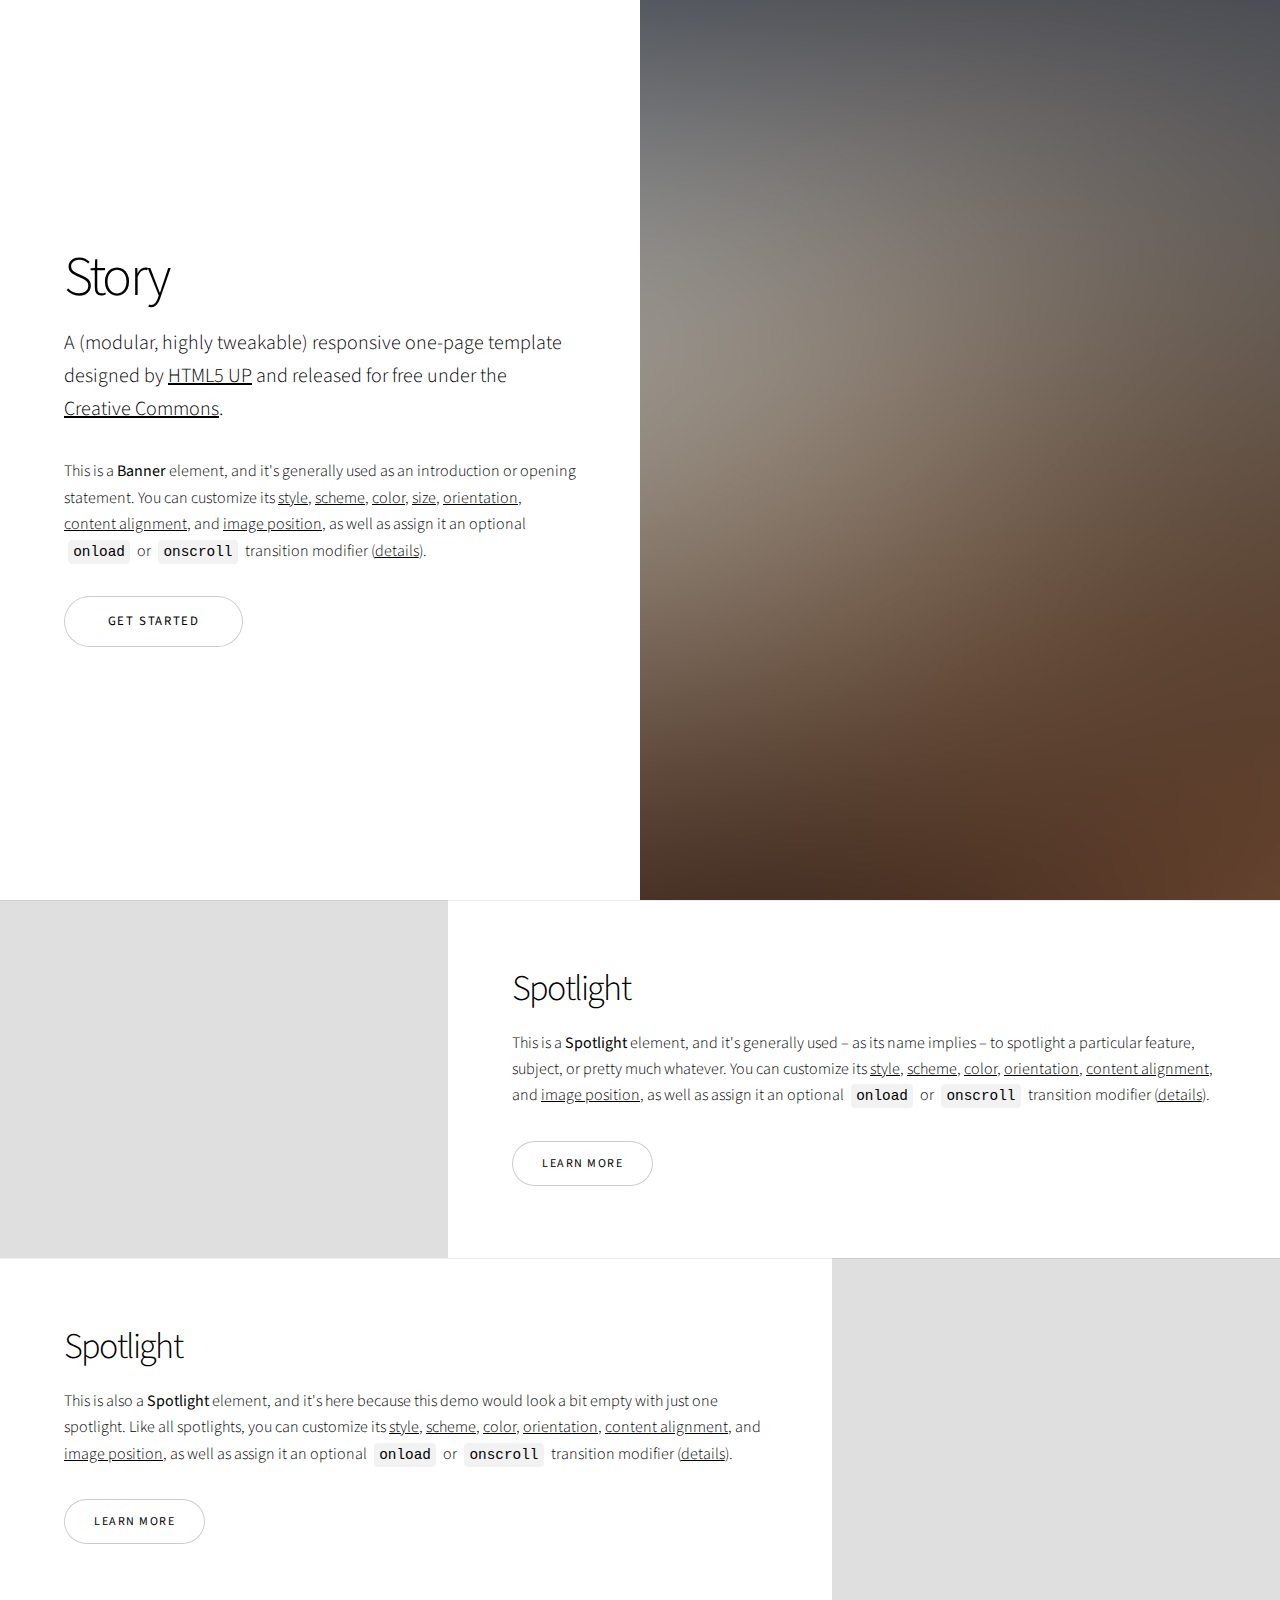
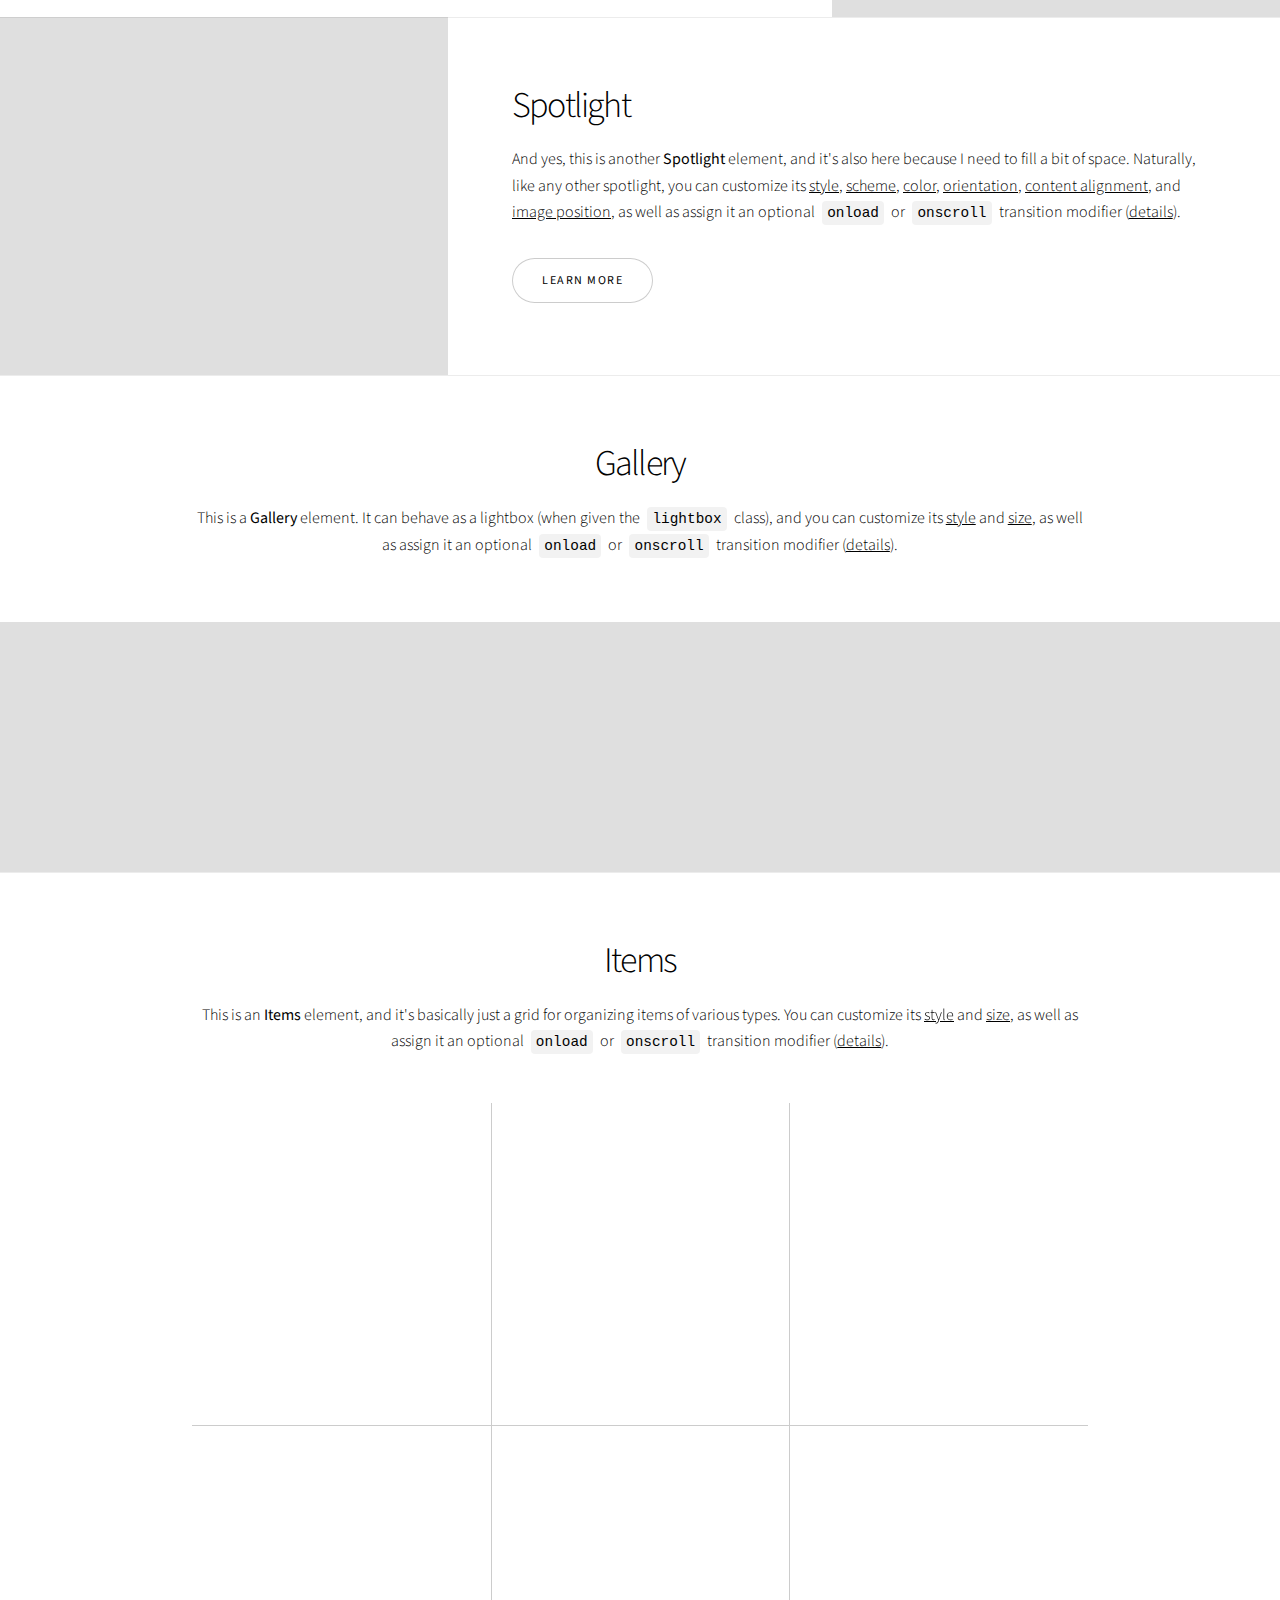
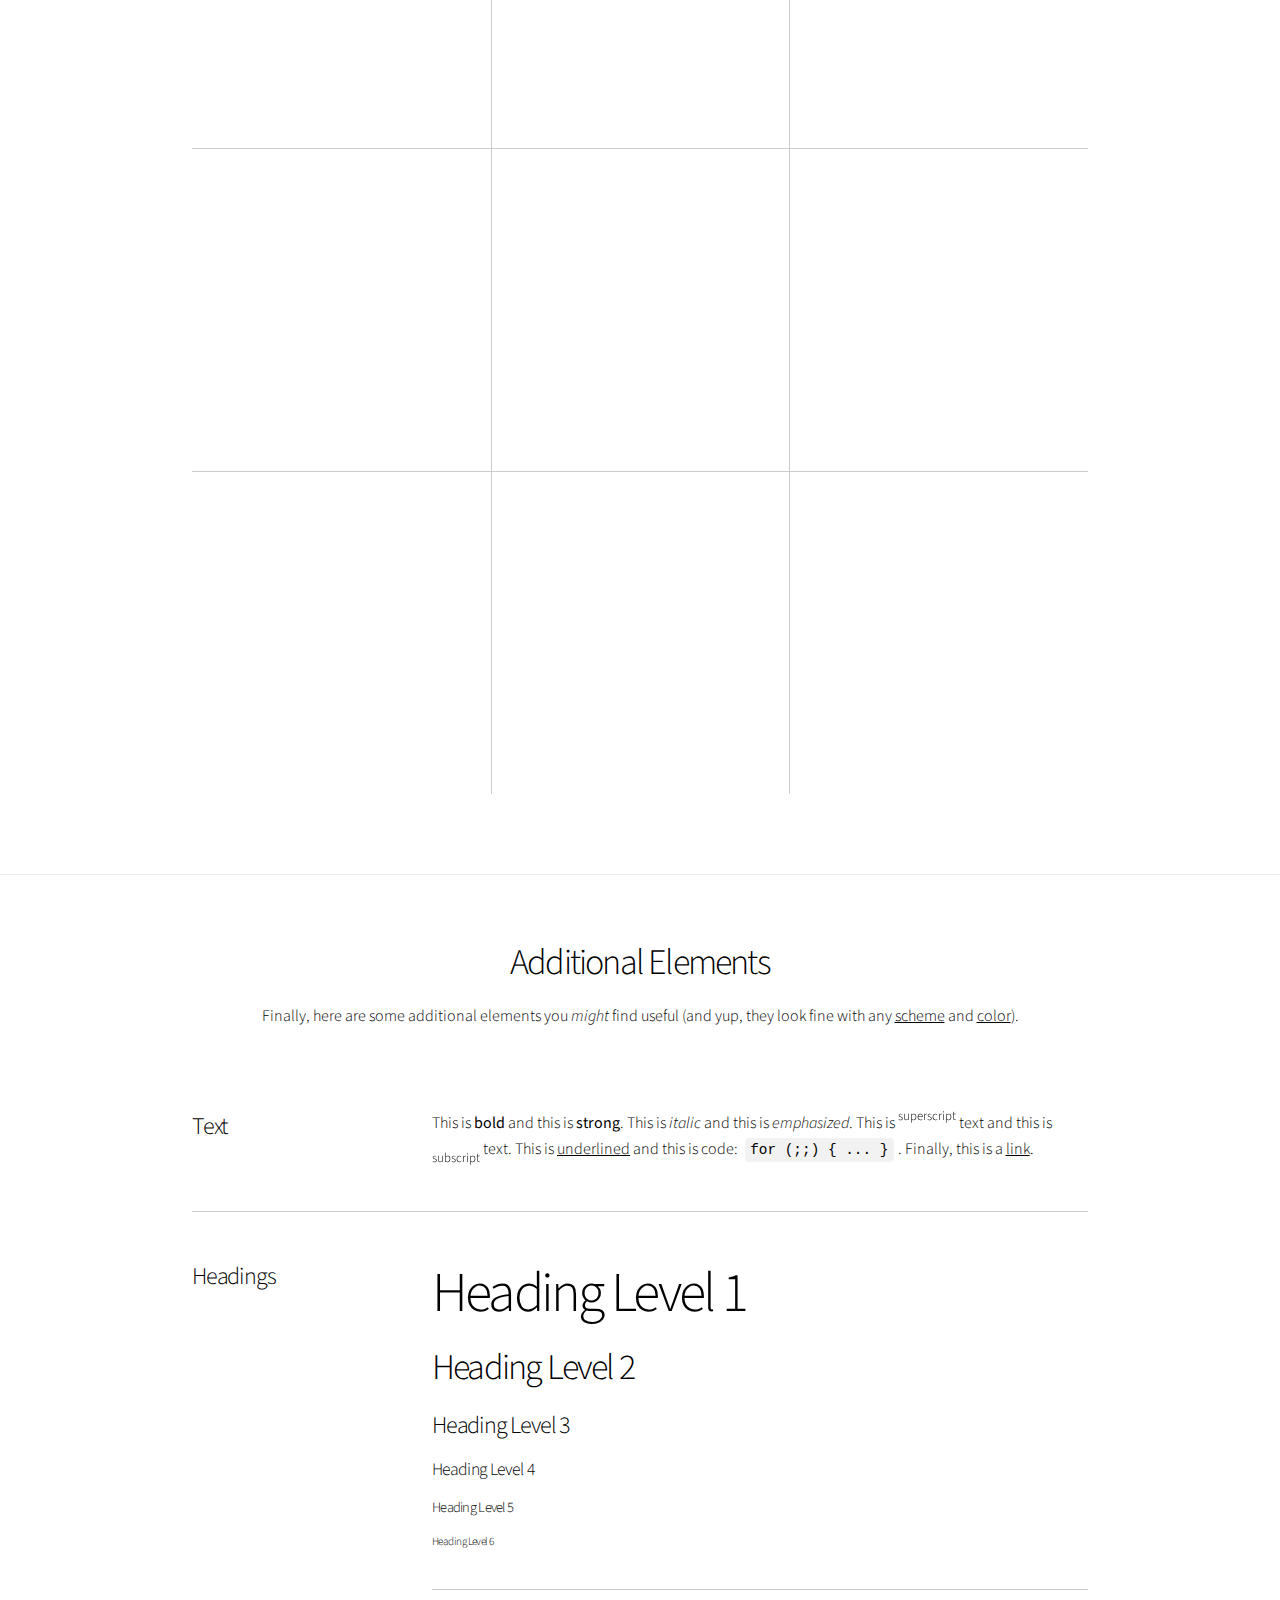
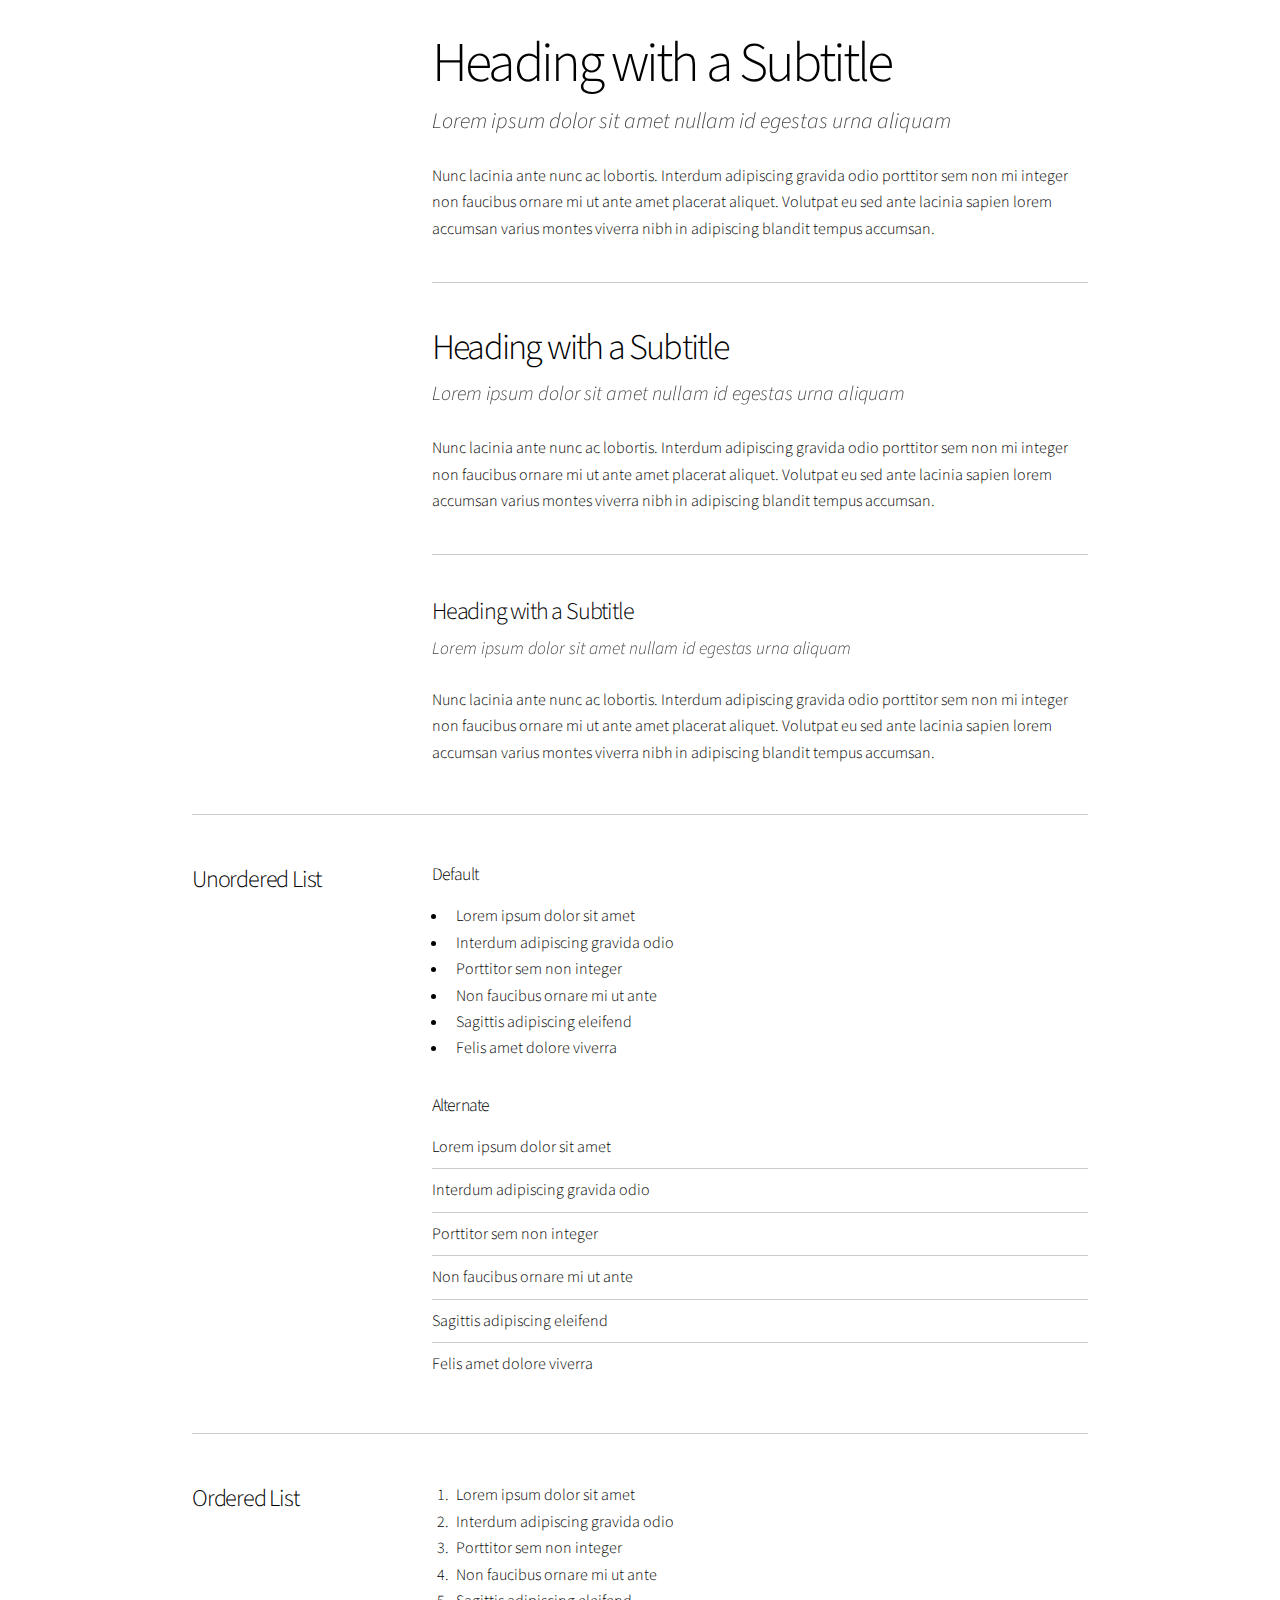
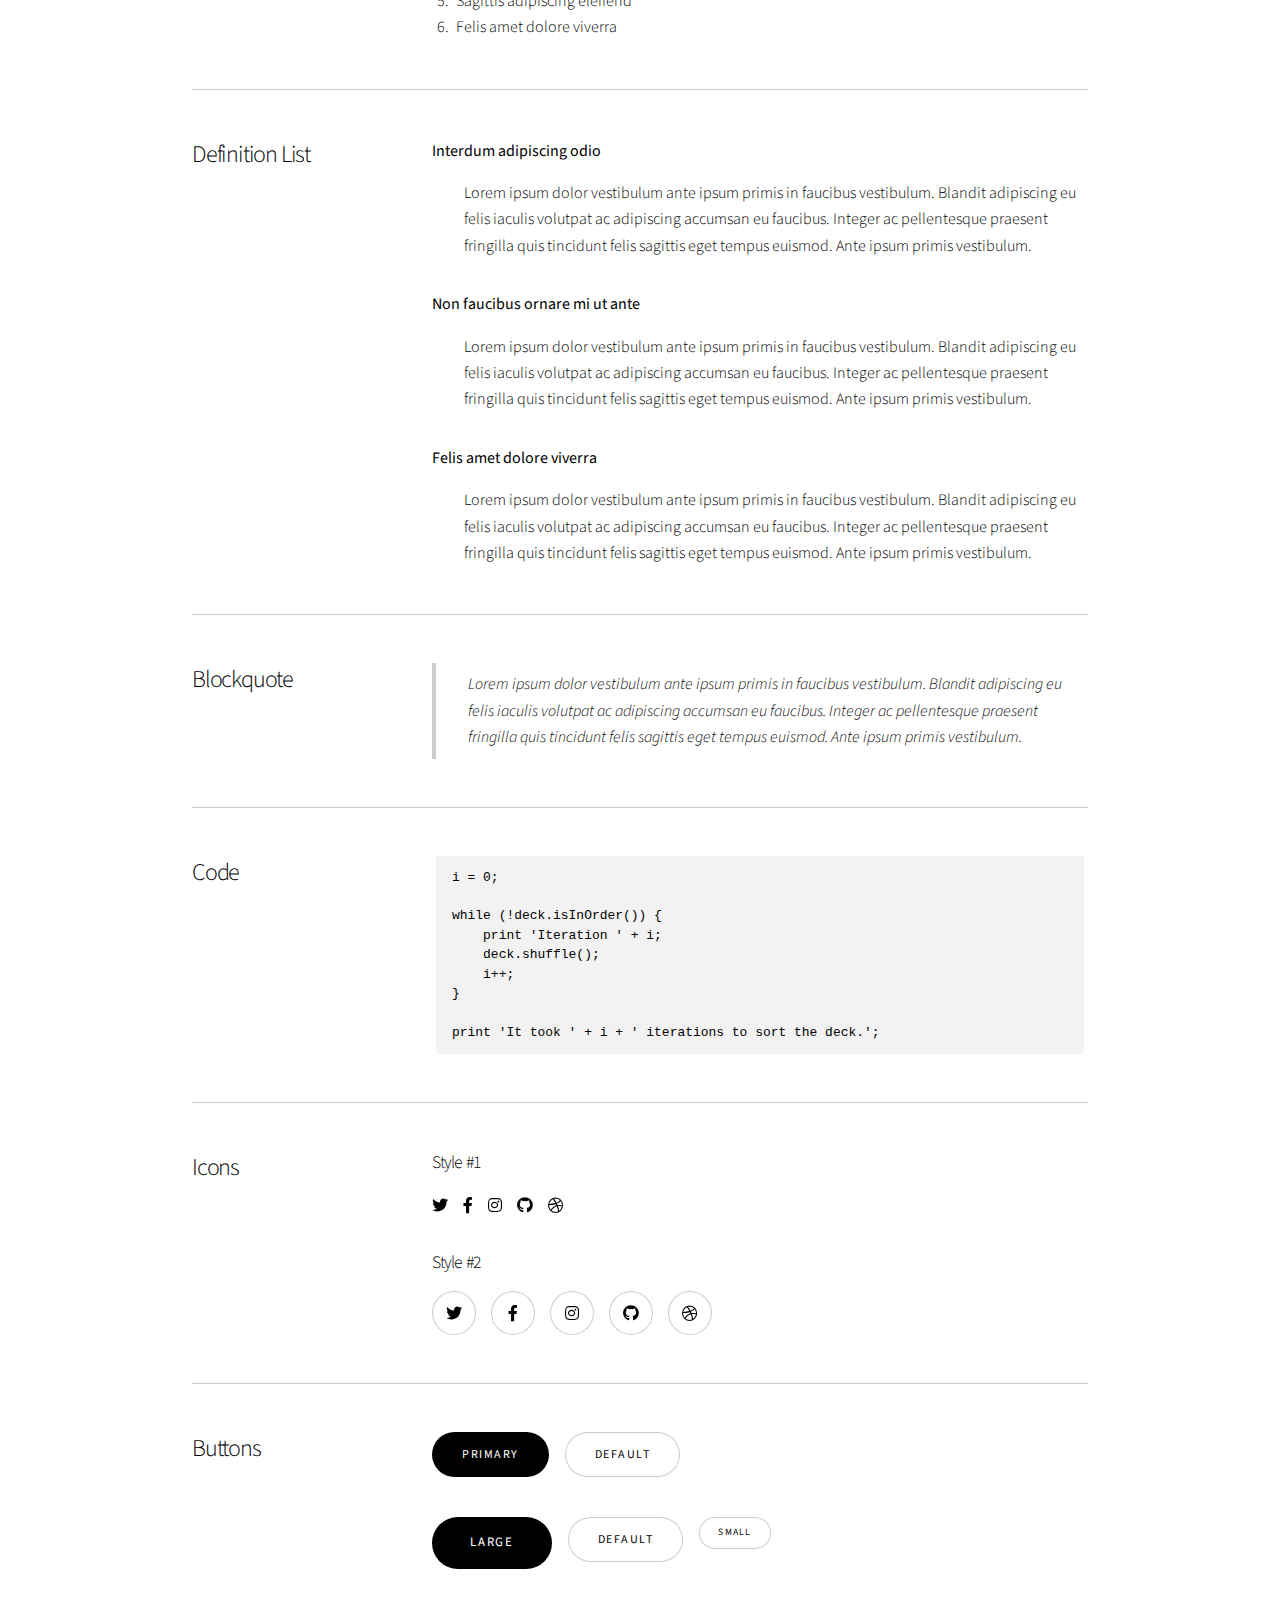
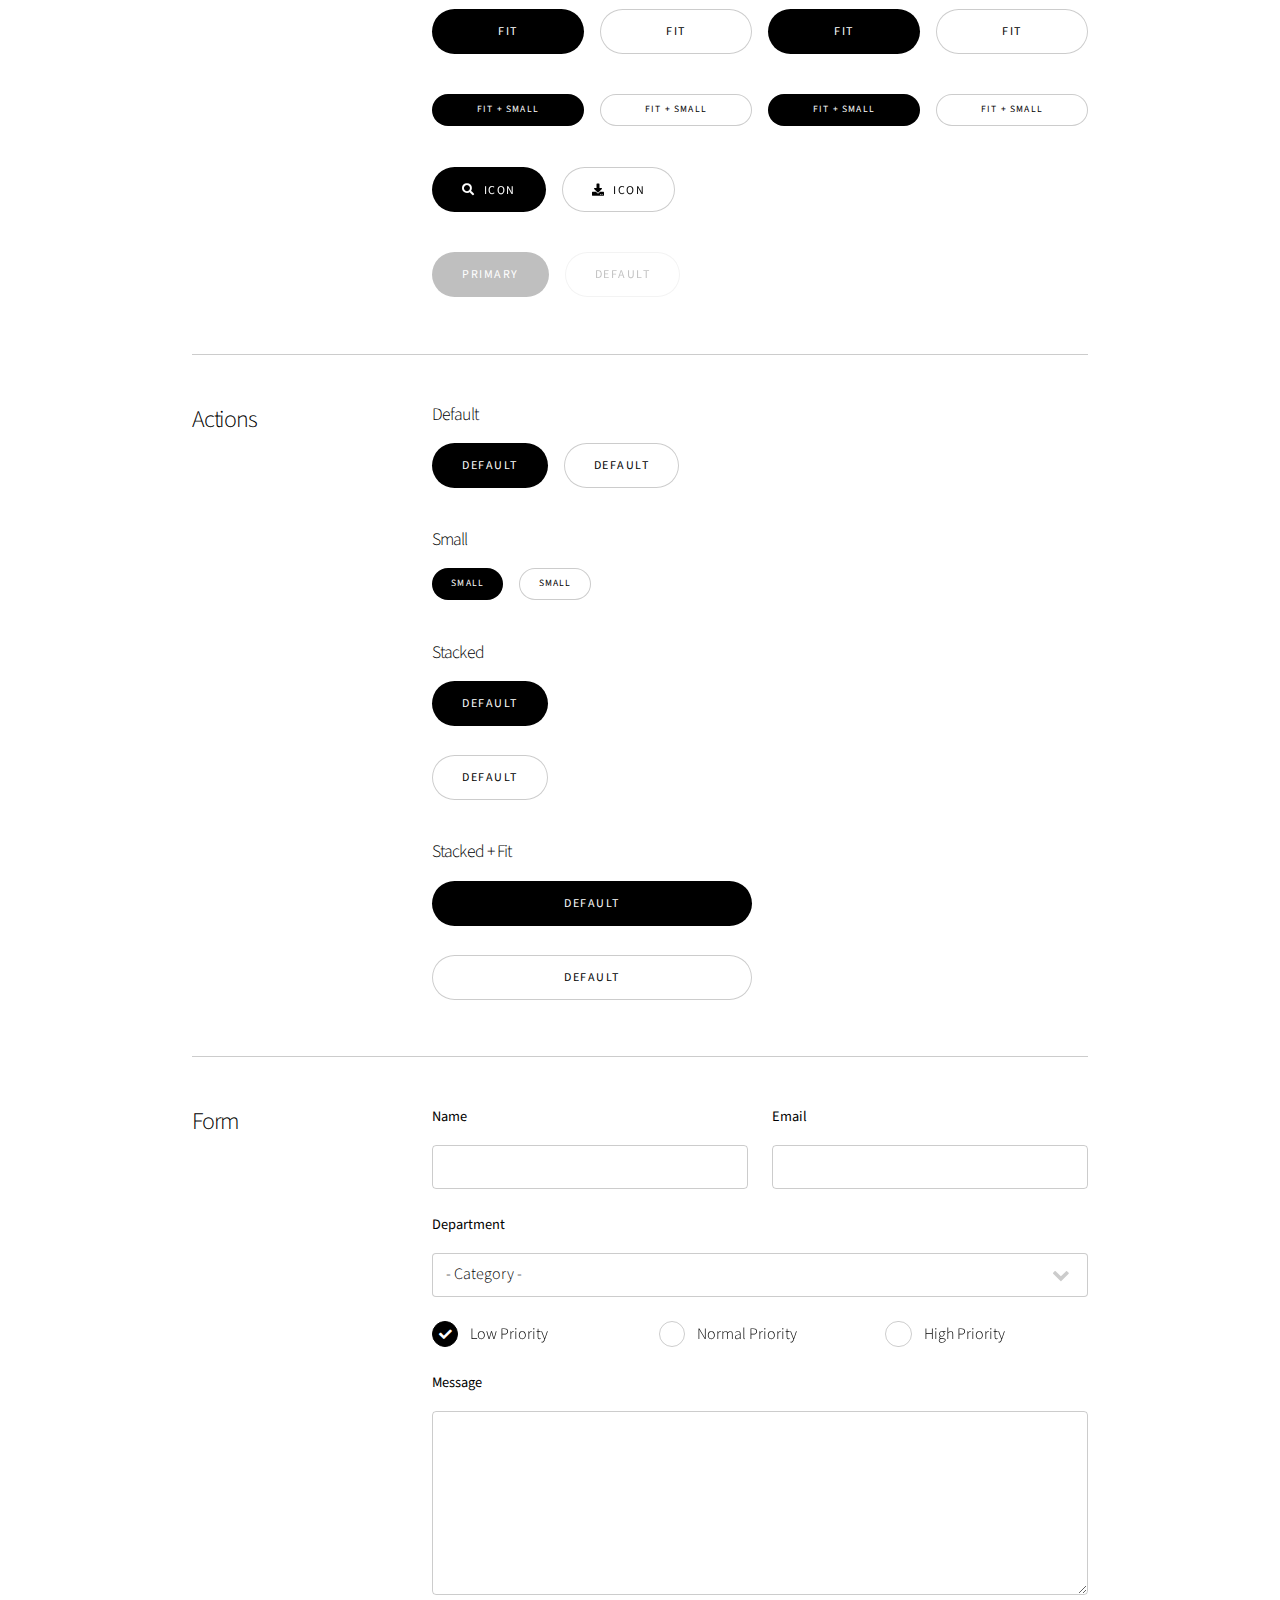
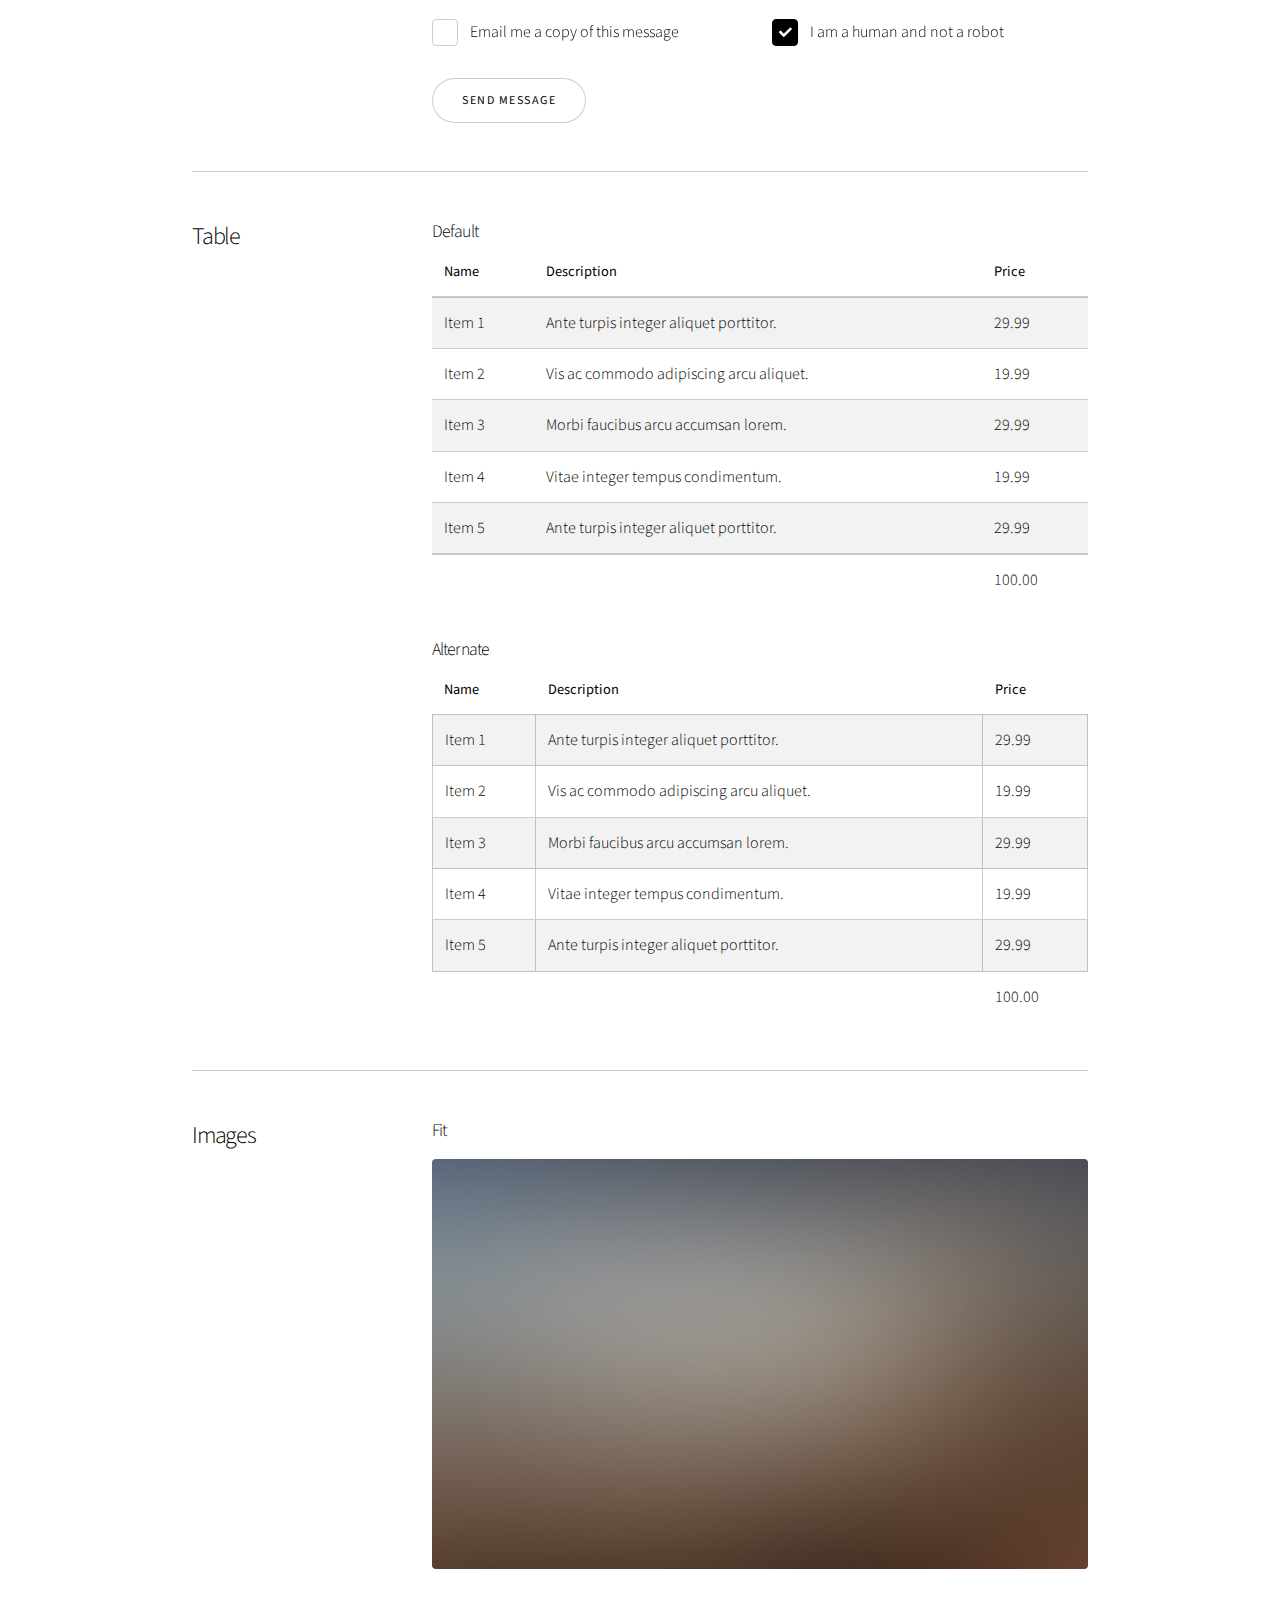
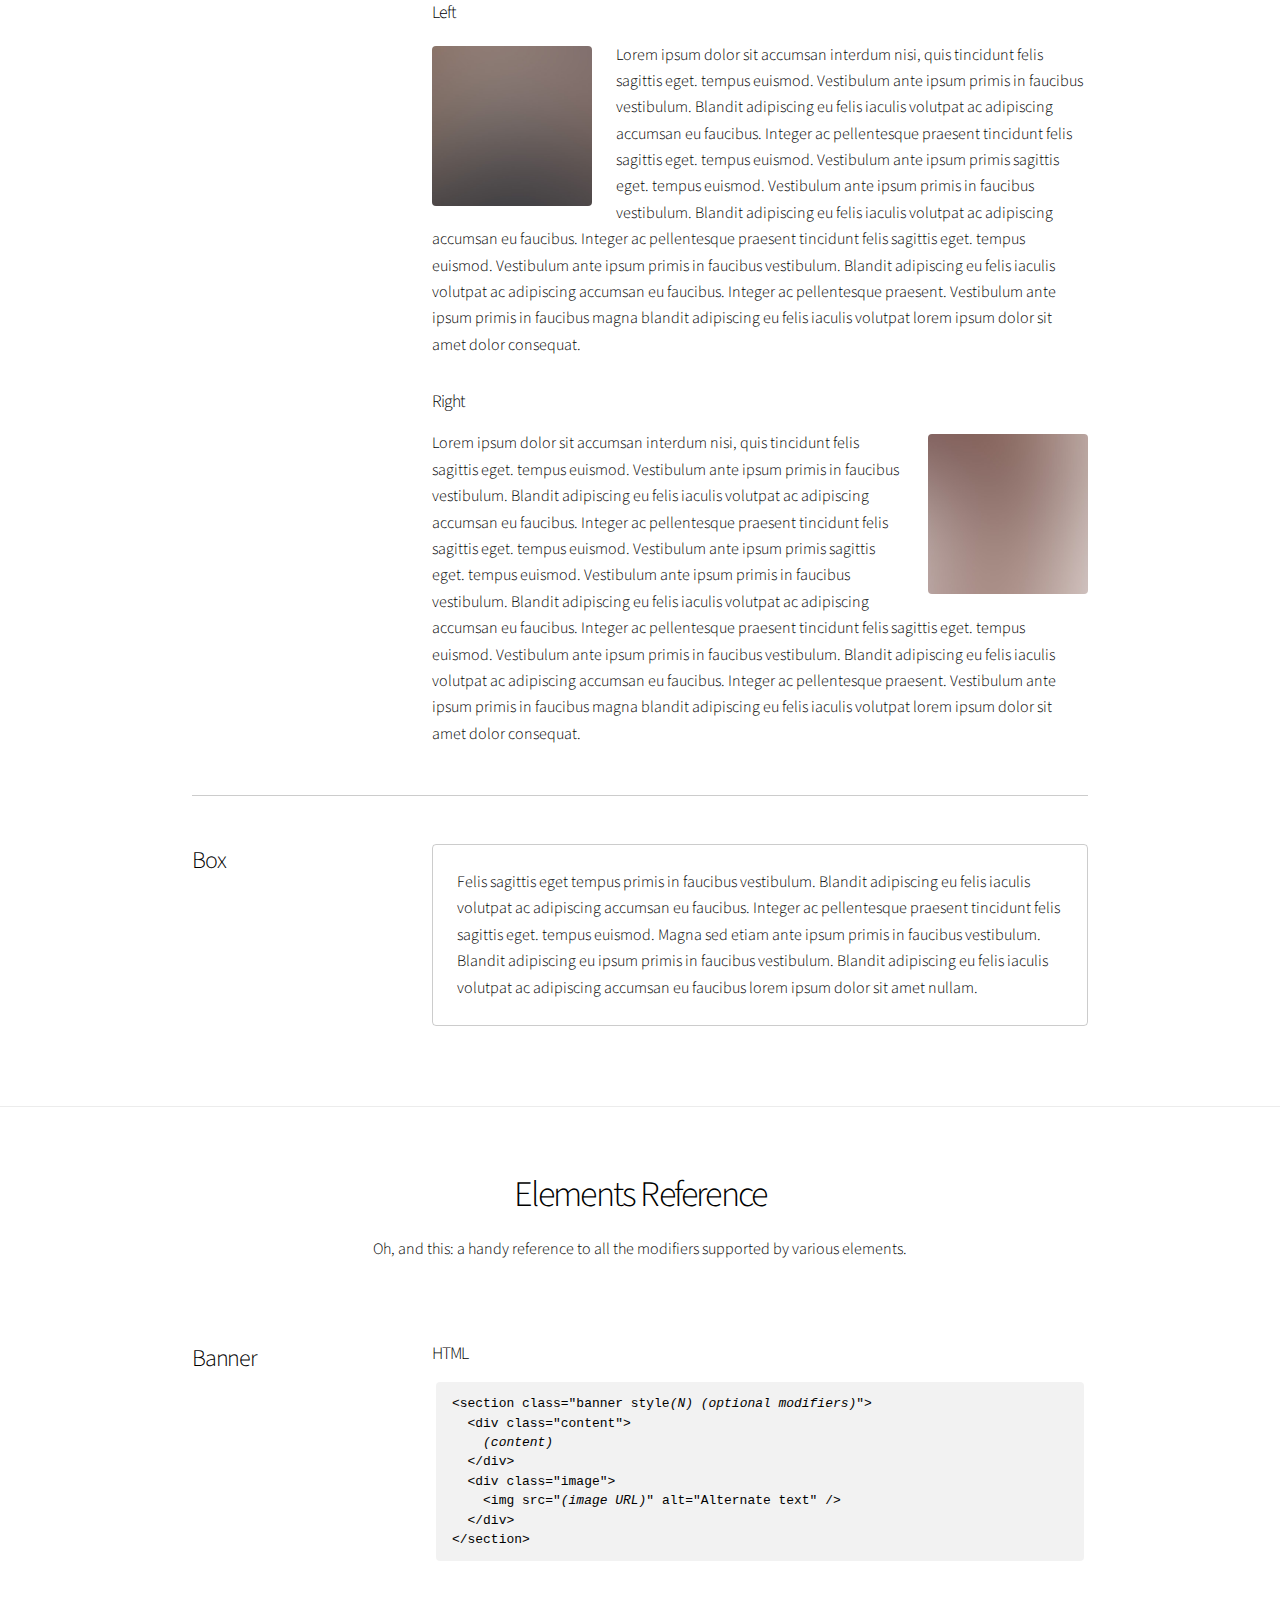
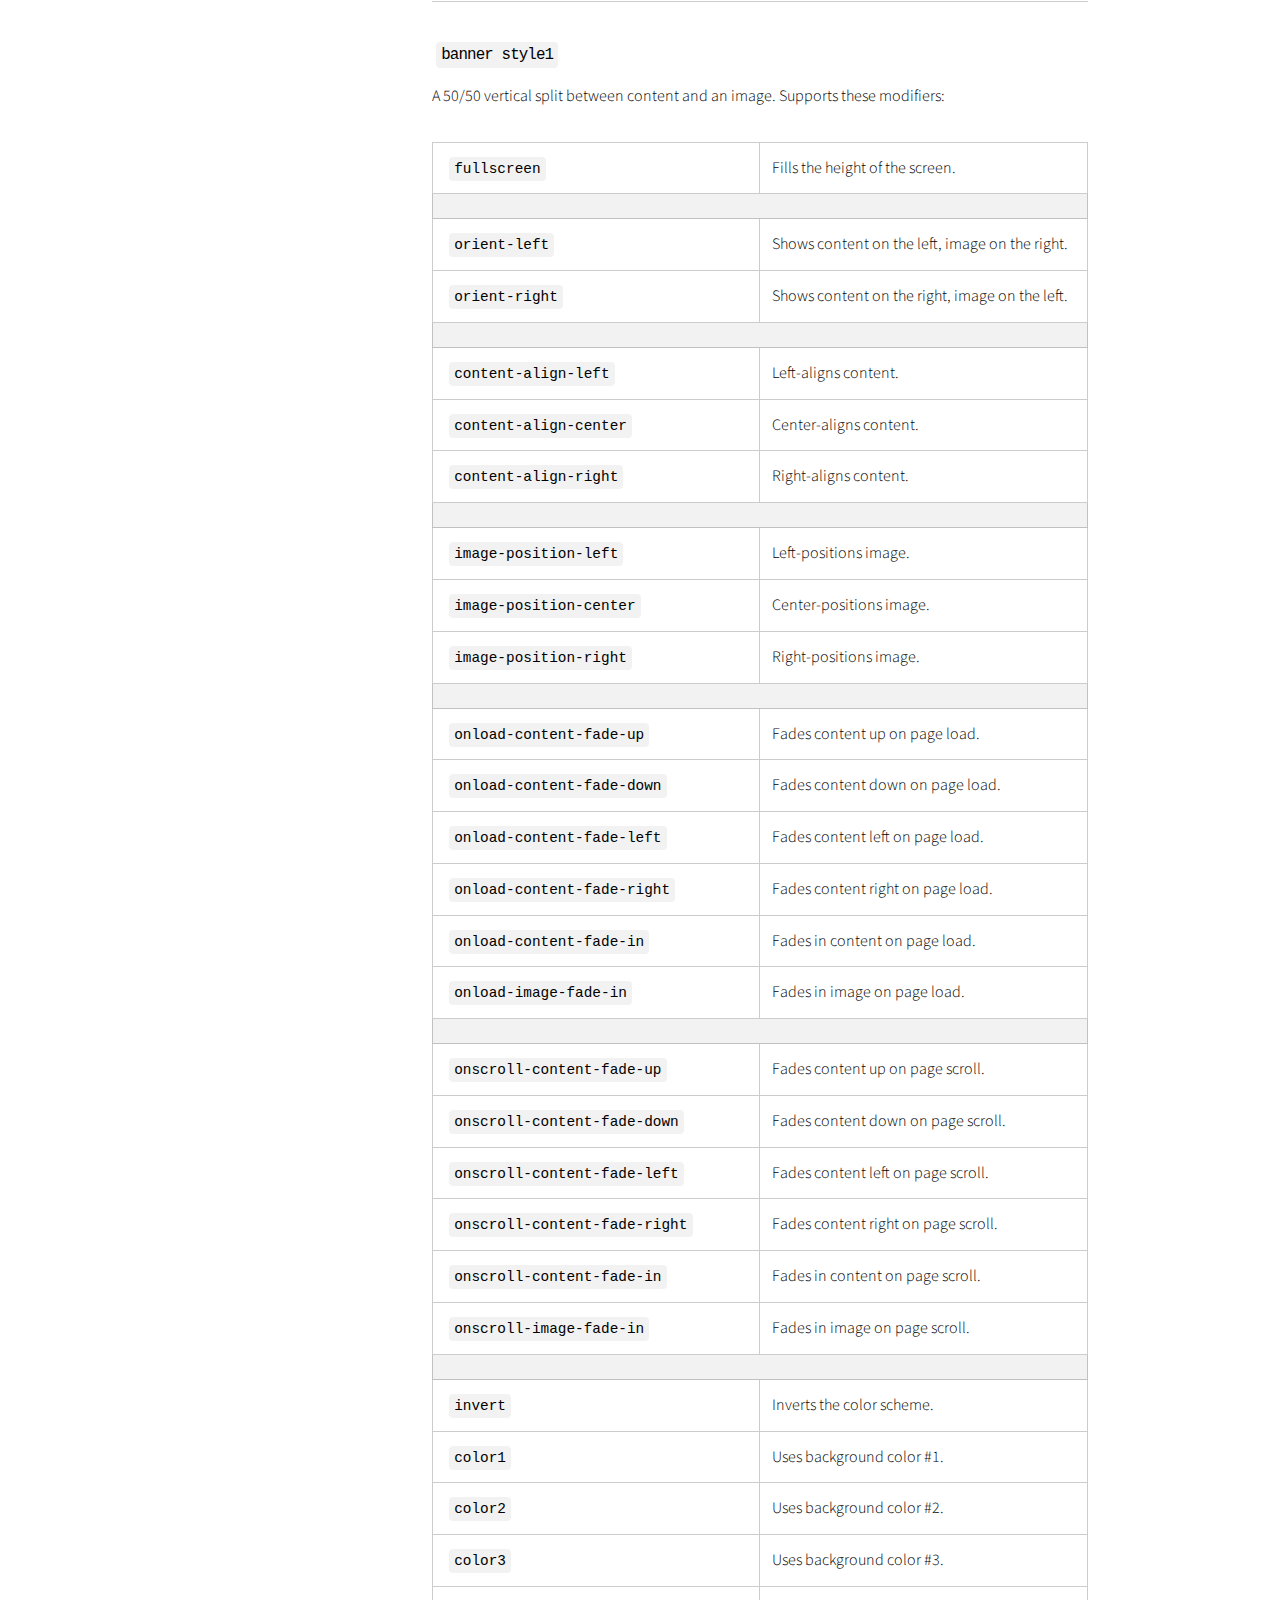
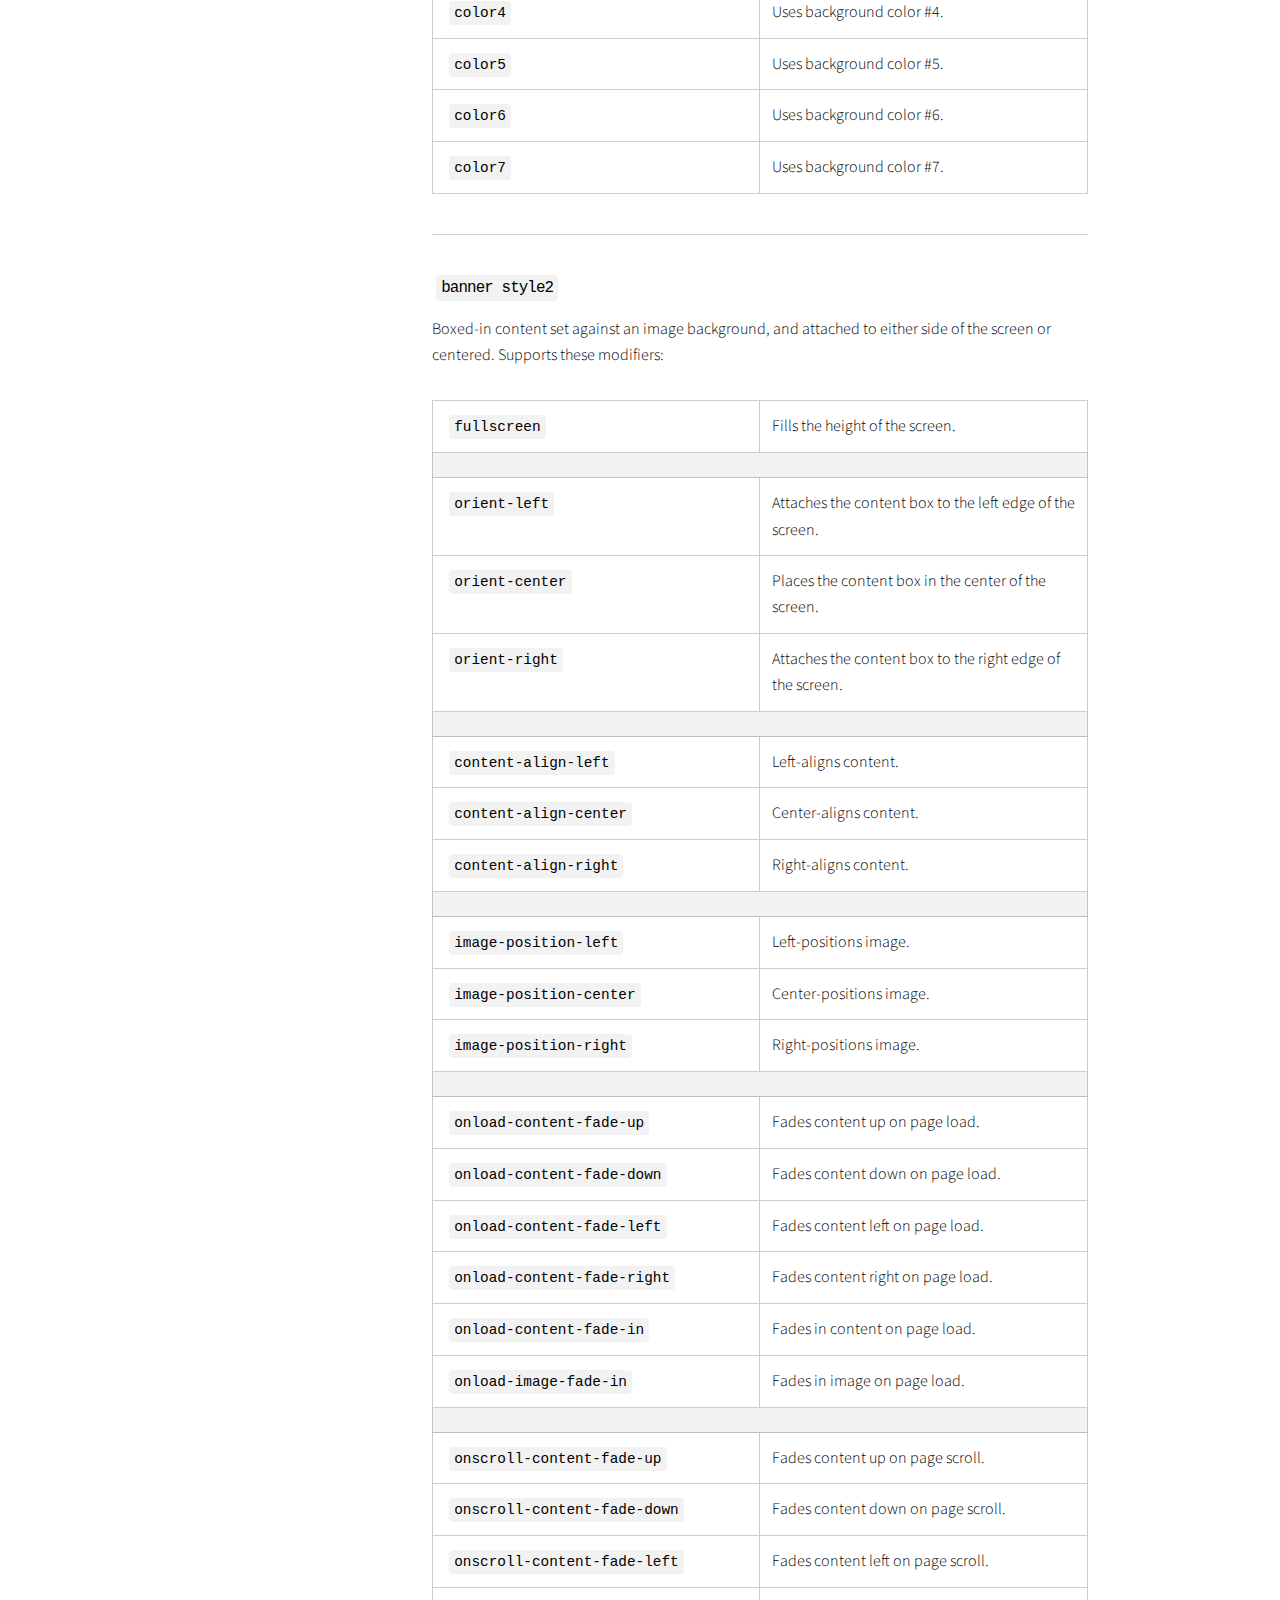
==== index-demo.html @ 84e1c58f "initial set up" ====
<!DOCTYPE HTML>
<!--
	Story by HTML5 UP
	html5up.net | @ajlkn
	Free for personal and commercial use under the CCA 3.0 license (html5up.net/license)

	Note: Only needed for demo purposes. Delete for production sites.
-->
<html>
	<head>
		<title>Story by HTML5 UP</title>
		<meta charset="utf-8" />
		<meta name="viewport" content="width=device-width, initial-scale=1, user-scalable=no" />
		<link rel="stylesheet" href="assets/css/main.css" />
		<noscript><link rel="stylesheet" href="assets/css/noscript.css" /></noscript>
	</head>
	<body class="is-preload">

		<!-- Wrapper -->
			<div id="wrapper" class="divided">

				<!-- Banner -->
					<section class="banner style1 orient-left content-align-left image-position-right fullscreen onload-image-fade-in onload-content-fade-right">
						<div class="content">
							<h1>Story</h1>
							<p class="major">A (modular, highly tweakable) responsive one-page template designed by <a href="https://html5up.net">HTML5 UP</a> and released for free under the <a href="https://html5up.net/license">Creative Commons</a>.</p>
							<p>This is a <strong>Banner</strong> element, and it's generally used as an introduction or opening statement. You can customize its <span class="demo-controls">appearance with a number of modifiers</span>, as well as assign it an optional <code>onload</code> or <code>onscroll</code> transition modifier (<a href="#reference-banner">details</a>).</p>
							<ul class="actions stacked">
								<li><a href="#first" class="button large wide smooth-scroll-middle">Get Started</a></li>
							</ul>
						</div>
						<div class="image">
							<img src="images/banner.jpg" alt="" />
						</div>
					</section>

				<!-- Spotlight -->
					<section class="spotlight style1 orient-right content-align-left image-position-center onscroll-image-fade-in" id="first">
						<div class="content">
							<h2>Spotlight</h2>
							<p>This is a <strong>Spotlight</strong> element, and it's generally used &ndash; as its name implies &ndash; to spotlight a particular feature, subject, or pretty much whatever. You can customize its <span class="demo-controls">appearance with a number of modifiers</span>, as well as assign it an optional <code>onload</code> or <code>onscroll</code> transition modifier (<a href="#reference-spotlight">details</a>).</p>
							<ul class="actions stacked">
								<li><a href="#" class="button">Learn More</a></li>
							</ul>
						</div>
						<div class="image">
							<img src="images/spotlight01.jpg" alt="" />
						</div>
					</section>

				<!-- Spotlight -->
					<section class="spotlight style1 orient-left content-align-left image-position-center onscroll-image-fade-in">
						<div class="content">
							<h2>Spotlight</h2>
							<p>This is also a <strong>Spotlight</strong> element, and it's here because this demo would look a bit empty with just one spotlight. Like all spotlights, you can customize its <span class="demo-controls">appearance with a number of modifiers</span>, as well as assign it an optional <code>onload</code> or <code>onscroll</code> transition modifier (<a href="#reference-spotlight">details</a>).</p>
							<ul class="actions stacked">
								<li><a href="#" class="button">Learn More</a></li>
							</ul>
						</div>
						<div class="image">
							<img src="images/spotlight02.jpg" alt="" />
						</div>
					</section>

				<!-- Spotlight -->
					<section class="spotlight style1 orient-right content-align-left image-position-center onscroll-image-fade-in">
						<div class="content">
							<h2>Spotlight</h2>
							<p>And yes, this is another <strong>Spotlight</strong> element, and it's also here because I need to fill a bit of space. Naturally, like any other spotlight, you can customize its <span class="demo-controls">appearance with a number of modifiers</span>, as well as assign it an optional <code>onload</code> or <code>onscroll</code> transition modifier (<a href="#reference-spotlight">details</a>).</p>
							<ul class="actions stacked">
								<li><a href="#" class="button">Learn More</a></li>
							</ul>
						</div>
						<div class="image">
							<img src="images/spotlight03.jpg" alt="" />
						</div>
					</section>

				<!-- Gallery -->
					<section class="wrapper style1 align-center">
						<div class="inner">
							<h2>Gallery</h2>
							<p>This is a <strong>Gallery</strong> element. It can behave as a lightbox (when given the <code>lightbox</code> class), and you can customize its <span class="demo-controls">appearance with a number of modifiers</span>, as well as assign it an optional <code>onload</code> or <code>onscroll</code> transition modifier (<a href="#reference-gallery">details</a>).</p>
						</div>

						<!-- Gallery -->
							<div class="gallery style2 medium lightbox onscroll-fade-in">
								<article>
									<a href="images/gallery/fulls/01.jpg" class="image">
										<img src="images/gallery/thumbs/01.jpg" alt="" />
									</a>
									<div class="caption">
										<h3>Title</h3>
										<p>Lorem ipsum dolor amet, consectetur magna etiam elit. Etiam sed ultrices.</p>
										<ul class="actions fixed">
											<li><span class="button small">Details</span></li>
										</ul>
									</div>
								</article>
								<article>
									<a href="images/gallery/fulls/02.jpg" class="image">
										<img src="images/gallery/thumbs/02.jpg" alt="" />
									</a>
									<div class="caption">
										<h3>Title</h3>
										<p>Lorem ipsum dolor amet, consectetur magna etiam elit. Etiam sed ultrices.</p>
										<ul class="actions fixed">
											<li><span class="button small">Details</span></li>
										</ul>
									</div>
								</article>
								<article>
									<a href="images/gallery/fulls/03.jpg" class="image">
										<img src="images/gallery/thumbs/03.jpg" alt="" />
									</a>
									<div class="caption">
										<h3>Title</h3>
										<p>Lorem ipsum dolor amet, consectetur magna etiam elit. Etiam sed ultrices.</p>
										<ul class="actions fixed">
											<li><span class="button small">Details</span></li>
										</ul>
									</div>
								</article>
								<article>
									<a href="images/gallery/fulls/04.jpg" class="image">
										<img src="images/gallery/thumbs/04.jpg" alt="" />
									</a>
									<div class="caption">
										<h3>Title</h3>
										<p>Lorem ipsum dolor amet, consectetur magna etiam elit. Etiam sed ultrices.</p>
										<ul class="actions fixed">
											<li><span class="button small">Details</span></li>
										</ul>
									</div>
								</article>
								<article>
									<a href="images/gallery/fulls/05.jpg" class="image">
										<img src="images/gallery/thumbs/05.jpg" alt="" />
									</a>
									<div class="caption">
										<h3>Title</h3>
										<p>Lorem ipsum dolor amet, consectetur magna etiam elit. Etiam sed ultrices.</p>
										<ul class="actions fixed">
											<li><span class="button small">Details</span></li>
										</ul>
									</div>
								</article>
								<article>
									<a href="images/gallery/fulls/06.jpg" class="image">
										<img src="images/gallery/thumbs/06.jpg" alt="" />
									</a>
									<div class="caption">
										<h3>Title</h3>
										<p>Lorem ipsum dolor amet, consectetur magna etiam elit. Etiam sed ultrices.</p>
										<ul class="actions fixed">
											<li><span class="button small">Details</span></li>
										</ul>
									</div>
								</article>
								<article>
									<a href="images/gallery/fulls/07.jpg" class="image">
										<img src="images/gallery/thumbs/07.jpg" alt="" />
									</a>
									<div class="caption">
										<h3>Title</h3>
										<p>Lorem ipsum dolor amet, consectetur magna etiam elit. Etiam sed ultrices.</p>
										<ul class="actions fixed">
											<li><span class="button small">Details</span></li>
										</ul>
									</div>
								</article>
								<article>
									<a href="images/gallery/fulls/08.jpg" class="image">
										<img src="images/gallery/thumbs/08.jpg" alt="" />
									</a>
									<div class="caption">
										<h3>Title</h3>
										<p>Lorem ipsum dolor amet, consectetur magna etiam elit. Etiam sed ultrices.</p>
										<ul class="actions fixed">
											<li><span class="button small">Details</span></li>
										</ul>
									</div>
								</article>
								<article>
									<a href="images/gallery/fulls/09.jpg" class="image">
										<img src="images/gallery/thumbs/09.jpg" alt="" />
									</a>
									<div class="caption">
										<h3>Title</h3>
										<p>Lorem ipsum dolor amet, consectetur magna etiam elit. Etiam sed ultrices.</p>
										<ul class="actions fixed">
											<li><span class="button small">Details</span></li>
										</ul>
									</div>
								</article>
								<article>
									<a href="images/gallery/fulls/10.jpg" class="image">
										<img src="images/gallery/thumbs/10.jpg" alt="" />
									</a>
									<div class="caption">
										<h3>Title</h3>
										<p>Lorem ipsum dolor amet, consectetur magna etiam elit. Etiam sed ultrices.</p>
										<ul class="actions fixed">
											<li><span class="button small">Details</span></li>
										</ul>
									</div>
								</article>
								<article>
									<a href="images/gallery/fulls/11.jpg" class="image">
										<img src="images/gallery/thumbs/11.jpg" alt="" />
									</a>
									<div class="caption">
										<h3>Title</h3>
										<p>Lorem ipsum dolor amet, consectetur magna etiam elit. Etiam sed ultrices.</p>
										<ul class="actions fixed">
											<li><span class="button small">Details</span></li>
										</ul>
									</div>
								</article>
								<article>
									<a href="images/gallery/fulls/12.jpg" class="image">
										<img src="images/gallery/thumbs/12.jpg" alt="" />
									</a>
									<div class="caption">
										<h3>Title</h3>
										<p>Lorem ipsum dolor amet, consectetur magna etiam elit. Etiam sed ultrices.</p>
										<ul class="actions fixed">
											<li><span class="button small">Details</span></li>
										</ul>
									</div>
								</article>
							</div>

					</section>

				<!-- Items -->
					<section class="wrapper style1 align-center">
						<div class="inner">
							<h2>Items</h2>
							<p>This is an <strong>Items</strong> element, and it's basically just a grid for organizing items of various types. You can customize its <span class="demo-controls">appearance with a number of modifiers</span>, as well as assign it an optional <code>onload</code> or <code>onscroll</code> transition modifier (<a href="#reference-items">details</a>).</p>
							<div class="items style1 medium onscroll-fade-in">
								<section>
									<span class="icon style2 major fa-gem"></span>
									<h3>One</h3>
									<p>Lorem ipsum dolor sit amet, consectetur adipiscing elit. Morbi dui turpis, cursus eget orci amet aliquam congue semper. Etiam eget ultrices risus nec tempor elit.</p>
								</section>
								<section>
									<span class="icon solid style2 major fa-save"></span>
									<h3>Two</h3>
									<p>Lorem ipsum dolor sit amet, consectetur adipiscing elit. Morbi dui turpis, cursus eget orci amet aliquam congue semper. Etiam eget ultrices risus nec tempor elit.</p>
								</section>
								<section>
									<span class="icon solid style2 major fa-chart-bar"></span>
									<h3>Three</h3>
									<p>Lorem ipsum dolor sit amet, consectetur adipiscing elit. Morbi dui turpis, cursus eget orci amet aliquam congue semper. Etiam eget ultrices risus nec tempor elit.</p>
								</section>
								<section>
									<span class="icon solid style2 major fa-wifi"></span>
									<h3>Four</h3>
									<p>Lorem ipsum dolor sit amet, consectetur adipiscing elit. Morbi dui turpis, cursus eget orci amet aliquam congue semper. Etiam eget ultrices risus nec tempor elit.</p>
								</section>
								<section>
									<span class="icon solid style2 major fa-cog"></span>
									<h3>Five</h3>
									<p>Lorem ipsum dolor sit amet, consectetur adipiscing elit. Morbi dui turpis, cursus eget orci amet aliquam congue semper. Etiam eget ultrices risus nec tempor elit.</p>
								</section>
								<section>
									<span class="icon style2 major fa-paper-plane"></span>
									<h3>Six</h3>
									<p>Lorem ipsum dolor sit amet, consectetur adipiscing elit. Morbi dui turpis, cursus eget orci amet aliquam congue semper. Etiam eget ultrices risus nec tempor elit.</p>
								</section>
								<section>
									<span class="icon solid style2 major fa-desktop"></span>
									<h3>Seven</h3>
									<p>Lorem ipsum dolor sit amet, consectetur adipiscing elit. Morbi dui turpis, cursus eget orci amet aliquam congue semper. Etiam eget ultrices risus nec tempor elit.</p>
								</section>
								<section>
									<span class="icon solid style2 major fa-sync-alt"></span>
									<h3>Eight</h3>
									<p>Lorem ipsum dolor sit amet, consectetur adipiscing elit. Morbi dui turpis, cursus eget orci amet aliquam congue semper. Etiam eget ultrices risus nec tempor elit.</p>
								</section>
								<section>
									<span class="icon solid style2 major fa-hashtag"></span>
									<h3>Nine</h3>
									<p>Lorem ipsum dolor sit amet, consectetur adipiscing elit. Morbi dui turpis, cursus eget orci amet aliquam congue semper. Etiam eget ultrices risus nec tempor elit.</p>
								</section>
								<section>
									<span class="icon solid style2 major fa-bolt"></span>
									<h3>Ten</h3>
									<p>Lorem ipsum dolor sit amet, consectetur adipiscing elit. Morbi dui turpis, cursus eget orci amet aliquam congue semper. Etiam eget ultrices risus nec tempor elit.</p>
								</section>
								<section>
									<span class="icon style2 major fa-envelope"></span>
									<h3>Eleven</h3>
									<p>Lorem ipsum dolor sit amet, consectetur adipiscing elit. Morbi dui turpis, cursus eget orci amet aliquam congue semper. Etiam eget ultrices risus nec tempor elit.</p>
								</section>
								<section>
									<span class="icon solid style2 major fa-leaf"></span>
									<h3>Twelve</h3>
									<p>Lorem ipsum dolor sit amet, consectetur adipiscing elit. Morbi dui turpis, cursus eget orci amet aliquam congue semper. Etiam eget ultrices risus nec tempor elit.</p>
								</section>
							</div>
						</div>
					</section>

				<!-- Additional Elements -->
					<section class="wrapper style1 align-center">
						<div class="inner">
							<h2>Additional Elements</h2>
							<p>Finally, here are some additional elements you <em>might</em> find useful (and yup, they look fine with any <span class="demo-controls">appearance</span>).</p>
							<div class="index align-left">

								<!-- Text -->
									<section>
										<header>
											<h3>Text</h3>
										</header>
										<div class="content">

											<p>This is <b>bold</b> and this is <strong>strong</strong>. This is <i>italic</i> and this is <em>emphasized</em>.
											This is <sup>superscript</sup> text and this is <sub>subscript</sub> text.
											This is <u>underlined</u> and this is code: <code>for (;;) { ... }</code>.
											Finally, this is a <a href="#">link</a>.</p>

										</div>
									</section>

								<!-- Heading -->
									<section>
										<header>
											<h3>Headings</h3>
										</header>
										<div class="content">

											<h1>Heading Level 1</h1>
											<h2>Heading Level 2</h2>
											<h3>Heading Level 3</h3>
											<h4>Heading Level 4</h4>
											<h5>Heading Level 5</h5>
											<h6>Heading Level 6</h6>

											<hr />

											<header>
												<h1>Heading with a Subtitle</h1>
												<p>Lorem ipsum dolor sit amet nullam id egestas urna aliquam</p>
											</header>
											<p>Nunc lacinia ante nunc ac lobortis. Interdum adipiscing gravida odio porttitor sem non mi integer non faucibus ornare mi ut ante amet placerat aliquet. Volutpat eu sed ante lacinia sapien lorem accumsan varius montes viverra nibh in adipiscing blandit tempus accumsan.</p>

											<hr />

											<header>
												<h2>Heading with a Subtitle</h2>
												<p>Lorem ipsum dolor sit amet nullam id egestas urna aliquam</p>
											</header>
											<p>Nunc lacinia ante nunc ac lobortis. Interdum adipiscing gravida odio porttitor sem non mi integer non faucibus ornare mi ut ante amet placerat aliquet. Volutpat eu sed ante lacinia sapien lorem accumsan varius montes viverra nibh in adipiscing blandit tempus accumsan.</p>

											<hr />

											<header>
												<h3>Heading with a Subtitle</h3>
												<p>Lorem ipsum dolor sit amet nullam id egestas urna aliquam</p>
											</header>
											<p>Nunc lacinia ante nunc ac lobortis. Interdum adipiscing gravida odio porttitor sem non mi integer non faucibus ornare mi ut ante amet placerat aliquet. Volutpat eu sed ante lacinia sapien lorem accumsan varius montes viverra nibh in adipiscing blandit tempus accumsan.</p>

										</div>
									</section>

								<!-- Unordered List -->
									<section>
										<header>
											<h3>Unordered List</h3>
										</header>
										<div class="content">

											<h4>Default</h4>
											<ul>
												<li>Lorem ipsum dolor sit amet</li>
												<li>Interdum adipiscing gravida odio</li>
												<li>Porttitor sem non integer</li>
												<li>Non faucibus ornare mi ut ante</li>
												<li>Sagittis adipiscing eleifend</li>
												<li>Felis amet dolore viverra</li>
											</ul>

											<h4>Alternate</h4>
											<ul class="alt">
												<li>Lorem ipsum dolor sit amet</li>
												<li>Interdum adipiscing gravida odio</li>
												<li>Porttitor sem non integer</li>
												<li>Non faucibus ornare mi ut ante</li>
												<li>Sagittis adipiscing eleifend</li>
												<li>Felis amet dolore viverra</li>
											</ul>

										</div>
									</section>

								<!-- Ordered List -->
									<section>
										<header>
											<h3>Ordered List</h3>
										</header>
										<div class="content">

											<ol>
												<li>Lorem ipsum dolor sit amet</li>
												<li>Interdum adipiscing gravida odio</li>
												<li>Porttitor sem non integer</li>
												<li>Non faucibus ornare mi ut ante</li>
												<li>Sagittis adipiscing eleifend</li>
												<li>Felis amet dolore viverra</li>
											</ol>

										</div>
									</section>

								<!-- Definition List -->
									<section>
										<header>
											<h3>Definition List</h3>
										</header>
										<div class="content">

											<dl>
												<dt>Interdum adipiscing odio</dt>
												<dd>
													<p>Lorem ipsum dolor vestibulum ante ipsum primis in faucibus vestibulum. Blandit adipiscing eu felis iaculis volutpat ac adipiscing accumsan eu faucibus. Integer ac pellentesque praesent fringilla quis tincidunt felis sagittis eget tempus euismod. Ante ipsum primis vestibulum.</p>
												</dd>
												<dt>Non faucibus ornare mi ut ante</dt>
												<dd>
													<p>Lorem ipsum dolor vestibulum ante ipsum primis in faucibus vestibulum. Blandit adipiscing eu felis iaculis volutpat ac adipiscing accumsan eu faucibus. Integer ac pellentesque praesent fringilla quis tincidunt felis sagittis eget tempus euismod. Ante ipsum primis vestibulum.</p>
												</dd>
												<dt>Felis amet dolore viverra</dt>
												<dd>
													<p>Lorem ipsum dolor vestibulum ante ipsum primis in faucibus vestibulum. Blandit adipiscing eu felis iaculis volutpat ac adipiscing accumsan eu faucibus. Integer ac pellentesque praesent fringilla quis tincidunt felis sagittis eget tempus euismod. Ante ipsum primis vestibulum.</p>
												</dd>
											</dl>

										</div>
									</section>

								<!-- Blockquote -->
									<section>
										<header>
											<h3>Blockquote</h3>
										</header>
										<div class="content">

											<blockquote>Lorem ipsum dolor vestibulum ante ipsum primis in faucibus vestibulum. Blandit adipiscing eu felis iaculis volutpat ac adipiscing accumsan eu faucibus. Integer ac pellentesque praesent fringilla quis tincidunt felis sagittis eget tempus euismod. Ante ipsum primis vestibulum.</blockquote>

										</div>
									</section>

								<!-- Code -->
									<section>
										<header>
											<h3>Code</h3>
										</header>
										<div class="content">

											<pre><code>i = 0;

while (!deck.isInOrder()) {
    print 'Iteration ' + i;
    deck.shuffle();
    i++;
}

print 'It took ' + i + ' iterations to sort the deck.';
</code></pre>

										</div>
									</section>

								<!-- Icons -->
									<section>
										<header>
											<h3>Icons</h3>
										</header>
										<div class="content">

											<h4>Style #1</h4>
											<ul class="icons">
												<li><a href="#" class="icon brands style1 fa-twitter"><span class="label">Twitter</span></a></li>
												<li><a href="#" class="icon brands style1 fa-facebook-f"><span class="label">Facebook</span></a></li>
												<li><a href="#" class="icon brands style1 fa-instagram"><span class="label">Instagram</span></a></li>
												<li><a href="#" class="icon brands style1 fa-github"><span class="label">Github</span></a></li>
												<li><a href="#" class="icon brands style1 fa-dribbble"><span class="label">Dribbble</span></a></li>
											</ul>

											<h4>Style #2</h4>
											<ul class="icons">
												<li><a href="#" class="icon brands style2 fa-twitter"><span class="label">Twitter</span></a></li>
												<li><a href="#" class="icon brands style2 fa-facebook-f"><span class="label">Facebook</span></a></li>
												<li><a href="#" class="icon brands style2 fa-instagram"><span class="label">Instagram</span></a></li>
												<li><a href="#" class="icon brands style2 fa-github"><span class="label">Github</span></a></li>
												<li><a href="#" class="icon brands style2 fa-dribbble"><span class="label">Dribbble</span></a></li>
											</ul>

										</div>
									</section>

								<!-- Buttons -->
									<section>
										<header>
											<h3>Buttons</h3>
										</header>
										<div class="content">

											<ul class="actions">
												<li><a href="#" class="button primary">Primary</a></li>
												<li><a href="#" class="button">Default</a></li>
											</ul>
											<ul class="actions">
												<li><a href="#" class="button primary large">Large</a></li>
												<li><a href="#" class="button">Default</a></li>
												<li><a href="#" class="button small">Small</a></li>
											</ul>
											<ul class="actions fit">
												<li><a href="#" class="button primary fit">Fit</a></li>
												<li><a href="#" class="button fit">Fit</a></li>
												<li><a href="#" class="button primary fit">Fit</a></li>
												<li><a href="#" class="button fit">Fit</a></li>
											</ul>
											<ul class="actions fit small">
												<li><a href="#" class="button primary fit small">Fit + Small</a></li>
												<li><a href="#" class="button fit small">Fit + Small</a></li>
												<li><a href="#" class="button primary fit small">Fit + Small</a></li>
												<li><a href="#" class="button fit small">Fit + Small</a></li>
											</ul>
											<ul class="actions">
												<li><a href="#" class="button primary icon solid fa-search">Icon</a></li>
												<li><a href="#" class="button icon solid fa-download">Icon</a></li>
											</ul>
											<ul class="actions">
												<li><span class="button primary disabled">Primary</span></li>
												<li><span class="button disabled">Default</span></li>
											</ul>

										</div>
									</section>

								<!-- Actions -->
									<section>
										<header>
											<h3>Actions</h3>
										</header>
										<div class="content">

											<h4>Default</h4>
											<ul class="actions">
												<li><a href="#" class="button primary">Default</a></li>
												<li><a href="#" class="button">Default</a></li>
											</ul>

											<h4>Small</h4>
											<ul class="actions small">
												<li><a href="#" class="button primary small">Small</a></li>
												<li><a href="#" class="button small">Small</a></li>
											</ul>

											<h4>Stacked</h4>
											<ul class="actions stacked">
												<li><a href="#" class="button primary">Default</a></li>
												<li><a href="#" class="button">Default</a></li>
											</ul>

											<h4>Stacked + Fit</h4>
											<ul class="actions stacked">
												<li><a href="#" class="button primary fit">Default</a></li>
												<li><a href="#" class="button fit">Default</a></li>
											</ul>

										</div>
									</section>

								<!-- Form -->
									<section>
										<header>
											<h3>Form</h3>
										</header>
										<div class="content">

											<form method="post" action="#">
												<div class="fields">
													<div class="field half">
														<label for="name">Name</label>
														<input type="text" name="name" id="name" value="" />
													</div>
													<div class="field half">
														<label for="email">Email</label>
														<input type="email" name="email" id="email" value="" />
													</div>
													<div class="field">
														<label for="department">Department</label>
														<select name="department" id="department">
															<option value="">- Category -</option>
															<option value="1">Manufacturing</option>
															<option value="2">Shipping</option>
															<option value="3">Administration</option>
															<option value="4">Human Resources</option>
														</select>
													</div>
													<div class="field third">
														<input type="radio" id="priority-low" name="priority" checked />
														<label for="priority-low">Low Priority</label>
													</div>
													<div class="field third">
														<input type="radio" id="priority-normal" name="priority" />
														<label for="priority-normal">Normal Priority</label>
													</div>
													<div class="field third">
														<input type="radio" id="priority-high" name="priority" />
														<label for="priority-high">High Priority</label>
													</div>
													<div class="field">
														<label for="message">Message</label>
														<textarea name="message" id="message" rows="6"></textarea>
													</div>
													<div class="field half">
														<input type="checkbox" id="copy" name="copy" />
														<label for="copy">Email me a copy of this message</label>
													</div>
													<div class="field half">
														<input type="checkbox" id="human" name="human" checked />
														<label for="human">I am a human and not a robot</label>
													</div>
												</div>
												<ul class="actions">
													<li><input type="submit" name="submit" id="submit" value="Send Message" /></li>
												</ul>
											</form>

										</div>
									</section>

								<!-- Table -->
									<section>
										<header>
											<h3>Table</h3>
										</header>
										<div class="content">

											<h4>Default</h4>
											<div class="table-wrapper">
												<table>
													<thead>
														<tr>
															<th>Name</th>
															<th>Description</th>
															<th>Price</th>
														</tr>
													</thead>
													<tbody>
														<tr>
															<td>Item 1</td>
															<td>Ante turpis integer aliquet porttitor.</td>
															<td>29.99</td>
														</tr>
														<tr>
															<td>Item 2</td>
															<td>Vis ac commodo adipiscing arcu aliquet.</td>
															<td>19.99</td>
														</tr>
														<tr>
															<td>Item 3</td>
															<td> Morbi faucibus arcu accumsan lorem.</td>
															<td>29.99</td>
														</tr>
														<tr>
															<td>Item 4</td>
															<td>Vitae integer tempus condimentum.</td>
															<td>19.99</td>
														</tr>
														<tr>
															<td>Item 5</td>
															<td>Ante turpis integer aliquet porttitor.</td>
															<td>29.99</td>
														</tr>
													</tbody>
													<tfoot>
														<tr>
															<td colspan="2"></td>
															<td>100.00</td>
														</tr>
													</tfoot>
												</table>
											</div>

											<h4>Alternate</h4>
											<div class="table-wrapper">
												<table class="alt">
													<thead>
														<tr>
															<th>Name</th>
															<th>Description</th>
															<th>Price</th>
														</tr>
													</thead>
													<tbody>
														<tr>
															<td>Item 1</td>
															<td>Ante turpis integer aliquet porttitor.</td>
															<td>29.99</td>
														</tr>
														<tr>
															<td>Item 2</td>
															<td>Vis ac commodo adipiscing arcu aliquet.</td>
															<td>19.99</td>
														</tr>
														<tr>
															<td>Item 3</td>
															<td> Morbi faucibus arcu accumsan lorem.</td>
															<td>29.99</td>
														</tr>
														<tr>
															<td>Item 4</td>
															<td>Vitae integer tempus condimentum.</td>
															<td>19.99</td>
														</tr>
														<tr>
															<td>Item 5</td>
															<td>Ante turpis integer aliquet porttitor.</td>
															<td>29.99</td>
														</tr>
													</tbody>
													<tfoot>
														<tr>
															<td colspan="2"></td>
															<td>100.00</td>
														</tr>
													</tfoot>
												</table>
											</div>

										</div>
									</section>

								<!-- Images -->
									<section>
										<header>
											<h3>Images</h3>
										</header>
										<div class="content">

											<h4>Fit</h4>
											<span class="image fit"><img src="images/banner.jpg" alt="" /></span>

											<h4>Left</h4>
											<p><span class="image left"><img src="images/pic01.jpg" alt="" /></span>Lorem ipsum dolor sit accumsan interdum nisi, quis tincidunt felis sagittis eget. tempus euismod. Vestibulum ante ipsum primis in faucibus vestibulum. Blandit adipiscing eu felis iaculis volutpat ac adipiscing accumsan eu faucibus. Integer ac pellentesque praesent tincidunt felis sagittis eget. tempus euismod. Vestibulum ante ipsum primis sagittis eget. tempus euismod. Vestibulum ante ipsum primis in faucibus vestibulum. Blandit adipiscing eu felis iaculis volutpat ac adipiscing accumsan eu faucibus. Integer ac pellentesque praesent tincidunt felis sagittis eget. tempus euismod. Vestibulum ante ipsum primis in faucibus vestibulum. Blandit adipiscing eu felis iaculis volutpat ac adipiscing accumsan eu faucibus. Integer ac pellentesque praesent. Vestibulum ante ipsum primis in faucibus magna blandit adipiscing eu felis iaculis volutpat lorem ipsum dolor sit amet dolor consequat.</p>

											<h4>Right</h4>
											<p><span class="image right"><img src="images/pic02.jpg" alt="" /></span>Lorem ipsum dolor sit accumsan interdum nisi, quis tincidunt felis sagittis eget. tempus euismod. Vestibulum ante ipsum primis in faucibus vestibulum. Blandit adipiscing eu felis iaculis volutpat ac adipiscing accumsan eu faucibus. Integer ac pellentesque praesent tincidunt felis sagittis eget. tempus euismod. Vestibulum ante ipsum primis sagittis eget. tempus euismod. Vestibulum ante ipsum primis in faucibus vestibulum. Blandit adipiscing eu felis iaculis volutpat ac adipiscing accumsan eu faucibus. Integer ac pellentesque praesent tincidunt felis sagittis eget. tempus euismod. Vestibulum ante ipsum primis in faucibus vestibulum. Blandit adipiscing eu felis iaculis volutpat ac adipiscing accumsan eu faucibus. Integer ac pellentesque praesent. Vestibulum ante ipsum primis in faucibus magna blandit adipiscing eu felis iaculis volutpat lorem ipsum dolor sit amet dolor consequat.</p>

										</div>
									</section>

								<!-- Box -->
									<section>
										<header>
											<h3>Box</h3>
										</header>
										<div class="content">

											<div class="box">
												<p>Felis sagittis eget tempus primis in faucibus vestibulum. Blandit adipiscing eu felis iaculis volutpat ac adipiscing accumsan eu faucibus. Integer ac pellentesque praesent tincidunt felis sagittis eget. tempus euismod. Magna sed etiam ante ipsum primis in faucibus vestibulum. Blandit adipiscing eu ipsum primis in faucibus vestibulum. Blandit adipiscing eu felis iaculis volutpat ac adipiscing accumsan eu faucibus lorem ipsum dolor sit amet nullam.</p>
											</div>

										</div>
									</section>

							</div>


						</div>
					</section>

				<!-- Modifiers -->
					<section class="wrapper style1 align-center" id="reference">
						<div class="inner">
							<h2>Elements Reference</h2>
							<p>Oh, and this: a handy reference to all the modifiers supported by various elements.</p>
							<div class="index align-left">

								<!-- Banner -->
									<section id="reference-banner">
										<header>
											<h3>Banner</h3>
										</header>
										<div class="content">

											<h4>HTML</h4>
<pre><code>&lt;section class="banner style<em>(N)</em> <em>(optional modifiers)</em>"&gt;
  &lt;div class="content"&gt;
    <em>(content)</em>
  &lt;/div&gt;
  &lt;div class="image"&gt;
    &lt;img src="<em>(image URL)</em>" alt="Alternate text" /&gt;
  &lt;/div&gt;
&lt;/section&gt;</code></pre>

											<hr />

											<!-- style1 -->
												<section>
													<h4><code>banner style1</code></h4>
													<p>A 50/50 vertical split between content and an image. Supports these modifiers:</p>

													<div class="table-wrapper">
														<table class="alt uniform fixed">
															<tbody>
																<tr>
																	<td><code>fullscreen</code></td>
																	<td>Fills the height of the screen.</td>
																</tr>
																<tr class="alt">
																	<td colspan="2"></td>
																</tr>
																<tr>
																	<td><code>orient-left</code></td>
																	<td>Shows content on the left, image on the right.</td>
																</tr>
																<tr>
																	<td><code>orient-right</code></td>
																	<td>Shows content on the right, image on the left.</td>
																</tr>
																<tr class="alt">
																	<td colspan="2"></td>
																</tr>
																<tr>
																	<td><code>content-align-left</code></td>
																	<td>Left-aligns content.</td>
																</tr>
																<tr>
																	<td><code>content-align-center</code></td>
																	<td>Center-aligns content.</td>
																</tr>
																<tr>
																	<td><code>content-align-right</code></td>
																	<td>Right-aligns content.</td>
																</tr>
																<tr class="alt">
																	<td colspan="2"></td>
																</tr>
																<tr>
																	<td><code>image-position-left</code></td>
																	<td>Left-positions image.</td>
																</tr>
																<tr>
																	<td><code>image-position-center</code></td>
																	<td>Center-positions image.</td>
																</tr>
																<tr>
																	<td><code>image-position-right</code></td>
																	<td>Right-positions image.</td>
																</tr>
																<tr class="alt">
																	<td colspan="2"></td>
																</tr>
																<tr>
																	<td><code>onload-content-fade-up</code></td>
																	<td>Fades content up on page load.</td>
																</tr>
																<tr>
																	<td><code>onload-content-fade-down</code></td>
																	<td>Fades content down on page load.</td>
																</tr>
																<tr>
																	<td><code>onload-content-fade-left</code></td>
																	<td>Fades content left on page load.</td>
																</tr>
																<tr>
																	<td><code>onload-content-fade-right</code></td>
																	<td>Fades content right on page load.</td>
																</tr>
																<tr>
																	<td><code>onload-content-fade-in</code></td>
																	<td>Fades in content on page load.</td>
																</tr>
																<tr>
																	<td><code>onload-image-fade-in</code></td>
																	<td>Fades in image on page load.</td>
																</tr>
																<tr class="alt">
																	<td colspan="2"></td>
																</tr>
																<tr>
																	<td><code>onscroll-content-fade-up</code></td>
																	<td>Fades content up on page scroll.</td>
																</tr>
																<tr>
																	<td><code>onscroll-content-fade-down</code></td>
																	<td>Fades content down on page scroll.</td>
																</tr>
																<tr>
																	<td><code>onscroll-content-fade-left</code></td>
																	<td>Fades content left on page scroll.</td>
																</tr>
																<tr>
																	<td><code>onscroll-content-fade-right</code></td>
																	<td>Fades content right on page scroll.</td>
																</tr>
																<tr>
																	<td><code>onscroll-content-fade-in</code></td>
																	<td>Fades in content on page scroll.</td>
																</tr>
																<tr>
																	<td><code>onscroll-image-fade-in</code></td>
																	<td>Fades in image on page scroll.</td>
																</tr>
																<tr class="alt">
																	<td colspan="2"></td>
																</tr>
																<tr>
																	<td><code>invert</code></td>
																	<td>Inverts the color scheme.</td>
																</tr>
																<tr>
																	<td><code>color1</code></td>
																	<td>Uses background color #1.</td>
																</tr>
																<tr>
																	<td><code>color2</code></td>
																	<td>Uses background color #2.</td>
																</tr>
																<tr>
																	<td><code>color3</code></td>
																	<td>Uses background color #3.</td>
																</tr>
																<tr>
																	<td><code>color4</code></td>
																	<td>Uses background color #4.</td>
																</tr>
																<tr>
																	<td><code>color5</code></td>
																	<td>Uses background color #5.</td>
																</tr>
																<tr>
																	<td><code>color6</code></td>
																	<td>Uses background color #6.</td>
																</tr>
																<tr>
																	<td><code>color7</code></td>
																	<td>Uses background color #7.</td>
																</tr>
															</tbody>
														</table>
													</div>
												</section>

											<hr />

											<!-- style2 -->
												<section>
													<h4><code>banner style2</code></h4>
													<p>Boxed-in content set against an image background, and attached to either side of the screen or centered. Supports these modifiers:</p>

													<div class="table-wrapper">
														<table class="alt uniform fixed">
															<tbody>
																<tr>
																	<td><code>fullscreen</code></td>
																	<td>Fills the height of the screen.</td>
																</tr>
																<tr class="alt">
																	<td colspan="2"></td>
																</tr>
																<tr>
																	<td><code>orient-left</code></td>
																	<td>Attaches the content box to the left edge of the screen.</td>
																</tr>
																<tr>
																	<td><code>orient-center</code></td>
																	<td>Places the content box in the center of the screen.</td>
																</tr>
																<tr>
																	<td><code>orient-right</code></td>
																	<td>Attaches the content box to the right edge of the screen.</td>
																</tr>
																<tr class="alt">
																	<td colspan="2"></td>
																</tr>
																<tr>
																	<td><code>content-align-left</code></td>
																	<td>Left-aligns content.</td>
																</tr>
																<tr>
																	<td><code>content-align-center</code></td>
																	<td>Center-aligns content.</td>
																</tr>
																<tr>
																	<td><code>content-align-right</code></td>
																	<td>Right-aligns content.</td>
																</tr>
																<tr class="alt">
																	<td colspan="2"></td>
																</tr>
																<tr>
																	<td><code>image-position-left</code></td>
																	<td>Left-positions image.</td>
																</tr>
																<tr>
																	<td><code>image-position-center</code></td>
																	<td>Center-positions image.</td>
																</tr>
																<tr>
																	<td><code>image-position-right</code></td>
																	<td>Right-positions image.</td>
																</tr>
																<tr class="alt">
																	<td colspan="2"></td>
																</tr>
																<tr>
																	<td><code>onload-content-fade-up</code></td>
																	<td>Fades content up on page load.</td>
																</tr>
																<tr>
																	<td><code>onload-content-fade-down</code></td>
																	<td>Fades content down on page load.</td>
																</tr>
																<tr>
																	<td><code>onload-content-fade-left</code></td>
																	<td>Fades content left on page load.</td>
																</tr>
																<tr>
																	<td><code>onload-content-fade-right</code></td>
																	<td>Fades content right on page load.</td>
																</tr>
																<tr>
																	<td><code>onload-content-fade-in</code></td>
																	<td>Fades in content on page load.</td>
																</tr>
																<tr>
																	<td><code>onload-image-fade-in</code></td>
																	<td>Fades in image on page load.</td>
																</tr>
																<tr class="alt">
																	<td colspan="2"></td>
																</tr>
																<tr>
																	<td><code>onscroll-content-fade-up</code></td>
																	<td>Fades content up on page scroll.</td>
																</tr>
																<tr>
																	<td><code>onscroll-content-fade-down</code></td>
																	<td>Fades content down on page scroll.</td>
																</tr>
																<tr>
																	<td><code>onscroll-content-fade-left</code></td>
																	<td>Fades content left on page scroll.</td>
																</tr>
																<tr>
																	<td><code>onscroll-content-fade-right</code></td>
																	<td>Fades content right on page scroll.</td>
																</tr>
																<tr>
																	<td><code>onscroll-content-fade-in</code></td>
																	<td>Fades in content on page scroll.</td>
																</tr>
																<tr>
																	<td><code>onscroll-image-fade-in</code></td>
																	<td>Fades in image on page scroll.</td>
																</tr>
																<tr class="alt">
																	<td colspan="2"></td>
																</tr>
																<tr>
																	<td><code>invert</code></td>
																	<td>Inverts the color scheme.</td>
																</tr>
																<tr>
																	<td><code>color1</code></td>
																	<td>Uses background color #1.</td>
																</tr>
																<tr>
																	<td><code>color2</code></td>
																	<td>Uses background color #2.</td>
																</tr>
																<tr>
																	<td><code>color3</code></td>
																	<td>Uses background color #3.</td>
																</tr>
																<tr>
																	<td><code>color4</code></td>
																	<td>Uses background color #4.</td>
																</tr>
																<tr>
																	<td><code>color5</code></td>
																	<td>Uses background color #5.</td>
																</tr>
																<tr>
																	<td><code>color6</code></td>
																	<td>Uses background color #6.</td>
																</tr>
																<tr>
																	<td><code>color7</code></td>
																	<td>Uses background color #7.</td>
																</tr>
															</tbody>
														</table>
													</div>
												</section>

											<hr />

											<!-- style3 -->
												<section>
													<h4><code>banner style3</code></h4>
													<p>An image within a circular frame placed to the side of content. Supports these modifiers:</p>

													<div class="table-wrapper">
														<table class="alt uniform fixed">
															<tbody>
																<tr>
																	<td><code>fullscreen</code></td>
																	<td>Fills the height of the screen.</td>
																</tr>
																<tr class="alt">
																	<td colspan="2"></td>
																</tr>
																<tr>
																	<td><code>orient-left</code></td>
																	<td>Places the content on the left, image on the right.</td>
																</tr>
																<tr>
																	<td><code>orient-right</code></td>
																	<td>Places the content on the right, image on the left.</td>
																</tr>
																<tr class="alt">
																	<td colspan="2"></td>
																</tr>
																<tr>
																	<td><code>content-align-left</code></td>
																	<td>Left-aligns content.</td>
																</tr>
																<tr>
																	<td><code>content-align-center</code></td>
																	<td>Center-aligns content.</td>
																</tr>
																<tr>
																	<td><code>content-align-right</code></td>
																	<td>Right-aligns content.</td>
																</tr>
																<tr class="alt">
																	<td colspan="2"></td>
																</tr>
																<tr>
																	<td><code>image-position-left</code></td>
																	<td>Left-positions image.</td>
																</tr>
																<tr>
																	<td><code>image-position-center</code></td>
																	<td>Center-positions image.</td>
																</tr>
																<tr>
																	<td><code>image-position-right</code></td>
																	<td>Right-positions image.</td>
																</tr>
																<tr class="alt">
																	<td colspan="2"></td>
																</tr>
																<tr>
																	<td><code>onload-content-fade-up</code></td>
																	<td>Fades content up on page load.</td>
																</tr>
																<tr>
																	<td><code>onload-content-fade-down</code></td>
																	<td>Fades content down on page load.</td>
																</tr>
																<tr>
																	<td><code>onload-content-fade-left</code></td>
																	<td>Fades content left on page load.</td>
																</tr>
																<tr>
																	<td><code>onload-content-fade-right</code></td>
																	<td>Fades content right on page load.</td>
																</tr>
																<tr>
																	<td><code>onload-content-fade-in</code></td>
																	<td>Fades in content on page load.</td>
																</tr>
																<tr>
																	<td><code>onload-image-fade-up</code></td>
																	<td>Fades image up on page load.</td>
																</tr>
																<tr>
																	<td><code>onload-image-fade-down</code></td>
																	<td>Fades image down on page load.</td>
																</tr>
																<tr>
																	<td><code>onload-image-fade-left</code></td>
																	<td>Fades image left on page load.</td>
																</tr>
																<tr>
																	<td><code>onload-image-fade-right</code></td>
																	<td>Fades image right on page load.</td>
																</tr>
																<tr>
																	<td><code>onload-image-fade-in</code></td>
																	<td>Fades in image on page load.</td>
																</tr>
																<tr class="alt">
																	<td colspan="2"></td>
																</tr>
																<tr>
																	<td><code>onscroll-content-fade-up</code></td>
																	<td>Fades content up on page scroll.</td>
																</tr>
																<tr>
																	<td><code>onscroll-content-fade-down</code></td>
																	<td>Fades content down on page scroll.</td>
																</tr>
																<tr>
																	<td><code>onscroll-content-fade-left</code></td>
																	<td>Fades content left on page scroll.</td>
																</tr>
																<tr>
																	<td><code>onscroll-content-fade-right</code></td>
																	<td>Fades content right on page scroll.</td>
																</tr>
																<tr>
																	<td><code>onscroll-content-fade-in</code></td>
																	<td>Fades in content on page scroll.</td>
																</tr>
																<tr>
																	<td><code>onscroll-image-fade-up</code></td>
																	<td>Fades image up on page scroll.</td>
																</tr>
																<tr>
																	<td><code>onscroll-image-fade-down</code></td>
																	<td>Fades image down on page scroll.</td>
																</tr>
																<tr>
																	<td><code>onscroll-image-fade-left</code></td>
																	<td>Fades image left on page scroll.</td>
																</tr>
																<tr>
																	<td><code>onscroll-image-fade-right</code></td>
																	<td>Fades image right on page scroll.</td>
																</tr>
																<tr>
																	<td><code>onscroll-image-fade-in</code></td>
																	<td>Fades in image on page scroll.</td>
																</tr>
																<tr class="alt">
																	<td colspan="2"></td>
																</tr>
																<tr>
																	<td><code>invert</code></td>
																	<td>Inverts the color scheme.</td>
																</tr>
																<tr>
																	<td><code>color1</code></td>
																	<td>Uses background color #1.</td>
																</tr>
																<tr>
																	<td><code>color2</code></td>
																	<td>Uses background color #2.</td>
																</tr>
																<tr>
																	<td><code>color3</code></td>
																	<td>Uses background color #3.</td>
																</tr>
																<tr>
																	<td><code>color4</code></td>
																	<td>Uses background color #4.</td>
																</tr>
																<tr>
																	<td><code>color5</code></td>
																	<td>Uses background color #5.</td>
																</tr>
																<tr>
																	<td><code>color6</code></td>
																	<td>Uses background color #6.</td>
																</tr>
																<tr>
																	<td><code>color7</code></td>
																	<td>Uses background color #7.</td>
																</tr>
															</tbody>
														</table>
													</div>
												</section>

											<hr />

											<!-- style4 -->
												<section>
													<h4><code>banner style4</code></h4>
													<p>An image within a phone-shaped frame placed to the side of content. Supports these modifiers:</p>

													<div class="table-wrapper">
														<table class="alt uniform fixed">
															<tbody>
																<tr>
																	<td><code>fullscreen</code></td>
																	<td>Fills the height of the screen.</td>
																</tr>
																<tr class="alt">
																	<td colspan="2"></td>
																</tr>
																<tr>
																	<td><code>iphone</code></td>
																	<td>Uses iPhone styling for image frame.</td>
																</tr>
																<tr>
																	<td><code>android</code></td>
																	<td>Uses Android styling for image frame.</td>
																</tr>
																<tr class="alt">
																	<td colspan="2"></td>
																</tr>
																<tr>
																	<td><code>orient-left</code></td>
																	<td>Places the content on the left, image on the right.</td>
																</tr>
																<tr>
																	<td><code>orient-right</code></td>
																	<td>Places the content on the right, image on the left.</td>
																</tr>
																<tr class="alt">
																	<td colspan="2"></td>
																</tr>
																<tr>
																	<td><code>content-align-left</code></td>
																	<td>Left-aligns content.</td>
																</tr>
																<tr>
																	<td><code>content-align-center</code></td>
																	<td>Center-aligns content.</td>
																</tr>
																<tr>
																	<td><code>content-align-right</code></td>
																	<td>Right-aligns content.</td>
																</tr>
																<tr class="alt">
																	<td colspan="2"></td>
																</tr>
																<tr>
																	<td><code>image-position-left</code></td>
																	<td>Left-positions image.</td>
																</tr>
																<tr>
																	<td><code>image-position-center</code></td>
																	<td>Center-positions image.</td>
																</tr>
																<tr>
																	<td><code>image-position-right</code></td>
																	<td>Right-positions image.</td>
																</tr>
																<tr class="alt">
																	<td colspan="2"></td>
																</tr>
																<tr>
																	<td><code>onload-content-fade-up</code></td>
																	<td>Fades content up on page load.</td>
																</tr>
																<tr>
																	<td><code>onload-content-fade-down</code></td>
																	<td>Fades content down on page load.</td>
																</tr>
																<tr>
																	<td><code>onload-content-fade-left</code></td>
																	<td>Fades content left on page load.</td>
																</tr>
																<tr>
																	<td><code>onload-content-fade-right</code></td>
																	<td>Fades content right on page load.</td>
																</tr>
																<tr>
																	<td><code>onload-content-fade-in</code></td>
																	<td>Fades in content on page load.</td>
																</tr>
																<tr>
																	<td><code>onload-image-fade-up</code></td>
																	<td>Fades image up on page load.</td>
																</tr>
																<tr>
																	<td><code>onload-image-fade-down</code></td>
																	<td>Fades image down on page load.</td>
																</tr>
																<tr>
																	<td><code>onload-image-fade-left</code></td>
																	<td>Fades image left on page load.</td>
																</tr>
																<tr>
																	<td><code>onload-image-fade-right</code></td>
																	<td>Fades image right on page load.</td>
																</tr>
																<tr>
																	<td><code>onload-image-fade-in</code></td>
																	<td>Fades in image on page load.</td>
																</tr>
																<tr class="alt">
																	<td colspan="2"></td>
																</tr>
																<tr>
																	<td><code>onscroll-content-fade-up</code></td>
																	<td>Fades content up on page scroll.</td>
																</tr>
																<tr>
																	<td><code>onscroll-content-fade-down</code></td>
																	<td>Fades content down on page scroll.</td>
																</tr>
																<tr>
																	<td><code>onscroll-content-fade-left</code></td>
																	<td>Fades content left on page scroll.</td>
																</tr>
																<tr>
																	<td><code>onscroll-content-fade-right</code></td>
																	<td>Fades content right on page scroll.</td>
																</tr>
																<tr>
																	<td><code>onscroll-content-fade-in</code></td>
																	<td>Fades in content on page scroll.</td>
																</tr>
																<tr>
																	<td><code>onscroll-image-fade-up</code></td>
																	<td>Fades image up on page scroll.</td>
																</tr>
																<tr>
																	<td><code>onscroll-image-fade-down</code></td>
																	<td>Fades image down on page scroll.</td>
																</tr>
																<tr>
																	<td><code>onscroll-image-fade-left</code></td>
																	<td>Fades image left on page scroll.</td>
																</tr>
																<tr>
																	<td><code>onscroll-image-fade-right</code></td>
																	<td>Fades image right on page scroll.</td>
																</tr>
																<tr>
																	<td><code>onscroll-image-fade-in</code></td>
																	<td>Fades in image on page scroll.</td>
																</tr>
																<tr class="alt">
																	<td colspan="2"></td>
																</tr>
																<tr>
																	<td><code>invert</code></td>
																	<td>Inverts the color scheme.</td>
																</tr>
																<tr>
																	<td><code>color1</code></td>
																	<td>Uses background color #1.</td>
																</tr>
																<tr>
																	<td><code>color2</code></td>
																	<td>Uses background color #2.</td>
																</tr>
																<tr>
																	<td><code>color3</code></td>
																	<td>Uses background color #3.</td>
																</tr>
																<tr>
																	<td><code>color4</code></td>
																	<td>Uses background color #4.</td>
																</tr>
																<tr>
																	<td><code>color5</code></td>
																	<td>Uses background color #5.</td>
																</tr>
																<tr>
																	<td><code>color6</code></td>
																	<td>Uses background color #6.</td>
																</tr>
																<tr>
																	<td><code>color7</code></td>
																	<td>Uses background color #7.</td>
																</tr>
															</tbody>
														</table>
													</div>
												</section>

											<hr />

											<!-- style5 -->
												<section>
													<h4><code>banner style5</code></h4>
													<p>Content set directly against an image background. Supports these modifiers:</p>

													<div class="table-wrapper">
														<table class="alt uniform fixed">
															<tbody>
																<tr>
																	<td><code>fullscreen</code></td>
																	<td>Fills the height of the screen.</td>
																</tr>
																<tr class="alt">
																	<td colspan="2"></td>
																</tr>
																<tr>
																	<td><code>content-align-left</code></td>
																	<td>Left-aligns content.</td>
																</tr>
																<tr>
																	<td><code>content-align-center</code></td>
																	<td>Center-aligns content.</td>
																</tr>
																<tr>
																	<td><code>content-align-right</code></td>
																	<td>Right-aligns content.</td>
																</tr>
																<tr class="alt">
																	<td colspan="2"></td>
																</tr>
																<tr>
																	<td><code>image-position-left</code></td>
																	<td>Left-positions image.</td>
																</tr>
																<tr>
																	<td><code>image-position-center</code></td>
																	<td>Center-positions image.</td>
																</tr>
																<tr>
																	<td><code>image-position-right</code></td>
																	<td>Right-positions image.</td>
																</tr>
																<tr class="alt">
																	<td colspan="2"></td>
																</tr>
																<tr>
																	<td><code>onload-content-fade-up</code></td>
																	<td>Fades content up on page load.</td>
																</tr>
																<tr>
																	<td><code>onload-content-fade-down</code></td>
																	<td>Fades content down on page load.</td>
																</tr>
																<tr>
																	<td><code>onload-content-fade-left</code></td>
																	<td>Fades content left on page load.</td>
																</tr>
																<tr>
																	<td><code>onload-content-fade-right</code></td>
																	<td>Fades content right on page load.</td>
																</tr>
																<tr>
																	<td><code>onload-content-fade-in</code></td>
																	<td>Fades in content on page load.</td>
																</tr>
																<tr>
																	<td><code>onload-image-fade-in</code></td>
																	<td>Fades in image on page load.</td>
																</tr>
																<tr class="alt">
																	<td colspan="2"></td>
																</tr>
																<tr>
																	<td><code>onscroll-content-fade-up</code></td>
																	<td>Fades content up on page scroll.</td>
																</tr>
																<tr>
																	<td><code>onscroll-content-fade-down</code></td>
																	<td>Fades content down on page scroll.</td>
																</tr>
																<tr>
																	<td><code>onscroll-content-fade-left</code></td>
																	<td>Fades content left on page scroll.</td>
																</tr>
																<tr>
																	<td><code>onscroll-content-fade-right</code></td>
																	<td>Fades content right on page scroll.</td>
																</tr>
																<tr>
																	<td><code>onscroll-content-fade-in</code></td>
																	<td>Fades in content on page scroll.</td>
																</tr>
																<tr>
																	<td><code>onscroll-image-fade-in</code></td>
																	<td>Fades in image on page scroll.</td>
																</tr>
																<tr class="alt">
																	<td colspan="2"></td>
																</tr>
																<tr>
																	<td><code>invert</code></td>
																	<td>Inverts the color scheme.</td>
																</tr>
																<tr>
																	<td><code>color1</code></td>
																	<td>Uses background color #1.</td>
																</tr>
																<tr>
																	<td><code>color2</code></td>
																	<td>Uses background color #2.</td>
																</tr>
																<tr>
																	<td><code>color3</code></td>
																	<td>Uses background color #3.</td>
																</tr>
																<tr>
																	<td><code>color4</code></td>
																	<td>Uses background color #4.</td>
																</tr>
																<tr>
																	<td><code>color5</code></td>
																	<td>Uses background color #5.</td>
																</tr>
																<tr>
																	<td><code>color6</code></td>
																	<td>Uses background color #6.</td>
																</tr>
																<tr>
																	<td><code>color7</code></td>
																	<td>Uses background color #7.</td>
																</tr>
															</tbody>
														</table>
													</div>
												</section>

										</div>
									</section>

								<!-- Spotlight -->
									<section id="reference-spotlight">
										<header>
											<h3>Spotlight</h3>
										</header>
										<div class="content">

											<h4>HTML</h4>
<pre><code>&lt;section class="spotlight style<em>(N)</em> <em>(optional modifiers)</em>"&gt;
  &lt;div class="content"&gt;
    <em>(content)</em>
  &lt;/div&gt;
  &lt;div class="image"&gt;
    &lt;img src="<em>(image URL)</em>" alt="Alternate text" /&gt;
  &lt;/div&gt;
&lt;/section&gt;</code></pre>

											<hr />

											<!-- style1 -->
												<section>
													<h4><code>spotlight style1</code></h4>
													<p>A 30/70 (or 70/30, depending on orientation) vertical split between content and an image. Supports these modifiers:</p>

													<div class="table-wrapper">
														<table class="alt uniform fixed">
															<tbody>
																<tr>
																	<td><code>orient-left</code></td>
																	<td>Shows content on the left, image on the right.</td>
																</tr>
																<tr>
																	<td><code>orient-right</code></td>
																	<td>Shows content on the right, image on the left.</td>
																</tr>
																<tr class="alt">
																	<td colspan="2"></td>
																</tr>
																<tr>
																	<td><code>content-align-left</code></td>
																	<td>Left-aligns content.</td>
																</tr>
																<tr>
																	<td><code>content-align-center</code></td>
																	<td>Center-aligns content.</td>
																</tr>
																<tr>
																	<td><code>content-align-right</code></td>
																	<td>Right-aligns content.</td>
																</tr>
																<tr class="alt">
																	<td colspan="2"></td>
																</tr>
																<tr>
																	<td><code>image-position-left</code></td>
																	<td>Left-positions image.</td>
																</tr>
																<tr>
																	<td><code>image-position-center</code></td>
																	<td>Center-positions image.</td>
																</tr>
																<tr>
																	<td><code>image-position-right</code></td>
																	<td>Right-positions image.</td>
																</tr>
																<tr class="alt">
																	<td colspan="2"></td>
																</tr>
																<tr>
																	<td><code>onload-content-fade-up</code></td>
																	<td>Fades content up on page load.</td>
																</tr>
																<tr>
																	<td><code>onload-content-fade-down</code></td>
																	<td>Fades content down on page load.</td>
																</tr>
																<tr>
																	<td><code>onload-content-fade-left</code></td>
																	<td>Fades content left on page load.</td>
																</tr>
																<tr>
																	<td><code>onload-content-fade-right</code></td>
																	<td>Fades content right on page load.</td>
																</tr>
																<tr>
																	<td><code>onload-content-fade-in</code></td>
																	<td>Fades in content on page load.</td>
																</tr>
																<tr>
																	<td><code>onload-image-fade-in</code></td>
																	<td>Fades in image on page load.</td>
																</tr>
																<tr class="alt">
																	<td colspan="2"></td>
																</tr>
																<tr>
																	<td><code>onscroll-content-fade-up</code></td>
																	<td>Fades content up on page scroll.</td>
																</tr>
																<tr>
																	<td><code>onscroll-content-fade-down</code></td>
																	<td>Fades content down on page scroll.</td>
																</tr>
																<tr>
																	<td><code>onscroll-content-fade-left</code></td>
																	<td>Fades content left on page scroll.</td>
																</tr>
																<tr>
																	<td><code>onscroll-content-fade-right</code></td>
																	<td>Fades content right on page scroll.</td>
																</tr>
																<tr>
																	<td><code>onscroll-content-fade-in</code></td>
																	<td>Fades in content on page scroll.</td>
																</tr>
																<tr>
																	<td><code>onscroll-image-fade-in</code></td>
																	<td>Fades in image on page scroll.</td>
																</tr>
																<tr class="alt">
																	<td colspan="2"></td>
																</tr>
																<tr>
																	<td><code>invert</code></td>
																	<td>Inverts the color scheme.</td>
																</tr>
																<tr>
																	<td><code>color1</code></td>
																	<td>Uses background color #1.</td>
																</tr>
																<tr>
																	<td><code>color2</code></td>
																	<td>Uses background color #2.</td>
																</tr>
																<tr>
																	<td><code>color3</code></td>
																	<td>Uses background color #3.</td>
																</tr>
																<tr>
																	<td><code>color4</code></td>
																	<td>Uses background color #4.</td>
																</tr>
																<tr>
																	<td><code>color5</code></td>
																	<td>Uses background color #5.</td>
																</tr>
																<tr>
																	<td><code>color6</code></td>
																	<td>Uses background color #6.</td>
																</tr>
																<tr>
																	<td><code>color7</code></td>
																	<td>Uses background color #7.</td>
																</tr>
															</tbody>
														</table>
													</div>
												</section>

											<hr />

											<!-- style2 -->
												<section>
													<h4><code>spotlight style2</code></h4>
													<p>An image within a circular frame placed to the side of content. Supports these modifiers:</p>

													<div class="table-wrapper">
														<table class="alt uniform fixed">
															<tbody>
																<tr>
																	<td><code>orient-left</code></td>
																	<td>Places the content on the left, image on the right.</td>
																</tr>
																<tr>
																	<td><code>orient-right</code></td>
																	<td>Places the content on the right, image on the left.</td>
																</tr>
																<tr class="alt">
																	<td colspan="2"></td>
																</tr>
																<tr>
																	<td><code>content-align-left</code></td>
																	<td>Left-aligns content.</td>
																</tr>
																<tr>
																	<td><code>content-align-center</code></td>
																	<td>Center-aligns content.</td>
																</tr>
																<tr>
																	<td><code>content-align-right</code></td>
																	<td>Right-aligns content.</td>
																</tr>
																<tr class="alt">
																	<td colspan="2"></td>
																</tr>
																<tr>
																	<td><code>image-position-left</code></td>
																	<td>Left-positions image.</td>
																</tr>
																<tr>
																	<td><code>image-position-center</code></td>
																	<td>Center-positions image.</td>
																</tr>
																<tr>
																	<td><code>image-position-right</code></td>
																	<td>Right-positions image.</td>
																</tr>
																<tr class="alt">
																	<td colspan="2"></td>
																</tr>
																<tr>
																	<td><code>onload-content-fade-up</code></td>
																	<td>Fades content up on page load.</td>
																</tr>
																<tr>
																	<td><code>onload-content-fade-down</code></td>
																	<td>Fades content down on page load.</td>
																</tr>
																<tr>
																	<td><code>onload-content-fade-left</code></td>
																	<td>Fades content left on page load.</td>
																</tr>
																<tr>
																	<td><code>onload-content-fade-right</code></td>
																	<td>Fades content right on page load.</td>
																</tr>
																<tr>
																	<td><code>onload-content-fade-in</code></td>
																	<td>Fades in content on page load.</td>
																</tr>
																<tr>
																	<td><code>onload-image-fade-up</code></td>
																	<td>Fades image up on page load.</td>
																</tr>
																<tr>
																	<td><code>onload-image-fade-down</code></td>
																	<td>Fades image down on page load.</td>
																</tr>
																<tr>
																	<td><code>onload-image-fade-left</code></td>
																	<td>Fades image left on page load.</td>
																</tr>
																<tr>
																	<td><code>onload-image-fade-right</code></td>
																	<td>Fades image right on page load.</td>
																</tr>
																<tr>
																	<td><code>onload-image-fade-in</code></td>
																	<td>Fades in image on page load.</td>
																</tr>
																<tr class="alt">
																	<td colspan="2"></td>
																</tr>
																<tr>
																	<td><code>onscroll-content-fade-up</code></td>
																	<td>Fades content up on page scroll.</td>
																</tr>
																<tr>
																	<td><code>onscroll-content-fade-down</code></td>
																	<td>Fades content down on page scroll.</td>
																</tr>
																<tr>
																	<td><code>onscroll-content-fade-left</code></td>
																	<td>Fades content left on page scroll.</td>
																</tr>
																<tr>
																	<td><code>onscroll-content-fade-right</code></td>
																	<td>Fades content right on page scroll.</td>
																</tr>
																<tr>
																	<td><code>onscroll-content-fade-in</code></td>
																	<td>Fades in content on page scroll.</td>
																</tr>
																<tr>
																	<td><code>onscroll-image-fade-up</code></td>
																	<td>Fades image up on page scroll.</td>
																</tr>
																<tr>
																	<td><code>onscroll-image-fade-down</code></td>
																	<td>Fades image down on page scroll.</td>
																</tr>
																<tr>
																	<td><code>onscroll-image-fade-left</code></td>
																	<td>Fades image left on page scroll.</td>
																</tr>
																<tr>
																	<td><code>onscroll-image-fade-right</code></td>
																	<td>Fades image right on page scroll.</td>
																</tr>
																<tr>
																	<td><code>onscroll-image-fade-in</code></td>
																	<td>Fades in image on page scroll.</td>
																</tr>
																<tr class="alt">
																	<td colspan="2"></td>
																</tr>
																<tr>
																	<td><code>invert</code></td>
																	<td>Inverts the color scheme.</td>
																</tr>
																<tr>
																	<td><code>color1</code></td>
																	<td>Uses background color #1.</td>
																</tr>
																<tr>
																	<td><code>color2</code></td>
																	<td>Uses background color #2.</td>
																</tr>
																<tr>
																	<td><code>color3</code></td>
																	<td>Uses background color #3.</td>
																</tr>
																<tr>
																	<td><code>color4</code></td>
																	<td>Uses background color #4.</td>
																</tr>
																<tr>
																	<td><code>color5</code></td>
																	<td>Uses background color #5.</td>
																</tr>
																<tr>
																	<td><code>color6</code></td>
																	<td>Uses background color #6.</td>
																</tr>
																<tr>
																	<td><code>color7</code></td>
																	<td>Uses background color #7.</td>
																</tr>
															</tbody>
														</table>
													</div>
												</section>

											<hr />

											<!-- style3 -->
												<section>
													<h4><code>spotlight style3</code></h4>
													<p>An image within a phone-shaped frame placed to the side of content. Supports these modifiers:</p>

													<div class="table-wrapper">
														<table class="alt uniform fixed">
															<tbody>
																<tr>
																	<td><code>orient-left</code></td>
																	<td>Places the content on the left, image on the right.</td>
																</tr>
																<tr>
																	<td><code>orient-right</code></td>
																	<td>Places the content on the right, image on the left.</td>
																</tr>
																<tr class="alt">
																	<td colspan="2"></td>
																</tr>
																<tr>
																	<td><code>content-align-left</code></td>
																	<td>Left-aligns content.</td>
																</tr>
																<tr>
																	<td><code>content-align-center</code></td>
																	<td>Center-aligns content.</td>
																</tr>
																<tr>
																	<td><code>content-align-right</code></td>
																	<td>Right-aligns content.</td>
																</tr>
																<tr class="alt">
																	<td colspan="2"></td>
																</tr>
																<tr>
																	<td><code>image-position-left</code></td>
																	<td>Left-positions image.</td>
																</tr>
																<tr>
																	<td><code>image-position-center</code></td>
																	<td>Center-positions image.</td>
																</tr>
																<tr>
																	<td><code>image-position-right</code></td>
																	<td>Right-positions image.</td>
																</tr>
																<tr class="alt">
																	<td colspan="2"></td>
																</tr>
																<tr>
																	<td><code>onload-content-fade-up</code></td>
																	<td>Fades content up on page load.</td>
																</tr>
																<tr>
																	<td><code>onload-content-fade-down</code></td>
																	<td>Fades content down on page load.</td>
																</tr>
																<tr>
																	<td><code>onload-content-fade-left</code></td>
																	<td>Fades content left on page load.</td>
																</tr>
																<tr>
																	<td><code>onload-content-fade-right</code></td>
																	<td>Fades content right on page load.</td>
																</tr>
																<tr>
																	<td><code>onload-content-fade-in</code></td>
																	<td>Fades in content on page load.</td>
																</tr>
																<tr>
																	<td><code>onload-image-fade-up</code></td>
																	<td>Fades image up on page load.</td>
																</tr>
																<tr>
																	<td><code>onload-image-fade-down</code></td>
																	<td>Fades image down on page load.</td>
																</tr>
																<tr>
																	<td><code>onload-image-fade-left</code></td>
																	<td>Fades image left on page load.</td>
																</tr>
																<tr>
																	<td><code>onload-image-fade-right</code></td>
																	<td>Fades image right on page load.</td>
																</tr>
																<tr>
																	<td><code>onload-image-fade-in</code></td>
																	<td>Fades in image on page load.</td>
																</tr>
																<tr class="alt">
																	<td colspan="2"></td>
																</tr>
																<tr>
																	<td><code>onscroll-content-fade-up</code></td>
																	<td>Fades content up on page scroll.</td>
																</tr>
																<tr>
																	<td><code>onscroll-content-fade-down</code></td>
																	<td>Fades content down on page scroll.</td>
																</tr>
																<tr>
																	<td><code>onscroll-content-fade-left</code></td>
																	<td>Fades content left on page scroll.</td>
																</tr>
																<tr>
																	<td><code>onscroll-content-fade-right</code></td>
																	<td>Fades content right on page scroll.</td>
																</tr>
																<tr>
																	<td><code>onscroll-content-fade-in</code></td>
																	<td>Fades in content on page scroll.</td>
																</tr>
																<tr>
																	<td><code>onscroll-image-fade-up</code></td>
																	<td>Fades image up on page scroll.</td>
																</tr>
																<tr>
																	<td><code>onscroll-image-fade-down</code></td>
																	<td>Fades image down on page scroll.</td>
																</tr>
																<tr>
																	<td><code>onscroll-image-fade-left</code></td>
																	<td>Fades image left on page scroll.</td>
																</tr>
																<tr>
																	<td><code>onscroll-image-fade-right</code></td>
																	<td>Fades image right on page scroll.</td>
																</tr>
																<tr>
																	<td><code>onscroll-image-fade-in</code></td>
																	<td>Fades in image on page scroll.</td>
																</tr>
																<tr class="alt">
																	<td colspan="2"></td>
																</tr>
																<tr>
																	<td><code>invert</code></td>
																	<td>Inverts the color scheme.</td>
																</tr>
																<tr>
																	<td><code>color1</code></td>
																	<td>Uses background color #1.</td>
																</tr>
																<tr>
																	<td><code>color2</code></td>
																	<td>Uses background color #2.</td>
																</tr>
																<tr>
																	<td><code>color3</code></td>
																	<td>Uses background color #3.</td>
																</tr>
																<tr>
																	<td><code>color4</code></td>
																	<td>Uses background color #4.</td>
																</tr>
																<tr>
																	<td><code>color5</code></td>
																	<td>Uses background color #5.</td>
																</tr>
																<tr>
																	<td><code>color6</code></td>
																	<td>Uses background color #6.</td>
																</tr>
																<tr>
																	<td><code>color7</code></td>
																	<td>Uses background color #7.</td>
																</tr>
															</tbody>
														</table>
													</div>
												</section>

											<hr />

											<!-- style4 -->
												<section>
													<h4><code>spotlight style4</code></h4>
													<p>Boxed-in content set against an image background, and attached to either side of the screen or centered. Supports these modifiers:</p>

													<div class="table-wrapper">
														<table class="alt uniform fixed">
															<tbody>
																<tr>
																	<td><code>fullscreen</code></td>
																	<td>Fills the height of the screen.</td>
																</tr>
																<tr>
																	<td><code>halfscreen</code></td>
																	<td>Fills half the height of the screen.</td>
																</tr>
																<tr class="alt">
																	<td colspan="2"></td>
																</tr>
																<tr>
																	<td><code>orient-left</code></td>
																	<td>Attaches the content box to the left edge of the screen.</td>
																</tr>
																<tr>
																	<td><code>orient-center</code></td>
																	<td>Places the content box in the center of the screen.</td>
																</tr>
																<tr>
																	<td><code>orient-right</code></td>
																	<td>Attaches the content box to the right edge of the screen.</td>
																</tr>
																<tr class="alt">
																	<td colspan="2"></td>
																</tr>
																<tr>
																	<td><code>content-align-left</code></td>
																	<td>Left-aligns content.</td>
																</tr>
																<tr>
																	<td><code>content-align-center</code></td>
																	<td>Center-aligns content.</td>
																</tr>
																<tr>
																	<td><code>content-align-right</code></td>
																	<td>Right-aligns content.</td>
																</tr>
																<tr class="alt">
																	<td colspan="2"></td>
																</tr>
																<tr>
																	<td><code>image-position-left</code></td>
																	<td>Left-positions image.</td>
																</tr>
																<tr>
																	<td><code>image-position-center</code></td>
																	<td>Center-positions image.</td>
																</tr>
																<tr>
																	<td><code>image-position-right</code></td>
																	<td>Right-positions image.</td>
																</tr>
																<tr class="alt">
																	<td colspan="2"></td>
																</tr>
																<tr>
																	<td><code>onload-content-fade-up</code></td>
																	<td>Fades content up on page load.</td>
																</tr>
																<tr>
																	<td><code>onload-content-fade-down</code></td>
																	<td>Fades content down on page load.</td>
																</tr>
																<tr>
																	<td><code>onload-content-fade-left</code></td>
																	<td>Fades content left on page load.</td>
																</tr>
																<tr>
																	<td><code>onload-content-fade-right</code></td>
																	<td>Fades content right on page load.</td>
																</tr>
																<tr>
																	<td><code>onload-content-fade-in</code></td>
																	<td>Fades in content on page load.</td>
																</tr>
																<tr>
																	<td><code>onload-image-fade-in</code></td>
																	<td>Fades in image on page load.</td>
																</tr>
																<tr class="alt">
																	<td colspan="2"></td>
																</tr>
																<tr>
																	<td><code>onscroll-content-fade-up</code></td>
																	<td>Fades content up on page scroll.</td>
																</tr>
																<tr>
																	<td><code>onscroll-content-fade-down</code></td>
																	<td>Fades content down on page scroll.</td>
																</tr>
																<tr>
																	<td><code>onscroll-content-fade-left</code></td>
																	<td>Fades content left on page scroll.</td>
																</tr>
																<tr>
																	<td><code>onscroll-content-fade-right</code></td>
																	<td>Fades content right on page scroll.</td>
																</tr>
																<tr>
																	<td><code>onscroll-content-fade-in</code></td>
																	<td>Fades in content on page scroll.</td>
																</tr>
																<tr>
																	<td><code>onscroll-image-fade-in</code></td>
																	<td>Fades in image on page scroll.</td>
																</tr>
																<tr class="alt">
																	<td colspan="2"></td>
																</tr>
																<tr>
																	<td><code>invert</code></td>
																	<td>Inverts the color scheme.</td>
																</tr>
																<tr>
																	<td><code>color1</code></td>
																	<td>Uses background color #1.</td>
																</tr>
																<tr>
																	<td><code>color2</code></td>
																	<td>Uses background color #2.</td>
																</tr>
																<tr>
																	<td><code>color3</code></td>
																	<td>Uses background color #3.</td>
																</tr>
																<tr>
																	<td><code>color4</code></td>
																	<td>Uses background color #4.</td>
																</tr>
																<tr>
																	<td><code>color5</code></td>
																	<td>Uses background color #5.</td>
																</tr>
																<tr>
																	<td><code>color6</code></td>
																	<td>Uses background color #6.</td>
																</tr>
																<tr>
																	<td><code>color7</code></td>
																	<td>Uses background color #7.</td>
																</tr>
															</tbody>
														</table>
													</div>
												</section>

											<hr />

											<!-- style5 -->
												<section>
													<h4><code>spotlight style5</code></h4>
													<p>Boxed-in content set against an image background. Supports these modifiers:</p>

													<div class="table-wrapper">
														<table class="alt uniform fixed">
															<tbody>
																<tr>
																	<td><code>fullscreen</code></td>
																	<td>Fills the height of the screen.</td>
																</tr>
																<tr>
																	<td><code>halfscreen</code></td>
																	<td>Fills half the height of the screen.</td>
																</tr>
																<tr class="alt">
																	<td colspan="2"></td>
																</tr>
																<tr>
																	<td><code>orient-left</code></td>
																	<td>Places the content box on the left of the screen.</td>
																</tr>
																<tr>
																	<td><code>orient-center</code></td>
																	<td>Places the content box in the center of the screen.</td>
																</tr>
																<tr>
																	<td><code>orient-right</code></td>
																	<td>Places the content box on the right side of the screen.</td>
																</tr>
																<tr class="alt">
																	<td colspan="2"></td>
																</tr>
																<tr>
																	<td><code>content-align-left</code></td>
																	<td>Left-aligns content.</td>
																</tr>
																<tr>
																	<td><code>content-align-center</code></td>
																	<td>Center-aligns content.</td>
																</tr>
																<tr>
																	<td><code>content-align-right</code></td>
																	<td>Right-aligns content.</td>
																</tr>
																<tr class="alt">
																	<td colspan="2"></td>
																</tr>
																<tr>
																	<td><code>image-position-left</code></td>
																	<td>Left-positions image.</td>
																</tr>
																<tr>
																	<td><code>image-position-center</code></td>
																	<td>Center-positions image.</td>
																</tr>
																<tr>
																	<td><code>image-position-right</code></td>
																	<td>Right-positions image.</td>
																</tr>
																<tr class="alt">
																	<td colspan="2"></td>
																</tr>
																<tr>
																	<td><code>onload-content-fade-up</code></td>
																	<td>Fades content up on page load.</td>
																</tr>
																<tr>
																	<td><code>onload-content-fade-down</code></td>
																	<td>Fades content down on page load.</td>
																</tr>
																<tr>
																	<td><code>onload-content-fade-left</code></td>
																	<td>Fades content left on page load.</td>
																</tr>
																<tr>
																	<td><code>onload-content-fade-right</code></td>
																	<td>Fades content right on page load.</td>
																</tr>
																<tr>
																	<td><code>onload-content-fade-in</code></td>
																	<td>Fades in content on page load.</td>
																</tr>
																<tr>
																	<td><code>onload-image-fade-in</code></td>
																	<td>Fades in image on page load.</td>
																</tr>
																<tr class="alt">
																	<td colspan="2"></td>
																</tr>
																<tr>
																	<td><code>onscroll-content-fade-up</code></td>
																	<td>Fades content up on page scroll.</td>
																</tr>
																<tr>
																	<td><code>onscroll-content-fade-down</code></td>
																	<td>Fades content down on page scroll.</td>
																</tr>
																<tr>
																	<td><code>onscroll-content-fade-left</code></td>
																	<td>Fades content left on page scroll.</td>
																</tr>
																<tr>
																	<td><code>onscroll-content-fade-right</code></td>
																	<td>Fades content right on page scroll.</td>
																</tr>
																<tr>
																	<td><code>onscroll-content-fade-in</code></td>
																	<td>Fades in content on page scroll.</td>
																</tr>
																<tr>
																	<td><code>onscroll-image-fade-in</code></td>
																	<td>Fades in image on page scroll.</td>
																</tr>
																<tr class="alt">
																	<td colspan="2"></td>
																</tr>
																<tr>
																	<td><code>invert</code></td>
																	<td>Inverts the color scheme.</td>
																</tr>
																<tr>
																	<td><code>color1</code></td>
																	<td>Uses background color #1.</td>
																</tr>
																<tr>
																	<td><code>color2</code></td>
																	<td>Uses background color #2.</td>
																</tr>
																<tr>
																	<td><code>color3</code></td>
																	<td>Uses background color #3.</td>
																</tr>
																<tr>
																	<td><code>color4</code></td>
																	<td>Uses background color #4.</td>
																</tr>
																<tr>
																	<td><code>color5</code></td>
																	<td>Uses background color #5.</td>
																</tr>
																<tr>
																	<td><code>color6</code></td>
																	<td>Uses background color #6.</td>
																</tr>
																<tr>
																	<td><code>color7</code></td>
																	<td>Uses background color #7.</td>
																</tr>
															</tbody>
														</table>
													</div>
												</section>

										</div>
									</section>

								<!-- Gallery -->
									<section id="reference-gallery">
										<header>
											<h3>Gallery</h3>
										</header>
										<div class="content">

											<h4>HTML</h4>
<pre><code>&lt;div class="gallery style<em>(N)</em> <em>(optional modifiers)</em>"&gt;
  &lt;article&gt;
    &lt;a href="<em>(full image URL)</em>" class="image"&gt;
      &lt;img src="<em>(thumbnail image URL)</em>" alt="Alternate text" /&gt;
    &lt;/a&gt;
    &lt;div class="caption"&gt;
      <em>(caption)</em>
    &lt;/div&gt;
  &lt;/article&gt;
  &lt;article&gt;
    &lt;a href="<em>(full image URL)</em>" class="image"&gt;
      &lt;img src="<em>(thumbnail image URL)</em>" alt="Alternate text" /&gt;
    &lt;/a&gt;
    &lt;div class="caption"&gt;
      <em>(caption)</em>
    &lt;/div&gt;
  &lt;/article&gt;
  &lt;article&gt;
    &lt;a href="<em>(full image URL)</em>" class="image"&gt;
      &lt;img src="<em>(thumbnail image URL)</em>" alt="Alternate text" /&gt;
    &lt;/a&gt;
    &lt;div class="caption"&gt;
      <em>(caption)</em>
    &lt;/div&gt;
  &lt;/article&gt;
  <em>...</em>
&lt;/div&gt;</code></pre>

											<hr />

											<!-- style1 -->
												<section>
													<h4><code>gallery style1</code></h4>
													<p>A grid of thumbnails with optional lightbox support. Supports these modifiers:</p>

													<div class="table-wrapper">
														<table class="alt uniform fixed">
															<tbody>
																<tr>
																	<td><code>small</code></td>
																	<td>Uses small thumbnails.</td>
																</tr>
																<tr>
																	<td><code>medium</code></td>
																	<td>Uses medium thumbnails.</td>
																</tr>
																<tr>
																	<td><code>big</code></td>
																	<td>Uses big thumbnails.</td>
																</tr>
																<tr class="alt">
																	<td colspan="2"></td>
																</tr>
																<tr>
																	<td><code>lightbox</code></td>
																	<td>Enables lightbox behavior.</td>
																</tr>
																<tr class="alt">
																	<td colspan="2"></td>
																</tr>
																<tr>
																	<td><code>onload-fade-in</code></td>
																	<td>Fades in thumbnails on page load.</td>
																</tr>
																<tr class="alt">
																	<td colspan="2"></td>
																</tr>
																<tr>
																	<td><code>onscroll-fade-in</code></td>
																	<td>Fades in thumbnails on page scroll.</td>
																</tr>
															</tbody>
														</table>
													</div>
												</section>

											<hr />

											<!-- style2 -->
												<section>
													<h4><code>gallery style2</code></h4>
													<p>A carousel of thumbnails with optional lightbox support. Supports these modifiers:</p>

													<div class="table-wrapper">
														<table class="alt uniform fixed">
															<tbody>
																<tr>
																	<td><code>small</code></td>
																	<td>Uses small thumbnails.</td>
																</tr>
																<tr>
																	<td><code>medium</code></td>
																	<td>Uses medium thumbnails.</td>
																</tr>
																<tr>
																	<td><code>big</code></td>
																	<td>Uses big thumbnails.</td>
																</tr>
																<tr class="alt">
																	<td colspan="2"></td>
																</tr>
																<tr>
																	<td><code>lightbox</code></td>
																	<td>Enables lightbox behavior.</td>
																</tr>
																<tr class="alt">
																	<td colspan="2"></td>
																</tr>
																<tr>
																	<td><code>onload-fade-in</code></td>
																	<td>Fades in thumbnails on page load.</td>
																</tr>
																<tr class="alt">
																	<td colspan="2"></td>
																</tr>
																<tr>
																	<td><code>onscroll-fade-in</code></td>
																	<td>Fades in thumbnails on page scroll.</td>
																</tr>
															</tbody>
														</table>
													</div>
												</section>

										</div>
									</section>

								<!-- Items -->
									<section id="reference-items">
										<header>
											<h3>Items</h3>
										</header>
										<div class="content">

											<h4>HTML</h4>
<pre><code>&lt;div class="items style<em>(N)</em> <em>(size modifier)</em> <em>(optional modifiers)</em>"&gt;
  &lt;section&gt;
    <em>(content)</em>
  &lt;/section&gt;
  &lt;section&gt;
    <em>(content)</em>
  &lt;/section&gt;
  &lt;section&gt;
    <em>(content)</em>
  &lt;/section&gt;
  &lt;section&gt;
    <em>(content)</em>
  &lt;/section&gt;
  <em>...</em>
&lt;/div&gt;</code></pre>

											<hr />

											<!-- style1 -->
												<section>
													<h4><code>items style1</code></h4>
													<p>A grid of items separated by borders.</p>

													<div class="table-wrapper">
														<table class="alt uniform fixed">
															<tbody>
																<tr>
																	<td><code>small</code></td>
																	<td>Uses small items.</td>
																</tr>
																<tr>
																	<td><code>medium</code></td>
																	<td>Uses medium items.</td>
																</tr>
																<tr>
																	<td><code>big</code></td>
																	<td>Uses big items.</td>
																</tr>
																<tr class="alt">
																	<td colspan="2"></td>
																</tr>
																<tr>
																	<td><code>onload-fade-in</code></td>
																	<td>Fades in items on page load.</td>
																</tr>
																<tr class="alt">
																	<td colspan="2"></td>
																</tr>
																<tr>
																	<td><code>onscroll-fade-in</code></td>
																	<td>Fades in items on page scroll.</td>
																</tr>
															</tbody>
														</table>
													</div>
												</section>

											<hr />

											<!-- style2 -->
												<section>
													<h4><code>items style2</code></h4>
													<p>An outlined grid of items separated by borders.</p>

													<div class="table-wrapper">
														<table class="alt uniform fixed">
															<tbody>
																<tr>
																	<td><code>small</code></td>
																	<td>Uses small items.</td>
																</tr>
																<tr>
																	<td><code>medium</code></td>
																	<td>Uses medium items.</td>
																</tr>
																<tr>
																	<td><code>big</code></td>
																	<td>Uses big items.</td>
																</tr>
																<tr class="alt">
																	<td colspan="2"></td>
																</tr>
																<tr>
																	<td><code>onload-fade-in</code></td>
																	<td>Fades in items on page load.</td>
																</tr>
																<tr class="alt">
																	<td colspan="2"></td>
																</tr>
																<tr>
																	<td><code>onscroll-fade-in</code></td>
																	<td>Fades in items on page scroll.</td>
																</tr>
															</tbody>
														</table>
													</div>
												</section>

											<hr />

											<!-- style3 -->
												<section>
													<h4><code>items style3</code></h4>
													<p>A borderless grid of items.</p>

													<div class="table-wrapper">
														<table class="alt uniform fixed">
															<tbody>
																<tr>
																	<td><code>small</code></td>
																	<td>Uses small items.</td>
																</tr>
																<tr>
																	<td><code>medium</code></td>
																	<td>Uses medium items.</td>
																</tr>
																<tr>
																	<td><code>big</code></td>
																	<td>Uses big items.</td>
																</tr>
																<tr class="alt">
																	<td colspan="2"></td>
																</tr>
																<tr>
																	<td><code>onload-fade-in</code></td>
																	<td>Fades in items on page load.</td>
																</tr>
																<tr class="alt">
																	<td colspan="2"></td>
																</tr>
																<tr>
																	<td><code>onscroll-fade-in</code></td>
																	<td>Fades in items on page scroll.</td>
																</tr>
															</tbody>
														</table>
													</div>
												</section>

										</div>
									</section>

								<!-- Wrapper -->
									<section id="reference-wrapper">
										<header>
											<h3>Wrapper</h3>
										</header>
										<div class="content">

											<h4>HTML</h4>
<pre><code>&lt;div class="wrapper <em>(optional modifiers)</em>"&gt;
  <em>(content)</em>
&lt;/div&gt;</code></pre>

											<h4>Modifiers</h4>

											<div class="table-wrapper">
												<table class="alt uniform fixed">
													<tbody>
														<tr>
															<td><code>invert</code></td>
															<td>Inverts the color scheme.</td>
														</tr>
														<tr>
															<td><code>color1</code></td>
															<td>Uses background color #1.</td>
														</tr>
														<tr>
															<td><code>color2</code></td>
															<td>Uses background color #2.</td>
														</tr>
														<tr>
															<td><code>color3</code></td>
															<td>Uses background color #3.</td>
														</tr>
														<tr>
															<td><code>color4</code></td>
															<td>Uses background color #4.</td>
														</tr>
														<tr>
															<td><code>color5</code></td>
															<td>Uses background color #5.</td>
														</tr>
														<tr>
															<td><code>color6</code></td>
															<td>Uses background color #6.</td>
														</tr>
														<tr>
															<td><code>color7</code></td>
															<td>Uses background color #7.</td>
														</tr>
													</tbody>
												</table>
											</div>

										</div>
									</section>

							</div>


						</div>
					</section>

				<!-- Footer -->
					<footer class="wrapper style1 align-center">
						<div class="inner">
							<ul class="icons">
								<li><a href="#" class="icon brands style2 fa-twitter"><span class="label">Twitter</span></a></li>
								<li><a href="#" class="icon brands style2 fa-facebook-f"><span class="label">Facebook</span></a></li>
								<li><a href="#" class="icon brands style2 fa-instagram"><span class="label">Instagram</span></a></li>
								<li><a href="#" class="icon brands style2 fa-linkedin"><span class="label">LinkedIn</span></a></li>
								<li><a href="#" class="icon style2 fa-envelope"><span class="label">Email</span></a></li>
							</ul>
							<p>&copy; Untitled. Design: <a href="https://html5up.net">HTML5 UP</a>.</p>
						</div>
					</footer>

			</div>

		<!-- Scripts -->
			<script src="assets/js/jquery.min.js"></script>
			<script src="assets/js/jquery.scrollex.min.js"></script>
			<script src="assets/js/jquery.scrolly.min.js"></script>
			<script src="assets/js/browser.min.js"></script>
			<script src="assets/js/breakpoints.min.js"></script>
			<script src="assets/js/util.js"></script>
			<script src="assets/js/main.js"></script>

		<!-- Note: Only needed for demo purposes. Delete for production sites. -->
			<script src="assets/js/demo.js"></script>

	</body>
</html>
---- assets/css/main.css ----
@import url(fontawesome-all.min.css);
@import url("https://fonts.googleapis.com/css?family=Source+Sans+Pro:300,300i,400,400i");

/*
	Story by HTML5 UP
	html5up.net | @ajlkn
	Free for personal and commercial use under the CCA 3.0 license (html5up.net/license)
*/

html, body, div, span, applet, object,
iframe, h1, h2, h3, h4, h5, h6, p, blockquote,
pre, a, abbr, acronym, address, big, cite,
code, del, dfn, em, img, ins, kbd, q, s, samp,
small, strike, strong, sub, sup, tt, var, b,
u, i, center, dl, dt, dd, ol, ul, li, fieldset,
form, label, legend, table, caption, tbody,
tfoot, thead, tr, th, td, article, aside,
canvas, details, embed, figure, figcaption,
footer, header, hgroup, menu, nav, output, ruby,
section, summary, time, mark, audio, video {
	margin: 0;
	padding: 0;
	border: 0;
	font-size: 100%;
	font: inherit;
	vertical-align: baseline;}

article, aside, details, figcaption, figure,
footer, header, hgroup, menu, nav, section {
	display: block;}

body {
	line-height: 1;
}

ol, ul {
	list-style: none;
}

blockquote, q {
	quotes: none;
}

	blockquote:before, blockquote:after, q:before, q:after {
		content: '';
		content: none;
	}

table {
	border-collapse: collapse;
	border-spacing: 0;
}

body {
	-webkit-text-size-adjust: none;
}

mark {
	background-color: transparent;
	color: inherit;
}

input::-moz-focus-inner {
	border: 0;
	padding: 0;
}

input, select, textarea {
	-moz-appearance: none;
	-webkit-appearance: none;
	-ms-appearance: none;
	appearance: none;
}

/* Basic */

	@-ms-viewport {
		width: device-width;
	}

	body {
		-ms-overflow-style: scrollbar;
	}

	@media screen and (max-width: 480px) {

		html, body {
			min-width: 320px;
		}

	}

	html {
		box-sizing: border-box;
	}

	*, *:before, *:after {
		box-sizing: inherit;
	}

	body {
		background: #ffffff;
	}

		body.is-preload *, body.is-preload *:before, body.is-preload *:after {
			-moz-animation: none !important;
			-webkit-animation: none !important;
			-ms-animation: none !important;
			animation: none !important;
			-moz-transition: none !important;
			-webkit-transition: none !important;
			-ms-transition: none !important;
			transition: none !important;
		}

/* Type */

	html {
		font-size: 18pt;
	}

		@media screen and (max-width: 1680px) {

			html {
				font-size: 14pt;
			}

		}

		@media screen and (max-width: 1280px) {

			html {
				font-size: 12pt;
			}

		}

		@media screen and (max-width: 736px) {

			html {
				font-size: 11pt;
			}

		}

		@media screen and (max-width: 360px) {

			html {
				font-size: 10pt;
			}

		}

	body {
		background-color: #ffffff;
		color: #000000;
	}

	body, input, select, textarea {
		font-family: "Source Sans Pro", Helvetica, sans-serif;
		font-size: 1rem;
		font-weight: 300;
		line-height: 1.65;
	}

	a {
		-moz-transition: color 0.2s ease-in-out;
		-webkit-transition: color 0.2s ease-in-out;
		-ms-transition: color 0.2s ease-in-out;
		transition: color 0.2s ease-in-out;
		text-decoration: underline;
	}

		a:hover {
			text-decoration: none;
		}

	strong, b {
		font-weight: 400;
	}

	em, i {
		font-style: italic;
	}

	p {
		margin: 0 0 2rem 0;
	}

		p.major {
			font-size: 1.25rem;
		}

	h1, h2, h3, h4, h5, h6 {
		font-weight: 300;
		line-height: 1.375;
		letter-spacing: -0.05em;
		margin: 0 0 1rem 0;
	}

		h1 a, h2 a, h3 a, h4 a, h5 a, h6 a {
			color: inherit;
			text-decoration: none;
		}

	h1 {
		font-size: 3.5rem;
		line-height: 1.2;
	}

	h2 {
		font-size: 2.25rem;
	}

	h3 {
		font-size: 1.5rem;
	}

	h4 {
		font-size: 1.1rem;
	}

	h5 {
		font-size: 0.9rem;
	}

	h6 {
		font-size: 0.7rem;
	}

	sub {
		font-size: 0.8rem;
		position: relative;
		top: 0.5rem;
	}

	sup {
		font-size: 0.8rem;
		position: relative;
		top: -0.5rem;
	}

	blockquote {
		border-left: solid 4px;
		font-style: italic;
		margin: 0 0 2rem 0;
		padding: 0.5rem 0 0.5rem 2rem;
	}

	code {
		border-radius: 4px;
		font-family: "Courier New", monospace;
		font-size: 0.9em;
		margin: 0 0.25rem;
		padding: 0.25rem 0.325rem;
	}

	pre {
		-webkit-overflow-scrolling: touch;
		font-family: "Courier New", monospace;
		font-size: 0.9em;
		margin: 0 0 2rem 0;
	}

		pre code {
			display: block;
			line-height: 1.5;
			padding: 0.75rem 1rem;
			overflow-x: auto;
		}

	hr {
		border: 0;
		border-bottom: solid 1px;
		margin: 2.5rem 0;
	}

		hr.major {
			margin: 3.5rem 0;
		}

	.align-left {
		text-align: left;
	}

	.align-center {
		text-align: center;
	}

	.align-right {
		text-align: right;
	}

	@media screen and (max-width: 736px) {

		p.major {
			font-size: 1.1rem;
		}

		h1 {
			font-size: 2.5rem;
		}

		h2 {
			font-size: 2rem;
		}

		h3 {
			font-size: 1.25rem;
		}

		h4 {
			font-size: 1rem;
		}

	}

	input, select, textarea {
		color: #000000;
	}

	a {
		color: #000000;
	}

		a:hover {
			color: #47D3E5;
		}

	strong, b {
		color: #000000;
	}

	h1, h2, h3, h4, h5, h6 {
		color: #000000;
	}

	blockquote {
		border-left-color: rgba(0, 0, 0, 0.2);
	}

	code {
		background: rgba(0, 0, 0, 0.05);
		border-color: rgba(0, 0, 0, 0.2);
	}

	hr {
		border-bottom-color: rgba(0, 0, 0, 0.2);
	}

/* Row */

	.row {
		display: flex;
		flex-wrap: wrap;
		box-sizing: border-box;
		align-items: stretch;
	}

		.row > * {
			box-sizing: border-box;
		}

		.row.gtr-uniform > * > :last-child {
			margin-bottom: 0;
		}

		.row.aln-left {
			justify-content: flex-start;
		}

		.row.aln-center {
			justify-content: center;
		}

		.row.aln-right {
			justify-content: flex-end;
		}

		.row.aln-top {
			align-items: flex-start;
		}

		.row.aln-middle {
			align-items: center;
		}

		.row.aln-bottom {
			align-items: flex-end;
		}

		.row > .imp {
			order: -1;
		}

		.row > .col-1 {
			width: 8.33333%;
		}

		.row > .off-1 {
			margin-left: 8.33333%;
		}

		.row > .col-2 {
			width: 16.66667%;
		}

		.row > .off-2 {
			margin-left: 16.66667%;
		}

		.row > .col-3 {
			width: 25%;
		}

		.row > .off-3 {
			margin-left: 25%;
		}

		.row > .col-4 {
			width: 33.33333%;
		}

		.row > .off-4 {
			margin-left: 33.33333%;
		}

		.row > .col-5 {
			width: 41.66667%;
		}

		.row > .off-5 {
			margin-left: 41.66667%;
		}

		.row > .col-6 {
			width: 50%;
		}

		.row > .off-6 {
			margin-left: 50%;
		}

		.row > .col-7 {
			width: 58.33333%;
		}

		.row > .off-7 {
			margin-left: 58.33333%;
		}

		.row > .col-8 {
			width: 66.66667%;
		}

		.row > .off-8 {
			margin-left: 66.66667%;
		}

		.row > .col-9 {
			width: 75%;
		}

		.row > .off-9 {
			margin-left: 75%;
		}

		.row > .col-10 {
			width: 83.33333%;
		}

		.row > .off-10 {
			margin-left: 83.33333%;
		}

		.row > .col-11 {
			width: 91.66667%;
		}

		.row > .off-11 {
			margin-left: 91.66667%;
		}

		.row > .col-12 {
			width: 100%;
		}

		.row > .off-12 {
			margin-left: 100%;
		}

		.row.gtr-0 {
			margin-top: 0;
			margin-left: 0rem;
		}

			.row.gtr-0 > * {
				padding: 0 0 0 0rem;
			}

			.row.gtr-0.gtr-uniform {
				margin-top: 0rem;
			}

				.row.gtr-0.gtr-uniform > * {
					padding-top: 0rem;
				}

		.row.gtr-25 {
			margin-top: 0;
			margin-left: -0.5rem;
		}

			.row.gtr-25 > * {
				padding: 0 0 0 0.5rem;
			}

			.row.gtr-25.gtr-uniform {
				margin-top: -0.5rem;
			}

				.row.gtr-25.gtr-uniform > * {
					padding-top: 0.5rem;
				}

		.row.gtr-50 {
			margin-top: 0;
			margin-left: -1rem;
		}

			.row.gtr-50 > * {
				padding: 0 0 0 1rem;
			}

			.row.gtr-50.gtr-uniform {
				margin-top: -1rem;
			}

				.row.gtr-50.gtr-uniform > * {
					padding-top: 1rem;
				}

		.row {
			margin-top: 0;
			margin-left: -2rem;
		}

			.row > * {
				padding: 0 0 0 2rem;
			}

			.row.gtr-uniform {
				margin-top: -2rem;
			}

				.row.gtr-uniform > * {
					padding-top: 2rem;
				}

		.row.gtr-150 {
			margin-top: 0;
			margin-left: -3rem;
		}

			.row.gtr-150 > * {
				padding: 0 0 0 3rem;
			}

			.row.gtr-150.gtr-uniform {
				margin-top: -3rem;
			}

				.row.gtr-150.gtr-uniform > * {
					padding-top: 3rem;
				}

		.row.gtr-200 {
			margin-top: 0;
			margin-left: -4rem;
		}

			.row.gtr-200 > * {
				padding: 0 0 0 4rem;
			}

			.row.gtr-200.gtr-uniform {
				margin-top: -4rem;
			}

				.row.gtr-200.gtr-uniform > * {
					padding-top: 4rem;
				}

		@media screen and (max-width: 1680px) {

			.row {
				display: flex;
				flex-wrap: wrap;
				box-sizing: border-box;
				align-items: stretch;
			}

				.row > * {
					box-sizing: border-box;
				}

				.row.gtr-uniform > * > :last-child {
					margin-bottom: 0;
				}

				.row.aln-left {
					justify-content: flex-start;
				}

				.row.aln-center {
					justify-content: center;
				}

				.row.aln-right {
					justify-content: flex-end;
				}

				.row.aln-top {
					align-items: flex-start;
				}

				.row.aln-middle {
					align-items: center;
				}

				.row.aln-bottom {
					align-items: flex-end;
				}

				.row > .imp-xlarge {
					order: -1;
				}

				.row > .col-1-xlarge {
					width: 8.33333%;
				}

				.row > .off-1-xlarge {
					margin-left: 8.33333%;
				}

				.row > .col-2-xlarge {
					width: 16.66667%;
				}

				.row > .off-2-xlarge {
					margin-left: 16.66667%;
				}

				.row > .col-3-xlarge {
					width: 25%;
				}

				.row > .off-3-xlarge {
					margin-left: 25%;
				}

				.row > .col-4-xlarge {
					width: 33.33333%;
				}

				.row > .off-4-xlarge {
					margin-left: 33.33333%;
				}

				.row > .col-5-xlarge {
					width: 41.66667%;
				}

				.row > .off-5-xlarge {
					margin-left: 41.66667%;
				}

				.row > .col-6-xlarge {
					width: 50%;
				}

				.row > .off-6-xlarge {
					margin-left: 50%;
				}

				.row > .col-7-xlarge {
					width: 58.33333%;
				}

				.row > .off-7-xlarge {
					margin-left: 58.33333%;
				}

				.row > .col-8-xlarge {
					width: 66.66667%;
				}

				.row > .off-8-xlarge {
					margin-left: 66.66667%;
				}

				.row > .col-9-xlarge {
					width: 75%;
				}

				.row > .off-9-xlarge {
					margin-left: 75%;
				}

				.row > .col-10-xlarge {
					width: 83.33333%;
				}

				.row > .off-10-xlarge {
					margin-left: 83.33333%;
				}

				.row > .col-11-xlarge {
					width: 91.66667%;
				}

				.row > .off-11-xlarge {
					margin-left: 91.66667%;
				}

				.row > .col-12-xlarge {
					width: 100%;
				}

				.row > .off-12-xlarge {
					margin-left: 100%;
				}

				.row.gtr-0 {
					margin-top: 0;
					margin-left: 0rem;
				}

					.row.gtr-0 > * {
						padding: 0 0 0 0rem;
					}

					.row.gtr-0.gtr-uniform {
						margin-top: 0rem;
					}

						.row.gtr-0.gtr-uniform > * {
							padding-top: 0rem;
						}

				.row.gtr-25 {
					margin-top: 0;
					margin-left: -0.5rem;
				}

					.row.gtr-25 > * {
						padding: 0 0 0 0.5rem;
					}

					.row.gtr-25.gtr-uniform {
						margin-top: -0.5rem;
					}

						.row.gtr-25.gtr-uniform > * {
							padding-top: 0.5rem;
						}

				.row.gtr-50 {
					margin-top: 0;
					margin-left: -1rem;
				}

					.row.gtr-50 > * {
						padding: 0 0 0 1rem;
					}

					.row.gtr-50.gtr-uniform {
						margin-top: -1rem;
					}

						.row.gtr-50.gtr-uniform > * {
							padding-top: 1rem;
						}

				.row {
					margin-top: 0;
					margin-left: -2rem;
				}

					.row > * {
						padding: 0 0 0 2rem;
					}

					.row.gtr-uniform {
						margin-top: -2rem;
					}

						.row.gtr-uniform > * {
							padding-top: 2rem;
						}

				.row.gtr-150 {
					margin-top: 0;
					margin-left: -3rem;
				}

					.row.gtr-150 > * {
						padding: 0 0 0 3rem;
					}

					.row.gtr-150.gtr-uniform {
						margin-top: -3rem;
					}

						.row.gtr-150.gtr-uniform > * {
							padding-top: 3rem;
						}

				.row.gtr-200 {
					margin-top: 0;
					margin-left: -4rem;
				}

					.row.gtr-200 > * {
						padding: 0 0 0 4rem;
					}

					.row.gtr-200.gtr-uniform {
						margin-top: -4rem;
					}

						.row.gtr-200.gtr-uniform > * {
							padding-top: 4rem;
						}

		}

		@media screen and (max-width: 1280px) {

			.row {
				display: flex;
				flex-wrap: wrap;
				box-sizing: border-box;
				align-items: stretch;
			}

				.row > * {
					box-sizing: border-box;
				}

				.row.gtr-uniform > * > :last-child {
					margin-bottom: 0;
				}

				.row.aln-left {
					justify-content: flex-start;
				}

				.row.aln-center {
					justify-content: center;
				}

				.row.aln-right {
					justify-content: flex-end;
				}

				.row.aln-top {
					align-items: flex-start;
				}

				.row.aln-middle {
					align-items: center;
				}

				.row.aln-bottom {
					align-items: flex-end;
				}

				.row > .imp-large {
					order: -1;
				}

				.row > .col-1-large {
					width: 8.33333%;
				}

				.row > .off-1-large {
					margin-left: 8.33333%;
				}

				.row > .col-2-large {
					width: 16.66667%;
				}

				.row > .off-2-large {
					margin-left: 16.66667%;
				}

				.row > .col-3-large {
					width: 25%;
				}

				.row > .off-3-large {
					margin-left: 25%;
				}

				.row > .col-4-large {
					width: 33.33333%;
				}

				.row > .off-4-large {
					margin-left: 33.33333%;
				}

				.row > .col-5-large {
					width: 41.66667%;
				}

				.row > .off-5-large {
					margin-left: 41.66667%;
				}

				.row > .col-6-large {
					width: 50%;
				}

				.row > .off-6-large {
					margin-left: 50%;
				}

				.row > .col-7-large {
					width: 58.33333%;
				}

				.row > .off-7-large {
					margin-left: 58.33333%;
				}

				.row > .col-8-large {
					width: 66.66667%;
				}

				.row > .off-8-large {
					margin-left: 66.66667%;
				}

				.row > .col-9-large {
					width: 75%;
				}

				.row > .off-9-large {
					margin-left: 75%;
				}

				.row > .col-10-large {
					width: 83.33333%;
				}

				.row > .off-10-large {
					margin-left: 83.33333%;
				}

				.row > .col-11-large {
					width: 91.66667%;
				}

				.row > .off-11-large {
					margin-left: 91.66667%;
				}

				.row > .col-12-large {
					width: 100%;
				}

				.row > .off-12-large {
					margin-left: 100%;
				}

				.row.gtr-0 {
					margin-top: 0;
					margin-left: 0rem;
				}

					.row.gtr-0 > * {
						padding: 0 0 0 0rem;
					}

					.row.gtr-0.gtr-uniform {
						margin-top: 0rem;
					}

						.row.gtr-0.gtr-uniform > * {
							padding-top: 0rem;
						}

				.row.gtr-25 {
					margin-top: 0;
					margin-left: -0.5rem;
				}

					.row.gtr-25 > * {
						padding: 0 0 0 0.5rem;
					}

					.row.gtr-25.gtr-uniform {
						margin-top: -0.5rem;
					}

						.row.gtr-25.gtr-uniform > * {
							padding-top: 0.5rem;
						}

				.row.gtr-50 {
					margin-top: 0;
					margin-left: -1rem;
				}

					.row.gtr-50 > * {
						padding: 0 0 0 1rem;
					}

					.row.gtr-50.gtr-uniform {
						margin-top: -1rem;
					}

						.row.gtr-50.gtr-uniform > * {
							padding-top: 1rem;
						}

				.row {
					margin-top: 0;
					margin-left: -2rem;
				}

					.row > * {
						padding: 0 0 0 2rem;
					}

					.row.gtr-uniform {
						margin-top: -2rem;
					}

						.row.gtr-uniform > * {
							padding-top: 2rem;
						}

				.row.gtr-150 {
					margin-top: 0;
					margin-left: -3rem;
				}

					.row.gtr-150 > * {
						padding: 0 0 0 3rem;
					}

					.row.gtr-150.gtr-uniform {
						margin-top: -3rem;
					}

						.row.gtr-150.gtr-uniform > * {
							padding-top: 3rem;
						}

				.row.gtr-200 {
					margin-top: 0;
					margin-left: -4rem;
				}

					.row.gtr-200 > * {
						padding: 0 0 0 4rem;
					}

					.row.gtr-200.gtr-uniform {
						margin-top: -4rem;
					}

						.row.gtr-200.gtr-uniform > * {
							padding-top: 4rem;
						}

		}

		@media screen and (max-width: 980px) {

			.row {
				display: flex;
				flex-wrap: wrap;
				box-sizing: border-box;
				align-items: stretch;
			}

				.row > * {
					box-sizing: border-box;
				}

				.row.gtr-uniform > * > :last-child {
					margin-bottom: 0;
				}

				.row.aln-left {
					justify-content: flex-start;
				}

				.row.aln-center {
					justify-content: center;
				}

				.row.aln-right {
					justify-content: flex-end;
				}

				.row.aln-top {
					align-items: flex-start;
				}

				.row.aln-middle {
					align-items: center;
				}

				.row.aln-bottom {
					align-items: flex-end;
				}

				.row > .imp-medium {
					order: -1;
				}

				.row > .col-1-medium {
					width: 8.33333%;
				}

				.row > .off-1-medium {
					margin-left: 8.33333%;
				}

				.row > .col-2-medium {
					width: 16.66667%;
				}

				.row > .off-2-medium {
					margin-left: 16.66667%;
				}

				.row > .col-3-medium {
					width: 25%;
				}

				.row > .off-3-medium {
					margin-left: 25%;
				}

				.row > .col-4-medium {
					width: 33.33333%;
				}

				.row > .off-4-medium {
					margin-left: 33.33333%;
				}

				.row > .col-5-medium {
					width: 41.66667%;
				}

				.row > .off-5-medium {
					margin-left: 41.66667%;
				}

				.row > .col-6-medium {
					width: 50%;
				}

				.row > .off-6-medium {
					margin-left: 50%;
				}

				.row > .col-7-medium {
					width: 58.33333%;
				}

				.row > .off-7-medium {
					margin-left: 58.33333%;
				}

				.row > .col-8-medium {
					width: 66.66667%;
				}

				.row > .off-8-medium {
					margin-left: 66.66667%;
				}

				.row > .col-9-medium {
					width: 75%;
				}

				.row > .off-9-medium {
					margin-left: 75%;
				}

				.row > .col-10-medium {
					width: 83.33333%;
				}

				.row > .off-10-medium {
					margin-left: 83.33333%;
				}

				.row > .col-11-medium {
					width: 91.66667%;
				}

				.row > .off-11-medium {
					margin-left: 91.66667%;
				}

				.row > .col-12-medium {
					width: 100%;
				}

				.row > .off-12-medium {
					margin-left: 100%;
				}

				.row.gtr-0 {
					margin-top: 0;
					margin-left: 0rem;
				}

					.row.gtr-0 > * {
						padding: 0 0 0 0rem;
					}

					.row.gtr-0.gtr-uniform {
						margin-top: 0rem;
					}

						.row.gtr-0.gtr-uniform > * {
							padding-top: 0rem;
						}

				.row.gtr-25 {
					margin-top: 0;
					margin-left: -0.5rem;
				}

					.row.gtr-25 > * {
						padding: 0 0 0 0.5rem;
					}

					.row.gtr-25.gtr-uniform {
						margin-top: -0.5rem;
					}

						.row.gtr-25.gtr-uniform > * {
							padding-top: 0.5rem;
						}

				.row.gtr-50 {
					margin-top: 0;
					margin-left: -1rem;
				}

					.row.gtr-50 > * {
						padding: 0 0 0 1rem;
					}

					.row.gtr-50.gtr-uniform {
						margin-top: -1rem;
					}

						.row.gtr-50.gtr-uniform > * {
							padding-top: 1rem;
						}

				.row {
					margin-top: 0;
					margin-left: -2rem;
				}

					.row > * {
						padding: 0 0 0 2rem;
					}

					.row.gtr-uniform {
						margin-top: -2rem;
					}

						.row.gtr-uniform > * {
							padding-top: 2rem;
						}

				.row.gtr-150 {
					margin-top: 0;
					margin-left: -3rem;
				}

					.row.gtr-150 > * {
						padding: 0 0 0 3rem;
					}

					.row.gtr-150.gtr-uniform {
						margin-top: -3rem;
					}

						.row.gtr-150.gtr-uniform > * {
							padding-top: 3rem;
						}

				.row.gtr-200 {
					margin-top: 0;
					margin-left: -4rem;
				}

					.row.gtr-200 > * {
						padding: 0 0 0 4rem;
					}

					.row.gtr-200.gtr-uniform {
						margin-top: -4rem;
					}

						.row.gtr-200.gtr-uniform > * {
							padding-top: 4rem;
						}

		}

		@media screen and (max-width: 736px) {

			.row {
				display: flex;
				flex-wrap: wrap;
				box-sizing: border-box;
				align-items: stretch;
			}

				.row > * {
					box-sizing: border-box;
				}

				.row.gtr-uniform > * > :last-child {
					margin-bottom: 0;
				}

				.row.aln-left {
					justify-content: flex-start;
				}

				.row.aln-center {
					justify-content: center;
				}

				.row.aln-right {
					justify-content: flex-end;
				}

				.row.aln-top {
					align-items: flex-start;
				}

				.row.aln-middle {
					align-items: center;
				}

				.row.aln-bottom {
					align-items: flex-end;
				}

				.row > .imp-small {
					order: -1;
				}

				.row > .col-1-small {
					width: 8.33333%;
				}

				.row > .off-1-small {
					margin-left: 8.33333%;
				}

				.row > .col-2-small {
					width: 16.66667%;
				}

				.row > .off-2-small {
					margin-left: 16.66667%;
				}

				.row > .col-3-small {
					width: 25%;
				}

				.row > .off-3-small {
					margin-left: 25%;
				}

				.row > .col-4-small {
					width: 33.33333%;
				}

				.row > .off-4-small {
					margin-left: 33.33333%;
				}

				.row > .col-5-small {
					width: 41.66667%;
				}

				.row > .off-5-small {
					margin-left: 41.66667%;
				}

				.row > .col-6-small {
					width: 50%;
				}

				.row > .off-6-small {
					margin-left: 50%;
				}

				.row > .col-7-small {
					width: 58.33333%;
				}

				.row > .off-7-small {
					margin-left: 58.33333%;
				}

				.row > .col-8-small {
					width: 66.66667%;
				}

				.row > .off-8-small {
					margin-left: 66.66667%;
				}

				.row > .col-9-small {
					width: 75%;
				}

				.row > .off-9-small {
					margin-left: 75%;
				}

				.row > .col-10-small {
					width: 83.33333%;
				}

				.row > .off-10-small {
					margin-left: 83.33333%;
				}

				.row > .col-11-small {
					width: 91.66667%;
				}

				.row > .off-11-small {
					margin-left: 91.66667%;
				}

				.row > .col-12-small {
					width: 100%;
				}

				.row > .off-12-small {
					margin-left: 100%;
				}

				.row.gtr-0 {
					margin-top: 0;
					margin-left: 0rem;
				}

					.row.gtr-0 > * {
						padding: 0 0 0 0rem;
					}

					.row.gtr-0.gtr-uniform {
						margin-top: 0rem;
					}

						.row.gtr-0.gtr-uniform > * {
							padding-top: 0rem;
						}

				.row.gtr-25 {
					margin-top: 0;
					margin-left: -0.5rem;
				}

					.row.gtr-25 > * {
						padding: 0 0 0 0.5rem;
					}

					.row.gtr-25.gtr-uniform {
						margin-top: -0.5rem;
					}

						.row.gtr-25.gtr-uniform > * {
							padding-top: 0.5rem;
						}

				.row.gtr-50 {
					margin-top: 0;
					margin-left: -1rem;
				}

					.row.gtr-50 > * {
						padding: 0 0 0 1rem;
					}

					.row.gtr-50.gtr-uniform {
						margin-top: -1rem;
					}

						.row.gtr-50.gtr-uniform > * {
							padding-top: 1rem;
						}

				.row {
					margin-top: 0;
					margin-left: -2rem;
				}

					.row > * {
						padding: 0 0 0 2rem;
					}

					.row.gtr-uniform {
						margin-top: -2rem;
					}

						.row.gtr-uniform > * {
							padding-top: 2rem;
						}

				.row.gtr-150 {
					margin-top: 0;
					margin-left: -3rem;
				}

					.row.gtr-150 > * {
						padding: 0 0 0 3rem;
					}

					.row.gtr-150.gtr-uniform {
						margin-top: -3rem;
					}

						.row.gtr-150.gtr-uniform > * {
							padding-top: 3rem;
						}

				.row.gtr-200 {
					margin-top: 0;
					margin-left: -4rem;
				}

					.row.gtr-200 > * {
						padding: 0 0 0 4rem;
					}

					.row.gtr-200.gtr-uniform {
						margin-top: -4rem;
					}

						.row.gtr-200.gtr-uniform > * {
							padding-top: 4rem;
						}

		}

		@media screen and (max-width: 480px) {

			.row {
				display: flex;
				flex-wrap: wrap;
				box-sizing: border-box;
				align-items: stretch;
			}

				.row > * {
					box-sizing: border-box;
				}

				.row.gtr-uniform > * > :last-child {
					margin-bottom: 0;
				}

				.row.aln-left {
					justify-content: flex-start;
				}

				.row.aln-center {
					justify-content: center;
				}

				.row.aln-right {
					justify-content: flex-end;
				}

				.row.aln-top {
					align-items: flex-start;
				}

				.row.aln-middle {
					align-items: center;
				}

				.row.aln-bottom {
					align-items: flex-end;
				}

				.row > .imp-xsmall {
					order: -1;
				}

				.row > .col-1-xsmall {
					width: 8.33333%;
				}

				.row > .off-1-xsmall {
					margin-left: 8.33333%;
				}

				.row > .col-2-xsmall {
					width: 16.66667%;
				}

				.row > .off-2-xsmall {
					margin-left: 16.66667%;
				}

				.row > .col-3-xsmall {
					width: 25%;
				}

				.row > .off-3-xsmall {
					margin-left: 25%;
				}

				.row > .col-4-xsmall {
					width: 33.33333%;
				}

				.row > .off-4-xsmall {
					margin-left: 33.33333%;
				}

				.row > .col-5-xsmall {
					width: 41.66667%;
				}

				.row > .off-5-xsmall {
					margin-left: 41.66667%;
				}

				.row > .col-6-xsmall {
					width: 50%;
				}

				.row > .off-6-xsmall {
					margin-left: 50%;
				}

				.row > .col-7-xsmall {
					width: 58.33333%;
				}

				.row > .off-7-xsmall {
					margin-left: 58.33333%;
				}

				.row > .col-8-xsmall {
					width: 66.66667%;
				}

				.row > .off-8-xsmall {
					margin-left: 66.66667%;
				}

				.row > .col-9-xsmall {
					width: 75%;
				}

				.row > .off-9-xsmall {
					margin-left: 75%;
				}

				.row > .col-10-xsmall {
					width: 83.33333%;
				}

				.row > .off-10-xsmall {
					margin-left: 83.33333%;
				}

				.row > .col-11-xsmall {
					width: 91.66667%;
				}

				.row > .off-11-xsmall {
					margin-left: 91.66667%;
				}

				.row > .col-12-xsmall {
					width: 100%;
				}

				.row > .off-12-xsmall {
					margin-left: 100%;
				}

				.row.gtr-0 {
					margin-top: 0;
					margin-left: 0rem;
				}

					.row.gtr-0 > * {
						padding: 0 0 0 0rem;
					}

					.row.gtr-0.gtr-uniform {
						margin-top: 0rem;
					}

						.row.gtr-0.gtr-uniform > * {
							padding-top: 0rem;
						}

				.row.gtr-25 {
					margin-top: 0;
					margin-left: -0.5rem;
				}

					.row.gtr-25 > * {
						padding: 0 0 0 0.5rem;
					}

					.row.gtr-25.gtr-uniform {
						margin-top: -0.5rem;
					}

						.row.gtr-25.gtr-uniform > * {
							padding-top: 0.5rem;
						}

				.row.gtr-50 {
					margin-top: 0;
					margin-left: -1rem;
				}

					.row.gtr-50 > * {
						padding: 0 0 0 1rem;
					}

					.row.gtr-50.gtr-uniform {
						margin-top: -1rem;
					}

						.row.gtr-50.gtr-uniform > * {
							padding-top: 1rem;
						}

				.row {
					margin-top: 0;
					margin-left: -2rem;
				}

					.row > * {
						padding: 0 0 0 2rem;
					}

					.row.gtr-uniform {
						margin-top: -2rem;
					}

						.row.gtr-uniform > * {
							padding-top: 2rem;
						}

				.row.gtr-150 {
					margin-top: 0;
					margin-left: -3rem;
				}

					.row.gtr-150 > * {
						padding: 0 0 0 3rem;
					}

					.row.gtr-150.gtr-uniform {
						margin-top: -3rem;
					}

						.row.gtr-150.gtr-uniform > * {
							padding-top: 3rem;
						}

				.row.gtr-200 {
					margin-top: 0;
					margin-left: -4rem;
				}

					.row.gtr-200 > * {
						padding: 0 0 0 4rem;
					}

					.row.gtr-200.gtr-uniform {
						margin-top: -4rem;
					}

						.row.gtr-200.gtr-uniform > * {
							padding-top: 4rem;
						}

		}

		@media screen and (max-width: 360px) {

			.row {
				display: flex;
				flex-wrap: wrap;
				box-sizing: border-box;
				align-items: stretch;
			}

				.row > * {
					box-sizing: border-box;
				}

				.row.gtr-uniform > * > :last-child {
					margin-bottom: 0;
				}

				.row.aln-left {
					justify-content: flex-start;
				}

				.row.aln-center {
					justify-content: center;
				}

				.row.aln-right {
					justify-content: flex-end;
				}

				.row.aln-top {
					align-items: flex-start;
				}

				.row.aln-middle {
					align-items: center;
				}

				.row.aln-bottom {
					align-items: flex-end;
				}

				.row > .imp-xxsmall {
					order: -1;
				}

				.row > .col-1-xxsmall {
					width: 8.33333%;
				}

				.row > .off-1-xxsmall {
					margin-left: 8.33333%;
				}

				.row > .col-2-xxsmall {
					width: 16.66667%;
				}

				.row > .off-2-xxsmall {
					margin-left: 16.66667%;
				}

				.row > .col-3-xxsmall {
					width: 25%;
				}

				.row > .off-3-xxsmall {
					margin-left: 25%;
				}

				.row > .col-4-xxsmall {
					width: 33.33333%;
				}

				.row > .off-4-xxsmall {
					margin-left: 33.33333%;
				}

				.row > .col-5-xxsmall {
					width: 41.66667%;
				}

				.row > .off-5-xxsmall {
					margin-left: 41.66667%;
				}

				.row > .col-6-xxsmall {
					width: 50%;
				}

				.row > .off-6-xxsmall {
					margin-left: 50%;
				}

				.row > .col-7-xxsmall {
					width: 58.33333%;
				}

				.row > .off-7-xxsmall {
					margin-left: 58.33333%;
				}

				.row > .col-8-xxsmall {
					width: 66.66667%;
				}

				.row > .off-8-xxsmall {
					margin-left: 66.66667%;
				}

				.row > .col-9-xxsmall {
					width: 75%;
				}

				.row > .off-9-xxsmall {
					margin-left: 75%;
				}

				.row > .col-10-xxsmall {
					width: 83.33333%;
				}

				.row > .off-10-xxsmall {
					margin-left: 83.33333%;
				}

				.row > .col-11-xxsmall {
					width: 91.66667%;
				}

				.row > .off-11-xxsmall {
					margin-left: 91.66667%;
				}

				.row > .col-12-xxsmall {
					width: 100%;
				}

				.row > .off-12-xxsmall {
					margin-left: 100%;
				}

				.row.gtr-0 {
					margin-top: 0;
					margin-left: 0rem;
				}

					.row.gtr-0 > * {
						padding: 0 0 0 0rem;
					}

					.row.gtr-0.gtr-uniform {
						margin-top: 0rem;
					}

						.row.gtr-0.gtr-uniform > * {
							padding-top: 0rem;
						}

				.row.gtr-25 {
					margin-top: 0;
					margin-left: -0.5rem;
				}

					.row.gtr-25 > * {
						padding: 0 0 0 0.5rem;
					}

					.row.gtr-25.gtr-uniform {
						margin-top: -0.5rem;
					}

						.row.gtr-25.gtr-uniform > * {
							padding-top: 0.5rem;
						}

				.row.gtr-50 {
					margin-top: 0;
					margin-left: -1rem;
				}

					.row.gtr-50 > * {
						padding: 0 0 0 1rem;
					}

					.row.gtr-50.gtr-uniform {
						margin-top: -1rem;
					}

						.row.gtr-50.gtr-uniform > * {
							padding-top: 1rem;
						}

				.row {
					margin-top: 0;
					margin-left: -2rem;
				}

					.row > * {
						padding: 0 0 0 2rem;
					}

					.row.gtr-uniform {
						margin-top: -2rem;
					}

						.row.gtr-uniform > * {
							padding-top: 2rem;
						}

				.row.gtr-150 {
					margin-top: 0;
					margin-left: -3rem;
				}

					.row.gtr-150 > * {
						padding: 0 0 0 3rem;
					}

					.row.gtr-150.gtr-uniform {
						margin-top: -3rem;
					}

						.row.gtr-150.gtr-uniform > * {
							padding-top: 3rem;
						}

				.row.gtr-200 {
					margin-top: 0;
					margin-left: -4rem;
				}

					.row.gtr-200 > * {
						padding: 0 0 0 4rem;
					}

					.row.gtr-200.gtr-uniform {
						margin-top: -4rem;
					}

						.row.gtr-200.gtr-uniform > * {
							padding-top: 4rem;
						}

		}

/* Box */

	.box {
		border-radius: 4px;
		border: solid 1px;
		margin-bottom: 2rem;
		padding: 1.5rem;
	}

		.box > :last-child,
		.box > :last-child > :last-child,
		.box > :last-child > :last-child > :last-child {
			margin-bottom: 0;
		}

		.box.alt {
			border: 0;
			border-radius: 0;
			padding: 0;
		}

	.box {
		border-color: rgba(0, 0, 0, 0.2);
	}

/* Button */

	input[type="submit"],
	input[type="reset"],
	input[type="button"],
	button,
	.button {
		-moz-appearance: none;
		-webkit-appearance: none;
		-ms-appearance: none;
		appearance: none;
		-moz-transition: background-color 0.2s ease-in-out, box-shadow 0.2s ease-in-out, color 0.2s ease-in-out;
		-webkit-transition: background-color 0.2s ease-in-out, box-shadow 0.2s ease-in-out, color 0.2s ease-in-out;
		-ms-transition: background-color 0.2s ease-in-out, box-shadow 0.2s ease-in-out, color 0.2s ease-in-out;
		transition: background-color 0.2s ease-in-out, box-shadow 0.2s ease-in-out, color 0.2s ease-in-out;
		border: 0;
		cursor: pointer;
		display: inline-block;
		font-weight: 400;
		letter-spacing: 0.125em;
		text-align: center;
		text-decoration: none;
		text-transform: uppercase;
		white-space: nowrap;
		font-size: 0.75rem;
		max-width: 20rem;
		height: 3.75em;
		line-height: 3.75em;
		border-radius: 3.75em;
		padding: 0 2.5em;
		text-overflow: ellipsis;
		overflow: hidden;
	}

		input[type="submit"].icon:before,
		input[type="reset"].icon:before,
		input[type="button"].icon:before,
		button.icon:before,
		.button.icon:before {
			margin-right: 0.5rem;
		}

		input[type="submit"].fit,
		input[type="reset"].fit,
		input[type="button"].fit,
		button.fit,
		.button.fit {
			width: 100%;
		}

		input[type="submit"].small,
		input[type="reset"].small,
		input[type="button"].small,
		button.small,
		.button.small {
			font-size: 0.6rem;
			height: 3.325em;
			line-height: 3.325em;
			border-radius: 3.325em;
			padding: 0 2em;
		}

		input[type="submit"].large,
		input[type="reset"].large,
		input[type="button"].large,
		button.large,
		.button.large {
			font-size: 0.8rem;
			height: 4em;
			line-height: 4em;
			border-radius: 4em;
			padding: 0 3em;
		}

		input[type="submit"].wide,
		input[type="reset"].wide,
		input[type="button"].wide,
		button.wide,
		.button.wide {
			min-width: 14em;
		}

		input[type="submit"].disabled, input[type="submit"]:disabled,
		input[type="reset"].disabled,
		input[type="reset"]:disabled,
		input[type="button"].disabled,
		input[type="button"]:disabled,
		button.disabled,
		button:disabled,
		.button.disabled,
		.button:disabled {
			pointer-events: none;
			opacity: 0.25;
		}

	input[type="submit"],
	input[type="reset"],
	input[type="button"],
	button,
	.button {
		background-color: transparent;
		box-shadow: inset 0 0 0 1px rgba(0, 0, 0, 0.2);
		color: #000000 !important;
	}

		input[type="submit"]:hover,
		input[type="reset"]:hover,
		input[type="button"]:hover,
		button:hover,
		.button:hover {
			box-shadow: inset 0 0 0 1px #47D3E5;
			color: #47D3E5 !important;
		}

		input[type="submit"]:active,
		input[type="reset"]:active,
		input[type="button"]:active,
		button:active,
		.button:active {
			background-color: rgba(71, 211, 229, 0.2);
			box-shadow: inset 0 0 0 1px #47D3E5;
			color: #47D3E5 !important;
		}

		input[type="submit"].primary,
		input[type="reset"].primary,
		input[type="button"].primary,
		button.primary,
		.button.primary {
			background-color: #000000;
			box-shadow: none;
			color: #ffffff !important;
		}

			input[type="submit"].primary:hover,
			input[type="reset"].primary:hover,
			input[type="button"].primary:hover,
			button.primary:hover,
			.button.primary:hover {
				background-color: #47D3E5;
			}

			input[type="submit"].primary:active,
			input[type="reset"].primary:active,
			input[type="button"].primary:active,
			button.primary:active,
			.button.primary:active {
				background-color: #1ebdd1;
			}

/* Form */

	form {
		margin: 0 0 2rem 0;
	}

		form > :last-child {
			margin-bottom: 0;
		}

		form > .fields {
			display: -moz-flex;
			display: -webkit-flex;
			display: -ms-flex;
			display: flex;
			-moz-flex-wrap: wrap;
			-webkit-flex-wrap: wrap;
			-ms-flex-wrap: wrap;
			flex-wrap: wrap;
			width: calc(100% + 3rem);
			margin: -1.5rem 0 2rem -1.5rem;
		}

			form > .fields > .field {
				-moz-flex-grow: 0;
				-webkit-flex-grow: 0;
				-ms-flex-grow: 0;
				flex-grow: 0;
				-moz-flex-shrink: 0;
				-webkit-flex-shrink: 0;
				-ms-flex-shrink: 0;
				flex-shrink: 0;
				padding: 1.5rem 0 0 1.5rem;
				width: calc(100% - 1.5rem);
			}

				form > .fields > .field.half {
					width: calc(50% - 0.75rem);
				}

				form > .fields > .field.third {
					width: calc(100%/3 - 0.5rem);
				}

				form > .fields > .field.quarter {
					width: calc(25% - 0.375rem);
				}

		@media screen and (max-width: 480px) {

			form > .fields {
				width: calc(100% + 3rem);
				margin: -1.5rem 0 2rem -1.5rem;
			}

				form > .fields > .field {
					padding: 1.5rem 0 0 1.5rem;
					width: calc(100% - 1.5rem);
				}

					form > .fields > .field.half {
						width: calc(100% - 1.5rem);
					}

					form > .fields > .field.third {
						width: calc(100% - 1.5rem);
					}

					form > .fields > .field.quarter {
						width: calc(100% - 1.5rem);
					}

		}

	label {
		display: block;
		font-size: 0.9rem;
		font-weight: 400;
		margin: 0 0 1rem 0;
	}

	input[type="text"],
	input[type="password"],
	input[type="email"],
	input[type="tel"],
	input[type="search"],
	input[type="url"],
	select,
	textarea {
		-moz-appearance: none;
		-webkit-appearance: none;
		-ms-appearance: none;
		appearance: none;
		background-color: transparent;
		border-radius: 4px;
		border: none;
		border: solid 1px;
		color: inherit;
		display: block;
		outline: 0;
		padding: 0 0.825rem;
		text-decoration: none;
		width: 100%;
	}

		input[type="text"]:invalid,
		input[type="password"]:invalid,
		input[type="email"]:invalid,
		input[type="tel"]:invalid,
		input[type="search"]:invalid,
		input[type="url"]:invalid,
		select:invalid,
		textarea:invalid {
			box-shadow: none;
		}

	select {
		background-size: 1.25rem;
		background-repeat: no-repeat;
		background-position: calc(100% - 1rem) center;
		height: 2.75rem;
		padding-right: 2.75rem;
		text-overflow: ellipsis;
	}

		select:focus::-ms-value {
			background-color: transparent;
		}

		select::-ms-expand {
			display: none;
		}

	input[type="text"],
	input[type="password"],
	input[type="email"],
	input[type="tel"],
	input[type="search"],
	input[type="url"],
	select {
		height: 2.75rem;
	}

	textarea {
		padding: 0.75rem 1rem;
	}

	input[type="checkbox"],
	input[type="radio"] {
		-moz-appearance: none;
		-webkit-appearance: none;
		-ms-appearance: none;
		appearance: none;
		display: block;
		float: left;
		margin-right: -2rem;
		opacity: 0;
		width: 1rem;
		z-index: -1;
	}

		input[type="checkbox"] + label,
		input[type="radio"] + label {
			text-decoration: none;
			-moz-user-select: none;
			-webkit-user-select: none;
			-ms-user-select: none;
			user-select: none;
			cursor: pointer;
			display: inline-block;
			font-size: 1rem;
			font-weight: 300;
			padding-left: 2.4rem;
			padding-right: 0.75rem;
			position: relative;
			margin-bottom: 0;
		}

			input[type="checkbox"] + label:before,
			input[type="radio"] + label:before {
				-moz-osx-font-smoothing: grayscale;
				-webkit-font-smoothing: antialiased;
				display: inline-block;
				font-style: normal;
				font-variant: normal;
				text-rendering: auto;
				line-height: 1;
				text-transform: none !important;
				font-family: 'Font Awesome 5 Free';
				font-weight: 900;
			}

			input[type="checkbox"] + label:before,
			input[type="radio"] + label:before {
				border-radius: 4px;
				border: solid 1px;
				content: '';
				display: inline-block;
				font-size: 0.8rem;
				height: 1.65rem;
				left: 0;
				line-height: 1.65rem;
				position: absolute;
				text-align: center;
				top: 0;
				width: 1.65rem;
			}

		input[type="checkbox"]:checked + label:before,
		input[type="radio"]:checked + label:before {
			content: '\f00c';
		}

	input[type="checkbox"] + label:before {
		border-radius: 4px;
	}

	input[type="radio"] + label:before {
		border-radius: 100%;
	}

	::-webkit-input-placeholder {
		opacity: 1.0;
	}

	:-moz-placeholder {
		opacity: 1.0;
	}

	::-moz-placeholder {
		opacity: 1.0;
	}

	:-ms-input-placeholder {
		opacity: 1.0;
	}

	label {
		color: #000000;
	}

	input[type="text"],
	input[type="password"],
	input[type="email"],
	input[type="tel"],
	input[type="search"],
	input[type="url"],
	select,
	textarea {
		border-color: rgba(0, 0, 0, 0.2);
	}

		input[type="text"]:focus,
		input[type="password"]:focus,
		input[type="email"]:focus,
		input[type="tel"]:focus,
		input[type="search"]:focus,
		input[type="url"]:focus,
		select:focus,
		textarea:focus {
			border-color: #47D3E5;
			box-shadow: 0 0 0 1px #47D3E5;
		}

	select {
		background-image: url("data:image/svg+xml;charset=utf8,%3Csvg xmlns='http://www.w3.org/2000/svg' width='40' height='40' preserveAspectRatio='none' viewBox='0 0 40 40'%3E%3Cpath d='M9.4,12.3l10.4,10.4l10.4-10.4c0.2-0.2,0.5-0.4,0.9-0.4c0.3,0,0.6,0.1,0.9,0.4l3.3,3.3c0.2,0.2,0.4,0.5,0.4,0.9 c0,0.4-0.1,0.6-0.4,0.9L20.7,31.9c-0.2,0.2-0.5,0.4-0.9,0.4c-0.3,0-0.6-0.1-0.9-0.4L4.3,17.3c-0.2-0.2-0.4-0.5-0.4-0.9 c0-0.4,0.1-0.6,0.4-0.9l3.3-3.3c0.2-0.2,0.5-0.4,0.9-0.4S9.1,12.1,9.4,12.3z' fill='rgba(0, 0, 0, 0.2)' /%3E%3C/svg%3E");
	}

		select option {
			color: #000000;
			background: #ffffff;
		}

	input[type="checkbox"] + label,
	input[type="radio"] + label {
		color: #000000;
	}

		input[type="checkbox"] + label:before,
		input[type="radio"] + label:before {
			border-color: rgba(0, 0, 0, 0.2);
		}

	input[type="checkbox"]:checked + label:before,
	input[type="radio"]:checked + label:before {
		background-color: #000000;
		border-color: #000000;
		color: #ffffff;
	}

	input[type="checkbox"]:focus + label:before,
	input[type="radio"]:focus + label:before {
		border-color: #47D3E5;
		box-shadow: 0 0 0 1px #47D3E5;
	}

	::-webkit-input-placeholder {
		color: rgba(0, 0, 0, 0.75) !important;
	}

	:-moz-placeholder {
		color: rgba(0, 0, 0, 0.75) !important;
	}

	::-moz-placeholder {
		color: rgba(0, 0, 0, 0.75) !important;
	}

	:-ms-input-placeholder {
		color: rgba(0, 0, 0, 0.75) !important;
	}

/* Icon */

	.icon {
		text-decoration: none;
		border-bottom: none;
		position: relative;
		text-align: center;
	}

		.icon:before {
			-moz-osx-font-smoothing: grayscale;
			-webkit-font-smoothing: antialiased;
			display: inline-block;
			font-style: normal;
			font-variant: normal;
			text-rendering: auto;
			line-height: 1;
			text-transform: none !important;
			font-family: 'Font Awesome 5 Free';
			font-weight: 400;
		}

		.icon > .label {
			display: none;
		}

		.icon:before {
			line-height: inherit;
		}

		.icon.solid:before {
			font-weight: 900;
		}

		.icon.brands:before {
			font-family: 'Font Awesome 5 Brands';
		}

		.icon.style2:before {
			border-radius: 2.75em;
			display: inline-block;
			height: 2.75em;
			line-height: 2.75em;
			width: 2.75em;
		}

		.icon.major {
			display: block;
			margin: 0 0 1rem 0;
		}

			.icon.major:before {
				font-size: 1.25rem;
			}

	a.icon.style2:before {
		-moz-transition: background-color 0.2s ease-in-out, box-shadow 0.2s ease-in-out, color 0.2s ease-in-out;
		-webkit-transition: background-color 0.2s ease-in-out, box-shadow 0.2s ease-in-out, color 0.2s ease-in-out;
		-ms-transition: background-color 0.2s ease-in-out, box-shadow 0.2s ease-in-out, color 0.2s ease-in-out;
		transition: background-color 0.2s ease-in-out, box-shadow 0.2s ease-in-out, color 0.2s ease-in-out;
	}

	.icon.style2:before {
		box-shadow: inset 0 0 0 1px rgba(0, 0, 0, 0.2);
	}

	a.icon.style2:hover:before {
		box-shadow: inset 0 0 0 1px #47D3E5;
		color: #47D3E5;
	}

	a.icon.style2:active:before {
		background-color: rgba(71, 211, 229, 0.1);
		box-shadow: inset 0 0 0 1px #47D3E5;
		color: #47D3E5;
	}

/* Image */

	.image {
		border: 0;
		border-radius: 4px;
		display: inline-block;
		position: relative;
	}

		.image img {
			display: block;
			border-radius: 4px;
		}

		.image.left, .image.right {
			width: 40%;
			max-width: 10rem;
		}

			.image.left img, .image.right img {
				width: 100%;
			}

		.image.left {
			float: left;
			margin: 0 1.5rem 1rem 0;
			top: 0.25rem;
		}

		.image.right {
			float: right;
			margin: 0 0 1rem 1.5rem;
			top: 0.25rem;
		}

		.image.fit {
			display: block;
			margin: 0 0 2rem 0;
			width: 100%;
		}

			.image.fit img {
				width: 100%;
			}

		.image.main {
			display: block;
			margin: 0 0 3rem 0;
			width: 100%;
		}

			.image.main img {
				width: 100%;
			}

/* List */

	ol {
		list-style: decimal;
		margin: 0 0 2rem 0;
		padding-left: 1.25rem;
	}

		ol li {
			padding-left: 0.25rem;
		}

	ul {
		list-style: disc;
		margin: 0 0 2rem 0;
		padding-left: 1rem;
	}

		ul li {
			padding-left: 0.5rem;
		}

		ul.alt {
			list-style: none;
			padding-left: 0;
		}

			ul.alt li {
				border-top: solid 1px;
				padding: 0.5rem 0;
			}

				ul.alt li:first-child {
					border-top: 0;
					padding-top: 0;
				}

	dl {
		margin: 0 0 2rem 0;
	}

		dl dt {
			display: block;
			font-weight: 400;
			margin: 0 0 1rem 0;
		}

		dl dd {
			margin-left: 2rem;
		}

		dl.style2 dt {
			width: 25%;
			float: left;
		}

		dl.style2 dd {
			width: 70%;
			float: left;
		}

		dl.style2:after {
			content: '';
			display: block;
			clear: both;
		}

	ul.alt li {
		border-top-color: rgba(0, 0, 0, 0.2);
	}

/* Actions */

	ul.actions {
		display: -moz-flex;
		display: -webkit-flex;
		display: -ms-flex;
		display: flex;
		cursor: default;
		list-style: none;
		margin-left: -1rem;
		padding-left: 0;
	}

		ul.actions li {
			padding: 0 0 0 1rem;
			vertical-align: middle;
		}

		ul.actions.special {
			-moz-justify-content: center;
			-webkit-justify-content: center;
			-ms-justify-content: center;
			justify-content: center;
			width: 100%;
			margin-left: 0;
		}

			ul.actions.special li:first-child {
				padding-left: 0;
			}

		ul.actions.stacked {
			-moz-flex-direction: column;
			-webkit-flex-direction: column;
			-ms-flex-direction: column;
			flex-direction: column;
			margin-left: 0;
		}

			ul.actions.stacked li {
				padding: 1.3rem 0 0 0;
			}

				ul.actions.stacked li:first-child {
					padding-top: 0;
				}

		ul.actions.fit {
			width: calc(100% + 1rem);
		}

			ul.actions.fit li {
				-moz-flex-grow: 1;
				-webkit-flex-grow: 1;
				-ms-flex-grow: 1;
				flex-grow: 1;
				-moz-flex-shrink: 1;
				-webkit-flex-shrink: 1;
				-ms-flex-shrink: 1;
				flex-shrink: 1;
				width: 100%;
			}

				ul.actions.fit li > * {
					width: 100%;
				}

			ul.actions.fit.stacked {
				width: 100%;
			}

		@media screen and (max-width: 480px) {

			ul.actions:not(.fixed) {
				-moz-flex-direction: column;
				-webkit-flex-direction: column;
				-ms-flex-direction: column;
				flex-direction: column;
				margin-left: 0;
				width: 100% !important;
			}

				ul.actions:not(.fixed) li {
					-moz-flex-grow: 1;
					-webkit-flex-grow: 1;
					-ms-flex-grow: 1;
					flex-grow: 1;
					-moz-flex-shrink: 1;
					-webkit-flex-shrink: 1;
					-ms-flex-shrink: 1;
					flex-shrink: 1;
					padding: 1rem 0 0 0;
					text-align: center;
					width: 100%;
				}

					ul.actions:not(.fixed) li > * {
						width: 100%;
					}

					ul.actions:not(.fixed) li:first-child {
						padding-top: 0;
					}

					ul.actions:not(.fixed) li input[type="submit"],
					ul.actions:not(.fixed) li input[type="reset"],
					ul.actions:not(.fixed) li input[type="button"],
					ul.actions:not(.fixed) li button,
					ul.actions:not(.fixed) li .button {
						width: 100%;
					}

						ul.actions:not(.fixed) li input[type="submit"].icon:before,
						ul.actions:not(.fixed) li input[type="reset"].icon:before,
						ul.actions:not(.fixed) li input[type="button"].icon:before,
						ul.actions:not(.fixed) li button.icon:before,
						ul.actions:not(.fixed) li .button.icon:before {
							margin-left: -0.5rem;
						}

		}

/* Icons */

	ul.icons {
		cursor: default;
		list-style: none;
		padding-left: 0;
	}

		ul.icons li {
			display: inline-block;
			padding: 0 0.75rem 0 0;
		}

			ul.icons li:last-child {
				padding-right: 0;
			}

/* Section/Article */

	section.special, article.special {
		text-align: center;
	}

	header p {
		position: relative;
		margin: -0.65rem 0 1.5rem 0;
		font-style: italic;
	}

	header h1 + p {
		font-size: 1.375rem;
	}

	header h2 + p {
		font-size: 1.25rem;
	}

	header h3 + p {
		font-size: 1.1rem;
	}

	header h4 + p,
	header h5 + p,
	header h6 + p {
		font-size: 0.9rem;
	}

	header p {
		color: rgba(0, 0, 0, 0.75);
	}

/* Table */

	.table-wrapper {
		-webkit-overflow-scrolling: touch;
		margin: 0 0 2rem 0;
		overflow-x: auto;
	}

		.table-wrapper > table {
			margin-bottom: 0;
		}

	table {
		margin: 0 0 2rem 0;
		width: 100%;
	}

		table tbody tr {
			border: solid 1px;
			border-left: 0;
			border-right: 0;
		}

		table td {
			padding: 0.75rem 0.75rem;
		}

		table th {
			font-size: 0.9rem;
			font-weight: 400;
			padding: 0 0.75rem 0.75rem 0.75rem;
			text-align: left;
		}

		table thead {
			border-bottom: solid 2px;
		}

		table tfoot {
			border-top: solid 2px;
		}

		table.alt {
			border-collapse: separate;
		}

			table.alt tbody tr td {
				border: solid 1px;
				border-left-width: 0;
				border-top-width: 0;
			}

				table.alt tbody tr td:first-child {
					border-left-width: 1px;
				}

			table.alt tbody tr:first-child td {
				border-top-width: 1px;
			}

			table.alt thead {
				border-bottom: 0;
			}

			table.alt tfoot {
				border-top: 0;
			}

		table.fixed {
			table-layout: fixed;
		}

	table tbody tr {
		border-color: rgba(0, 0, 0, 0.2);
	}

		table tbody tr:nth-child(2n + 1) {
			background-color: rgba(0, 0, 0, 0.05);
		}

		table tbody tr.alt {
			background-color: rgba(0, 0, 0, 0.05) !important;
		}

	table th {
		color: #000000;
	}

	table thead {
		border-bottom-color: rgba(0, 0, 0, 0.2);
	}

	table tfoot {
		border-top-color: rgba(0, 0, 0, 0.2);
	}

	table.alt tbody tr td {
		border-color: rgba(0, 0, 0, 0.2);
	}

	table.uniform tbody tr:nth-child(2n + 1) {
		background-color: transparent;
	}

/* Banner (transitions) */

	.banner.onload-content-fade-up .content {
		-moz-transition: opacity 0.75s ease-in-out, -moz-transform 0.75s ease-in-out;
		-webkit-transition: opacity 0.75s ease-in-out, -webkit-transform 0.75s ease-in-out;
		-ms-transition: opacity 0.75s ease-in-out, -ms-transform 0.75s ease-in-out;
		transition: opacity 0.75s ease-in-out, transform 0.75s ease-in-out;
	}

	body.is-preload .banner.onload-content-fade-up .content {
		-moz-transform: translateY(1rem);
		-webkit-transform: translateY(1rem);
		-ms-transform: translateY(1rem);
		transform: translateY(1rem);
		opacity: 0;
	}

	.banner.onload-content-fade-down .content {
		-moz-transition: opacity 0.75s ease-in-out, -moz-transform 0.75s ease-in-out;
		-webkit-transition: opacity 0.75s ease-in-out, -webkit-transform 0.75s ease-in-out;
		-ms-transition: opacity 0.75s ease-in-out, -ms-transform 0.75s ease-in-out;
		transition: opacity 0.75s ease-in-out, transform 0.75s ease-in-out;
	}

	body.is-preload .banner.onload-content-fade-down .content {
		-moz-transform: translateY(-1rem);
		-webkit-transform: translateY(-1rem);
		-ms-transform: translateY(-1rem);
		transform: translateY(-1rem);
		opacity: 0;
	}

	.banner.onload-content-fade-left .content {
		-moz-transition: opacity 0.75s ease-in-out, -moz-transform 0.75s ease-in-out;
		-webkit-transition: opacity 0.75s ease-in-out, -webkit-transform 0.75s ease-in-out;
		-ms-transition: opacity 0.75s ease-in-out, -ms-transform 0.75s ease-in-out;
		transition: opacity 0.75s ease-in-out, transform 0.75s ease-in-out;
	}

	body.is-preload .banner.onload-content-fade-left .content {
		-moz-transform: translateX(1rem);
		-webkit-transform: translateX(1rem);
		-ms-transform: translateX(1rem);
		transform: translateX(1rem);
		opacity: 0;
	}

	.banner.onload-content-fade-right .content {
		-moz-transition: opacity 0.75s ease-in-out, -moz-transform 0.75s ease-in-out;
		-webkit-transition: opacity 0.75s ease-in-out, -webkit-transform 0.75s ease-in-out;
		-ms-transition: opacity 0.75s ease-in-out, -ms-transform 0.75s ease-in-out;
		transition: opacity 0.75s ease-in-out, transform 0.75s ease-in-out;
	}

	body.is-preload .banner.onload-content-fade-right .content {
		-moz-transform: translateX(-1rem);
		-webkit-transform: translateX(-1rem);
		-ms-transform: translateX(-1rem);
		transform: translateX(-1rem);
		opacity: 0;
	}

	.banner.onload-content-fade-in .content {
		-moz-transition: opacity 0.75s ease-in-out;
		-webkit-transition: opacity 0.75s ease-in-out;
		-ms-transition: opacity 0.75s ease-in-out;
		transition: opacity 0.75s ease-in-out;
	}

	body.is-preload .banner.onload-content-fade-in .content {
		opacity: 0;
	}

	.banner.onload-image-fade-up .image {
		-moz-transition: opacity 0.75s ease-in-out, -moz-transform 0.75s ease-in-out;
		-webkit-transition: opacity 0.75s ease-in-out, -webkit-transform 0.75s ease-in-out;
		-ms-transition: opacity 0.75s ease-in-out, -ms-transform 0.75s ease-in-out;
		transition: opacity 0.75s ease-in-out, transform 0.75s ease-in-out;
	}

		.banner.onload-image-fade-up .image img {
			-moz-transition: opacity 0.75s ease-in-out;
			-webkit-transition: opacity 0.75s ease-in-out;
			-ms-transition: opacity 0.75s ease-in-out;
			transition: opacity 0.75s ease-in-out;
			-moz-transition-delay: 0.5625s;
			-webkit-transition-delay: 0.5625s;
			-ms-transition-delay: 0.5625s;
			transition-delay: 0.5625s;
		}

	body.is-preload .banner.onload-image-fade-up .image {
		-moz-transform: translateY(1rem);
		-webkit-transform: translateY(1rem);
		-ms-transform: translateY(1rem);
		transform: translateY(1rem);
		opacity: 0;
	}

		body.is-preload .banner.onload-image-fade-up .image img {
			opacity: 0;
		}

	.banner.onload-image-fade-down .image {
		-moz-transition: opacity 0.75s ease-in-out, -moz-transform 0.75s ease-in-out;
		-webkit-transition: opacity 0.75s ease-in-out, -webkit-transform 0.75s ease-in-out;
		-ms-transition: opacity 0.75s ease-in-out, -ms-transform 0.75s ease-in-out;
		transition: opacity 0.75s ease-in-out, transform 0.75s ease-in-out;
	}

		.banner.onload-image-fade-down .image img {
			-moz-transition: opacity 0.75s ease-in-out;
			-webkit-transition: opacity 0.75s ease-in-out;
			-ms-transition: opacity 0.75s ease-in-out;
			transition: opacity 0.75s ease-in-out;
			-moz-transition-delay: 0.5625s;
			-webkit-transition-delay: 0.5625s;
			-ms-transition-delay: 0.5625s;
			transition-delay: 0.5625s;
		}

	body.is-preload .banner.onload-image-fade-down .image {
		-moz-transform: translateY(-1rem);
		-webkit-transform: translateY(-1rem);
		-ms-transform: translateY(-1rem);
		transform: translateY(-1rem);
		opacity: 0;
	}

		body.is-preload .banner.onload-image-fade-down .image img {
			opacity: 0;
		}

	.banner.onload-image-fade-left .image {
		-moz-transition: opacity 0.75s ease-in-out, -moz-transform 0.75s ease-in-out;
		-webkit-transition: opacity 0.75s ease-in-out, -webkit-transform 0.75s ease-in-out;
		-ms-transition: opacity 0.75s ease-in-out, -ms-transform 0.75s ease-in-out;
		transition: opacity 0.75s ease-in-out, transform 0.75s ease-in-out;
	}

		.banner.onload-image-fade-left .image img {
			-moz-transition: opacity 0.75s ease-in-out;
			-webkit-transition: opacity 0.75s ease-in-out;
			-ms-transition: opacity 0.75s ease-in-out;
			transition: opacity 0.75s ease-in-out;
			-moz-transition-delay: 0.5625s;
			-webkit-transition-delay: 0.5625s;
			-ms-transition-delay: 0.5625s;
			transition-delay: 0.5625s;
		}

	body.is-preload .banner.onload-image-fade-left .image {
		-moz-transform: translateX(1rem);
		-webkit-transform: translateX(1rem);
		-ms-transform: translateX(1rem);
		transform: translateX(1rem);
		opacity: 0;
	}

		body.is-preload .banner.onload-image-fade-left .image img {
			opacity: 0;
		}

	.banner.onload-image-fade-right .image {
		-moz-transition: opacity 0.75s ease-in-out, -moz-transform 0.75s ease-in-out;
		-webkit-transition: opacity 0.75s ease-in-out, -webkit-transform 0.75s ease-in-out;
		-ms-transition: opacity 0.75s ease-in-out, -ms-transform 0.75s ease-in-out;
		transition: opacity 0.75s ease-in-out, transform 0.75s ease-in-out;
	}

		.banner.onload-image-fade-right .image img {
			-moz-transition: opacity 0.75s ease-in-out;
			-webkit-transition: opacity 0.75s ease-in-out;
			-ms-transition: opacity 0.75s ease-in-out;
			transition: opacity 0.75s ease-in-out;
			-moz-transition-delay: 0.5625s;
			-webkit-transition-delay: 0.5625s;
			-ms-transition-delay: 0.5625s;
			transition-delay: 0.5625s;
		}

	body.is-preload .banner.onload-image-fade-right .image {
		-moz-transform: translateX(-1rem);
		-webkit-transform: translateX(-1rem);
		-ms-transform: translateX(-1rem);
		transform: translateX(-1rem);
		opacity: 0;
	}

		body.is-preload .banner.onload-image-fade-right .image img {
			opacity: 0;
		}

	.banner.onload-image-fade-in .image img {
		-moz-transition: opacity 0.75s ease-in-out;
		-webkit-transition: opacity 0.75s ease-in-out;
		-ms-transition: opacity 0.75s ease-in-out;
		transition: opacity 0.75s ease-in-out;
	}

	body.is-preload .banner.onload-image-fade-in .image img {
		opacity: 0;
	}

	.banner.onscroll-content-fade-up .content {
		-moz-transition: opacity 0.75s ease-in-out, -moz-transform 0.75s ease-in-out;
		-webkit-transition: opacity 0.75s ease-in-out, -webkit-transform 0.75s ease-in-out;
		-ms-transition: opacity 0.75s ease-in-out, -ms-transform 0.75s ease-in-out;
		transition: opacity 0.75s ease-in-out, transform 0.75s ease-in-out;
	}

	.banner.onscroll-content-fade-up.is-inactive .content {
		-moz-transform: translateY(1rem);
		-webkit-transform: translateY(1rem);
		-ms-transform: translateY(1rem);
		transform: translateY(1rem);
		opacity: 0;
	}

	.banner.onscroll-content-fade-down .content {
		-moz-transition: opacity 0.75s ease-in-out, -moz-transform 0.75s ease-in-out;
		-webkit-transition: opacity 0.75s ease-in-out, -webkit-transform 0.75s ease-in-out;
		-ms-transition: opacity 0.75s ease-in-out, -ms-transform 0.75s ease-in-out;
		transition: opacity 0.75s ease-in-out, transform 0.75s ease-in-out;
	}

	.banner.onscroll-content-fade-down.is-inactive .content {
		-moz-transform: translateY(-1rem);
		-webkit-transform: translateY(-1rem);
		-ms-transform: translateY(-1rem);
		transform: translateY(-1rem);
		opacity: 0;
	}

	.banner.onscroll-content-fade-left .content {
		-moz-transition: opacity 0.75s ease-in-out, -moz-transform 0.75s ease-in-out;
		-webkit-transition: opacity 0.75s ease-in-out, -webkit-transform 0.75s ease-in-out;
		-ms-transition: opacity 0.75s ease-in-out, -ms-transform 0.75s ease-in-out;
		transition: opacity 0.75s ease-in-out, transform 0.75s ease-in-out;
	}

	.banner.onscroll-content-fade-left.is-inactive .content {
		-moz-transform: translateX(1rem);
		-webkit-transform: translateX(1rem);
		-ms-transform: translateX(1rem);
		transform: translateX(1rem);
		opacity: 0;
	}

	.banner.onscroll-content-fade-right .content {
		-moz-transition: opacity 0.75s ease-in-out, -moz-transform 0.75s ease-in-out;
		-webkit-transition: opacity 0.75s ease-in-out, -webkit-transform 0.75s ease-in-out;
		-ms-transition: opacity 0.75s ease-in-out, -ms-transform 0.75s ease-in-out;
		transition: opacity 0.75s ease-in-out, transform 0.75s ease-in-out;
	}

	.banner.onscroll-content-fade-right.is-inactive .content {
		-moz-transform: translateX(-1rem);
		-webkit-transform: translateX(-1rem);
		-ms-transform: translateX(-1rem);
		transform: translateX(-1rem);
		opacity: 0;
	}

	.banner.onscroll-content-fade-in .content {
		-moz-transition: opacity 0.75s ease-in-out;
		-webkit-transition: opacity 0.75s ease-in-out;
		-ms-transition: opacity 0.75s ease-in-out;
		transition: opacity 0.75s ease-in-out;
	}

	.banner.onscroll-content-fade-in.is-inactive .content {
		opacity: 0;
	}

	.banner.onscroll-image-fade-up .image {
		-moz-transition: opacity 0.75s ease-in-out, -moz-transform 0.75s ease-in-out;
		-webkit-transition: opacity 0.75s ease-in-out, -webkit-transform 0.75s ease-in-out;
		-ms-transition: opacity 0.75s ease-in-out, -ms-transform 0.75s ease-in-out;
		transition: opacity 0.75s ease-in-out, transform 0.75s ease-in-out;
	}

		.banner.onscroll-image-fade-up .image img {
			-moz-transition: opacity 0.75s ease-in-out;
			-webkit-transition: opacity 0.75s ease-in-out;
			-ms-transition: opacity 0.75s ease-in-out;
			transition: opacity 0.75s ease-in-out;
			-moz-transition-delay: 0.5625s;
			-webkit-transition-delay: 0.5625s;
			-ms-transition-delay: 0.5625s;
			transition-delay: 0.5625s;
		}

	.banner.onscroll-image-fade-up.is-inactive .image {
		-moz-transform: translateY(1rem);
		-webkit-transform: translateY(1rem);
		-ms-transform: translateY(1rem);
		transform: translateY(1rem);
		opacity: 0;
	}

		.banner.onscroll-image-fade-up.is-inactive .image img {
			opacity: 0;
		}

	.banner.onscroll-image-fade-down .image {
		-moz-transition: opacity 0.75s ease-in-out, -moz-transform 0.75s ease-in-out;
		-webkit-transition: opacity 0.75s ease-in-out, -webkit-transform 0.75s ease-in-out;
		-ms-transition: opacity 0.75s ease-in-out, -ms-transform 0.75s ease-in-out;
		transition: opacity 0.75s ease-in-out, transform 0.75s ease-in-out;
	}

		.banner.onscroll-image-fade-down .image img {
			-moz-transition: opacity 0.75s ease-in-out;
			-webkit-transition: opacity 0.75s ease-in-out;
			-ms-transition: opacity 0.75s ease-in-out;
			transition: opacity 0.75s ease-in-out;
			-moz-transition-delay: 0.5625s;
			-webkit-transition-delay: 0.5625s;
			-ms-transition-delay: 0.5625s;
			transition-delay: 0.5625s;
		}

	.banner.onscroll-image-fade-down.is-inactive .image {
		-moz-transform: translateY(-1rem);
		-webkit-transform: translateY(-1rem);
		-ms-transform: translateY(-1rem);
		transform: translateY(-1rem);
		opacity: 0;
	}

		.banner.onscroll-image-fade-down.is-inactive .image img {
			opacity: 0;
		}

	.banner.onscroll-image-fade-left .image {
		-moz-transition: opacity 0.75s ease-in-out, -moz-transform 0.75s ease-in-out;
		-webkit-transition: opacity 0.75s ease-in-out, -webkit-transform 0.75s ease-in-out;
		-ms-transition: opacity 0.75s ease-in-out, -ms-transform 0.75s ease-in-out;
		transition: opacity 0.75s ease-in-out, transform 0.75s ease-in-out;
	}

		.banner.onscroll-image-fade-left .image img {
			-moz-transition: opacity 0.75s ease-in-out;
			-webkit-transition: opacity 0.75s ease-in-out;
			-ms-transition: opacity 0.75s ease-in-out;
			transition: opacity 0.75s ease-in-out;
			-moz-transition-delay: 0.5625s;
			-webkit-transition-delay: 0.5625s;
			-ms-transition-delay: 0.5625s;
			transition-delay: 0.5625s;
		}

	.banner.onscroll-image-fade-left.is-inactive .image {
		-moz-transform: translateX(1rem);
		-webkit-transform: translateX(1rem);
		-ms-transform: translateX(1rem);
		transform: translateX(1rem);
		opacity: 0;
	}

		.banner.onscroll-image-fade-left.is-inactive .image img {
			opacity: 0;
		}

	.banner.onscroll-image-fade-right .image {
		-moz-transition: opacity 0.75s ease-in-out, -moz-transform 0.75s ease-in-out;
		-webkit-transition: opacity 0.75s ease-in-out, -webkit-transform 0.75s ease-in-out;
		-ms-transition: opacity 0.75s ease-in-out, -ms-transform 0.75s ease-in-out;
		transition: opacity 0.75s ease-in-out, transform 0.75s ease-in-out;
	}

		.banner.onscroll-image-fade-right .image img {
			-moz-transition: opacity 0.75s ease-in-out;
			-webkit-transition: opacity 0.75s ease-in-out;
			-ms-transition: opacity 0.75s ease-in-out;
			transition: opacity 0.75s ease-in-out;
			-moz-transition-delay: 0.5625s;
			-webkit-transition-delay: 0.5625s;
			-ms-transition-delay: 0.5625s;
			transition-delay: 0.5625s;
		}

	.banner.onscroll-image-fade-right.is-inactive .image {
		-moz-transform: translateX(-1rem);
		-webkit-transform: translateX(-1rem);
		-ms-transform: translateX(-1rem);
		transform: translateX(-1rem);
		opacity: 0;
	}

		.banner.onscroll-image-fade-right.is-inactive .image img {
			opacity: 0;
		}

	.banner.onscroll-image-fade-in .image img {
		-moz-transition: opacity 0.75s ease-in-out;
		-webkit-transition: opacity 0.75s ease-in-out;
		-ms-transition: opacity 0.75s ease-in-out;
		transition: opacity 0.75s ease-in-out;
	}

	.banner.onscroll-image-fade-in.is-inactive .image img {
		opacity: 0;
	}

/* Banner (style1) */

	.banner.style1 {
		-moz-align-items: -moz-stretch;
		-webkit-align-items: -webkit-stretch;
		-ms-align-items: -ms-stretch;
		align-items: stretch;
		display: -moz-flex;
		display: -webkit-flex;
		display: -ms-flex;
		display: flex;
		-moz-flex-direction: row;
		-webkit-flex-direction: row;
		-ms-flex-direction: row;
		flex-direction: row;
		-moz-justify-content: -moz-flex-end;
		-webkit-justify-content: -webkit-flex-end;
		-ms-justify-content: -ms-flex-end;
		justify-content: flex-end;
		position: relative;
		text-align: left;
		overflow-x: hidden;
	}

		.banner.style1 .content {
			padding: 7rem 7rem 5rem 7rem ;
			-moz-align-self: center;
			-webkit-align-self: center;
			-ms-align-self: center;
			align-self: center;
			-moz-flex-grow: 1;
			-webkit-flex-grow: 1;
			-ms-flex-grow: 1;
			flex-grow: 1;
			-moz-flex-shrink: 1;
			-webkit-flex-shrink: 1;
			-ms-flex-shrink: 1;
			flex-shrink: 1;
			width: 50%;
			max-width: 48rem;
			margin: 0 auto;
		}

		.banner.style1 .image {
			-moz-flex-grow: 0;
			-webkit-flex-grow: 0;
			-ms-flex-grow: 0;
			flex-grow: 0;
			-moz-flex-shrink: 0;
			-webkit-flex-shrink: 0;
			-ms-flex-shrink: 0;
			flex-shrink: 0;
			border-radius: 0;
			width: 50%;
		}

			.banner.style1 .image img {
				-moz-object-fit: cover;
				-webkit-object-fit: cover;
				-ms-object-fit: cover;
				object-fit: cover;
				-moz-object-position: center;
				-webkit-object-position: center;
				-ms-object-position: center;
				object-position: center;
				display: block;
				position: absolute;
				top: 0;
				left: 0;
				width: 100%;
				height: 100%;
				border-radius: 0;
			}

		@media screen and (max-width: 1680px) {

			.banner.style1 .content {
				padding: 5rem 5rem 3rem 5rem ;
			}

		}

		@media screen and (max-width: 1280px) {

			.banner.style1 .content {
				padding: 4rem 4rem 2rem 4rem ;
			}

		}

		@media screen and (max-width: 980px) {

			.banner.style1 .content {
				padding: 3.75rem 3rem 1.75rem 3rem ;
			}

		}

		@media screen and (max-width: 736px) {

			.banner.style1 .content {
				padding: 2.5rem 2rem 0.5rem 2rem ;
			}

		}

		@media screen and (orientation: portrait) {

			.banner.style1 {
				-moz-flex-direction: column-reverse;
				-webkit-flex-direction: column-reverse;
				-ms-flex-direction: column-reverse;
				flex-direction: column-reverse;
				text-align: center;
			}

				.banner.style1 .content {
					display: -moz-flex;
					display: -webkit-flex;
					display: -ms-flex;
					display: flex;
					-moz-flex-direction: column;
					-webkit-flex-direction: column;
					-ms-flex-direction: column;
					flex-direction: column;
					-moz-justify-content: center;
					-webkit-justify-content: center;
					-ms-justify-content: center;
					justify-content: center;
					width: 100%;
					max-width: 100%;
				}

				.banner.style1 .image {
					width: 100%;
					max-width: 100%;
					height: 45vh;
				}

		}

		.banner.style1.fullscreen {
			min-height: 100vh;
		}

			@media screen and (orientation: portrait) {

				.banner.style1.fullscreen .content {
					min-height: 50vh;
				}

				.banner.style1.fullscreen .image {
					height: 50vh;
				}

			}

		.banner.style1.orient-right {
			-moz-flex-direction: row-reverse;
			-webkit-flex-direction: row-reverse;
			-ms-flex-direction: row-reverse;
			flex-direction: row-reverse;
		}

			@media screen and (orientation: portrait) {

				.banner.style1.orient-right {
					-moz-flex-direction: column-reverse;
					-webkit-flex-direction: column-reverse;
					-ms-flex-direction: column-reverse;
					flex-direction: column-reverse;
				}

			}

		.banner.style1.content-align-center {
			text-align: center;
		}

		.banner.style1.content-align-right {
			text-align: right;
		}

			@media screen and (orientation: portrait) {

				.banner.style1.content-align-right {
					text-align: center;
				}

			}

		.banner.style1.image-position-left .image img {
			-moz-object-position: left;
			-webkit-object-position: left;
			-ms-object-position: left;
			object-position: left;
		}

		.banner.style1.image-position-right .image img {
			-moz-object-position: right;
			-webkit-object-position: right;
			-ms-object-position: right;
			object-position: right;
		}

/* Banner (style2) */

	.banner.style2 {
		padding: 5.25rem 5.25rem 3.25rem 5.25rem ;
		-moz-align-items: center;
		-webkit-align-items: center;
		-ms-align-items: center;
		align-items: center;
		display: -moz-flex;
		display: -webkit-flex;
		display: -ms-flex;
		display: flex;
		-moz-justify-content: center;
		-webkit-justify-content: center;
		-ms-justify-content: center;
		justify-content: center;
		background-color: inherit;
		position: relative;
		text-align: center;
		overflow-x: hidden;
	}

		.banner.style2 .content {
			padding: 5.25rem 5.25rem 3.25rem 5.25rem ;
			position: relative;
			width: 40rem;
			max-width: 100%;
			background-color: inherit;
			border-radius: 0.5rem;
			margin-bottom: 2rem;
			z-index: 1;
		}

		.banner.style2 .image {
			-moz-flex-grow: 0;
			-webkit-flex-grow: 0;
			-ms-flex-grow: 0;
			flex-grow: 0;
			-moz-flex-shrink: 0;
			-webkit-flex-shrink: 0;
			-ms-flex-shrink: 0;
			flex-shrink: 0;
			position: absolute;
			width: 100%;
			height: 100%;
			top: 0;
			left: 0;
			border-radius: 0;
		}

			.banner.style2 .image img {
				-moz-object-fit: cover;
				-webkit-object-fit: cover;
				-ms-object-fit: cover;
				object-fit: cover;
				-moz-object-position: center;
				-webkit-object-position: center;
				-ms-object-position: center;
				object-position: center;
				display: block;
				position: absolute;
				top: 0;
				left: 0;
				width: 100%;
				height: 100%;
				border-radius: 0;
			}

		@media screen and (max-width: 1680px) {

			.banner.style2 {
				padding: 3.75rem 3.75rem 1.75rem 3.75rem ;
			}

				.banner.style2 .content {
					padding: 3.75rem 3.75rem 1.75rem 3.75rem ;
				}

		}

		@media screen and (max-width: 1280px) {

			.banner.style2 {
				padding: 4rem 3rem 2rem 3rem ;
			}

				.banner.style2 .content {
					padding: 4rem 3rem 2rem 3rem ;
				}

		}

		@media screen and (max-width: 980px) {

			.banner.style2 {
				padding: 3rem 3rem 1rem 3rem ;
			}

				.banner.style2 .content {
					padding: 3.75rem 2.25rem 1.75rem 2.25rem ;
				}

		}

		@media screen and (max-width: 736px) {

			.banner.style2 {
				padding: 2rem 2rem 0.1rem 2rem ;
			}

				.banner.style2 .content {
					padding: 2.5rem 1.5rem 0.5rem 1.5rem ;
				}

		}

		.banner.style2.fullscreen {
			min-height: 100vh;
		}

		.banner.style2.orient-left {
			-moz-justify-content: -moz-flex-start;
			-webkit-justify-content: -webkit-flex-start;
			-ms-justify-content: -ms-flex-start;
			justify-content: flex-start;
			padding-left: 0;
		}

			.banner.style2.orient-left .content {
				border-top-left-radius: 0;
				border-bottom-left-radius: 0;
			}

		.banner.style2.orient-right {
			-moz-justify-content: -moz-flex-end;
			-webkit-justify-content: -webkit-flex-end;
			-ms-justify-content: -ms-flex-end;
			justify-content: flex-end;
			padding-right: 0;
		}

			.banner.style2.orient-right .content {
				border-top-right-radius: 0;
				border-bottom-right-radius: 0;
			}

		.banner.style2.content-align-left {
			text-align: left;
		}

		.banner.style2.content-align-right {
			text-align: right;
		}

		.banner.style2.image-position-left .image img {
			-moz-object-position: left;
			-webkit-object-position: left;
			-ms-object-position: left;
			object-position: left;
		}

		.banner.style2.image-position-right .image img {
			-moz-object-position: right;
			-webkit-object-position: right;
			-ms-object-position: right;
			object-position: right;
		}

/* Banner (style3) */

	.banner.style3 {
		padding: 7rem 7rem 5rem 7rem ;
		-moz-align-items: center;
		-webkit-align-items: center;
		-ms-align-items: center;
		align-items: center;
		display: -moz-flex;
		display: -webkit-flex;
		display: -ms-flex;
		display: flex;
		-moz-flex-direction: row-reverse;
		-webkit-flex-direction: row-reverse;
		-ms-flex-direction: row-reverse;
		flex-direction: row-reverse;
		-moz-justify-content: center;
		-webkit-justify-content: center;
		-ms-justify-content: center;
		justify-content: center;
		position: relative;
		text-align: left;
		overflow-x: hidden;
	}

		.banner.style3 .content {
			width: 31.5rem;
			max-width: 100%;
		}

		.banner.style3 .image {
			-moz-flex-grow: 0;
			-webkit-flex-grow: 0;
			-ms-flex-grow: 0;
			flex-grow: 0;
			-moz-flex-shrink: 0;
			-webkit-flex-shrink: 0;
			-ms-flex-shrink: 0;
			flex-shrink: 0;
			width: 21rem;
			height: 21rem;
			border-radius: 100%;
			margin: 0 3.5rem 2rem 0;
		}

			.banner.style3 .image img {
				-moz-object-fit: cover;
				-webkit-object-fit: cover;
				-ms-object-fit: cover;
				object-fit: cover;
				-moz-object-position: center;
				-webkit-object-position: center;
				-ms-object-position: center;
				object-position: center;
				display: block;
				width: 100%;
				height: 100%;
				border-radius: 100%;
			}

		@media screen and (max-width: 1680px) {

			.banner.style3 {
				padding: 5rem 5rem 3rem 5rem ;
			}

		}

		@media screen and (max-width: 1280px) {

			.banner.style3 {
				padding: 4rem 4rem 2rem 4rem ;
			}

		}

		@media screen and (max-width: 980px) {

			.banner.style3 {
				padding: 3.75rem 3rem 1.75rem 3rem ;
			}

				.banner.style3 .image {
					width: 18.375rem;
					height: 18.375rem;
				}

		}

		@media screen and (max-width: 736px) {

			.banner.style3 {
				padding: 2.5rem 2rem 0.5rem 2rem ;
				-moz-align-items: -moz-flex-start;
				-webkit-align-items: -webkit-flex-start;
				-ms-align-items: -ms-flex-start;
				align-items: flex-start;
			}

				.banner.style3 .image {
					width: 15.75rem;
					height: 15.75rem;
					margin: 0 2rem 2rem 0;
				}

		}

		@media screen and (orientation: portrait) {

			.banner.style3 {
				-moz-align-items: center;
				-webkit-align-items: center;
				-ms-align-items: center;
				align-items: center;
				-moz-flex-direction: column-reverse;
				-webkit-flex-direction: column-reverse;
				-ms-flex-direction: column-reverse;
				flex-direction: column-reverse;
				text-align: center;
			}

				.banner.style3 .content {
					width: 34rem;
					max-width: 100%;
				}

				.banner.style3 .image {
					margin-right: 0;
				}

		}

		.banner.style3.fullscreen {
			min-height: 100vh;
		}

		.banner.style3.orient-left {
			-moz-flex-direction: row;
			-webkit-flex-direction: row;
			-ms-flex-direction: row;
			flex-direction: row;
		}

			.banner.style3.orient-left .image {
				margin: 0 0 2rem 3.5rem;
			}

			@media screen and (max-width: 736px) {

				.banner.style3.orient-left .image {
					margin: 0 0 2rem 2rem;
				}

			}

			@media screen and (orientation: portrait) {

				.banner.style3.orient-left {
					-moz-flex-direction: column-reverse;
					-webkit-flex-direction: column-reverse;
					-ms-flex-direction: column-reverse;
					flex-direction: column-reverse;
				}

					.banner.style3.orient-left .image {
						margin-left: 0;
					}

			}

		.banner.style3.content-align-center {
			text-align: center;
		}

		.banner.style3.content-align-right {
			text-align: right;
		}

		.banner.style3.image-position-left .image img {
			-moz-object-position: left;
			-webkit-object-position: left;
			-ms-object-position: left;
			object-position: left;
		}

		.banner.style3.image-position-right .image img {
			-moz-object-position: right;
			-webkit-object-position: right;
			-ms-object-position: right;
			object-position: right;
		}

/* Banner (style4) */

	.banner.style4 {
		padding: 7rem 7rem 5rem 7rem ;
		-moz-align-items: center;
		-webkit-align-items: center;
		-ms-align-items: center;
		align-items: center;
		display: -moz-flex;
		display: -webkit-flex;
		display: -ms-flex;
		display: flex;
		-moz-flex-direction: row-reverse;
		-webkit-flex-direction: row-reverse;
		-ms-flex-direction: row-reverse;
		flex-direction: row-reverse;
		-moz-justify-content: center;
		-webkit-justify-content: center;
		-ms-justify-content: center;
		justify-content: center;
		position: relative;
		text-align: left;
		overflow-x: hidden;
	}

		.banner.style4 .content {
			width: 31.5rem;
			max-width: 100%;
		}

		.banner.style4 .image {
			-moz-flex-grow: 0;
			-webkit-flex-grow: 0;
			-ms-flex-grow: 0;
			flex-grow: 0;
			-moz-flex-shrink: 0;
			-webkit-flex-shrink: 0;
			-ms-flex-shrink: 0;
			flex-shrink: 0;
			border-radius: 0;
			border: solid 1px;
			width: 13rem;
			height: 23.11111rem;
			margin-top: 2.5rem;
			margin-bottom: 5rem;
			margin-right: 3.5rem;
		}

			.banner.style4 .image img {
				-moz-object-fit: cover;
				-webkit-object-fit: cover;
				-ms-object-fit: cover;
				object-fit: cover;
				-moz-object-position: center;
				-webkit-object-position: center;
				-ms-object-position: center;
				object-position: center;
				display: block;
				width: 100%;
				height: 100%;
				border-radius: 0;
			}

			.banner.style4 .image:before {
				content: '';
				display: block;
				background-position: center;
				background-repeat: no-repeat;
				border: solid 1px;
				border-bottom: 0;
			}

			.banner.style4 .image:after {
				content: '';
				display: block;
				background-position: center;
				background-repeat: no-repeat;
				border: solid 1px;
				border-top: 0;
			}

			.banner.style4 .image:before {
				height: 2.5rem;
				background-size: 64px 32px;
				margin-top: -2.5rem;
				border-radius: 1rem 1rem 0 0;
			}

			.banner.style4 .image:after {
				height: 3rem;
				background-size: 64px 32px;
				margin-bottom: -3rem;
				border-radius: 0 0 1rem 1rem;
			}

		@media screen and (max-width: 1680px) {

			.banner.style4 {
				padding: 5rem 5rem 3rem 5rem ;
			}

		}

		@media screen and (max-width: 1280px) {

			.banner.style4 {
				padding: 4rem 4rem 2rem 4rem ;
			}

		}

		@media screen and (max-width: 980px) {

			.banner.style4 {
				padding: 3.75rem 3rem 1.75rem 3rem ;
			}

				.banner.style4 .image {
					width: 11.375rem;
					height: 20.22222rem;
					margin-top: 2.1875rem;
					margin-bottom: 4.625rem;
				}

					.banner.style4 .image:before {
						height: 2.1875rem;
						background-size: 56px 28px;
						margin-top: -2.1875rem;
						border-radius: 0.875rem 0.875rem 0 0;
					}

					.banner.style4 .image:after {
						height: 2.625rem;
						background-size: 56px 28px;
						margin-bottom: -2.625rem;
						border-radius: 0 0 0.875rem 0.875rem;
					}

		}

		@media screen and (max-width: 736px) {

			.banner.style4 {
				padding: 2.5rem 2rem 0.5rem 2rem ;
				-moz-align-items: -moz-flex-start;
				-webkit-align-items: -webkit-flex-start;
				-ms-align-items: -ms-flex-start;
				align-items: flex-start;
			}

				.banner.style4 .image {
					width: 8.125rem;
					height: 14.44444rem;
					margin-top: 1.5625rem;
					margin-bottom: 3.875rem;
				}

					.banner.style4 .image:before {
						height: 1.5625rem;
						background-size: 40px 20px;
						margin-top: -1.5625rem;
						border-radius: 0.625rem 0.625rem 0 0;
					}

					.banner.style4 .image:after {
						height: 1.875rem;
						background-size: 40px 20px;
						margin-bottom: -1.875rem;
						border-radius: 0 0 0.625rem 0.625rem;
					}

		}

		@media screen and (orientation: portrait) {

			.banner.style4 {
				-moz-align-items: center;
				-webkit-align-items: center;
				-ms-align-items: center;
				align-items: center;
				-moz-flex-direction: column-reverse;
				-webkit-flex-direction: column-reverse;
				-ms-flex-direction: column-reverse;
				flex-direction: column-reverse;
				text-align: center;
			}

				.banner.style4 .content {
					width: 34rem;
					max-width: 100%;
				}

				.banner.style4 .image {
					margin-right: 0;
					margin-left: 0;
				}

		}

		.banner.style4.fullscreen {
			min-height: 100vh;
		}

		.banner.style4.orient-left {
			-moz-flex-direction: row;
			-webkit-flex-direction: row;
			-ms-flex-direction: row;
			flex-direction: row;
		}

			.banner.style4.orient-left .image {
				margin-right: 0;
				margin-left: 3.5rem;
			}

			@media screen and (orientation: portrait) {

				.banner.style4.orient-left {
					-moz-flex-direction: column-reverse;
					-webkit-flex-direction: column-reverse;
					-ms-flex-direction: column-reverse;
					flex-direction: column-reverse;
				}

					.banner.style4.orient-left .image {
						margin-right: 0;
						margin-left: 0;
					}

			}

		.banner.style4.content-align-center {
			text-align: center;
		}

		.banner.style4.content-align-right {
			text-align: right;
		}

		.banner.style4.image-position-left .image img {
			-moz-object-position: left;
			-webkit-object-position: left;
			-ms-object-position: left;
			object-position: left;
		}

		.banner.style4.image-position-right .image img {
			-moz-object-position: right;
			-webkit-object-position: right;
			-ms-object-position: right;
			object-position: right;
		}

/* Banner (style5) */

	.banner.style5 {
		padding: 7rem 7rem 5rem 7rem ;
		-moz-align-items: center;
		-webkit-align-items: center;
		-ms-align-items: center;
		align-items: center;
		display: -moz-flex;
		display: -webkit-flex;
		display: -ms-flex;
		display: flex;
		-moz-justify-content: center;
		-webkit-justify-content: center;
		-ms-justify-content: center;
		justify-content: center;
		background-color: inherit;
		position: relative;
		text-align: center;
		overflow-x: hidden;
	}

		.banner.style5 .content {
			position: relative;
			width: 40rem;
			max-width: 100%;
			margin-bottom: 2rem;
			z-index: 1;
		}

		.banner.style5 .image {
			-moz-flex-grow: 0;
			-webkit-flex-grow: 0;
			-ms-flex-grow: 0;
			flex-grow: 0;
			-moz-flex-shrink: 0;
			-webkit-flex-shrink: 0;
			-ms-flex-shrink: 0;
			flex-shrink: 0;
			position: absolute;
			width: 100%;
			height: 100%;
			top: 0;
			left: 0;
			border-radius: 0;
			opacity: 0.5;
		}

			.banner.style5 .image img {
				-moz-object-fit: cover;
				-webkit-object-fit: cover;
				-ms-object-fit: cover;
				object-fit: cover;
				-moz-object-position: center;
				-webkit-object-position: center;
				-ms-object-position: center;
				object-position: center;
				display: block;
				position: absolute;
				top: 0;
				left: 0;
				width: 100%;
				height: 100%;
				border-radius: 0;
			}

		@media screen and (max-width: 1680px) {

			.banner.style5 {
				padding: 5rem 5rem 3rem 5rem ;
			}

		}

		@media screen and (max-width: 1280px) {

			.banner.style5 {
				padding: 4rem 4rem 2rem 4rem ;
			}

		}

		@media screen and (max-width: 980px) {

			.banner.style5 {
				padding: 3.75rem 3rem 1.75rem 3rem ;
			}

		}

		@media screen and (max-width: 736px) {

			.banner.style5 {
				padding: 2.5rem 2rem 0.5rem 2rem ;
			}

		}

		.banner.style5.fullscreen {
			min-height: 100vh;
		}

		.banner.style5.content-align-left {
			text-align: left;
		}

		.banner.style5.content-align-right {
			text-align: right;
		}

		.banner.style5.image-position-left .image img {
			-moz-object-position: left;
			-webkit-object-position: left;
			-ms-object-position: left;
			object-position: left;
		}

		.banner.style5.image-position-right .image img {
			-moz-object-position: right;
			-webkit-object-position: right;
			-ms-object-position: right;
			object-position: right;
		}

	.banner .image {
		background-color: rgba(0, 0, 0, 0.125);
	}

	.banner.invert .image {
		background-color: rgba(255, 255, 255, 0.125);
	}

	.banner.style4 .image {
		border-color: rgba(0, 0, 0, 0.2);
		background-color: rgba(0, 0, 0, 0.2);
		border-width: 0;
	}

		.banner.style4 .image:before {
			background-image: url("data:image/svg+xml;charset=utf8,%3Csvg xmlns='http://www.w3.org/2000/svg' xmlns:xlink='http://www.w3.org/1999/xlink' width='64px' height='32px' viewBox='0 0 64 32' zoomAndPan='disable'%3E%3Cstyle%3Erect %7Bfill: transparent%3B stroke: rgba(0, 0, 0, 0.2)%3B stroke-width: 1px%3B %7D%3C/style%3E%3Crect rx='4' ry='4' x='11' y='12' width='42' height='8' vector-effect='non-scaling-stroke' /%3E%3C/svg%3E");
			border-color: rgba(0, 0, 0, 0.2);
			width: 100%;
		}

		.banner.style4 .image:after {
			background-image: url("data:image/svg+xml;charset=utf8,%3Csvg xmlns='http://www.w3.org/2000/svg' xmlns:xlink='http://www.w3.org/1999/xlink' width='64px' height='32px' viewBox='0 0 64 32' zoomAndPan='disable'%3E%3Cstyle%3Ecircle %7Bfill: transparent%3B stroke: rgba(0, 0, 0, 0.2)%3B stroke-width: 1px%3B %7D%3C/style%3E%3Ccircle cx='32' cy='16' r='14' vector-effect='non-scaling-stroke' /%3E%3C/svg%3E");
			border-color: rgba(0, 0, 0, 0.2);
			width: 100%;
		}

	.banner.style4.android .image:after {
		background-image: url("data:image/svg+xml;charset=utf8,%3Csvg xmlns='http://www.w3.org/2000/svg' xmlns:xlink='http://www.w3.org/1999/xlink' width='64px' height='32px' viewBox='0 0 64 32' zoomAndPan='disable'%3E%3Cstyle%3Erect %7Bfill: transparent%3B stroke: rgba(0, 0, 0, 0.2)%3B stroke-width: 1px%3B %7D%3C/style%3E%3Crect rx='4' ry='4' x='6' y='4' width='52' height='24' vector-effect='non-scaling-stroke' /%3E%3C/svg%3E");
	}

	.banner.style4.invert .image {
		border-color: white;
		background-color: white;
		border-width: 1px;
	}

		.banner.style4.invert .image:before {
			background-image: url("data:image/svg+xml;charset=utf8,%3Csvg xmlns='http://www.w3.org/2000/svg' xmlns:xlink='http://www.w3.org/1999/xlink' width='64px' height='32px' viewBox='0 0 64 32' zoomAndPan='disable'%3E%3Cstyle%3Erect %7Bfill: transparent%3B stroke: white%3B stroke-width: 1px%3B %7D%3C/style%3E%3Crect rx='4' ry='4' x='11' y='12' width='42' height='8' vector-effect='non-scaling-stroke' /%3E%3C/svg%3E");
			border-color: white;
			width: calc(100% + 2px);
			margin-left: -1px;
		}

		.banner.style4.invert .image:after {
			background-image: url("data:image/svg+xml;charset=utf8,%3Csvg xmlns='http://www.w3.org/2000/svg' xmlns:xlink='http://www.w3.org/1999/xlink' width='64px' height='32px' viewBox='0 0 64 32' zoomAndPan='disable'%3E%3Cstyle%3Ecircle %7Bfill: transparent%3B stroke: white%3B stroke-width: 1px%3B %7D%3C/style%3E%3Ccircle cx='32' cy='16' r='14' vector-effect='non-scaling-stroke' /%3E%3C/svg%3E");
			border-color: white;
			width: calc(100% + 2px);
			margin-left: -1px;
		}

	.banner.style4.invert.android .image:after {
		background-image: url("data:image/svg+xml;charset=utf8,%3Csvg xmlns='http://www.w3.org/2000/svg' xmlns:xlink='http://www.w3.org/1999/xlink' width='64px' height='32px' viewBox='0 0 64 32' zoomAndPan='disable'%3E%3Cstyle%3Erect %7Bfill: transparent%3B stroke: white%3B stroke-width: 1px%3B %7D%3C/style%3E%3Crect rx='4' ry='4' x='6' y='4' width='52' height='24' vector-effect='non-scaling-stroke' /%3E%3C/svg%3E");
	}

/* Spotlight (transitions) */

	.spotlight.onload-content-fade-up .content {
		-moz-transition: opacity 0.75s ease-in-out, -moz-transform 0.75s ease-in-out;
		-webkit-transition: opacity 0.75s ease-in-out, -webkit-transform 0.75s ease-in-out;
		-ms-transition: opacity 0.75s ease-in-out, -ms-transform 0.75s ease-in-out;
		transition: opacity 0.75s ease-in-out, transform 0.75s ease-in-out;
	}

	body.is-preload .spotlight.onload-content-fade-up .content {
		-moz-transform: translateY(1rem);
		-webkit-transform: translateY(1rem);
		-ms-transform: translateY(1rem);
		transform: translateY(1rem);
		opacity: 0;
	}

	.spotlight.onload-content-fade-down .content {
		-moz-transition: opacity 0.75s ease-in-out, -moz-transform 0.75s ease-in-out;
		-webkit-transition: opacity 0.75s ease-in-out, -webkit-transform 0.75s ease-in-out;
		-ms-transition: opacity 0.75s ease-in-out, -ms-transform 0.75s ease-in-out;
		transition: opacity 0.75s ease-in-out, transform 0.75s ease-in-out;
	}

	body.is-preload .spotlight.onload-content-fade-down .content {
		-moz-transform: translateY(-1rem);
		-webkit-transform: translateY(-1rem);
		-ms-transform: translateY(-1rem);
		transform: translateY(-1rem);
		opacity: 0;
	}

	.spotlight.onload-content-fade-left .content {
		-moz-transition: opacity 0.75s ease-in-out, -moz-transform 0.75s ease-in-out;
		-webkit-transition: opacity 0.75s ease-in-out, -webkit-transform 0.75s ease-in-out;
		-ms-transition: opacity 0.75s ease-in-out, -ms-transform 0.75s ease-in-out;
		transition: opacity 0.75s ease-in-out, transform 0.75s ease-in-out;
	}

	body.is-preload .spotlight.onload-content-fade-left .content {
		-moz-transform: translateX(1rem);
		-webkit-transform: translateX(1rem);
		-ms-transform: translateX(1rem);
		transform: translateX(1rem);
		opacity: 0;
	}

	.spotlight.onload-content-fade-right .content {
		-moz-transition: opacity 0.75s ease-in-out, -moz-transform 0.75s ease-in-out;
		-webkit-transition: opacity 0.75s ease-in-out, -webkit-transform 0.75s ease-in-out;
		-ms-transition: opacity 0.75s ease-in-out, -ms-transform 0.75s ease-in-out;
		transition: opacity 0.75s ease-in-out, transform 0.75s ease-in-out;
	}

	body.is-preload .spotlight.onload-content-fade-right .content {
		-moz-transform: translateX(-1rem);
		-webkit-transform: translateX(-1rem);
		-ms-transform: translateX(-1rem);
		transform: translateX(-1rem);
		opacity: 0;
	}

	.spotlight.onload-content-fade-in .content {
		-moz-transition: opacity 0.75s ease-in-out;
		-webkit-transition: opacity 0.75s ease-in-out;
		-ms-transition: opacity 0.75s ease-in-out;
		transition: opacity 0.75s ease-in-out;
	}

	body.is-preload .spotlight.onload-content-fade-in .content {
		opacity: 0;
	}

	.spotlight.onload-image-fade-up .image {
		-moz-transition: opacity 0.75s ease-in-out, -moz-transform 0.75s ease-in-out;
		-webkit-transition: opacity 0.75s ease-in-out, -webkit-transform 0.75s ease-in-out;
		-ms-transition: opacity 0.75s ease-in-out, -ms-transform 0.75s ease-in-out;
		transition: opacity 0.75s ease-in-out, transform 0.75s ease-in-out;
	}

		.spotlight.onload-image-fade-up .image img {
			-moz-transition: opacity 0.75s ease-in-out;
			-webkit-transition: opacity 0.75s ease-in-out;
			-ms-transition: opacity 0.75s ease-in-out;
			transition: opacity 0.75s ease-in-out;
			-moz-transition-delay: 0.5625s;
			-webkit-transition-delay: 0.5625s;
			-ms-transition-delay: 0.5625s;
			transition-delay: 0.5625s;
		}

	body.is-preload .spotlight.onload-image-fade-up .image {
		-moz-transform: translateY(1rem);
		-webkit-transform: translateY(1rem);
		-ms-transform: translateY(1rem);
		transform: translateY(1rem);
		opacity: 0;
	}

		body.is-preload .spotlight.onload-image-fade-up .image img {
			opacity: 0;
		}

	.spotlight.onload-image-fade-down .image {
		-moz-transition: opacity 0.75s ease-in-out, -moz-transform 0.75s ease-in-out;
		-webkit-transition: opacity 0.75s ease-in-out, -webkit-transform 0.75s ease-in-out;
		-ms-transition: opacity 0.75s ease-in-out, -ms-transform 0.75s ease-in-out;
		transition: opacity 0.75s ease-in-out, transform 0.75s ease-in-out;
	}

		.spotlight.onload-image-fade-down .image img {
			-moz-transition: opacity 0.75s ease-in-out;
			-webkit-transition: opacity 0.75s ease-in-out;
			-ms-transition: opacity 0.75s ease-in-out;
			transition: opacity 0.75s ease-in-out;
			-moz-transition-delay: 0.5625s;
			-webkit-transition-delay: 0.5625s;
			-ms-transition-delay: 0.5625s;
			transition-delay: 0.5625s;
		}

	body.is-preload .spotlight.onload-image-fade-down .image {
		-moz-transform: translateY(-1rem);
		-webkit-transform: translateY(-1rem);
		-ms-transform: translateY(-1rem);
		transform: translateY(-1rem);
		opacity: 0;
	}

		body.is-preload .spotlight.onload-image-fade-down .image img {
			opacity: 0;
		}

	.spotlight.onload-image-fade-left .image {
		-moz-transition: opacity 0.75s ease-in-out, -moz-transform 0.75s ease-in-out;
		-webkit-transition: opacity 0.75s ease-in-out, -webkit-transform 0.75s ease-in-out;
		-ms-transition: opacity 0.75s ease-in-out, -ms-transform 0.75s ease-in-out;
		transition: opacity 0.75s ease-in-out, transform 0.75s ease-in-out;
	}

		.spotlight.onload-image-fade-left .image img {
			-moz-transition: opacity 0.75s ease-in-out;
			-webkit-transition: opacity 0.75s ease-in-out;
			-ms-transition: opacity 0.75s ease-in-out;
			transition: opacity 0.75s ease-in-out;
			-moz-transition-delay: 0.5625s;
			-webkit-transition-delay: 0.5625s;
			-ms-transition-delay: 0.5625s;
			transition-delay: 0.5625s;
		}

	body.is-preload .spotlight.onload-image-fade-left .image {
		-moz-transform: translateX(1rem);
		-webkit-transform: translateX(1rem);
		-ms-transform: translateX(1rem);
		transform: translateX(1rem);
		opacity: 0;
	}

		body.is-preload .spotlight.onload-image-fade-left .image img {
			opacity: 0;
		}

	.spotlight.onload-image-fade-right .image {
		-moz-transition: opacity 0.75s ease-in-out, -moz-transform 0.75s ease-in-out;
		-webkit-transition: opacity 0.75s ease-in-out, -webkit-transform 0.75s ease-in-out;
		-ms-transition: opacity 0.75s ease-in-out, -ms-transform 0.75s ease-in-out;
		transition: opacity 0.75s ease-in-out, transform 0.75s ease-in-out;
	}

		.spotlight.onload-image-fade-right .image img {
			-moz-transition: opacity 0.75s ease-in-out;
			-webkit-transition: opacity 0.75s ease-in-out;
			-ms-transition: opacity 0.75s ease-in-out;
			transition: opacity 0.75s ease-in-out;
			-moz-transition-delay: 0.5625s;
			-webkit-transition-delay: 0.5625s;
			-ms-transition-delay: 0.5625s;
			transition-delay: 0.5625s;
		}

	body.is-preload .spotlight.onload-image-fade-right .image {
		-moz-transform: translateX(-1rem);
		-webkit-transform: translateX(-1rem);
		-ms-transform: translateX(-1rem);
		transform: translateX(-1rem);
		opacity: 0;
	}

		body.is-preload .spotlight.onload-image-fade-right .image img {
			opacity: 0;
		}

	.spotlight.onload-image-fade-in .image img {
		-moz-transition: opacity 0.75s ease-in-out;
		-webkit-transition: opacity 0.75s ease-in-out;
		-ms-transition: opacity 0.75s ease-in-out;
		transition: opacity 0.75s ease-in-out;
	}

	body.is-preload .spotlight.onload-image-fade-in .image img {
		opacity: 0;
	}

	.spotlight.onscroll-content-fade-up .content {
		-moz-transition: opacity 0.75s ease-in-out, -moz-transform 0.75s ease-in-out;
		-webkit-transition: opacity 0.75s ease-in-out, -webkit-transform 0.75s ease-in-out;
		-ms-transition: opacity 0.75s ease-in-out, -ms-transform 0.75s ease-in-out;
		transition: opacity 0.75s ease-in-out, transform 0.75s ease-in-out;
	}

	.spotlight.onscroll-content-fade-up.is-inactive .content {
		-moz-transform: translateY(1rem);
		-webkit-transform: translateY(1rem);
		-ms-transform: translateY(1rem);
		transform: translateY(1rem);
		opacity: 0;
	}

	.spotlight.onscroll-content-fade-down .content {
		-moz-transition: opacity 0.75s ease-in-out, -moz-transform 0.75s ease-in-out;
		-webkit-transition: opacity 0.75s ease-in-out, -webkit-transform 0.75s ease-in-out;
		-ms-transition: opacity 0.75s ease-in-out, -ms-transform 0.75s ease-in-out;
		transition: opacity 0.75s ease-in-out, transform 0.75s ease-in-out;
	}

	.spotlight.onscroll-content-fade-down.is-inactive .content {
		-moz-transform: translateY(-1rem);
		-webkit-transform: translateY(-1rem);
		-ms-transform: translateY(-1rem);
		transform: translateY(-1rem);
		opacity: 0;
	}

	.spotlight.onscroll-content-fade-left .content {
		-moz-transition: opacity 0.75s ease-in-out, -moz-transform 0.75s ease-in-out;
		-webkit-transition: opacity 0.75s ease-in-out, -webkit-transform 0.75s ease-in-out;
		-ms-transition: opacity 0.75s ease-in-out, -ms-transform 0.75s ease-in-out;
		transition: opacity 0.75s ease-in-out, transform 0.75s ease-in-out;
	}

	.spotlight.onscroll-content-fade-left.is-inactive .content {
		-moz-transform: translateX(1rem);
		-webkit-transform: translateX(1rem);
		-ms-transform: translateX(1rem);
		transform: translateX(1rem);
		opacity: 0;
	}

	.spotlight.onscroll-content-fade-right .content {
		-moz-transition: opacity 0.75s ease-in-out, -moz-transform 0.75s ease-in-out;
		-webkit-transition: opacity 0.75s ease-in-out, -webkit-transform 0.75s ease-in-out;
		-ms-transition: opacity 0.75s ease-in-out, -ms-transform 0.75s ease-in-out;
		transition: opacity 0.75s ease-in-out, transform 0.75s ease-in-out;
	}

	.spotlight.onscroll-content-fade-right.is-inactive .content {
		-moz-transform: translateX(-1rem);
		-webkit-transform: translateX(-1rem);
		-ms-transform: translateX(-1rem);
		transform: translateX(-1rem);
		opacity: 0;
	}

	.spotlight.onscroll-content-fade-in .content {
		-moz-transition: opacity 0.75s ease-in-out;
		-webkit-transition: opacity 0.75s ease-in-out;
		-ms-transition: opacity 0.75s ease-in-out;
		transition: opacity 0.75s ease-in-out;
	}

	.spotlight.onscroll-content-fade-in.is-inactive .content {
		opacity: 0;
	}

	.spotlight.onscroll-image-fade-up .image {
		-moz-transition: opacity 0.75s ease-in-out, -moz-transform 0.75s ease-in-out;
		-webkit-transition: opacity 0.75s ease-in-out, -webkit-transform 0.75s ease-in-out;
		-ms-transition: opacity 0.75s ease-in-out, -ms-transform 0.75s ease-in-out;
		transition: opacity 0.75s ease-in-out, transform 0.75s ease-in-out;
	}

		.spotlight.onscroll-image-fade-up .image img {
			-moz-transition: opacity 0.75s ease-in-out;
			-webkit-transition: opacity 0.75s ease-in-out;
			-ms-transition: opacity 0.75s ease-in-out;
			transition: opacity 0.75s ease-in-out;
			-moz-transition-delay: 0.5625s;
			-webkit-transition-delay: 0.5625s;
			-ms-transition-delay: 0.5625s;
			transition-delay: 0.5625s;
		}

	.spotlight.onscroll-image-fade-up.is-inactive .image {
		-moz-transform: translateY(1rem);
		-webkit-transform: translateY(1rem);
		-ms-transform: translateY(1rem);
		transform: translateY(1rem);
		opacity: 0;
	}

		.spotlight.onscroll-image-fade-up.is-inactive .image img {
			opacity: 0;
		}

	.spotlight.onscroll-image-fade-down .image {
		-moz-transition: opacity 0.75s ease-in-out, -moz-transform 0.75s ease-in-out;
		-webkit-transition: opacity 0.75s ease-in-out, -webkit-transform 0.75s ease-in-out;
		-ms-transition: opacity 0.75s ease-in-out, -ms-transform 0.75s ease-in-out;
		transition: opacity 0.75s ease-in-out, transform 0.75s ease-in-out;
	}

		.spotlight.onscroll-image-fade-down .image img {
			-moz-transition: opacity 0.75s ease-in-out;
			-webkit-transition: opacity 0.75s ease-in-out;
			-ms-transition: opacity 0.75s ease-in-out;
			transition: opacity 0.75s ease-in-out;
			-moz-transition-delay: 0.5625s;
			-webkit-transition-delay: 0.5625s;
			-ms-transition-delay: 0.5625s;
			transition-delay: 0.5625s;
		}

	.spotlight.onscroll-image-fade-down.is-inactive .image {
		-moz-transform: translateY(-1rem);
		-webkit-transform: translateY(-1rem);
		-ms-transform: translateY(-1rem);
		transform: translateY(-1rem);
		opacity: 0;
	}

		.spotlight.onscroll-image-fade-down.is-inactive .image img {
			opacity: 0;
		}

	.spotlight.onscroll-image-fade-left .image {
		-moz-transition: opacity 0.75s ease-in-out, -moz-transform 0.75s ease-in-out;
		-webkit-transition: opacity 0.75s ease-in-out, -webkit-transform 0.75s ease-in-out;
		-ms-transition: opacity 0.75s ease-in-out, -ms-transform 0.75s ease-in-out;
		transition: opacity 0.75s ease-in-out, transform 0.75s ease-in-out;
	}

		.spotlight.onscroll-image-fade-left .image img {
			-moz-transition: opacity 0.75s ease-in-out;
			-webkit-transition: opacity 0.75s ease-in-out;
			-ms-transition: opacity 0.75s ease-in-out;
			transition: opacity 0.75s ease-in-out;
			-moz-transition-delay: 0.5625s;
			-webkit-transition-delay: 0.5625s;
			-ms-transition-delay: 0.5625s;
			transition-delay: 0.5625s;
		}

	.spotlight.onscroll-image-fade-left.is-inactive .image {
		-moz-transform: translateX(1rem);
		-webkit-transform: translateX(1rem);
		-ms-transform: translateX(1rem);
		transform: translateX(1rem);
		opacity: 0;
	}

		.spotlight.onscroll-image-fade-left.is-inactive .image img {
			opacity: 0;
		}

	.spotlight.onscroll-image-fade-right .image {
		-moz-transition: opacity 0.75s ease-in-out, -moz-transform 0.75s ease-in-out;
		-webkit-transition: opacity 0.75s ease-in-out, -webkit-transform 0.75s ease-in-out;
		-ms-transition: opacity 0.75s ease-in-out, -ms-transform 0.75s ease-in-out;
		transition: opacity 0.75s ease-in-out, transform 0.75s ease-in-out;
	}

		.spotlight.onscroll-image-fade-right .image img {
			-moz-transition: opacity 0.75s ease-in-out;
			-webkit-transition: opacity 0.75s ease-in-out;
			-ms-transition: opacity 0.75s ease-in-out;
			transition: opacity 0.75s ease-in-out;
			-moz-transition-delay: 0.5625s;
			-webkit-transition-delay: 0.5625s;
			-ms-transition-delay: 0.5625s;
			transition-delay: 0.5625s;
		}

	.spotlight.onscroll-image-fade-right.is-inactive .image {
		-moz-transform: translateX(-1rem);
		-webkit-transform: translateX(-1rem);
		-ms-transform: translateX(-1rem);
		transform: translateX(-1rem);
		opacity: 0;
	}

		.spotlight.onscroll-image-fade-right.is-inactive .image img {
			opacity: 0;
		}

	.spotlight.onscroll-image-fade-in .image img {
		-moz-transition: opacity 0.75s ease-in-out;
		-webkit-transition: opacity 0.75s ease-in-out;
		-ms-transition: opacity 0.75s ease-in-out;
		transition: opacity 0.75s ease-in-out;
	}

	.spotlight.onscroll-image-fade-in.is-inactive .image img {
		opacity: 0;
	}

/* Spotlight (style1) */

	.spotlight.style1 {
		-moz-align-items: -moz-stretch;
		-webkit-align-items: -webkit-stretch;
		-ms-align-items: -ms-stretch;
		align-items: stretch;
		display: -moz-flex;
		display: -webkit-flex;
		display: -ms-flex;
		display: flex;
		-moz-flex-direction: row;
		-webkit-flex-direction: row;
		-ms-flex-direction: row;
		flex-direction: row;
		-moz-justify-content: -moz-flex-end;
		-webkit-justify-content: -webkit-flex-end;
		-ms-justify-content: -ms-flex-end;
		justify-content: flex-end;
		position: relative;
		overflow-x: hidden;
		text-align: left;
	}

		.spotlight.style1 .content {
			padding: 7rem 7rem 5rem 7rem ;
			-moz-align-self: center;
			-webkit-align-self: center;
			-ms-align-self: center;
			align-self: center;
			-moz-flex-grow: 1;
			-webkit-flex-grow: 1;
			-ms-flex-grow: 1;
			flex-grow: 1;
			-moz-flex-shrink: 1;
			-webkit-flex-shrink: 1;
			-ms-flex-shrink: 1;
			flex-shrink: 1;
			width: 65%;
			max-width: 64rem;
			margin: 0 auto;
		}

		.spotlight.style1 .image {
			-moz-flex-grow: 0;
			-webkit-flex-grow: 0;
			-ms-flex-grow: 0;
			flex-grow: 0;
			-moz-flex-shrink: 0;
			-webkit-flex-shrink: 0;
			-ms-flex-shrink: 0;
			flex-shrink: 0;
			width: 35%;
			min-width: 25rem;
			border-radius: 0;
		}

			.spotlight.style1 .image img {
				-moz-object-fit: cover;
				-webkit-object-fit: cover;
				-ms-object-fit: cover;
				object-fit: cover;
				-moz-object-position: center;
				-webkit-object-position: center;
				-ms-object-position: center;
				object-position: center;
				display: block;
				position: absolute;
				top: 0;
				left: 0;
				width: 100%;
				height: 100%;
				border-radius: 0;
			}

		@media screen and (max-width: 1680px) {

			.spotlight.style1 .content {
				padding: 5rem 5rem 3rem 5rem ;
			}

		}

		@media screen and (max-width: 1280px) {

			.spotlight.style1 .content {
				padding: 4rem 4rem 2rem 4rem ;
			}

		}

		@media screen and (max-width: 980px) {

			.spotlight.style1 .content {
				padding: 3.75rem 3rem 1.75rem 3rem ;
				width: 50%;
				min-width: 0;
			}

			.spotlight.style1 .image {
				width: 50%;
				min-width: 0;
			}

		}

		@media screen and (max-width: 736px) {

			.spotlight.style1 .content {
				padding: 2.5rem 2rem 0.5rem 2rem ;
			}

		}

	@media screen and (max-width: 736px) and (orientation: portrait) {

		.spotlight.style1 {
			-moz-flex-direction: column-reverse;
			-webkit-flex-direction: column-reverse;
			-ms-flex-direction: column-reverse;
			flex-direction: column-reverse;
			text-align: center !important;
		}

			.spotlight.style1 .content {
				width: 100%;
			}

			.spotlight.style1 .image {
				width: 100%;
			}

				.spotlight.style1 .image img {
					position: relative;
				}

	}

		.spotlight.style1.orient-right {
			-moz-flex-direction: row-reverse;
			-webkit-flex-direction: row-reverse;
			-ms-flex-direction: row-reverse;
			flex-direction: row-reverse;
		}

	@media screen and (max-width: 736px) and (orientation: portrait) {

		.spotlight.style1.orient-right {
			-moz-flex-direction: column-reverse;
			-webkit-flex-direction: column-reverse;
			-ms-flex-direction: column-reverse;
			flex-direction: column-reverse;
		}

	}

		.spotlight.style1.content-align-center {
			text-align: center;
		}

		.spotlight.style1.content-align-right {
			text-align: right;
		}

		.spotlight.style1.image-position-left .image img {
			-moz-object-position: left;
			-webkit-object-position: left;
			-ms-object-position: left;
			object-position: left;
		}

		.spotlight.style1.image-position-right .image img {
			-moz-object-position: right;
			-webkit-object-position: right;
			-ms-object-position: right;
			object-position: right;
		}

/* Spotlight (style2) */

	.spotlight.style2 {
		padding: 7rem 7rem 5rem 7rem ;
		-moz-align-items: center;
		-webkit-align-items: center;
		-ms-align-items: center;
		align-items: center;
		display: -moz-flex;
		display: -webkit-flex;
		display: -ms-flex;
		display: flex;
		-moz-flex-direction: row-reverse;
		-webkit-flex-direction: row-reverse;
		-ms-flex-direction: row-reverse;
		flex-direction: row-reverse;
		-moz-justify-content: center;
		-webkit-justify-content: center;
		-ms-justify-content: center;
		justify-content: center;
		position: relative;
		overflow-x: hidden;
		text-align: left;
	}

		.spotlight.style2 .content {
			width: 44.5rem;
			max-width: 100%;
		}

		.spotlight.style2 .image {
			-moz-flex-grow: 0;
			-webkit-flex-grow: 0;
			-ms-flex-grow: 0;
			flex-grow: 0;
			-moz-flex-shrink: 0;
			-webkit-flex-shrink: 0;
			-ms-flex-shrink: 0;
			flex-shrink: 0;
			width: 21rem;
			height: 21rem;
			border-radius: 100%;
			margin: 0 3.5rem 2rem 0;
		}

			.spotlight.style2 .image img {
				-moz-object-fit: cover;
				-webkit-object-fit: cover;
				-ms-object-fit: cover;
				object-fit: cover;
				-moz-object-position: center;
				-webkit-object-position: center;
				-ms-object-position: center;
				object-position: center;
				display: block;
				width: 100%;
				height: 100%;
				border-radius: 100%;
			}

		@media screen and (max-width: 1680px) {

			.spotlight.style2 {
				padding: 5rem 5rem 3rem 5rem ;
			}

		}

		@media screen and (max-width: 1280px) {

			.spotlight.style2 {
				padding: 4rem 4rem 2rem 4rem ;
			}

		}

		@media screen and (max-width: 980px) {

			.spotlight.style2 {
				padding: 3.75rem 3rem 1.75rem 3rem ;
			}

				.spotlight.style2 .image {
					width: 18.375rem;
					height: 18.375rem;
				}

		}

		@media screen and (max-width: 736px) {

			.spotlight.style2 {
				padding: 2.5rem 2rem 0.5rem 2rem ;
				-moz-align-items: -moz-flex-start;
				-webkit-align-items: -webkit-flex-start;
				-ms-align-items: -ms-flex-start;
				align-items: flex-start;
			}

				.spotlight.style2 .image {
					width: 15.75rem;
					height: 15.75rem;
					margin: 0 2rem 2rem 0;
				}

		}

		@media screen and (orientation: portrait) {

			.spotlight.style2 {
				-moz-align-items: center;
				-webkit-align-items: center;
				-ms-align-items: center;
				align-items: center;
				-moz-flex-direction: column-reverse;
				-webkit-flex-direction: column-reverse;
				-ms-flex-direction: column-reverse;
				flex-direction: column-reverse;
				text-align: center !important;
			}

				.spotlight.style2 .content {
					width: 34rem;
					max-width: 100%;
				}

				.spotlight.style2 .image {
					margin-right: 0;
				}

		}

		.spotlight.style2.orient-left {
			-moz-flex-direction: row;
			-webkit-flex-direction: row;
			-ms-flex-direction: row;
			flex-direction: row;
		}

			.spotlight.style2.orient-left .image {
				margin: 0 0 2rem 3.5rem;
			}

			@media screen and (max-width: 736px) {

				.spotlight.style2.orient-left .image {
					margin: 0 0 2rem 2rem;
				}

			}

			@media screen and (orientation: portrait) {

				.spotlight.style2.orient-left {
					-moz-flex-direction: column-reverse;
					-webkit-flex-direction: column-reverse;
					-ms-flex-direction: column-reverse;
					flex-direction: column-reverse;
				}

					.spotlight.style2.orient-left .image {
						margin-left: 0;
					}

			}

		.spotlight.style2.content-align-center {
			text-align: center;
		}

		.spotlight.style2.content-align-right {
			text-align: right;
		}

		.spotlight.style2.image-position-left .image img {
			-moz-object-position: left;
			-webkit-object-position: left;
			-ms-object-position: left;
			object-position: left;
		}

		.spotlight.style2.image-position-right .image img {
			-moz-object-position: right;
			-webkit-object-position: right;
			-ms-object-position: right;
			object-position: right;
		}

/* Spotlight (style3) */

	.spotlight.style3 {
		padding: 7rem 7rem 5rem 7rem ;
		-moz-align-items: center;
		-webkit-align-items: center;
		-ms-align-items: center;
		align-items: center;
		display: -moz-flex;
		display: -webkit-flex;
		display: -ms-flex;
		display: flex;
		-moz-flex-direction: row-reverse;
		-webkit-flex-direction: row-reverse;
		-ms-flex-direction: row-reverse;
		flex-direction: row-reverse;
		-moz-justify-content: center;
		-webkit-justify-content: center;
		-ms-justify-content: center;
		justify-content: center;
		position: relative;
		overflow-x: hidden;
		text-align: left;
	}

		.spotlight.style3 .content {
			width: 44.5rem;
			max-width: 100%;
		}

		.spotlight.style3 .image {
			-moz-flex-grow: 0;
			-webkit-flex-grow: 0;
			-ms-flex-grow: 0;
			flex-grow: 0;
			-moz-flex-shrink: 0;
			-webkit-flex-shrink: 0;
			-ms-flex-shrink: 0;
			flex-shrink: 0;
			border-radius: 0;
			border: solid 1px;
			width: 13rem;
			height: 23.11111rem;
			margin-top: 2.5rem;
			margin-bottom: 5rem;
			margin-right: 3.5rem;
		}

			.spotlight.style3 .image img {
				-moz-object-fit: cover;
				-webkit-object-fit: cover;
				-ms-object-fit: cover;
				object-fit: cover;
				-moz-object-position: center;
				-webkit-object-position: center;
				-ms-object-position: center;
				object-position: center;
				display: block;
				width: 100%;
				height: 100%;
				border-radius: 0;
			}

			.spotlight.style3 .image:before {
				content: '';
				display: block;
				background-position: center;
				background-repeat: no-repeat;
				border: solid 1px;
				border-bottom: 0;
			}

			.spotlight.style3 .image:after {
				content: '';
				display: block;
				background-position: center;
				background-repeat: no-repeat;
				border: solid 1px;
				border-top: 0;
			}

			.spotlight.style3 .image:before {
				height: 2.5rem;
				background-size: 64px 32px;
				margin-top: -2.5rem;
				border-radius: 1rem 1rem 0 0;
			}

			.spotlight.style3 .image:after {
				height: 3rem;
				background-size: 64px 32px;
				margin-bottom: -3rem;
				border-radius: 0 0 1rem 1rem;
			}

		@media screen and (max-width: 1680px) {

			.spotlight.style3 {
				padding: 5rem 5rem 3rem 5rem ;
			}

		}

		@media screen and (max-width: 1280px) {

			.spotlight.style3 {
				padding: 4rem 4rem 2rem 4rem ;
			}

		}

		@media screen and (max-width: 980px) {

			.spotlight.style3 {
				padding: 3.75rem 3rem 1.75rem 3rem ;
			}

				.spotlight.style3 .image {
					width: 11.375rem;
					height: 20.22222rem;
					margin-top: 2.1875rem;
					margin-bottom: 4.625rem;
				}

					.spotlight.style3 .image:before {
						height: 2.1875rem;
						background-size: 56px 28px;
						margin-top: -2.1875rem;
						border-radius: 0.875rem 0.875rem 0 0;
					}

					.spotlight.style3 .image:after {
						height: 2.625rem;
						background-size: 56px 28px;
						margin-bottom: -2.625rem;
						border-radius: 0 0 0.875rem 0.875rem;
					}

		}

		@media screen and (max-width: 736px) {

			.spotlight.style3 {
				padding: 2.5rem 2rem 0.5rem 2rem ;
				-moz-align-items: -moz-flex-start;
				-webkit-align-items: -webkit-flex-start;
				-ms-align-items: -ms-flex-start;
				align-items: flex-start;
			}

				.spotlight.style3 .image {
					width: 8.125rem;
					height: 14.44444rem;
					margin-top: 1.5625rem;
					margin-bottom: 3.875rem;
				}

					.spotlight.style3 .image:before {
						height: 1.5625rem;
						background-size: 40px 20px;
						margin-top: -1.5625rem;
						border-radius: 0.625rem 0.625rem 0 0;
					}

					.spotlight.style3 .image:after {
						height: 1.875rem;
						background-size: 40px 20px;
						margin-bottom: -1.875rem;
						border-radius: 0 0 0.625rem 0.625rem;
					}

		}

		@media screen and (orientation: portrait) {

			.spotlight.style3 {
				-moz-align-items: center;
				-webkit-align-items: center;
				-ms-align-items: center;
				align-items: center;
				-moz-flex-direction: column-reverse;
				-webkit-flex-direction: column-reverse;
				-ms-flex-direction: column-reverse;
				flex-direction: column-reverse;
				text-align: center !important;
			}

				.spotlight.style3 .content {
					width: 34rem;
					max-width: 100%;
				}

				.spotlight.style3 .image {
					margin-right: 0;
					margin-left: 0;
				}

		}

		.spotlight.style3.orient-left {
			-moz-flex-direction: row;
			-webkit-flex-direction: row;
			-ms-flex-direction: row;
			flex-direction: row;
		}

			.spotlight.style3.orient-left .image {
				margin-right: 0;
				margin-left: 3.5rem;
			}

			@media screen and (orientation: portrait) {

				.spotlight.style3.orient-left {
					-moz-flex-direction: column-reverse;
					-webkit-flex-direction: column-reverse;
					-ms-flex-direction: column-reverse;
					flex-direction: column-reverse;
				}

					.spotlight.style3.orient-left .image {
						margin-right: 0;
						margin-left: 0;
					}

			}

		.spotlight.style3.content-align-center {
			text-align: center;
		}

		.spotlight.style3.content-align-right {
			text-align: right;
		}

		.spotlight.style3.image-position-left .image img {
			-moz-object-position: left;
			-webkit-object-position: left;
			-ms-object-position: left;
			object-position: left;
		}

		.spotlight.style3.image-position-right .image img {
			-moz-object-position: right;
			-webkit-object-position: right;
			-ms-object-position: right;
			object-position: right;
		}

/* Spotlight (style4) */

	.spotlight.style4 {
		padding: 7rem 5.25rem 5rem 5.25rem ;
		-moz-align-items: center;
		-webkit-align-items: center;
		-ms-align-items: center;
		align-items: center;
		display: -moz-flex;
		display: -webkit-flex;
		display: -ms-flex;
		display: flex;
		-moz-justify-content: center;
		-webkit-justify-content: center;
		-ms-justify-content: center;
		justify-content: center;
		background-color: inherit;
		position: relative;
		overflow-x: hidden;
		text-align: center;
	}

		.spotlight.style4 .content {
			padding: 3.5rem 3.5rem 1.5rem 3.5rem ;
			position: relative;
			width: 40rem;
			max-width: 50%;
			background-color: inherit;
			border-radius: 0.5rem;
			margin-bottom: 2rem;
			z-index: 1;
		}

		.spotlight.style4 .image {
			-moz-flex-grow: 0;
			-webkit-flex-grow: 0;
			-ms-flex-grow: 0;
			flex-grow: 0;
			-moz-flex-shrink: 0;
			-webkit-flex-shrink: 0;
			-ms-flex-shrink: 0;
			flex-shrink: 0;
			position: absolute;
			width: 100%;
			height: 100%;
			top: 0;
			left: 0;
			border-radius: 0;
		}

			.spotlight.style4 .image img {
				-moz-object-fit: cover;
				-webkit-object-fit: cover;
				-ms-object-fit: cover;
				object-fit: cover;
				-moz-object-position: center;
				-webkit-object-position: center;
				-ms-object-position: center;
				object-position: center;
				display: block;
				position: absolute;
				top: 0;
				left: 0;
				width: 100%;
				height: 100%;
				border-radius: 0;
			}

		@media screen and (max-width: 1680px) {

			.spotlight.style4 {
				padding: 5rem 3.75rem 3rem 3.75rem ;
			}

				.spotlight.style4 .content {
					padding: 2.5rem 2.5rem 0.5rem 2.5rem ;
				}

		}

		@media screen and (max-width: 1280px) {

			.spotlight.style4 {
				padding: 4rem 3rem 2rem 3rem ;
			}

				.spotlight.style4 .content {
					padding: 3rem 3rem 1rem 3rem ;
				}

		}

		@media screen and (max-width: 980px) {

			.spotlight.style4 {
				padding: 3rem 2.25rem 1rem 2.25rem ;
			}

				.spotlight.style4 .content {
					padding: 2.25rem 2.25rem 0.25rem 2.25rem ;
				}

		}

		@media screen and (max-width: 736px) {

			.spotlight.style4 {
				padding: 2rem 1.5rem 0.1rem 1.5rem ;
			}

				.spotlight.style4 .content {
					padding: 1.5rem 1.5rem 0.1rem 1.5rem ;
				}

		}

		@media screen and (max-width: 480px) {

			.spotlight.style4 .content {
				max-width: 80%;
			}

		}

		.spotlight.style4.fullscreen {
			min-height: 100vh;
		}

		.spotlight.style4.halfscreen {
			min-height: 50vh;
		}

		.spotlight.style4.orient-left {
			-moz-justify-content: -moz-flex-start;
			-webkit-justify-content: -webkit-flex-start;
			-ms-justify-content: -ms-flex-start;
			justify-content: flex-start;
			padding-left: 0;
		}

			.spotlight.style4.orient-left .content {
				border-top-left-radius: 0;
				border-bottom-left-radius: 0;
			}

		.spotlight.style4.orient-right {
			-moz-justify-content: -moz-flex-end;
			-webkit-justify-content: -webkit-flex-end;
			-ms-justify-content: -ms-flex-end;
			justify-content: flex-end;
			padding-right: 0;
		}

			.spotlight.style4.orient-right .content {
				border-top-right-radius: 0;
				border-bottom-right-radius: 0;
			}

		.spotlight.style4.content-align-left {
			text-align: left;
		}

		.spotlight.style4.content-align-right {
			text-align: right;
		}

		.spotlight.style4.image-position-left .image img {
			-moz-object-position: left;
			-webkit-object-position: left;
			-ms-object-position: left;
			object-position: left;
		}

		.spotlight.style4.image-position-right .image img {
			-moz-object-position: right;
			-webkit-object-position: right;
			-ms-object-position: right;
			object-position: right;
		}

/* Spotlight (style5) */

	.spotlight.style5 {
		padding: 7rem 5.25rem 5rem 5.25rem ;
		-moz-align-items: center;
		-webkit-align-items: center;
		-ms-align-items: center;
		align-items: center;
		display: -moz-flex;
		display: -webkit-flex;
		display: -ms-flex;
		display: flex;
		-moz-justify-content: center;
		-webkit-justify-content: center;
		-ms-justify-content: center;
		justify-content: center;
		background-color: inherit;
		position: relative;
		overflow-x: hidden;
		text-align: center;
	}

		.spotlight.style5 .content {
			padding: 3.5rem 3.5rem 1.5rem 3.5rem ;
			position: relative;
			width: 40rem;
			max-width: 52.5%;
			background-color: inherit;
			border-radius: 0.5rem;
			margin-bottom: 2rem;
			z-index: 1;
		}

		.spotlight.style5 .image {
			-moz-flex-grow: 0;
			-webkit-flex-grow: 0;
			-ms-flex-grow: 0;
			flex-grow: 0;
			-moz-flex-shrink: 0;
			-webkit-flex-shrink: 0;
			-ms-flex-shrink: 0;
			flex-shrink: 0;
			position: absolute;
			width: 100%;
			height: 100%;
			top: 0;
			left: 0;
			border-radius: 0;
		}

			.spotlight.style5 .image img {
				-moz-object-fit: cover;
				-webkit-object-fit: cover;
				-ms-object-fit: cover;
				object-fit: cover;
				-moz-object-position: center;
				-webkit-object-position: center;
				-ms-object-position: center;
				object-position: center;
				display: block;
				position: absolute;
				top: 0;
				left: 0;
				width: 100%;
				height: 100%;
				border-radius: 0;
			}

		@media screen and (max-width: 1680px) {

			.spotlight.style5 {
				padding: 5rem 3.75rem 3rem 3.75rem ;
			}

				.spotlight.style5 .content {
					padding: 2.5rem 2.5rem 0.5rem 2.5rem ;
				}

		}

		@media screen and (max-width: 1280px) {

			.spotlight.style5 {
				padding: 4rem 3rem 2rem 3rem ;
			}

				.spotlight.style5 .content {
					padding: 3rem 3rem 1rem 3rem ;
				}

		}

		@media screen and (max-width: 980px) {

			.spotlight.style5 {
				padding: 3rem 2.25rem 1rem 2.25rem ;
			}

				.spotlight.style5 .content {
					padding: 2.25rem 2.25rem 0.25rem 2.25rem ;
				}

		}

		@media screen and (max-width: 736px) {

			.spotlight.style5 {
				padding: 2rem 1.5rem 0.1rem 1.5rem ;
			}

				.spotlight.style5 .content {
					padding: 1.5rem 1.5rem 0.1rem 1.5rem ;
				}

		}

		@media screen and (max-width: 480px) {

			.spotlight.style5 .content {
				max-width: 80%;
			}

		}

		.spotlight.style5.fullscreen {
			min-height: 100vh;
		}

		.spotlight.style5.halfscreen {
			min-height: 50vh;
		}

		.spotlight.style5.orient-left {
			-moz-justify-content: -moz-flex-start;
			-webkit-justify-content: -webkit-flex-start;
			-ms-justify-content: -ms-flex-start;
			justify-content: flex-start;
		}

		.spotlight.style5.orient-right {
			-moz-justify-content: -moz-flex-end;
			-webkit-justify-content: -webkit-flex-end;
			-ms-justify-content: -ms-flex-end;
			justify-content: flex-end;
		}

		.spotlight.style5.content-align-left {
			text-align: left;
		}

		.spotlight.style5.content-align-right {
			text-align: right;
		}

		.spotlight.style5.image-position-left .image img {
			-moz-object-position: left;
			-webkit-object-position: left;
			-ms-object-position: left;
			object-position: left;
		}

		.spotlight.style5.image-position-right .image img {
			-moz-object-position: right;
			-webkit-object-position: right;
			-ms-object-position: right;
			object-position: right;
		}

	.spotlight .image {
		background-color: rgba(0, 0, 0, 0.125);
	}

	.spotlight.invert .image {
		background-color: rgba(255, 255, 255, 0.125);
	}

	.spotlight.style3 .image {
		border-color: rgba(0, 0, 0, 0.2);
		background-color: rgba(0, 0, 0, 0.2);
		border-width: 0;
	}

		.spotlight.style3 .image:before {
			background-image: url("data:image/svg+xml;charset=utf8,%3Csvg xmlns='http://www.w3.org/2000/svg' xmlns:xlink='http://www.w3.org/1999/xlink' width='64px' height='32px' viewBox='0 0 64 32' zoomAndPan='disable'%3E%3Cstyle%3Erect %7Bfill: transparent%3B stroke: rgba(0, 0, 0, 0.2)%3B stroke-width: 1px%3B %7D%3C/style%3E%3Crect rx='4' ry='4' x='11' y='12' width='42' height='8' vector-effect='non-scaling-stroke' /%3E%3C/svg%3E");
			border-color: rgba(0, 0, 0, 0.2);
			width: 100%;
		}

		.spotlight.style3 .image:after {
			background-image: url("data:image/svg+xml;charset=utf8,%3Csvg xmlns='http://www.w3.org/2000/svg' xmlns:xlink='http://www.w3.org/1999/xlink' width='64px' height='32px' viewBox='0 0 64 32' zoomAndPan='disable'%3E%3Cstyle%3Ecircle %7Bfill: transparent%3B stroke: rgba(0, 0, 0, 0.2)%3B stroke-width: 1px%3B %7D%3C/style%3E%3Ccircle cx='32' cy='16' r='14' vector-effect='non-scaling-stroke' /%3E%3C/svg%3E");
			border-color: rgba(0, 0, 0, 0.2);
			width: 100%;
		}

	.spotlight.style3.android .image:after {
		background-image: url("data:image/svg+xml;charset=utf8,%3Csvg xmlns='http://www.w3.org/2000/svg' xmlns:xlink='http://www.w3.org/1999/xlink' width='64px' height='32px' viewBox='0 0 64 32' zoomAndPan='disable'%3E%3Cstyle%3Erect %7Bfill: transparent%3B stroke: rgba(0, 0, 0, 0.2)%3B stroke-width: 1px%3B %7D%3C/style%3E%3Crect rx='4' ry='4' x='6' y='4' width='52' height='24' vector-effect='non-scaling-stroke' /%3E%3C/svg%3E");
	}

	.spotlight.style3.invert .image {
		border-color: white;
		background-color: white;
		border-width: 1px;
	}

		.spotlight.style3.invert .image:before {
			background-image: url("data:image/svg+xml;charset=utf8,%3Csvg xmlns='http://www.w3.org/2000/svg' xmlns:xlink='http://www.w3.org/1999/xlink' width='64px' height='32px' viewBox='0 0 64 32' zoomAndPan='disable'%3E%3Cstyle%3Erect %7Bfill: transparent%3B stroke: white%3B stroke-width: 1px%3B %7D%3C/style%3E%3Crect rx='4' ry='4' x='11' y='12' width='42' height='8' vector-effect='non-scaling-stroke' /%3E%3C/svg%3E");
			border-color: white;
			width: calc(100% + 2px);
			margin-left: -1px;
		}

		.spotlight.style3.invert .image:after {
			background-image: url("data:image/svg+xml;charset=utf8,%3Csvg xmlns='http://www.w3.org/2000/svg' xmlns:xlink='http://www.w3.org/1999/xlink' width='64px' height='32px' viewBox='0 0 64 32' zoomAndPan='disable'%3E%3Cstyle%3Ecircle %7Bfill: transparent%3B stroke: white%3B stroke-width: 1px%3B %7D%3C/style%3E%3Ccircle cx='32' cy='16' r='14' vector-effect='non-scaling-stroke' /%3E%3C/svg%3E");
			border-color: white;
			width: calc(100% + 2px);
			margin-left: -1px;
		}

	.spotlight.style3.invert.android .image:after {
		background-image: url("data:image/svg+xml;charset=utf8,%3Csvg xmlns='http://www.w3.org/2000/svg' xmlns:xlink='http://www.w3.org/1999/xlink' width='64px' height='32px' viewBox='0 0 64 32' zoomAndPan='disable'%3E%3Cstyle%3Erect %7Bfill: transparent%3B stroke: white%3B stroke-width: 1px%3B %7D%3C/style%3E%3Crect rx='4' ry='4' x='6' y='4' width='52' height='24' vector-effect='non-scaling-stroke' /%3E%3C/svg%3E");
	}

/* Gallery (transitions) */

	.gallery.onload-fade-in article .image img {
		-moz-transition: opacity 0.75s ease-in-out;
		-webkit-transition: opacity 0.75s ease-in-out;
		-ms-transition: opacity 0.75s ease-in-out;
		transition: opacity 0.75s ease-in-out;
		-moz-transition-delay: 4.8s;
		-webkit-transition-delay: 4.8s;
		-ms-transition-delay: 4.8s;
		transition-delay: 4.8s;
	}

	.gallery.onload-fade-in article:nth-child(1) .image img {
		-moz-transition-delay: 0s;
		-webkit-transition-delay: 0s;
		-ms-transition-delay: 0s;
		transition-delay: 0s;
	}

	.gallery.onload-fade-in article:nth-child(2) .image img {
		-moz-transition-delay: 0.15s;
		-webkit-transition-delay: 0.15s;
		-ms-transition-delay: 0.15s;
		transition-delay: 0.15s;
	}

	.gallery.onload-fade-in article:nth-child(3) .image img {
		-moz-transition-delay: 0.3s;
		-webkit-transition-delay: 0.3s;
		-ms-transition-delay: 0.3s;
		transition-delay: 0.3s;
	}

	.gallery.onload-fade-in article:nth-child(4) .image img {
		-moz-transition-delay: 0.45s;
		-webkit-transition-delay: 0.45s;
		-ms-transition-delay: 0.45s;
		transition-delay: 0.45s;
	}

	.gallery.onload-fade-in article:nth-child(5) .image img {
		-moz-transition-delay: 0.6s;
		-webkit-transition-delay: 0.6s;
		-ms-transition-delay: 0.6s;
		transition-delay: 0.6s;
	}

	.gallery.onload-fade-in article:nth-child(6) .image img {
		-moz-transition-delay: 0.75s;
		-webkit-transition-delay: 0.75s;
		-ms-transition-delay: 0.75s;
		transition-delay: 0.75s;
	}

	.gallery.onload-fade-in article:nth-child(7) .image img {
		-moz-transition-delay: 0.9s;
		-webkit-transition-delay: 0.9s;
		-ms-transition-delay: 0.9s;
		transition-delay: 0.9s;
	}

	.gallery.onload-fade-in article:nth-child(8) .image img {
		-moz-transition-delay: 1.05s;
		-webkit-transition-delay: 1.05s;
		-ms-transition-delay: 1.05s;
		transition-delay: 1.05s;
	}

	.gallery.onload-fade-in article:nth-child(9) .image img {
		-moz-transition-delay: 1.2s;
		-webkit-transition-delay: 1.2s;
		-ms-transition-delay: 1.2s;
		transition-delay: 1.2s;
	}

	.gallery.onload-fade-in article:nth-child(10) .image img {
		-moz-transition-delay: 1.35s;
		-webkit-transition-delay: 1.35s;
		-ms-transition-delay: 1.35s;
		transition-delay: 1.35s;
	}

	.gallery.onload-fade-in article:nth-child(11) .image img {
		-moz-transition-delay: 1.5s;
		-webkit-transition-delay: 1.5s;
		-ms-transition-delay: 1.5s;
		transition-delay: 1.5s;
	}

	.gallery.onload-fade-in article:nth-child(12) .image img {
		-moz-transition-delay: 1.65s;
		-webkit-transition-delay: 1.65s;
		-ms-transition-delay: 1.65s;
		transition-delay: 1.65s;
	}

	.gallery.onload-fade-in article:nth-child(13) .image img {
		-moz-transition-delay: 1.8s;
		-webkit-transition-delay: 1.8s;
		-ms-transition-delay: 1.8s;
		transition-delay: 1.8s;
	}

	.gallery.onload-fade-in article:nth-child(14) .image img {
		-moz-transition-delay: 1.95s;
		-webkit-transition-delay: 1.95s;
		-ms-transition-delay: 1.95s;
		transition-delay: 1.95s;
	}

	.gallery.onload-fade-in article:nth-child(15) .image img {
		-moz-transition-delay: 2.1s;
		-webkit-transition-delay: 2.1s;
		-ms-transition-delay: 2.1s;
		transition-delay: 2.1s;
	}

	.gallery.onload-fade-in article:nth-child(16) .image img {
		-moz-transition-delay: 2.25s;
		-webkit-transition-delay: 2.25s;
		-ms-transition-delay: 2.25s;
		transition-delay: 2.25s;
	}

	.gallery.onload-fade-in article:nth-child(17) .image img {
		-moz-transition-delay: 2.4s;
		-webkit-transition-delay: 2.4s;
		-ms-transition-delay: 2.4s;
		transition-delay: 2.4s;
	}

	.gallery.onload-fade-in article:nth-child(18) .image img {
		-moz-transition-delay: 2.55s;
		-webkit-transition-delay: 2.55s;
		-ms-transition-delay: 2.55s;
		transition-delay: 2.55s;
	}

	.gallery.onload-fade-in article:nth-child(19) .image img {
		-moz-transition-delay: 2.7s;
		-webkit-transition-delay: 2.7s;
		-ms-transition-delay: 2.7s;
		transition-delay: 2.7s;
	}

	.gallery.onload-fade-in article:nth-child(20) .image img {
		-moz-transition-delay: 2.85s;
		-webkit-transition-delay: 2.85s;
		-ms-transition-delay: 2.85s;
		transition-delay: 2.85s;
	}

	.gallery.onload-fade-in article:nth-child(21) .image img {
		-moz-transition-delay: 3s;
		-webkit-transition-delay: 3s;
		-ms-transition-delay: 3s;
		transition-delay: 3s;
	}

	.gallery.onload-fade-in article:nth-child(22) .image img {
		-moz-transition-delay: 3.15s;
		-webkit-transition-delay: 3.15s;
		-ms-transition-delay: 3.15s;
		transition-delay: 3.15s;
	}

	.gallery.onload-fade-in article:nth-child(23) .image img {
		-moz-transition-delay: 3.3s;
		-webkit-transition-delay: 3.3s;
		-ms-transition-delay: 3.3s;
		transition-delay: 3.3s;
	}

	.gallery.onload-fade-in article:nth-child(24) .image img {
		-moz-transition-delay: 3.45s;
		-webkit-transition-delay: 3.45s;
		-ms-transition-delay: 3.45s;
		transition-delay: 3.45s;
	}

	.gallery.onload-fade-in article:nth-child(25) .image img {
		-moz-transition-delay: 3.6s;
		-webkit-transition-delay: 3.6s;
		-ms-transition-delay: 3.6s;
		transition-delay: 3.6s;
	}

	.gallery.onload-fade-in article:nth-child(26) .image img {
		-moz-transition-delay: 3.75s;
		-webkit-transition-delay: 3.75s;
		-ms-transition-delay: 3.75s;
		transition-delay: 3.75s;
	}

	.gallery.onload-fade-in article:nth-child(27) .image img {
		-moz-transition-delay: 3.9s;
		-webkit-transition-delay: 3.9s;
		-ms-transition-delay: 3.9s;
		transition-delay: 3.9s;
	}

	.gallery.onload-fade-in article:nth-child(28) .image img {
		-moz-transition-delay: 4.05s;
		-webkit-transition-delay: 4.05s;
		-ms-transition-delay: 4.05s;
		transition-delay: 4.05s;
	}

	.gallery.onload-fade-in article:nth-child(29) .image img {
		-moz-transition-delay: 4.2s;
		-webkit-transition-delay: 4.2s;
		-ms-transition-delay: 4.2s;
		transition-delay: 4.2s;
	}

	.gallery.onload-fade-in article:nth-child(30) .image img {
		-moz-transition-delay: 4.35s;
		-webkit-transition-delay: 4.35s;
		-ms-transition-delay: 4.35s;
		transition-delay: 4.35s;
	}

	.gallery.onload-fade-in article:nth-child(31) .image img {
		-moz-transition-delay: 4.5s;
		-webkit-transition-delay: 4.5s;
		-ms-transition-delay: 4.5s;
		transition-delay: 4.5s;
	}

	.gallery.onload-fade-in article:nth-child(32) .image img {
		-moz-transition-delay: 4.65s;
		-webkit-transition-delay: 4.65s;
		-ms-transition-delay: 4.65s;
		transition-delay: 4.65s;
	}

	.gallery.onload-fade-in article:nth-child(33) .image img {
		-moz-transition-delay: 4.8s;
		-webkit-transition-delay: 4.8s;
		-ms-transition-delay: 4.8s;
		transition-delay: 4.8s;
	}

	body.is-preload .gallery.onload-fade-in article .image img {
		opacity: 0;
	}

	.gallery.onscroll-fade-in article .image img {
		-moz-transition: opacity 0.75s ease-in-out;
		-webkit-transition: opacity 0.75s ease-in-out;
		-ms-transition: opacity 0.75s ease-in-out;
		transition: opacity 0.75s ease-in-out;
		-moz-transition-delay: 4.8s;
		-webkit-transition-delay: 4.8s;
		-ms-transition-delay: 4.8s;
		transition-delay: 4.8s;
	}

	.gallery.onscroll-fade-in article:nth-child(1) .image img {
		-moz-transition-delay: 0s;
		-webkit-transition-delay: 0s;
		-ms-transition-delay: 0s;
		transition-delay: 0s;
	}

	.gallery.onscroll-fade-in article:nth-child(2) .image img {
		-moz-transition-delay: 0.15s;
		-webkit-transition-delay: 0.15s;
		-ms-transition-delay: 0.15s;
		transition-delay: 0.15s;
	}

	.gallery.onscroll-fade-in article:nth-child(3) .image img {
		-moz-transition-delay: 0.3s;
		-webkit-transition-delay: 0.3s;
		-ms-transition-delay: 0.3s;
		transition-delay: 0.3s;
	}

	.gallery.onscroll-fade-in article:nth-child(4) .image img {
		-moz-transition-delay: 0.45s;
		-webkit-transition-delay: 0.45s;
		-ms-transition-delay: 0.45s;
		transition-delay: 0.45s;
	}

	.gallery.onscroll-fade-in article:nth-child(5) .image img {
		-moz-transition-delay: 0.6s;
		-webkit-transition-delay: 0.6s;
		-ms-transition-delay: 0.6s;
		transition-delay: 0.6s;
	}

	.gallery.onscroll-fade-in article:nth-child(6) .image img {
		-moz-transition-delay: 0.75s;
		-webkit-transition-delay: 0.75s;
		-ms-transition-delay: 0.75s;
		transition-delay: 0.75s;
	}

	.gallery.onscroll-fade-in article:nth-child(7) .image img {
		-moz-transition-delay: 0.9s;
		-webkit-transition-delay: 0.9s;
		-ms-transition-delay: 0.9s;
		transition-delay: 0.9s;
	}

	.gallery.onscroll-fade-in article:nth-child(8) .image img {
		-moz-transition-delay: 1.05s;
		-webkit-transition-delay: 1.05s;
		-ms-transition-delay: 1.05s;
		transition-delay: 1.05s;
	}

	.gallery.onscroll-fade-in article:nth-child(9) .image img {
		-moz-transition-delay: 1.2s;
		-webkit-transition-delay: 1.2s;
		-ms-transition-delay: 1.2s;
		transition-delay: 1.2s;
	}

	.gallery.onscroll-fade-in article:nth-child(10) .image img {
		-moz-transition-delay: 1.35s;
		-webkit-transition-delay: 1.35s;
		-ms-transition-delay: 1.35s;
		transition-delay: 1.35s;
	}

	.gallery.onscroll-fade-in article:nth-child(11) .image img {
		-moz-transition-delay: 1.5s;
		-webkit-transition-delay: 1.5s;
		-ms-transition-delay: 1.5s;
		transition-delay: 1.5s;
	}

	.gallery.onscroll-fade-in article:nth-child(12) .image img {
		-moz-transition-delay: 1.65s;
		-webkit-transition-delay: 1.65s;
		-ms-transition-delay: 1.65s;
		transition-delay: 1.65s;
	}

	.gallery.onscroll-fade-in article:nth-child(13) .image img {
		-moz-transition-delay: 1.8s;
		-webkit-transition-delay: 1.8s;
		-ms-transition-delay: 1.8s;
		transition-delay: 1.8s;
	}

	.gallery.onscroll-fade-in article:nth-child(14) .image img {
		-moz-transition-delay: 1.95s;
		-webkit-transition-delay: 1.95s;
		-ms-transition-delay: 1.95s;
		transition-delay: 1.95s;
	}

	.gallery.onscroll-fade-in article:nth-child(15) .image img {
		-moz-transition-delay: 2.1s;
		-webkit-transition-delay: 2.1s;
		-ms-transition-delay: 2.1s;
		transition-delay: 2.1s;
	}

	.gallery.onscroll-fade-in article:nth-child(16) .image img {
		-moz-transition-delay: 2.25s;
		-webkit-transition-delay: 2.25s;
		-ms-transition-delay: 2.25s;
		transition-delay: 2.25s;
	}

	.gallery.onscroll-fade-in article:nth-child(17) .image img {
		-moz-transition-delay: 2.4s;
		-webkit-transition-delay: 2.4s;
		-ms-transition-delay: 2.4s;
		transition-delay: 2.4s;
	}

	.gallery.onscroll-fade-in article:nth-child(18) .image img {
		-moz-transition-delay: 2.55s;
		-webkit-transition-delay: 2.55s;
		-ms-transition-delay: 2.55s;
		transition-delay: 2.55s;
	}

	.gallery.onscroll-fade-in article:nth-child(19) .image img {
		-moz-transition-delay: 2.7s;
		-webkit-transition-delay: 2.7s;
		-ms-transition-delay: 2.7s;
		transition-delay: 2.7s;
	}

	.gallery.onscroll-fade-in article:nth-child(20) .image img {
		-moz-transition-delay: 2.85s;
		-webkit-transition-delay: 2.85s;
		-ms-transition-delay: 2.85s;
		transition-delay: 2.85s;
	}

	.gallery.onscroll-fade-in article:nth-child(21) .image img {
		-moz-transition-delay: 3s;
		-webkit-transition-delay: 3s;
		-ms-transition-delay: 3s;
		transition-delay: 3s;
	}

	.gallery.onscroll-fade-in article:nth-child(22) .image img {
		-moz-transition-delay: 3.15s;
		-webkit-transition-delay: 3.15s;
		-ms-transition-delay: 3.15s;
		transition-delay: 3.15s;
	}

	.gallery.onscroll-fade-in article:nth-child(23) .image img {
		-moz-transition-delay: 3.3s;
		-webkit-transition-delay: 3.3s;
		-ms-transition-delay: 3.3s;
		transition-delay: 3.3s;
	}

	.gallery.onscroll-fade-in article:nth-child(24) .image img {
		-moz-transition-delay: 3.45s;
		-webkit-transition-delay: 3.45s;
		-ms-transition-delay: 3.45s;
		transition-delay: 3.45s;
	}

	.gallery.onscroll-fade-in article:nth-child(25) .image img {
		-moz-transition-delay: 3.6s;
		-webkit-transition-delay: 3.6s;
		-ms-transition-delay: 3.6s;
		transition-delay: 3.6s;
	}

	.gallery.onscroll-fade-in article:nth-child(26) .image img {
		-moz-transition-delay: 3.75s;
		-webkit-transition-delay: 3.75s;
		-ms-transition-delay: 3.75s;
		transition-delay: 3.75s;
	}

	.gallery.onscroll-fade-in article:nth-child(27) .image img {
		-moz-transition-delay: 3.9s;
		-webkit-transition-delay: 3.9s;
		-ms-transition-delay: 3.9s;
		transition-delay: 3.9s;
	}

	.gallery.onscroll-fade-in article:nth-child(28) .image img {
		-moz-transition-delay: 4.05s;
		-webkit-transition-delay: 4.05s;
		-ms-transition-delay: 4.05s;
		transition-delay: 4.05s;
	}

	.gallery.onscroll-fade-in article:nth-child(29) .image img {
		-moz-transition-delay: 4.2s;
		-webkit-transition-delay: 4.2s;
		-ms-transition-delay: 4.2s;
		transition-delay: 4.2s;
	}

	.gallery.onscroll-fade-in article:nth-child(30) .image img {
		-moz-transition-delay: 4.35s;
		-webkit-transition-delay: 4.35s;
		-ms-transition-delay: 4.35s;
		transition-delay: 4.35s;
	}

	.gallery.onscroll-fade-in article:nth-child(31) .image img {
		-moz-transition-delay: 4.5s;
		-webkit-transition-delay: 4.5s;
		-ms-transition-delay: 4.5s;
		transition-delay: 4.5s;
	}

	.gallery.onscroll-fade-in article:nth-child(32) .image img {
		-moz-transition-delay: 4.65s;
		-webkit-transition-delay: 4.65s;
		-ms-transition-delay: 4.65s;
		transition-delay: 4.65s;
	}

	.gallery.onscroll-fade-in article:nth-child(33) .image img {
		-moz-transition-delay: 4.8s;
		-webkit-transition-delay: 4.8s;
		-ms-transition-delay: 4.8s;
		transition-delay: 4.8s;
	}

	.gallery.onscroll-fade-in.is-inactive article .image img {
		opacity: 0;
	}

/* Gallery (style1) */

	.gallery.style1 {
		background-color: #000000;
		color: #ffffff;
		-moz-align-items: center;
		-webkit-align-items: center;
		-ms-align-items: center;
		align-items: center;
		display: -moz-flex;
		display: -webkit-flex;
		display: -ms-flex;
		display: flex;
		-moz-flex-wrap: wrap;
		-webkit-flex-wrap: wrap;
		-ms-flex-wrap: wrap;
		flex-wrap: wrap;
		-moz-justify-content: center;
		-webkit-justify-content: center;
		-ms-justify-content: center;
		justify-content: center;
		position: relative;
		width: 100%;
		background-color: transparent;
	}

		.gallery.style1 input, .gallery.style1 select, .gallery.style1 textarea {
			color: #ffffff;
		}

		.gallery.style1 a {
			color: #ffffff;
		}

			.gallery.style1 a:hover {
				color: #47D3E5;
			}

		.gallery.style1 strong, .gallery.style1 b {
			color: #ffffff;
		}

		.gallery.style1 h1, .gallery.style1 h2, .gallery.style1 h3, .gallery.style1 h4, .gallery.style1 h5, .gallery.style1 h6 {
			color: #ffffff;
		}

		.gallery.style1 blockquote {
			border-left-color: white;
		}

		.gallery.style1 code {
			background: rgba(255, 255, 255, 0.125);
			border-color: white;
		}

		.gallery.style1 hr {
			border-bottom-color: white;
		}

		.gallery.style1 input[type="submit"],
		.gallery.style1 input[type="reset"],
		.gallery.style1 input[type="button"],
		.gallery.style1 button,
		.gallery.style1 .button {
			background-color: transparent;
			box-shadow: inset 0 0 0 1px white;
			color: #ffffff !important;
		}

			.gallery.style1 input[type="submit"]:hover,
			.gallery.style1 input[type="reset"]:hover,
			.gallery.style1 input[type="button"]:hover,
			.gallery.style1 button:hover,
			.gallery.style1 .button:hover {
				box-shadow: inset 0 0 0 1px #47D3E5;
				color: #47D3E5 !important;
			}

			.gallery.style1 input[type="submit"]:active,
			.gallery.style1 input[type="reset"]:active,
			.gallery.style1 input[type="button"]:active,
			.gallery.style1 button:active,
			.gallery.style1 .button:active {
				background-color: rgba(71, 211, 229, 0.2);
				box-shadow: inset 0 0 0 1px #47D3E5;
				color: #47D3E5 !important;
			}

			.gallery.style1 input[type="submit"].primary,
			.gallery.style1 input[type="reset"].primary,
			.gallery.style1 input[type="button"].primary,
			.gallery.style1 button.primary,
			.gallery.style1 .button.primary {
				background-color: #ffffff;
				box-shadow: none;
				color: #000000 !important;
			}

				.gallery.style1 input[type="submit"].primary:hover,
				.gallery.style1 input[type="reset"].primary:hover,
				.gallery.style1 input[type="button"].primary:hover,
				.gallery.style1 button.primary:hover,
				.gallery.style1 .button.primary:hover {
					background-color: #47D3E5;
				}

				.gallery.style1 input[type="submit"].primary:active,
				.gallery.style1 input[type="reset"].primary:active,
				.gallery.style1 input[type="button"].primary:active,
				.gallery.style1 button.primary:active,
				.gallery.style1 .button.primary:active {
					background-color: #1ebdd1;
				}

		.gallery.style1 > .forward, .gallery.style1 > .backward {
			display: none;
		}

		.gallery.style1 > .inner {
			-moz-align-items: inherit;
			-webkit-align-items: inherit;
			-ms-align-items: inherit;
			align-items: inherit;
			display: inherit;
			-moz-flex-wrap: inherit;
			-webkit-flex-wrap: inherit;
			-ms-flex-wrap: inherit;
			flex-wrap: inherit;
			-moz-justify-content: inherit;
			-webkit-justify-content: inherit;
			-ms-justify-content: inherit;
			justify-content: inherit;
		}

		.gallery.style1 article {
			overflow: hidden;
			position: relative;
			width: 25%;
		}

			.gallery.style1 article .image {
				-moz-transition: opacity 0.2s ease-in-out;
				-webkit-transition: opacity 0.2s ease-in-out;
				-ms-transition: opacity 0.2s ease-in-out;
				transition: opacity 0.2s ease-in-out;
				display: block;
				width: 100%;
				border-radius: 0;
			}

				.gallery.style1 article .image img {
					display: block;
					width: 100%;
					border-radius: 0;
				}

			.gallery.style1 article .caption {
				-moz-align-items: center;
				-webkit-align-items: center;
				-ms-align-items: center;
				align-items: center;
				display: -moz-flex;
				display: -webkit-flex;
				display: -ms-flex;
				display: flex;
				-moz-flex-direction: column;
				-webkit-flex-direction: column;
				-ms-flex-direction: column;
				flex-direction: column;
				-moz-justify-content: center;
				-webkit-justify-content: center;
				-ms-justify-content: center;
				justify-content: center;
				pointer-events: none;
				-moz-transition: opacity 0.2s ease-in-out;
				-webkit-transition: opacity 0.2s ease-in-out;
				-ms-transition: opacity 0.2s ease-in-out;
				transition: opacity 0.2s ease-in-out;
				position: absolute;
				top: 0;
				left: 0;
				width: 100%;
				height: 100%;
				background-color: rgba(0, 0, 0, 0.5);
				opacity: 0;
				padding: 2rem;
				z-index: 1;
				font-size: 0.8rem;
			}

				.gallery.style1 article .caption a {
					pointer-events: auto;
				}

				.gallery.style1 article .caption h2, .gallery.style1 article .caption h3, .gallery.style1 article .caption h4, .gallery.style1 article .caption h5, .gallery.style1 article .caption h6 {
					font-size: 1.25rem;
					margin-bottom: 0.25rem;
				}

				.gallery.style1 article .caption > * {
					max-width: 100%;
					margin-bottom: 1rem;
				}

				.gallery.style1 article .caption > :last-child {
					margin-bottom: 0;
				}

			.gallery.style1 article:hover .caption {
				opacity: 1;
			}

		@media screen and (max-width: 1280px) {

			.gallery.style1 article {
				width: 33.33333%;
			}

				.gallery.style1 article .caption {
					padding: 1rem;
				}

		}

		@media screen and (max-width: 980px) {

			.gallery.style1 article {
				width: 50%;
			}

				.gallery.style1 article .caption {
					padding: 1rem;
				}

		}

		@media screen and (max-width: 480px) {

			.gallery.style1 article {
				width: 100%;
			}

				.gallery.style1 article .caption {
					padding: 1rem;
				}

		}

		.gallery.style1.small article {
			width: 20%;
		}

			.gallery.style1.small article .caption {
				padding: 1rem;
			}

		@media screen and (max-width: 1280px) {

			.gallery.style1.small article {
				width: 25%;
			}

				.gallery.style1.small article .caption {
					padding: 1rem;
				}

		}

		@media screen and (max-width: 980px) {

			.gallery.style1.small article {
				width: 33.33333%;
			}

				.gallery.style1.small article .caption {
					padding: 1rem;
				}

		}

		@media screen and (max-width: 480px) {

			.gallery.style1.small article {
				width: 50%;
			}

				.gallery.style1.small article .caption {
					padding: 1rem;
				}

		}

		.gallery.style1.big article {
			width: 33.33333%;
		}

			.gallery.style1.big article .caption {
				padding: 3rem;
			}

		@media screen and (max-width: 1280px) {

			.gallery.style1.big article {
				width: 50%;
			}

				.gallery.style1.big article .caption {
					padding: 2rem;
				}

		}

		@media screen and (max-width: 980px) {

			.gallery.style1.big article {
				width: 50%;
			}

				.gallery.style1.big article .caption {
					padding: 2rem;
				}

		}

		@media screen and (max-width: 480px) {

			.gallery.style1.big article {
				width: 100%;
			}

				.gallery.style1.big article .caption {
					padding: 1rem;
				}

		}

/* Gallery (style2) */

	.gallery.style2 {
		background-color: #000000;
		color: #ffffff;
		display: -moz-flex;
		display: -webkit-flex;
		display: -ms-flex;
		display: flex;
		-webkit-overflow-scrolling: touch;
		position: relative;
		background-color: transparent;
	}

		.gallery.style2 input, .gallery.style2 select, .gallery.style2 textarea {
			color: #ffffff;
		}

		.gallery.style2 a {
			color: #ffffff;
		}

			.gallery.style2 a:hover {
				color: #47D3E5;
			}

		.gallery.style2 strong, .gallery.style2 b {
			color: #ffffff;
		}

		.gallery.style2 h1, .gallery.style2 h2, .gallery.style2 h3, .gallery.style2 h4, .gallery.style2 h5, .gallery.style2 h6 {
			color: #ffffff;
		}

		.gallery.style2 blockquote {
			border-left-color: white;
		}

		.gallery.style2 code {
			background: rgba(255, 255, 255, 0.125);
			border-color: white;
		}

		.gallery.style2 hr {
			border-bottom-color: white;
		}

		.gallery.style2 input[type="submit"],
		.gallery.style2 input[type="reset"],
		.gallery.style2 input[type="button"],
		.gallery.style2 button,
		.gallery.style2 .button {
			background-color: transparent;
			box-shadow: inset 0 0 0 1px white;
			color: #ffffff !important;
		}

			.gallery.style2 input[type="submit"]:hover,
			.gallery.style2 input[type="reset"]:hover,
			.gallery.style2 input[type="button"]:hover,
			.gallery.style2 button:hover,
			.gallery.style2 .button:hover {
				box-shadow: inset 0 0 0 1px #47D3E5;
				color: #47D3E5 !important;
			}

			.gallery.style2 input[type="submit"]:active,
			.gallery.style2 input[type="reset"]:active,
			.gallery.style2 input[type="button"]:active,
			.gallery.style2 button:active,
			.gallery.style2 .button:active {
				background-color: rgba(71, 211, 229, 0.2);
				box-shadow: inset 0 0 0 1px #47D3E5;
				color: #47D3E5 !important;
			}

			.gallery.style2 input[type="submit"].primary,
			.gallery.style2 input[type="reset"].primary,
			.gallery.style2 input[type="button"].primary,
			.gallery.style2 button.primary,
			.gallery.style2 .button.primary {
				background-color: #ffffff;
				box-shadow: none;
				color: #000000 !important;
			}

				.gallery.style2 input[type="submit"].primary:hover,
				.gallery.style2 input[type="reset"].primary:hover,
				.gallery.style2 input[type="button"].primary:hover,
				.gallery.style2 button.primary:hover,
				.gallery.style2 .button.primary:hover {
					background-color: #47D3E5;
				}

				.gallery.style2 input[type="submit"].primary:active,
				.gallery.style2 input[type="reset"].primary:active,
				.gallery.style2 input[type="button"].primary:active,
				.gallery.style2 button.primary:active,
				.gallery.style2 .button.primary:active {
					background-color: #1ebdd1;
				}

		.gallery.style2 > .forward, .gallery.style2 > .backward {
			text-decoration: none;
			-moz-transition: opacity 0.2s ease-in-out;
			-webkit-transition: opacity 0.2s ease-in-out;
			-ms-transition: opacity 0.2s ease-in-out;
			transition: opacity 0.2s ease-in-out;
			position: absolute;
			top: 0;
			width: 5rem;
			height: 100%;
			cursor: pointer;
			opacity: 0;
			z-index: 2;
		}

			.gallery.style2 > .forward:before, .gallery.style2 > .backward:before {
				-moz-osx-font-smoothing: grayscale;
				-webkit-font-smoothing: antialiased;
				display: inline-block;
				font-style: normal;
				font-variant: normal;
				text-rendering: auto;
				line-height: 1;
				text-transform: none !important;
				font-family: 'Font Awesome 5 Free';
				font-weight: 900;
			}

			.gallery.style2 > .forward:before, .gallery.style2 > .backward:before {
				display: block;
				top: calc(50% - 1.5rem);
				width: 4rem;
				height: 3rem;
				line-height: 1em;
				font-size: 3rem;
				position: absolute;
				text-align: center;
			}

		.gallery.style2:hover > .forward, .gallery.style2:hover > .backward {
			opacity: 1;
		}

		.gallery.style2 > .forward {
			right: 0;
			background-image: linear-gradient(to left, rgba(0, 0, 0, 0.25) 15%, rgba(0, 0, 0, 0));
		}

			.gallery.style2 > .forward:before {
				content: '\f105';
				right: 0;
			}

		.gallery.style2 > .backward {
			left: 0;
			background-image: linear-gradient(to right, rgba(0, 0, 0, 0.25) 15%, rgba(0, 0, 0, 0));
		}

			.gallery.style2 > .backward:before {
				content: '\f104';
				left: 0;
			}

		.gallery.style2 > .inner {
			display: inherit;
			overflow-x: auto;
			overflow-y: hidden;
			position: relative;
			width: 100%;
		}

		.gallery.style2 article {
			-moz-flex-grow: 0;
			-webkit-flex-grow: 0;
			-ms-flex-grow: 0;
			flex-grow: 0;
			-moz-flex-shrink: 0;
			-webkit-flex-shrink: 0;
			-ms-flex-shrink: 0;
			flex-shrink: 0;
			display: block;
			position: relative;
			overflow: hidden;
			width: 22.5rem;
			max-width: 75vw;
		}

			.gallery.style2 article .image {
				display: block;
				width: 100%;
				border-radius: 0;
			}

				.gallery.style2 article .image img {
					display: block;
					width: 100%;
					border-radius: 0;
				}

			.gallery.style2 article .caption {
				-moz-align-items: center;
				-webkit-align-items: center;
				-ms-align-items: center;
				align-items: center;
				display: -moz-flex;
				display: -webkit-flex;
				display: -ms-flex;
				display: flex;
				-moz-flex-direction: column;
				-webkit-flex-direction: column;
				-ms-flex-direction: column;
				flex-direction: column;
				-moz-justify-content: center;
				-webkit-justify-content: center;
				-ms-justify-content: center;
				justify-content: center;
				pointer-events: none;
				-moz-transition: opacity 0.2s ease-in-out;
				-webkit-transition: opacity 0.2s ease-in-out;
				-ms-transition: opacity 0.2s ease-in-out;
				transition: opacity 0.2s ease-in-out;
				position: absolute;
				top: 0;
				left: 0;
				width: 100%;
				height: 100%;
				background-color: rgba(0, 0, 0, 0.5);
				opacity: 0;
				padding: 3rem;
				z-index: 1;
				font-size: 0.8rem;
			}

				.gallery.style2 article .caption a {
					pointer-events: auto;
				}

				.gallery.style2 article .caption h2, .gallery.style2 article .caption h3, .gallery.style2 article .caption h4, .gallery.style2 article .caption h5, .gallery.style2 article .caption h6 {
					font-size: 1.25rem;
					margin-bottom: 0.25rem;
				}

				.gallery.style2 article .caption > * {
					max-width: 100%;
					margin-bottom: 1rem;
				}

				.gallery.style2 article .caption > :last-child {
					margin-bottom: 0;
				}

			.gallery.style2 article:hover .caption {
				opacity: 1;
			}

		@media screen and (max-width: 980px) {

			.gallery.style2 article .caption {
				padding: 2rem;
			}

		}

		@media screen and (max-width: 736px) {

			.gallery.style2 article .caption {
				padding: 2rem;
			}

		}

		.gallery.style2.small article {
			width: 17.5rem;
		}

			.gallery.style2.small article .caption {
				padding: 2rem;
			}

		@media screen and (max-width: 980px) {

			.gallery.style2.small article .caption {
				padding: 2rem;
			}

		}

		@media screen and (max-width: 736px) {

			.gallery.style2.small article .caption {
				padding: 2rem;
			}

		}

		.gallery.style2.big article {
			width: 30rem;
		}

			.gallery.style2.big article .caption {
				padding: 4rem;
			}

		@media screen and (max-width: 980px) {

			.gallery.style2.big article .caption {
				padding: 3rem;
			}

		}

		@media screen and (max-width: 736px) {

			.gallery.style2.big article .caption {
				padding: 2rem;
			}

		}

/* Gallery (lightbox) */

	@-moz-keyframes gallery-modal-spinner {
		0% {
			-moz-transform: rotate(0deg);
			-webkit-transform: rotate(0deg);
			-ms-transform: rotate(0deg);
			transform: rotate(0deg);
		}

		100% {
			-moz-transform: rotate(360deg);
			-webkit-transform: rotate(360deg);
			-ms-transform: rotate(360deg);
			transform: rotate(360deg);
		}
	}

	@-webkit-keyframes gallery-modal-spinner {
		0% {
			-moz-transform: rotate(0deg);
			-webkit-transform: rotate(0deg);
			-ms-transform: rotate(0deg);
			transform: rotate(0deg);
		}

		100% {
			-moz-transform: rotate(360deg);
			-webkit-transform: rotate(360deg);
			-ms-transform: rotate(360deg);
			transform: rotate(360deg);
		}
	}

	@-ms-keyframes gallery-modal-spinner {
		0% {
			-moz-transform: rotate(0deg);
			-webkit-transform: rotate(0deg);
			-ms-transform: rotate(0deg);
			transform: rotate(0deg);
		}

		100% {
			-moz-transform: rotate(360deg);
			-webkit-transform: rotate(360deg);
			-ms-transform: rotate(360deg);
			transform: rotate(360deg);
		}
	}

	@keyframes gallery-modal-spinner {
		0% {
			-moz-transform: rotate(0deg);
			-webkit-transform: rotate(0deg);
			-ms-transform: rotate(0deg);
			transform: rotate(0deg);
		}

		100% {
			-moz-transform: rotate(360deg);
			-webkit-transform: rotate(360deg);
			-ms-transform: rotate(360deg);
			transform: rotate(360deg);
		}
	}

	.gallery.lightbox .modal {
		display: -moz-flex;
		display: -webkit-flex;
		display: -ms-flex;
		display: flex;
		-moz-align-items: center;
		-webkit-align-items: center;
		-ms-align-items: center;
		align-items: center;
		-moz-justify-content: center;
		-webkit-justify-content: center;
		-ms-justify-content: center;
		justify-content: center;
		pointer-events: none;
		-moz-user-select: none;
		-webkit-user-select: none;
		-ms-user-select: none;
		user-select: none;
		-moz-transition: opacity 0.5s ease, visibility 0.5s, z-index 0.5s;
		-webkit-transition: opacity 0.5s ease, visibility 0.5s, z-index 0.5s;
		-ms-transition: opacity 0.5s ease, visibility 0.5s, z-index 0.5s;
		transition: opacity 0.5s ease, visibility 0.5s, z-index 0.5s;
		-webkit-tap-highlight-color: rgba(0, 0, 0, 0);
		position: fixed;
		top: 0;
		left: 0;
		width: 100%;
		height: 100%;
		outline: 0;
		background-color: rgba(0, 0, 0, 0.75);
		visibility: none;
		opacity: 0;
		z-index: 0;
	}

		.gallery.lightbox .modal:before {
			-moz-animation: gallery-modal-spinner 1s infinite linear;
			-webkit-animation: gallery-modal-spinner 1s infinite linear;
			-ms-animation: gallery-modal-spinner 1s infinite linear;
			animation: gallery-modal-spinner 1s infinite linear;
			-moz-transition: opacity 0.25s ease;
			-webkit-transition: opacity 0.25s ease;
			-ms-transition: opacity 0.25s ease;
			transition: opacity 0.25s ease;
			-moz-transition-delay: 0.5s;
			-webkit-transition-delay: 0.5s;
			-ms-transition-delay: 0.5s;
			transition-delay: 0.5s;
			content: '';
			display: block;
			position: absolute;
			top: 50%;
			left: 50%;
			width: 4rem;
			height: 4rem;
			margin: -2rem 0 0 -2rem;
			background-image: url("data:image/svg+xml;charset=utf8,%3Csvg xmlns='http://www.w3.org/2000/svg' xmlns:xlink='http://www.w3.org/1999/xlink' width='96px' height='96px' viewBox='0 0 96 96' zoomAndPan='disable'%3E%3Cstyle%3Ecircle %7Bfill: transparent%3B stroke: %23ffffff%3B stroke-width: 1.5px%3B %7D%3C/style%3E%3Cdefs%3E%3CclipPath id='corner'%3E%3Cpolygon points='0,0 48,0 48,48 96,48 96,96 0,96' /%3E%3C/clipPath%3E%3C/defs%3E%3Cg clip-path='url(%23corner)'%3E%3Ccircle cx='48' cy='48' r='32'/%3E%3C/g%3E%3C/svg%3E");
			background-position: center;
			background-repeat: no-repeat;
			background-size: 4rem;
			opacity: 0;
		}

		.gallery.lightbox .modal:after {
			content: '';
			display: block;
			position: absolute;
			top: 0.5rem;
			right: 0.5rem;
			width: 4rem;
			height: 4rem;
			cursor: pointer;
			background-image: url("data:image/svg+xml;charset=utf8,%3Csvg xmlns='http://www.w3.org/2000/svg' xmlns:xlink='http://www.w3.org/1999/xlink' width='64px' height='64px' viewBox='0 0 64 64' zoomAndPan='disable'%3E%3Cstyle%3Eline %7Bstroke: %23ffffff%3Bstroke-width: 1.5px%3B%7D%3C/style%3E%3Cline x1='20' y1='20' x2='44' y2='44' /%3E%3Cline x1='20' y1='44' x2='44' y2='20' /%3E%3C/svg%3E");
			background-position: center;
			background-repeat: no-repeat;
			background-size: 3rem;
		}

		.gallery.lightbox .modal .inner {
			-moz-transform: translateY(0.75rem);
			-webkit-transform: translateY(0.75rem);
			-ms-transform: translateY(0.75rem);
			transform: translateY(0.75rem);
			-moz-transition: opacity 0.25s ease, -moz-transform 0.25s ease;
			-webkit-transition: opacity 0.25s ease, -webkit-transform 0.25s ease;
			-ms-transition: opacity 0.25s ease, -ms-transform 0.25s ease;
			transition: opacity 0.25s ease, transform 0.25s ease;
			opacity: 0;
		}

			.gallery.lightbox .modal .inner img {
				display: block;
				max-width: 90vw;
				max-height: 85vh;
				box-shadow: 0 1rem 3rem 0 rgba(0, 0, 0, 0.35);
			}

		.gallery.lightbox .modal.visible {
			pointer-events: auto;
			visibility: visible;
			opacity: 1;
			z-index: 10001;
		}

			.gallery.lightbox .modal.visible:before {
				opacity: 1;
			}

		.gallery.lightbox .modal.loaded .inner {
			-moz-transform: translateY(0);
			-webkit-transform: translateY(0);
			-ms-transform: translateY(0);
			transform: translateY(0);
			-moz-transition: opacity 0.5s ease, -moz-transform 0.5s ease;
			-webkit-transition: opacity 0.5s ease, -webkit-transform 0.5s ease;
			-ms-transition: opacity 0.5s ease, -ms-transform 0.5s ease;
			transition: opacity 0.5s ease, transform 0.5s ease;
			opacity: 1;
		}

		.gallery.lightbox .modal.loaded:before {
			-moz-transition-delay: 0s;
			-webkit-transition-delay: 0s;
			-ms-transition-delay: 0s;
			transition-delay: 0s;
			opacity: 0;
		}

	@media screen and (max-width: 980px) {

		.gallery.lightbox .modal .inner img {
			max-width: 100vw;
		}

	}

	.gallery article .image {
		background-color: rgba(0, 0, 0, 0.125);
	}

/* Wrapper (style1) */

	.wrapper.style1 > .inner {
		padding: 7rem 3.5rem 5rem 3.5rem ;
		margin: 0 auto;
		max-width: 100%;
		width: 64rem;
	}

		.wrapper.style1 > .inner.medium {
			width: 48rem;
		}

		.wrapper.style1 > .inner.small {
			width: 32rem;
		}

	@media screen and (max-width: 1680px) {

		.wrapper.style1 > .inner {
			padding: 5rem 2.5rem 3rem 2.5rem ;
		}

	}

	@media screen and (max-width: 1280px) {

		.wrapper.style1 > .inner {
			padding: 4rem 4rem 2rem 4rem ;
		}

	}

	@media screen and (max-width: 980px) {

		.wrapper.style1 > .inner {
			padding: 4.5rem 3rem 2.5rem 3rem ;
		}

	}

	@media screen and (max-width: 736px) {

		.wrapper.style1 > .inner {
			padding: 3rem 2rem 1rem 2rem ;
		}

	}

/* Wrapper (style2) */

	.wrapper.style2 {
		padding: 7rem;
		background-color: #eeeeee;
	}

		.wrapper.style2 > .inner {
			padding: 5.25rem 3.5rem 3.25rem 3.5rem ;
			background-color: #ffffff;
			border-radius: 0.5rem;
			margin: 0 auto;
			max-width: 100%;
			position: relative;
			width: 64rem;
			z-index: 1;
		}

			.wrapper.style2 > .inner.medium {
				width: 48rem;
			}

			.wrapper.style2 > .inner.small {
				width: 32rem;
			}

		@media screen and (max-width: 1680px) {

			.wrapper.style2 {
				padding: 5rem;
			}

				.wrapper.style2 > .inner {
					padding: 3.75rem 2.5rem 1.75rem 2.5rem ;
				}

		}

		@media screen and (max-width: 1280px) {

			.wrapper.style2 {
				padding: 4rem;
			}

				.wrapper.style2 > .inner {
					padding: 3rem 2rem 1rem 2rem ;
				}

		}

		@media screen and (max-width: 980px) {

			.wrapper.style2 {
				padding: 2.25rem;
			}

				.wrapper.style2 > .inner {
					padding: 3rem 2.25rem 1rem 2.25rem ;
				}

		}

		@media screen and (max-width: 736px) {

			.wrapper.style2 {
				padding: 1.5rem;
			}

				.wrapper.style2 > .inner {
					padding: 2rem 1.5rem 0.1rem 1.5rem ;
				}

		}

	#wrapper > .wrapper.style2.invert:not(.color1):not(.color2):not(.color3):not(.color4):not(.color5):not(.color6):not(.color7) {
		background-color: #222222;
	}

	#wrapper > .wrapper.style2.invert > .inner {
		background-color: #000000;
	}

/* Items (transitions) */

	.items.onload-fade-in > * > .inner {
		-moz-transition: opacity 0.75s ease-in-out;
		-webkit-transition: opacity 0.75s ease-in-out;
		-ms-transition: opacity 0.75s ease-in-out;
		transition: opacity 0.75s ease-in-out;
		-moz-transition-delay: 2.4s;
		-webkit-transition-delay: 2.4s;
		-ms-transition-delay: 2.4s;
		transition-delay: 2.4s;
	}

	.items.onload-fade-in > *:nth-child(1) > .inner {
		-moz-transition-delay: 0s;
		-webkit-transition-delay: 0s;
		-ms-transition-delay: 0s;
		transition-delay: 0s;
	}

	.items.onload-fade-in > *:nth-child(2) > .inner {
		-moz-transition-delay: 0.15s;
		-webkit-transition-delay: 0.15s;
		-ms-transition-delay: 0.15s;
		transition-delay: 0.15s;
	}

	.items.onload-fade-in > *:nth-child(3) > .inner {
		-moz-transition-delay: 0.3s;
		-webkit-transition-delay: 0.3s;
		-ms-transition-delay: 0.3s;
		transition-delay: 0.3s;
	}

	.items.onload-fade-in > *:nth-child(4) > .inner {
		-moz-transition-delay: 0.45s;
		-webkit-transition-delay: 0.45s;
		-ms-transition-delay: 0.45s;
		transition-delay: 0.45s;
	}

	.items.onload-fade-in > *:nth-child(5) > .inner {
		-moz-transition-delay: 0.6s;
		-webkit-transition-delay: 0.6s;
		-ms-transition-delay: 0.6s;
		transition-delay: 0.6s;
	}

	.items.onload-fade-in > *:nth-child(6) > .inner {
		-moz-transition-delay: 0.75s;
		-webkit-transition-delay: 0.75s;
		-ms-transition-delay: 0.75s;
		transition-delay: 0.75s;
	}

	.items.onload-fade-in > *:nth-child(7) > .inner {
		-moz-transition-delay: 0.9s;
		-webkit-transition-delay: 0.9s;
		-ms-transition-delay: 0.9s;
		transition-delay: 0.9s;
	}

	.items.onload-fade-in > *:nth-child(8) > .inner {
		-moz-transition-delay: 1.05s;
		-webkit-transition-delay: 1.05s;
		-ms-transition-delay: 1.05s;
		transition-delay: 1.05s;
	}

	.items.onload-fade-in > *:nth-child(9) > .inner {
		-moz-transition-delay: 1.2s;
		-webkit-transition-delay: 1.2s;
		-ms-transition-delay: 1.2s;
		transition-delay: 1.2s;
	}

	.items.onload-fade-in > *:nth-child(10) > .inner {
		-moz-transition-delay: 1.35s;
		-webkit-transition-delay: 1.35s;
		-ms-transition-delay: 1.35s;
		transition-delay: 1.35s;
	}

	.items.onload-fade-in > *:nth-child(11) > .inner {
		-moz-transition-delay: 1.5s;
		-webkit-transition-delay: 1.5s;
		-ms-transition-delay: 1.5s;
		transition-delay: 1.5s;
	}

	.items.onload-fade-in > *:nth-child(12) > .inner {
		-moz-transition-delay: 1.65s;
		-webkit-transition-delay: 1.65s;
		-ms-transition-delay: 1.65s;
		transition-delay: 1.65s;
	}

	.items.onload-fade-in > *:nth-child(13) > .inner {
		-moz-transition-delay: 1.8s;
		-webkit-transition-delay: 1.8s;
		-ms-transition-delay: 1.8s;
		transition-delay: 1.8s;
	}

	.items.onload-fade-in > *:nth-child(14) > .inner {
		-moz-transition-delay: 1.95s;
		-webkit-transition-delay: 1.95s;
		-ms-transition-delay: 1.95s;
		transition-delay: 1.95s;
	}

	.items.onload-fade-in > *:nth-child(15) > .inner {
		-moz-transition-delay: 2.1s;
		-webkit-transition-delay: 2.1s;
		-ms-transition-delay: 2.1s;
		transition-delay: 2.1s;
	}

	.items.onload-fade-in > *:nth-child(16) > .inner {
		-moz-transition-delay: 2.25s;
		-webkit-transition-delay: 2.25s;
		-ms-transition-delay: 2.25s;
		transition-delay: 2.25s;
	}

	.items.onload-fade-in > *:nth-child(17) > .inner {
		-moz-transition-delay: 2.4s;
		-webkit-transition-delay: 2.4s;
		-ms-transition-delay: 2.4s;
		transition-delay: 2.4s;
	}

	body.is-preload .items.onload-fade-in > * > .inner {
		opacity: 0;
	}

	.items.onscroll-fade-in > * > .inner {
		-moz-transition: opacity 0.75s ease-in-out;
		-webkit-transition: opacity 0.75s ease-in-out;
		-ms-transition: opacity 0.75s ease-in-out;
		transition: opacity 0.75s ease-in-out;
		-moz-transition-delay: 2.4s;
		-webkit-transition-delay: 2.4s;
		-ms-transition-delay: 2.4s;
		transition-delay: 2.4s;
	}

	.items.onscroll-fade-in > *:nth-child(1) > .inner {
		-moz-transition-delay: 0s;
		-webkit-transition-delay: 0s;
		-ms-transition-delay: 0s;
		transition-delay: 0s;
	}

	.items.onscroll-fade-in > *:nth-child(2) > .inner {
		-moz-transition-delay: 0.15s;
		-webkit-transition-delay: 0.15s;
		-ms-transition-delay: 0.15s;
		transition-delay: 0.15s;
	}

	.items.onscroll-fade-in > *:nth-child(3) > .inner {
		-moz-transition-delay: 0.3s;
		-webkit-transition-delay: 0.3s;
		-ms-transition-delay: 0.3s;
		transition-delay: 0.3s;
	}

	.items.onscroll-fade-in > *:nth-child(4) > .inner {
		-moz-transition-delay: 0.45s;
		-webkit-transition-delay: 0.45s;
		-ms-transition-delay: 0.45s;
		transition-delay: 0.45s;
	}

	.items.onscroll-fade-in > *:nth-child(5) > .inner {
		-moz-transition-delay: 0.6s;
		-webkit-transition-delay: 0.6s;
		-ms-transition-delay: 0.6s;
		transition-delay: 0.6s;
	}

	.items.onscroll-fade-in > *:nth-child(6) > .inner {
		-moz-transition-delay: 0.75s;
		-webkit-transition-delay: 0.75s;
		-ms-transition-delay: 0.75s;
		transition-delay: 0.75s;
	}

	.items.onscroll-fade-in > *:nth-child(7) > .inner {
		-moz-transition-delay: 0.9s;
		-webkit-transition-delay: 0.9s;
		-ms-transition-delay: 0.9s;
		transition-delay: 0.9s;
	}

	.items.onscroll-fade-in > *:nth-child(8) > .inner {
		-moz-transition-delay: 1.05s;
		-webkit-transition-delay: 1.05s;
		-ms-transition-delay: 1.05s;
		transition-delay: 1.05s;
	}

	.items.onscroll-fade-in > *:nth-child(9) > .inner {
		-moz-transition-delay: 1.2s;
		-webkit-transition-delay: 1.2s;
		-ms-transition-delay: 1.2s;
		transition-delay: 1.2s;
	}

	.items.onscroll-fade-in > *:nth-child(10) > .inner {
		-moz-transition-delay: 1.35s;
		-webkit-transition-delay: 1.35s;
		-ms-transition-delay: 1.35s;
		transition-delay: 1.35s;
	}

	.items.onscroll-fade-in > *:nth-child(11) > .inner {
		-moz-transition-delay: 1.5s;
		-webkit-transition-delay: 1.5s;
		-ms-transition-delay: 1.5s;
		transition-delay: 1.5s;
	}

	.items.onscroll-fade-in > *:nth-child(12) > .inner {
		-moz-transition-delay: 1.65s;
		-webkit-transition-delay: 1.65s;
		-ms-transition-delay: 1.65s;
		transition-delay: 1.65s;
	}

	.items.onscroll-fade-in > *:nth-child(13) > .inner {
		-moz-transition-delay: 1.8s;
		-webkit-transition-delay: 1.8s;
		-ms-transition-delay: 1.8s;
		transition-delay: 1.8s;
	}

	.items.onscroll-fade-in > *:nth-child(14) > .inner {
		-moz-transition-delay: 1.95s;
		-webkit-transition-delay: 1.95s;
		-ms-transition-delay: 1.95s;
		transition-delay: 1.95s;
	}

	.items.onscroll-fade-in > *:nth-child(15) > .inner {
		-moz-transition-delay: 2.1s;
		-webkit-transition-delay: 2.1s;
		-ms-transition-delay: 2.1s;
		transition-delay: 2.1s;
	}

	.items.onscroll-fade-in > *:nth-child(16) > .inner {
		-moz-transition-delay: 2.25s;
		-webkit-transition-delay: 2.25s;
		-ms-transition-delay: 2.25s;
		transition-delay: 2.25s;
	}

	.items.onscroll-fade-in > *:nth-child(17) > .inner {
		-moz-transition-delay: 2.4s;
		-webkit-transition-delay: 2.4s;
		-ms-transition-delay: 2.4s;
		transition-delay: 2.4s;
	}

	.items.onscroll-fade-in.is-inactive > * > .inner {
		opacity: 0;
	}

/* Items (style1) */

	.items.style1 {
		display: -moz-flex;
		display: -webkit-flex;
		display: -ms-flex;
		display: flex;
		-moz-flex-wrap: wrap;
		-webkit-flex-wrap: wrap;
		-ms-flex-wrap: wrap;
		flex-wrap: wrap;
		-moz-justify-content: center;
		-webkit-justify-content: center;
		-ms-justify-content: center;
		justify-content: center;
		margin: 3rem 0;
		position: relative;
	}

		.items.style1 > * {
			-moz-flex-grow: 0;
			-webkit-flex-grow: 0;
			-ms-flex-grow: 0;
			flex-grow: 0;
			-moz-flex-shrink: 0;
			-webkit-flex-shrink: 0;
			-ms-flex-shrink: 0;
			flex-shrink: 0;
			border-style: solid;
			border-left-width: 1px;
			border-top-width: 1px;
		}

		.items.style1.big > * {
			padding: 3.5rem 3.5rem 1.5rem 3.5rem ;
			width: 50%;
		}

			.items.style1.big > *:nth-child(-n + 2) {
				border-top-width: 0;
			}

			.items.style1.big > *:nth-child(2n + 1) {
				border-left-width: 0;
			}

		.items.style1.medium > * {
			padding: 2.1875rem 2.1875rem 0.1875rem 2.1875rem ;
			width: 33.33333%;
		}

			.items.style1.medium > *:nth-child(-n + 3) {
				border-top-width: 0;
			}

			.items.style1.medium > *:nth-child(3n + 1) {
				border-left-width: 0;
			}

		.items.style1.small > * {
			padding: 1.3125rem 1.3125rem 0.1rem 1.3125rem ;
			width: 25%;
		}

			.items.style1.small > *:nth-child(-n + 4) {
				border-top-width: 0;
			}

			.items.style1.small > *:nth-child(4n + 1) {
				border-left-width: 0;
			}

		@media screen and (max-width: 1280px) {

			.items.style1.small > *:nth-child(-n + 4) {
				border-top-width: 1px;
			}

			.items.style1.small > *:nth-child(4n + 1) {
				border-left-width: 1px;
			}

			.items.style1.small > * {
				padding: 2.1875rem 2.1875rem 0.1875rem 2.1875rem ;
				width: 33.33333%;
			}

				.items.style1.small > *:nth-child(-n + 3) {
					border-top-width: 0;
				}

				.items.style1.small > *:nth-child(3n + 1) {
					border-left-width: 0;
				}

		}

		@media screen and (max-width: 980px) {

			.items.style1.medium > *:nth-child(-n + 3) {
				border-top-width: 1px;
			}

			.items.style1.medium > *:nth-child(3n + 1) {
				border-left-width: 1px;
			}

			.items.style1.medium > * {
				padding: 3.5rem 3.5rem 1.5rem 3.5rem ;
				width: 50%;
			}

				.items.style1.medium > *:nth-child(-n + 2) {
					border-top-width: 0;
				}

				.items.style1.medium > *:nth-child(2n + 1) {
					border-left-width: 0;
				}

			.items.style1.small > *:nth-child(-n + 3) {
				border-top-width: 1px;
			}

			.items.style1.small > *:nth-child(3n + 1) {
				border-left-width: 1px;
			}

			.items.style1.small > * {
				padding: 3.5rem 3.5rem 1.5rem 3.5rem ;
				width: 50%;
			}

				.items.style1.small > *:nth-child(-n + 2) {
					border-top-width: 0;
				}

				.items.style1.small > *:nth-child(2n + 1) {
					border-left-width: 0;
				}

		}

		@media screen and (max-width: 480px) {

			.items.style1.big > *:nth-child(-n + 2) {
				border-top-width: 1px;
			}

			.items.style1.big > *:nth-child(2n + 1) {
				border-left-width: 1px;
			}

			.items.style1.big > * {
				padding: 2.625rem 2.625rem 0.625rem 2.625rem ;
				width: 100%;
			}

				.items.style1.big > *:nth-child(-n + 1) {
					border-top-width: 0;
				}

				.items.style1.big > *:nth-child(1n + 1) {
					border-left-width: 0;
				}

			.items.style1.medium > *:nth-child(-n + 2) {
				border-top-width: 1px;
			}

			.items.style1.medium > *:nth-child(2n + 1) {
				border-left-width: 1px;
			}

			.items.style1.medium > * {
				padding: 2.625rem 2.625rem 0.625rem 2.625rem ;
				width: 100%;
			}

				.items.style1.medium > *:nth-child(-n + 1) {
					border-top-width: 0;
				}

				.items.style1.medium > *:nth-child(1n + 1) {
					border-left-width: 0;
				}

			.items.style1.small > *:nth-child(-n + 2) {
				border-top-width: 1px;
			}

			.items.style1.small > *:nth-child(2n + 1) {
				border-left-width: 1px;
			}

			.items.style1.small > * {
				padding: 2.625rem 2.625rem 0.625rem 2.625rem ;
				width: 100%;
			}

				.items.style1.small > *:nth-child(-n + 1) {
					border-top-width: 0;
				}

				.items.style1.small > *:nth-child(1n + 1) {
					border-left-width: 0;
				}

			.items.style1.big > *, .items.style1.medium > *, .items.style1.small > * {
				padding-left: 0;
				padding-right: 0;
			}

			.items.style1.big > :first-child, .items.style1.medium > :first-child, .items.style1.small > :first-child {
				padding-top: 0;
			}

			.items.style1.big > :last-child, .items.style1.medium > :last-child, .items.style1.small > :last-child {
				padding-bottom: 0;
			}

				.items.style1.big > :last-child > .inner > :last-child, .items.style1.medium > :last-child > .inner > :last-child, .items.style1.small > :last-child > .inner > :last-child {
					margin-bottom: 0;
				}

		}

/* Items (style2) */

	.items.style2 {
		display: -moz-flex;
		display: -webkit-flex;
		display: -ms-flex;
		display: flex;
		-moz-flex-wrap: wrap;
		-webkit-flex-wrap: wrap;
		-ms-flex-wrap: wrap;
		flex-wrap: wrap;
		-moz-justify-content: center;
		-webkit-justify-content: center;
		-ms-justify-content: center;
		justify-content: center;
		margin: 3rem 0;
		position: relative;
		border: solid 1px;
		border-radius: 4px;
	}

		.items.style2 > * {
			-moz-flex-grow: 0;
			-webkit-flex-grow: 0;
			-ms-flex-grow: 0;
			flex-grow: 0;
			-moz-flex-shrink: 0;
			-webkit-flex-shrink: 0;
			-ms-flex-shrink: 0;
			flex-shrink: 0;
			border-style: solid;
			border-left-width: 1px;
			border-top-width: 1px;
		}

		.items.style2.big > * {
			padding: 3.5rem 3.5rem 1.5rem 3.5rem ;
			width: 50%;
		}

			.items.style2.big > *:nth-child(-n + 2) {
				border-top-width: 0;
			}

			.items.style2.big > *:nth-child(2n + 1) {
				border-left-width: 0;
			}

		.items.style2.medium > * {
			padding: 2.1875rem 2.1875rem 0.1875rem 2.1875rem ;
			width: 33.33333%;
		}

			.items.style2.medium > *:nth-child(-n + 3) {
				border-top-width: 0;
			}

			.items.style2.medium > *:nth-child(3n + 1) {
				border-left-width: 0;
			}

		.items.style2.small > * {
			padding: 1.3125rem 1.3125rem 0.1rem 1.3125rem ;
			width: 25%;
		}

			.items.style2.small > *:nth-child(-n + 4) {
				border-top-width: 0;
			}

			.items.style2.small > *:nth-child(4n + 1) {
				border-left-width: 0;
			}

		@media screen and (max-width: 1280px) {

			.items.style2.small > *:nth-child(-n + 4) {
				border-top-width: 1px;
			}

			.items.style2.small > *:nth-child(4n + 1) {
				border-left-width: 1px;
			}

			.items.style2.small > * {
				padding: 2.1875rem 2.1875rem 0.1875rem 2.1875rem ;
				width: 33.33333%;
			}

				.items.style2.small > *:nth-child(-n + 3) {
					border-top-width: 0;
				}

				.items.style2.small > *:nth-child(3n + 1) {
					border-left-width: 0;
				}

		}

		@media screen and (max-width: 980px) {

			.items.style2.medium > *:nth-child(-n + 3) {
				border-top-width: 1px;
			}

			.items.style2.medium > *:nth-child(3n + 1) {
				border-left-width: 1px;
			}

			.items.style2.medium > * {
				padding: 3.5rem 3.5rem 1.5rem 3.5rem ;
				width: 50%;
			}

				.items.style2.medium > *:nth-child(-n + 2) {
					border-top-width: 0;
				}

				.items.style2.medium > *:nth-child(2n + 1) {
					border-left-width: 0;
				}

			.items.style2.small > *:nth-child(-n + 3) {
				border-top-width: 1px;
			}

			.items.style2.small > *:nth-child(3n + 1) {
				border-left-width: 1px;
			}

			.items.style2.small > * {
				padding: 3.5rem 3.5rem 1.5rem 3.5rem ;
				width: 50%;
			}

				.items.style2.small > *:nth-child(-n + 2) {
					border-top-width: 0;
				}

				.items.style2.small > *:nth-child(2n + 1) {
					border-left-width: 0;
				}

		}

		@media screen and (max-width: 480px) {

			.items.style2.big > *:nth-child(-n + 2) {
				border-top-width: 1px;
			}

			.items.style2.big > *:nth-child(2n + 1) {
				border-left-width: 1px;
			}

			.items.style2.big > * {
				padding: 2.625rem 2.625rem 0.625rem 2.625rem ;
				width: 100%;
			}

				.items.style2.big > *:nth-child(-n + 1) {
					border-top-width: 0;
				}

				.items.style2.big > *:nth-child(1n + 1) {
					border-left-width: 0;
				}

			.items.style2.medium > *:nth-child(-n + 2) {
				border-top-width: 1px;
			}

			.items.style2.medium > *:nth-child(2n + 1) {
				border-left-width: 1px;
			}

			.items.style2.medium > * {
				padding: 2.625rem 2.625rem 0.625rem 2.625rem ;
				width: 100%;
			}

				.items.style2.medium > *:nth-child(-n + 1) {
					border-top-width: 0;
				}

				.items.style2.medium > *:nth-child(1n + 1) {
					border-left-width: 0;
				}

			.items.style2.small > *:nth-child(-n + 2) {
				border-top-width: 1px;
			}

			.items.style2.small > *:nth-child(2n + 1) {
				border-left-width: 1px;
			}

			.items.style2.small > * {
				padding: 2.625rem 2.625rem 0.625rem 2.625rem ;
				width: 100%;
			}

				.items.style2.small > *:nth-child(-n + 1) {
					border-top-width: 0;
				}

				.items.style2.small > *:nth-child(1n + 1) {
					border-left-width: 0;
				}

		}

/* Items (style3) */

	.items.style3 {
		display: -moz-flex;
		display: -webkit-flex;
		display: -ms-flex;
		display: flex;
		-moz-flex-wrap: wrap;
		-webkit-flex-wrap: wrap;
		-ms-flex-wrap: wrap;
		flex-wrap: wrap;
		-moz-justify-content: center;
		-webkit-justify-content: center;
		-ms-justify-content: center;
		justify-content: center;
		margin: 3rem 0;
		position: relative;
	}

		.items.style3 > * {
			-moz-flex-grow: 0;
			-webkit-flex-grow: 0;
			-ms-flex-grow: 0;
			flex-grow: 0;
			-moz-flex-shrink: 0;
			-webkit-flex-shrink: 0;
			-ms-flex-shrink: 0;
			flex-shrink: 0;
		}

		.items.style3.big > * {
			padding: 1.75rem 1.75rem 0.1rem 1.75rem ;
			width: 50%;
		}

		.items.style3.medium > * {
			padding: 1.09375rem 1.09375rem 0.1rem 1.09375rem ;
			width: 33.33333%;
		}

		.items.style3.small > * {
			padding: 0.65625rem 0.65625rem 0.1rem 0.65625rem ;
			width: 25%;
		}

		@media screen and (max-width: 1280px) {

			.items.style3.small > * {
				padding: 1.09375rem 1.09375rem 0.1rem 1.09375rem ;
				width: 33.33333%;
			}

		}

		@media screen and (max-width: 980px) {

			.items.style3.medium > * {
				padding: 1.75rem 1.75rem 0.1rem 1.75rem ;
				width: 50%;
			}

			.items.style3.small > * {
				padding: 1.75rem 1.75rem 0.1rem 1.75rem ;
				width: 50%;
			}

		}

		@media screen and (max-width: 736px) {

			.items.style3 {
				margin: 2rem 0;
			}

		}

		@media screen and (max-width: 480px) {

			.items.style3.big > * {
				padding: 1.3125rem 1.3125rem 0.1rem 1.3125rem ;
				width: 100%;
			}

			.items.style3.medium > * {
				padding: 1.3125rem 1.3125rem 0.1rem 1.3125rem ;
				width: 100%;
			}

			.items.style3.small > * {
				padding: 1.3125rem 1.3125rem 0.1rem 1.3125rem ;
				width: 100%;
			}

			.items.style3.big > *, .items.style3.medium > *, .items.style3.small > * {
				padding-left: 0;
				padding-right: 0;
			}

			.items.style3.big > :first-child, .items.style3.medium > :first-child, .items.style3.small > :first-child {
				padding-top: 0;
			}

			.items.style3.big > :last-child, .items.style3.medium > :last-child, .items.style3.small > :last-child {
				padding-bottom: 0;
			}

				.items.style3.big > :last-child > .inner > :last-child, .items.style3.medium > :last-child > .inner > :last-child, .items.style3.small > :last-child > .inner > :last-child {
					margin-bottom: 0;
				}

		}

	.items.style1 > * {
		border-color: rgba(0, 0, 0, 0.2);
	}

	.items.style2 {
		border-color: rgba(0, 0, 0, 0.2);
	}

		.items.style2 > * {
			border-color: rgba(0, 0, 0, 0.2);
		}

/* Index */

	.index > * {
		padding: 3rem 0 1rem 0 ;
		display: -moz-flex;
		display: -webkit-flex;
		display: -ms-flex;
		display: flex;
		border-top: solid 1px;
	}

		.index > * > header {
			-moz-flex-grow: 0;
			-webkit-flex-grow: 0;
			-ms-flex-grow: 0;
			flex-grow: 0;
			-moz-flex-shrink: 0;
			-webkit-flex-shrink: 0;
			-ms-flex-shrink: 0;
			flex-shrink: 0;
			width: 15rem;
		}

		.index > * > .content {
			-moz-flex-grow: 1;
			-webkit-flex-grow: 1;
			-ms-flex-grow: 1;
			flex-grow: 1;
			-moz-flex-shrink: 1;
			-webkit-flex-shrink: 1;
			-ms-flex-shrink: 1;
			flex-shrink: 1;
		}

	.index > :first-child {
		border-top: 0;
	}

	@media screen and (max-width: 980px) {

		.index > * > header {
			width: 11rem;
		}

	}

	@media screen and (max-width: 736px) {

		.index > * > header {
			width: 10rem;
		}

	}

	@media screen and (max-width: 480px) {

		.index > * {
			-moz-flex-direction: column;
			-webkit-flex-direction: column;
			-ms-flex-direction: column;
			flex-direction: column;
		}

			.index > * > header {
				width: 100%;
			}

	}

	.index > * {
		border-top-color: rgba(0, 0, 0, 0.2);
	}

/* Wrapper */

	#wrapper {
		background-color: inherit;
		width: 100%;
		overflow-x: hidden;
	}

		#wrapper > .invert {
			background-color: #000000;
			color: #ffffff;
		}

			#wrapper > .invert input, #wrapper > .invert select, #wrapper > .invert textarea {
				color: #ffffff;
			}

			#wrapper > .invert a {
				color: #ffffff;
			}

				#wrapper > .invert a:hover {
					color: #47D3E5;
				}

			#wrapper > .invert strong, #wrapper > .invert b {
				color: #ffffff;
			}

			#wrapper > .invert h1, #wrapper > .invert h2, #wrapper > .invert h3, #wrapper > .invert h4, #wrapper > .invert h5, #wrapper > .invert h6 {
				color: #ffffff;
			}

			#wrapper > .invert blockquote {
				border-left-color: white;
			}

			#wrapper > .invert code {
				background: rgba(255, 255, 255, 0.125);
				border-color: white;
			}

			#wrapper > .invert hr {
				border-bottom-color: white;
			}

			#wrapper > .invert .box {
				border-color: white;
			}

			#wrapper > .invert input[type="submit"],
			#wrapper > .invert input[type="reset"],
			#wrapper > .invert input[type="button"],
			#wrapper > .invert button,
			#wrapper > .invert .button {
				background-color: transparent;
				box-shadow: inset 0 0 0 1px white;
				color: #ffffff !important;
			}

				#wrapper > .invert input[type="submit"]:hover,
				#wrapper > .invert input[type="reset"]:hover,
				#wrapper > .invert input[type="button"]:hover,
				#wrapper > .invert button:hover,
				#wrapper > .invert .button:hover {
					box-shadow: inset 0 0 0 1px #47D3E5;
					color: #47D3E5 !important;
				}

				#wrapper > .invert input[type="submit"]:active,
				#wrapper > .invert input[type="reset"]:active,
				#wrapper > .invert input[type="button"]:active,
				#wrapper > .invert button:active,
				#wrapper > .invert .button:active {
					background-color: rgba(71, 211, 229, 0.2);
					box-shadow: inset 0 0 0 1px #47D3E5;
					color: #47D3E5 !important;
				}

				#wrapper > .invert input[type="submit"].primary,
				#wrapper > .invert input[type="reset"].primary,
				#wrapper > .invert input[type="button"].primary,
				#wrapper > .invert button.primary,
				#wrapper > .invert .button.primary {
					background-color: #ffffff;
					box-shadow: none;
					color: #000000 !important;
				}

					#wrapper > .invert input[type="submit"].primary:hover,
					#wrapper > .invert input[type="reset"].primary:hover,
					#wrapper > .invert input[type="button"].primary:hover,
					#wrapper > .invert button.primary:hover,
					#wrapper > .invert .button.primary:hover {
						background-color: #47D3E5;
					}

					#wrapper > .invert input[type="submit"].primary:active,
					#wrapper > .invert input[type="reset"].primary:active,
					#wrapper > .invert input[type="button"].primary:active,
					#wrapper > .invert button.primary:active,
					#wrapper > .invert .button.primary:active {
						background-color: #1ebdd1;
					}

			#wrapper > .invert label {
				color: #ffffff;
			}

			#wrapper > .invert input[type="text"],
			#wrapper > .invert input[type="password"],
			#wrapper > .invert input[type="email"],
			#wrapper > .invert input[type="tel"],
			#wrapper > .invert input[type="search"],
			#wrapper > .invert input[type="url"],
			#wrapper > .invert select,
			#wrapper > .invert textarea {
				border-color: white;
			}

				#wrapper > .invert input[type="text"]:focus,
				#wrapper > .invert input[type="password"]:focus,
				#wrapper > .invert input[type="email"]:focus,
				#wrapper > .invert input[type="tel"]:focus,
				#wrapper > .invert input[type="search"]:focus,
				#wrapper > .invert input[type="url"]:focus,
				#wrapper > .invert select:focus,
				#wrapper > .invert textarea:focus {
					border-color: #47D3E5;
					box-shadow: 0 0 0 1px #47D3E5;
				}

			#wrapper > .invert select {
				background-image: url("data:image/svg+xml;charset=utf8,%3Csvg xmlns='http://www.w3.org/2000/svg' width='40' height='40' preserveAspectRatio='none' viewBox='0 0 40 40'%3E%3Cpath d='M9.4,12.3l10.4,10.4l10.4-10.4c0.2-0.2,0.5-0.4,0.9-0.4c0.3,0,0.6,0.1,0.9,0.4l3.3,3.3c0.2,0.2,0.4,0.5,0.4,0.9 c0,0.4-0.1,0.6-0.4,0.9L20.7,31.9c-0.2,0.2-0.5,0.4-0.9,0.4c-0.3,0-0.6-0.1-0.9-0.4L4.3,17.3c-0.2-0.2-0.4-0.5-0.4-0.9 c0-0.4,0.1-0.6,0.4-0.9l3.3-3.3c0.2-0.2,0.5-0.4,0.9-0.4S9.1,12.1,9.4,12.3z' fill='rgba(0, 0, 0, 0.2)' /%3E%3C/svg%3E");
			}

				#wrapper > .invert select option {
					color: #000000;
					background: #ffffff;
				}

			#wrapper > .invert input[type="checkbox"] + label,
			#wrapper > .invert input[type="radio"] + label {
				color: #ffffff;
			}

				#wrapper > .invert input[type="checkbox"] + label:before,
				#wrapper > .invert input[type="radio"] + label:before {
					border-color: white;
				}

			#wrapper > .invert input[type="checkbox"]:checked + label:before,
			#wrapper > .invert input[type="radio"]:checked + label:before {
				background-color: #ffffff;
				border-color: #ffffff;
				color: #000000;
			}

			#wrapper > .invert input[type="checkbox"]:focus + label:before,
			#wrapper > .invert input[type="radio"]:focus + label:before {
				border-color: #47D3E5;
				box-shadow: 0 0 0 1px #47D3E5;
			}

			#wrapper > .invert ::-webkit-input-placeholder {
				color: #ffffff !important;
			}

			#wrapper > .invert :-moz-placeholder {
				color: #ffffff !important;
			}

			#wrapper > .invert ::-moz-placeholder {
				color: #ffffff !important;
			}

			#wrapper > .invert :-ms-input-placeholder {
				color: #ffffff !important;
			}

			#wrapper > .invert .icon.style2:before {
				box-shadow: inset 0 0 0 1px white;
			}

			#wrapper > .invert a.icon.style2:hover:before {
				box-shadow: inset 0 0 0 1px #47D3E5;
				color: #47D3E5;
			}

			#wrapper > .invert a.icon.style2:active:before {
				background-color: rgba(71, 211, 229, 0.1);
				box-shadow: inset 0 0 0 1px #47D3E5;
				color: #47D3E5;
			}

			#wrapper > .invert ul.alt li {
				border-top-color: white;
			}

			#wrapper > .invert header p {
				color: #ffffff;
			}

			#wrapper > .invert table tbody tr {
				border-color: white;
			}

				#wrapper > .invert table tbody tr:nth-child(2n + 1) {
					background-color: rgba(255, 255, 255, 0.125);
				}

				#wrapper > .invert table tbody tr.alt {
					background-color: rgba(255, 255, 255, 0.125) !important;
				}

			#wrapper > .invert table th {
				color: #ffffff;
			}

			#wrapper > .invert table thead {
				border-bottom-color: white;
			}

			#wrapper > .invert table tfoot {
				border-top-color: white;
			}

			#wrapper > .invert table.alt tbody tr td {
				border-color: white;
			}

			#wrapper > .invert table.uniform tbody tr:nth-child(2n + 1) {
				background-color: transparent;
			}

			#wrapper > .invert .banner .image {
				background-color: rgba(255, 255, 255, 0.125);
			}

			#wrapper > .invert .banner.style4 .image {
				border-color: white;
				background-color: white;
				border-width: 1px;
			}

				#wrapper > .invert .banner.style4 .image:before {
					background-image: url("data:image/svg+xml;charset=utf8,%3Csvg xmlns='http://www.w3.org/2000/svg' xmlns:xlink='http://www.w3.org/1999/xlink' width='64px' height='32px' viewBox='0 0 64 32' zoomAndPan='disable'%3E%3Cstyle%3Erect %7Bfill: transparent%3B stroke: white%3B stroke-width: 1px%3B %7D%3C/style%3E%3Crect rx='4' ry='4' x='11' y='12' width='42' height='8' vector-effect='non-scaling-stroke' /%3E%3C/svg%3E");
					border-color: white;
					width: calc(100% + 2px);
					margin-left: -1px;
				}

				#wrapper > .invert .banner.style4 .image:after {
					background-image: url("data:image/svg+xml;charset=utf8,%3Csvg xmlns='http://www.w3.org/2000/svg' xmlns:xlink='http://www.w3.org/1999/xlink' width='64px' height='32px' viewBox='0 0 64 32' zoomAndPan='disable'%3E%3Cstyle%3Ecircle %7Bfill: transparent%3B stroke: white%3B stroke-width: 1px%3B %7D%3C/style%3E%3Ccircle cx='32' cy='16' r='14' vector-effect='non-scaling-stroke' /%3E%3C/svg%3E");
					border-color: white;
					width: calc(100% + 2px);
					margin-left: -1px;
				}

			#wrapper > .invert .banner.style4.android .image:after {
				background-image: url("data:image/svg+xml;charset=utf8,%3Csvg xmlns='http://www.w3.org/2000/svg' xmlns:xlink='http://www.w3.org/1999/xlink' width='64px' height='32px' viewBox='0 0 64 32' zoomAndPan='disable'%3E%3Cstyle%3Erect %7Bfill: transparent%3B stroke: white%3B stroke-width: 1px%3B %7D%3C/style%3E%3Crect rx='4' ry='4' x='6' y='4' width='52' height='24' vector-effect='non-scaling-stroke' /%3E%3C/svg%3E");
			}

			#wrapper > .invert .spotlight .image {
				background-color: rgba(255, 255, 255, 0.125);
			}

			#wrapper > .invert .spotlight.style3 .image {
				border-color: white;
				background-color: white;
				border-width: 1px;
			}

				#wrapper > .invert .spotlight.style3 .image:before {
					background-image: url("data:image/svg+xml;charset=utf8,%3Csvg xmlns='http://www.w3.org/2000/svg' xmlns:xlink='http://www.w3.org/1999/xlink' width='64px' height='32px' viewBox='0 0 64 32' zoomAndPan='disable'%3E%3Cstyle%3Erect %7Bfill: transparent%3B stroke: white%3B stroke-width: 1px%3B %7D%3C/style%3E%3Crect rx='4' ry='4' x='11' y='12' width='42' height='8' vector-effect='non-scaling-stroke' /%3E%3C/svg%3E");
					border-color: white;
					width: calc(100% + 2px);
					margin-left: -1px;
				}

				#wrapper > .invert .spotlight.style3 .image:after {
					background-image: url("data:image/svg+xml;charset=utf8,%3Csvg xmlns='http://www.w3.org/2000/svg' xmlns:xlink='http://www.w3.org/1999/xlink' width='64px' height='32px' viewBox='0 0 64 32' zoomAndPan='disable'%3E%3Cstyle%3Ecircle %7Bfill: transparent%3B stroke: white%3B stroke-width: 1px%3B %7D%3C/style%3E%3Ccircle cx='32' cy='16' r='14' vector-effect='non-scaling-stroke' /%3E%3C/svg%3E");
					border-color: white;
					width: calc(100% + 2px);
					margin-left: -1px;
				}

			#wrapper > .invert .spotlight.style3.android .image:after {
				background-image: url("data:image/svg+xml;charset=utf8,%3Csvg xmlns='http://www.w3.org/2000/svg' xmlns:xlink='http://www.w3.org/1999/xlink' width='64px' height='32px' viewBox='0 0 64 32' zoomAndPan='disable'%3E%3Cstyle%3Erect %7Bfill: transparent%3B stroke: white%3B stroke-width: 1px%3B %7D%3C/style%3E%3Crect rx='4' ry='4' x='6' y='4' width='52' height='24' vector-effect='non-scaling-stroke' /%3E%3C/svg%3E");
			}

			#wrapper > .invert .gallery article .image {
				background-color: rgba(255, 255, 255, 0.125);
			}

			#wrapper > .invert .items.style1 > * {
				border-color: white;
			}

			#wrapper > .invert .items.style2 {
				border-color: white;
			}

				#wrapper > .invert .items.style2 > * {
					border-color: white;
				}

			#wrapper > .invert .index > * {
				border-top-color: white;
			}

		#wrapper > .color1 {
			background-color: #30363d;
		}

		#wrapper > .color2 {
			background-color: #db8992;
		}

		#wrapper > .color3 {
			background-color: #ab7aad;
		}

		#wrapper > .color4 {
			background-color: #897cad;
		}

		#wrapper > .color5 {
			background-color: #7794ce;
		}

		#wrapper > .color6 {
			background-color: #64abb4;
		}

		#wrapper > .color7 {
			background-color: #6ba78c;
		}

		#wrapper.divided > * {
			box-shadow: inset 0 1px 0 0 rgba(0, 0, 0, 0.075);
		}

			#wrapper.divided > *:first-child {
				box-shadow: none !important;
			}

		#wrapper.divided > .invert {
			box-shadow: inset 0 1px 0 0 rgba(255, 255, 255, 0.125);
		}

			#wrapper.divided > .invert:first-child {
				box-shadow: none !important;
			}
---- assets/css/noscript.css ----
/*
	Story by HTML5 UP
	html5up.net | @ajlkn
	Free for personal and commercial use under the CCA 3.0 license (html5up.net/license)
*/

/* Banner (transitions) */

	.banner.onload-content-fade-up .content {
		-moz-transition: none;
		-webkit-transition: none;
		-ms-transition: none;
		transition: none;
	}

	body.is-preload .banner.onload-content-fade-up .content {
		-moz-transform: none;
		-webkit-transform: none;
		-ms-transform: none;
		transform: none;
		opacity: 1;
	}

	.banner.onload-content-fade-down .content {
		-moz-transition: none;
		-webkit-transition: none;
		-ms-transition: none;
		transition: none;
	}

	body.is-preload .banner.onload-content-fade-down .content {
		-moz-transform: none;
		-webkit-transform: none;
		-ms-transform: none;
		transform: none;
		opacity: 1;
	}

	.banner.onload-content-fade-left .content {
		-moz-transition: none;
		-webkit-transition: none;
		-ms-transition: none;
		transition: none;
	}

	body.is-preload .banner.onload-content-fade-left .content {
		-moz-transform: none;
		-webkit-transform: none;
		-ms-transform: none;
		transform: none;
		opacity: 1;
	}

	.banner.onload-content-fade-right .content {
		-moz-transition: none;
		-webkit-transition: none;
		-ms-transition: none;
		transition: none;
	}

	body.is-preload .banner.onload-content-fade-right .content {
		-moz-transform: none;
		-webkit-transform: none;
		-ms-transform: none;
		transform: none;
		opacity: 1;
	}

	.banner.onload-content-fade-in .content {
		-moz-transition: none;
		-webkit-transition: none;
		-ms-transition: none;
		transition: none;
	}

	body.is-preload .banner.onload-content-fade-in .content {
		-moz-transform: none;
		-webkit-transform: none;
		-ms-transform: none;
		transform: none;
		opacity: 1;
	}

	.banner.onload-image-fade-up .image {
		-moz-transition: none;
		-webkit-transition: none;
		-ms-transition: none;
		transition: none;
	}

		.banner.onload-image-fade-up .image img {
			-moz-transition: none;
			-webkit-transition: none;
			-ms-transition: none;
			transition: none;
		}

	body.is-preload .banner.onload-image-fade-up .image {
		-moz-transform: none;
		-webkit-transform: none;
		-ms-transform: none;
		transform: none;
		opacity: 1;
	}

		body.is-preload .banner.onload-image-fade-up .image img {
			opacity: 1;
		}

	.banner.onload-image-fade-down .image {
		-moz-transition: none;
		-webkit-transition: none;
		-ms-transition: none;
		transition: none;
	}

		.banner.onload-image-fade-down .image img {
			-moz-transition: none;
			-webkit-transition: none;
			-ms-transition: none;
			transition: none;
		}

	body.is-preload .banner.onload-image-fade-down .image {
		-moz-transform: none;
		-webkit-transform: none;
		-ms-transform: none;
		transform: none;
		opacity: 1;
	}

		body.is-preload .banner.onload-image-fade-down .image img {
			opacity: 1;
		}

	.banner.onload-image-fade-left .image {
		-moz-transition: none;
		-webkit-transition: none;
		-ms-transition: none;
		transition: none;
	}

		.banner.onload-image-fade-left .image img {
			-moz-transition: none;
			-webkit-transition: none;
			-ms-transition: none;
			transition: none;
		}

	body.is-preload .banner.onload-image-fade-left .image {
		-moz-transform: none;
		-webkit-transform: none;
		-ms-transform: none;
		transform: none;
		opacity: 1;
	}

		body.is-preload .banner.onload-image-fade-left .image img {
			opacity: 1;
		}

	.banner.onload-image-fade-right .image {
		-moz-transition: none;
		-webkit-transition: none;
		-ms-transition: none;
		transition: none;
	}

		.banner.onload-image-fade-right .image img {
			-moz-transition: none;
			-webkit-transition: none;
			-ms-transition: none;
			transition: none;
		}

	body.is-preload .banner.onload-image-fade-right .image {
		-moz-transform: none;
		-webkit-transform: none;
		-ms-transform: none;
		transform: none;
		opacity: 1;
	}

		body.is-preload .banner.onload-image-fade-right .image img {
			opacity: 1;
		}

	.banner.onload-image-fade-in .image img {
		-moz-transition: none;
		-webkit-transition: none;
		-ms-transition: none;
		transition: none;
	}

	body.is-preload .banner.onload-image-fade-in .image img {
		opacity: 1;
	}

	.banner.onscroll-content-fade-up .content {
		-moz-transition: none;
		-webkit-transition: none;
		-ms-transition: none;
		transition: none;
	}

	.banner.onscroll-content-fade-up.is-inactive .content {
		-moz-transform: none;
		-webkit-transform: none;
		-ms-transform: none;
		transform: none;
		opacity: 1;
	}

	.banner.onscroll-content-fade-down .content {
		-moz-transition: none;
		-webkit-transition: none;
		-ms-transition: none;
		transition: none;
	}

	.banner.onscroll-content-fade-down.is-inactive .content {
		-moz-transform: none;
		-webkit-transform: none;
		-ms-transform: none;
		transform: none;
		opacity: 1;
	}

	.banner.onscroll-content-fade-left .content {
		-moz-transition: none;
		-webkit-transition: none;
		-ms-transition: none;
		transition: none;
	}

	.banner.onscroll-content-fade-left.is-inactive .content {
		-moz-transform: none;
		-webkit-transform: none;
		-ms-transform: none;
		transform: none;
		opacity: 1;
	}

	.banner.onscroll-content-fade-right .content {
		-moz-transition: none;
		-webkit-transition: none;
		-ms-transition: none;
		transition: none;
	}

	.banner.onscroll-content-fade-right.is-inactive .content {
		-moz-transform: none;
		-webkit-transform: none;
		-ms-transform: none;
		transform: none;
		opacity: 1;
	}

	.banner.onscroll-content-fade-in .content {
		-moz-transition: none;
		-webkit-transition: none;
		-ms-transition: none;
		transition: none;
	}

	.banner.onscroll-content-fade-in.is-inactive .content {
		-moz-transform: none;
		-webkit-transform: none;
		-ms-transform: none;
		transform: none;
		opacity: 1;
	}

	.banner.onscroll-image-fade-up .image {
		-moz-transition: none;
		-webkit-transition: none;
		-ms-transition: none;
		transition: none;
	}

		.banner.onscroll-image-fade-up .image img {
			-moz-transition: none;
			-webkit-transition: none;
			-ms-transition: none;
			transition: none;
		}

	.banner.onscroll-image-fade-up.is-inactive .image {
		-moz-transform: none;
		-webkit-transform: none;
		-ms-transform: none;
		transform: none;
		opacity: 1;
	}

		.banner.onscroll-image-fade-up.is-inactive .image img {
			opacity: 1;
		}

	.banner.onscroll-image-fade-down .image {
		-moz-transition: none;
		-webkit-transition: none;
		-ms-transition: none;
		transition: none;
	}

		.banner.onscroll-image-fade-down .image img {
			-moz-transition: none;
			-webkit-transition: none;
			-ms-transition: none;
			transition: none;
		}

	.banner.onscroll-image-fade-down.is-inactive .image {
		-moz-transform: none;
		-webkit-transform: none;
		-ms-transform: none;
		transform: none;
		opacity: 1;
	}

		.banner.onscroll-image-fade-down.is-inactive .image img {
			opacity: 1;
		}

	.banner.onscroll-image-fade-left .image {
		-moz-transition: none;
		-webkit-transition: none;
		-ms-transition: none;
		transition: none;
	}

		.banner.onscroll-image-fade-left .image img {
			-moz-transition: none;
			-webkit-transition: none;
			-ms-transition: none;
			transition: none;
		}

	.banner.onscroll-image-fade-left.is-inactive .image {
		-moz-transform: none;
		-webkit-transform: none;
		-ms-transform: none;
		transform: none;
		opacity: 1;
	}

		.banner.onscroll-image-fade-left.is-inactive .image img {
			opacity: 1;
		}

	.banner.onscroll-image-fade-right .image {
		-moz-transition: none;
		-webkit-transition: none;
		-ms-transition: none;
		transition: none;
	}

		.banner.onscroll-image-fade-right .image img {
			-moz-transition: none;
			-webkit-transition: none;
			-ms-transition: none;
			transition: none;
		}

	.banner.onscroll-image-fade-right.is-inactive .image {
		-moz-transform: none;
		-webkit-transform: none;
		-ms-transform: none;
		transform: none;
		opacity: 1;
	}

		.banner.onscroll-image-fade-right.is-inactive .image img {
			opacity: 1;
		}

	.banner.onscroll-image-fade-in .image img {
		-moz-transition: none;
		-webkit-transition: none;
		-ms-transition: none;
		transition: none;
	}

	.banner.onscroll-image-fade-in.is-inactive .image img {
		opacity: 1;
	}
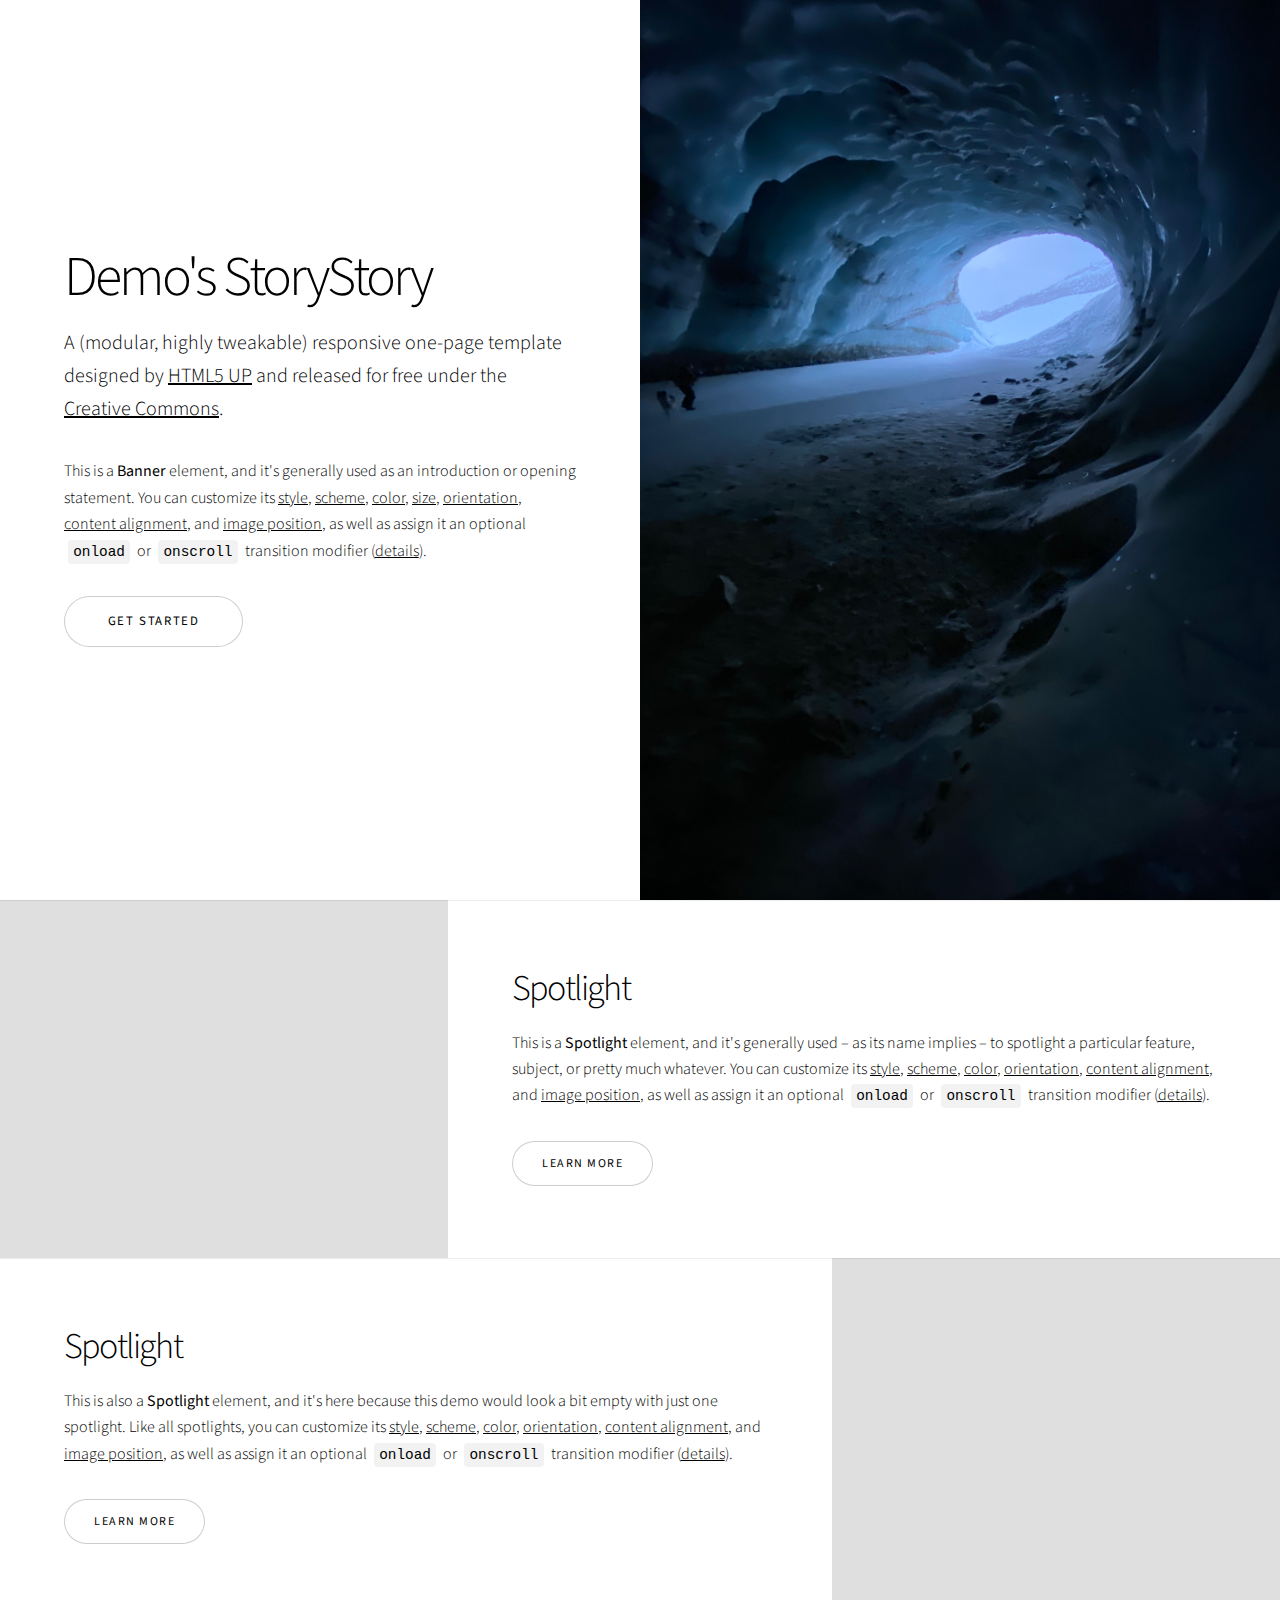
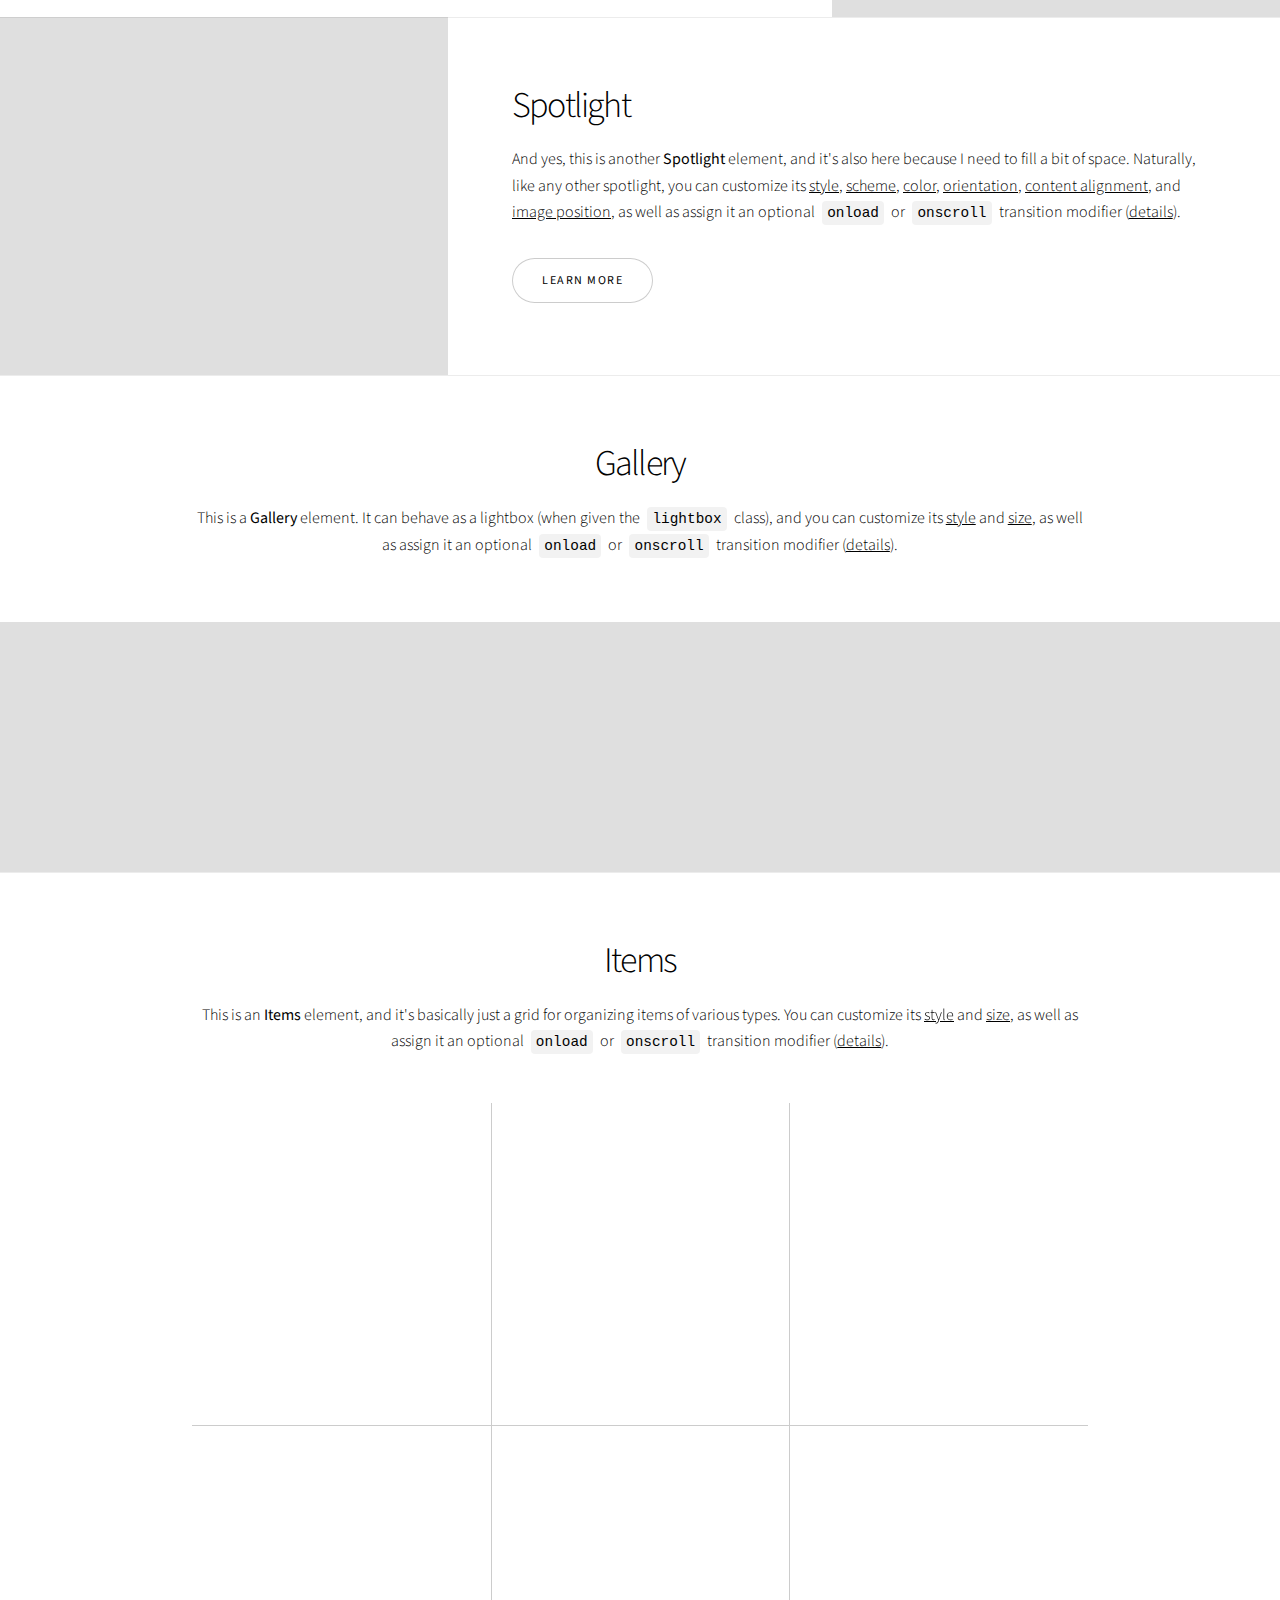
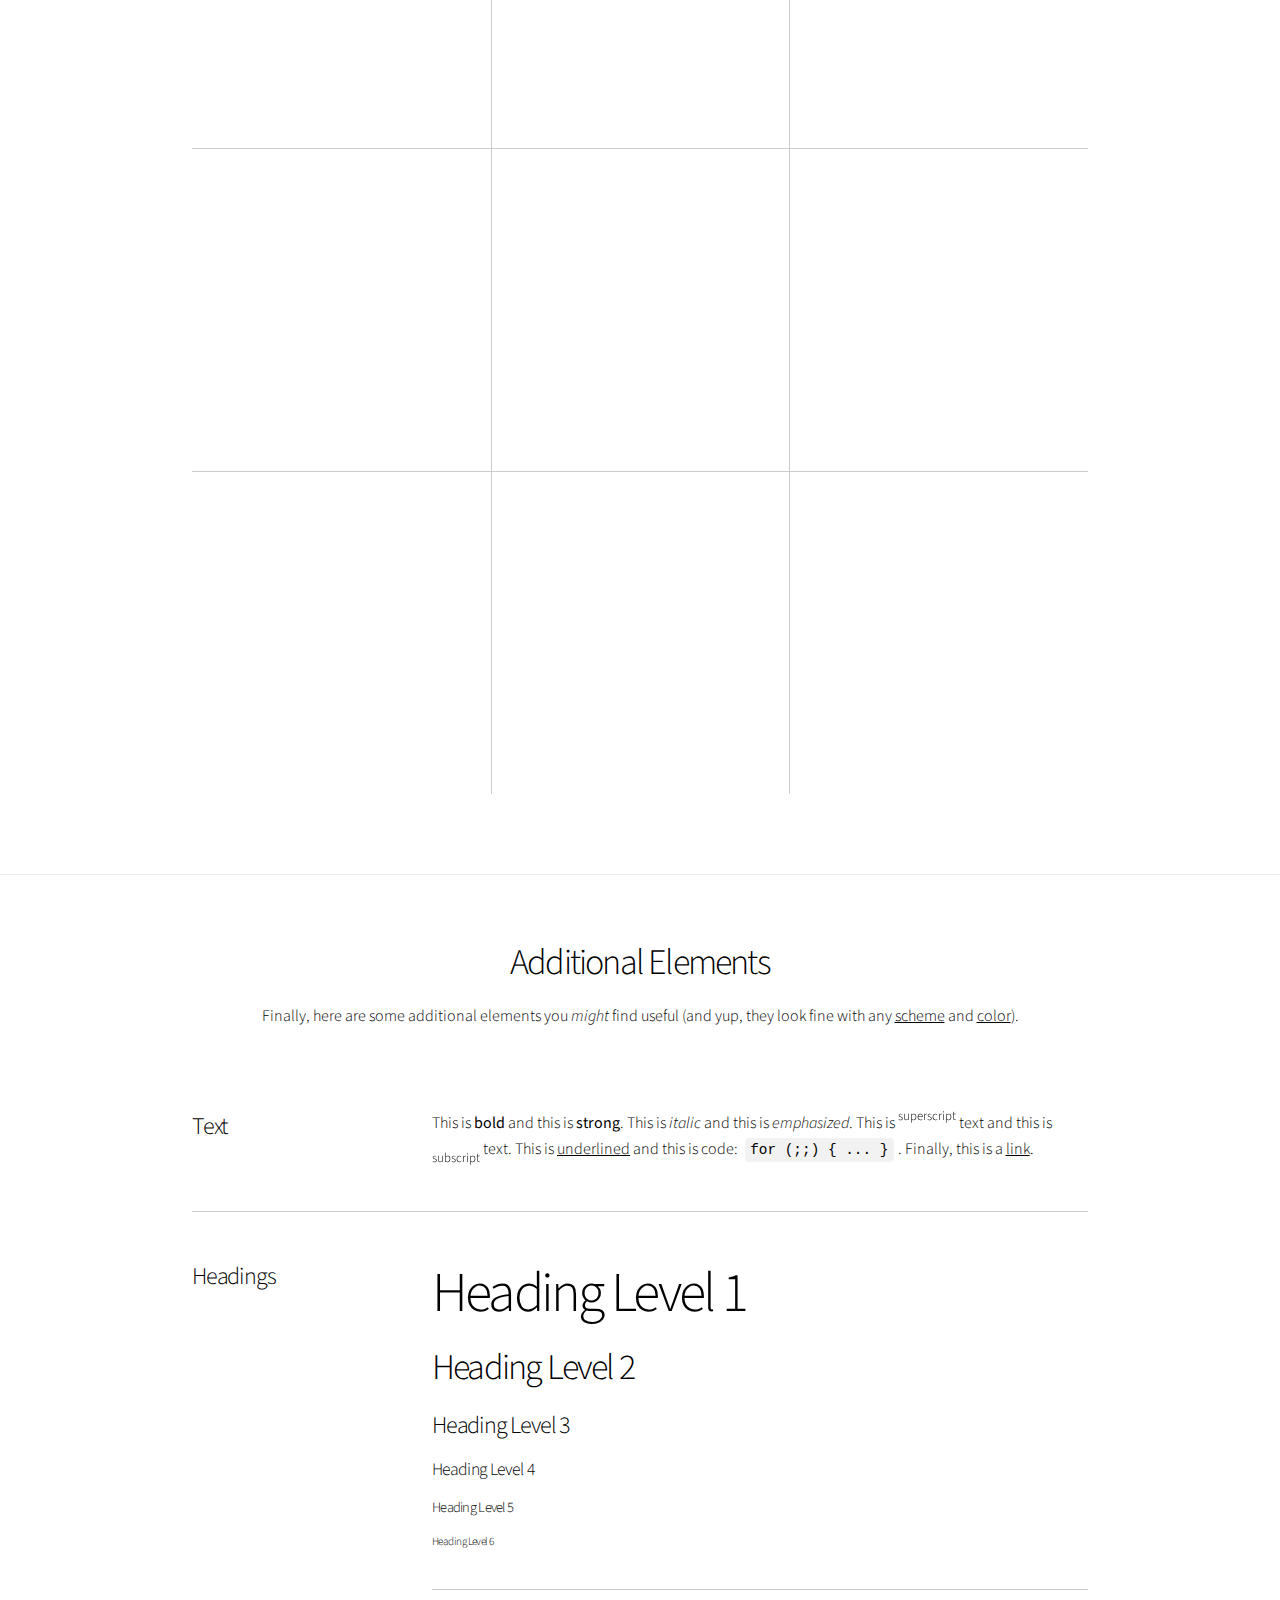
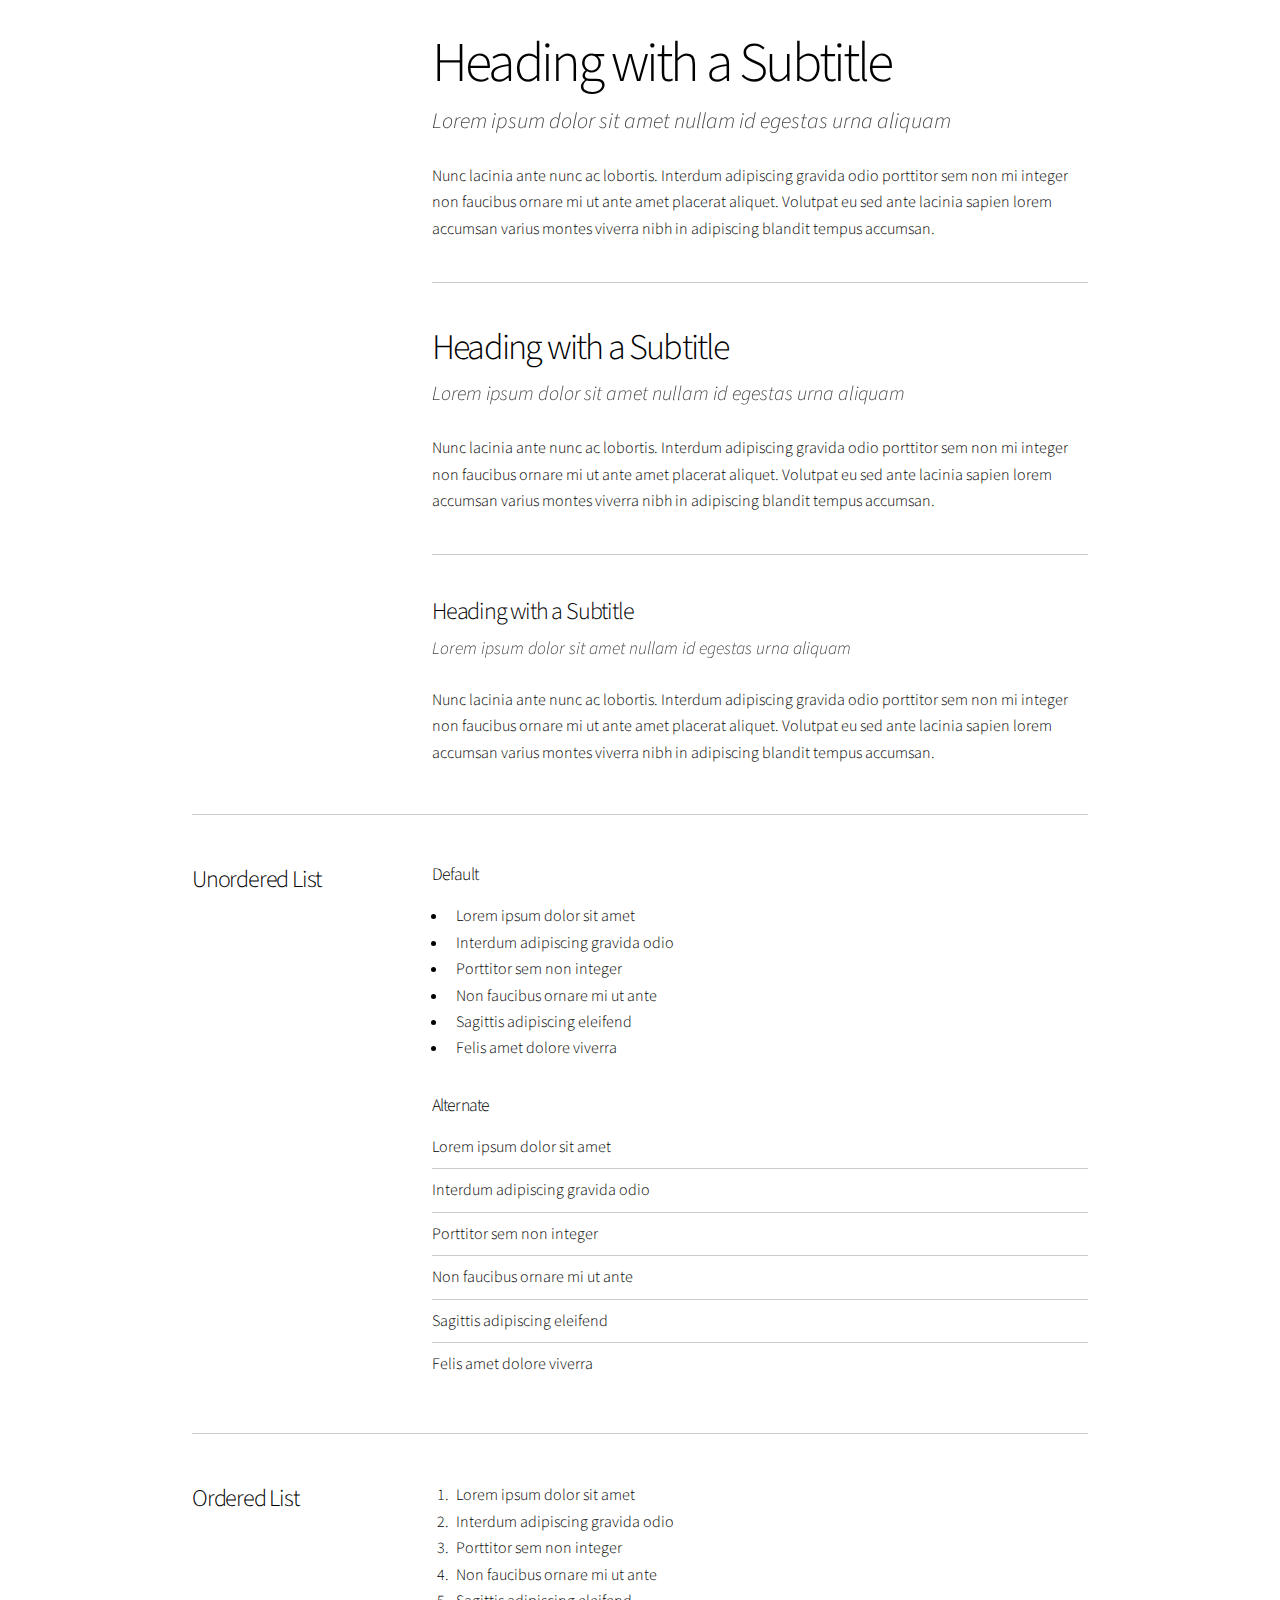
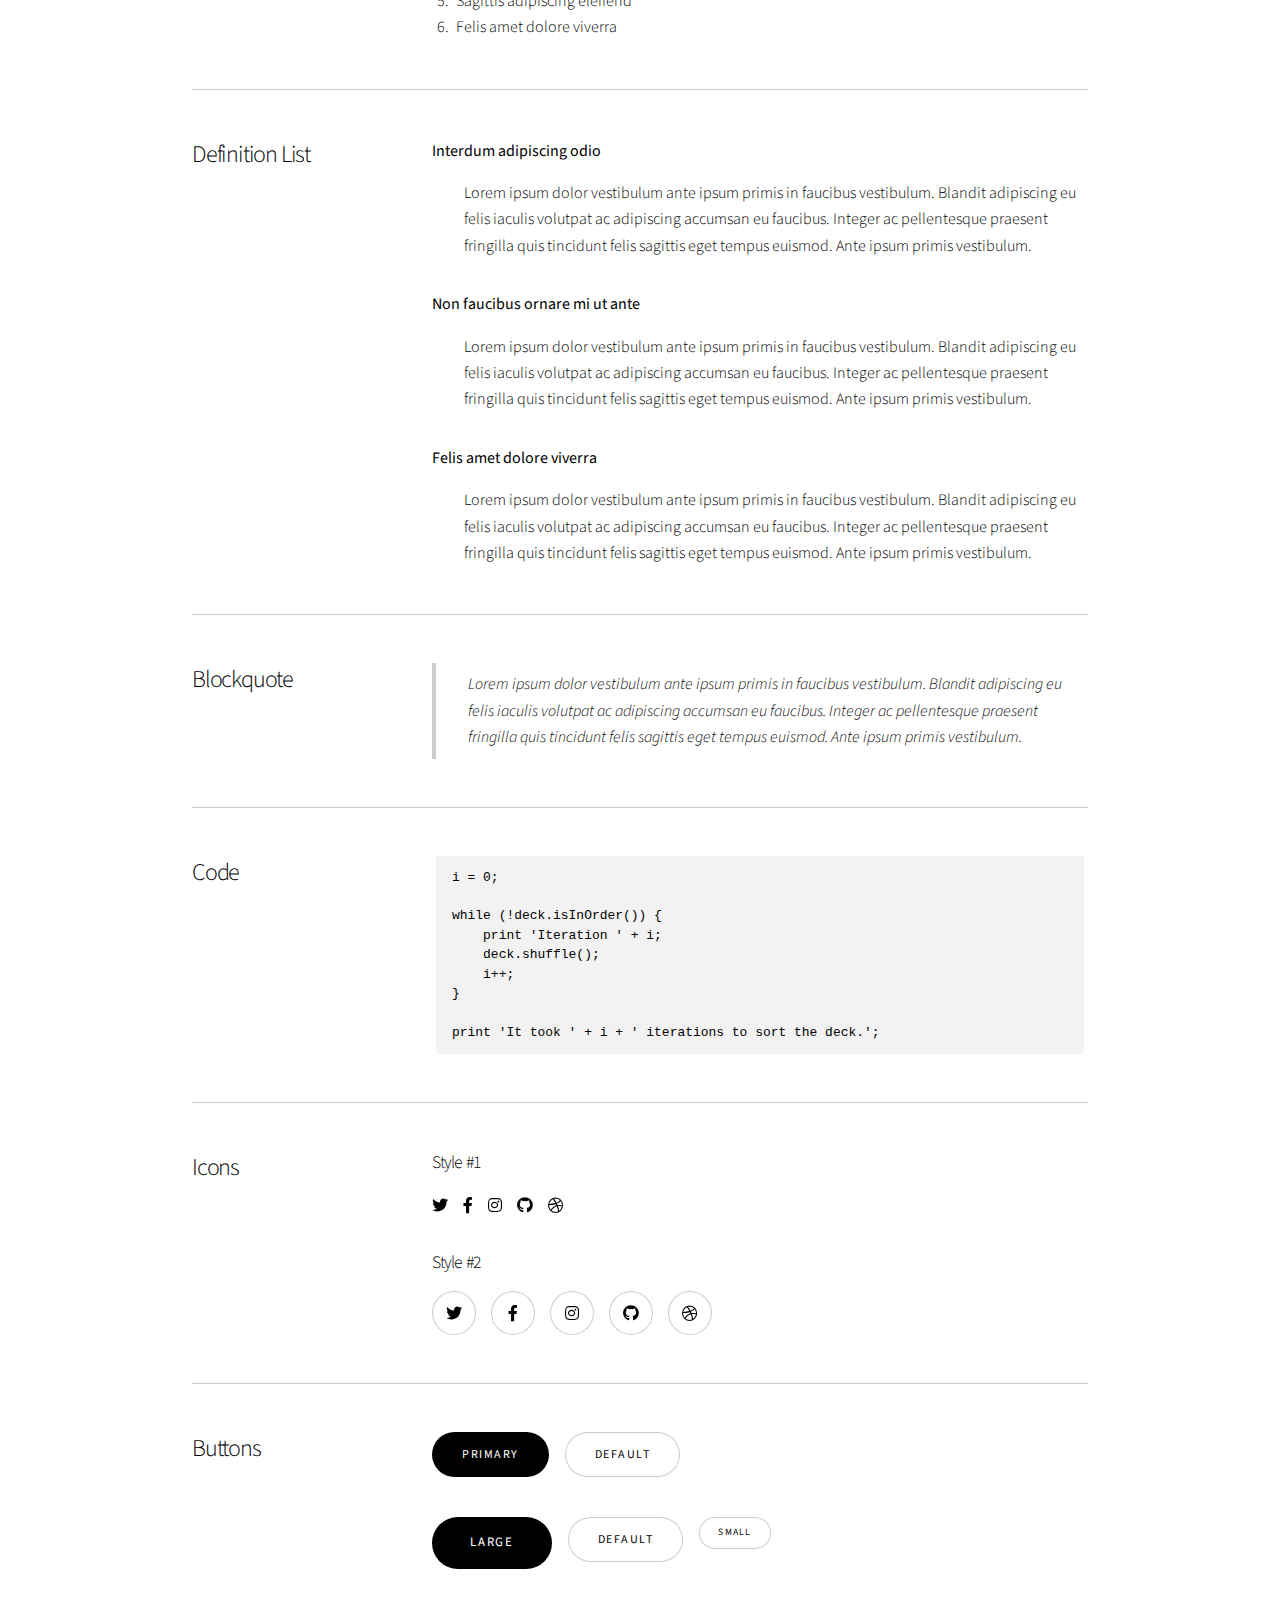
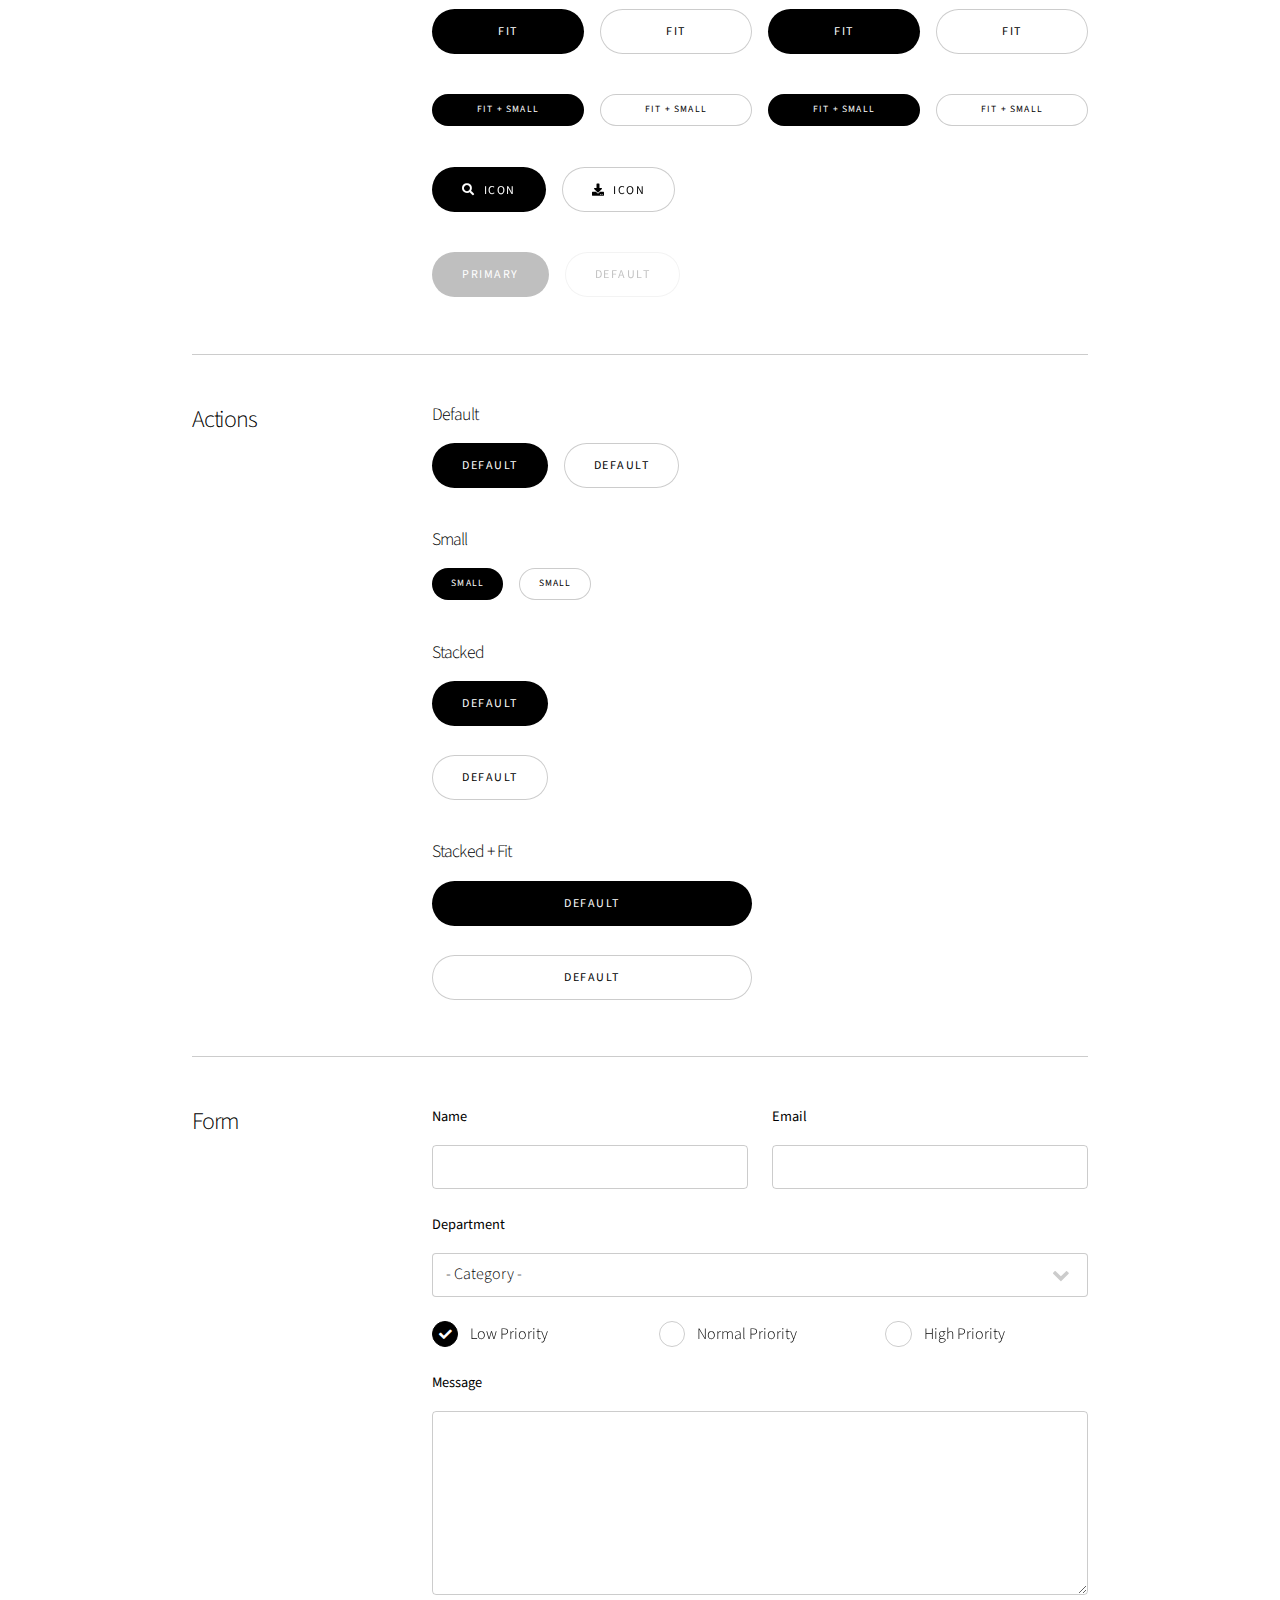
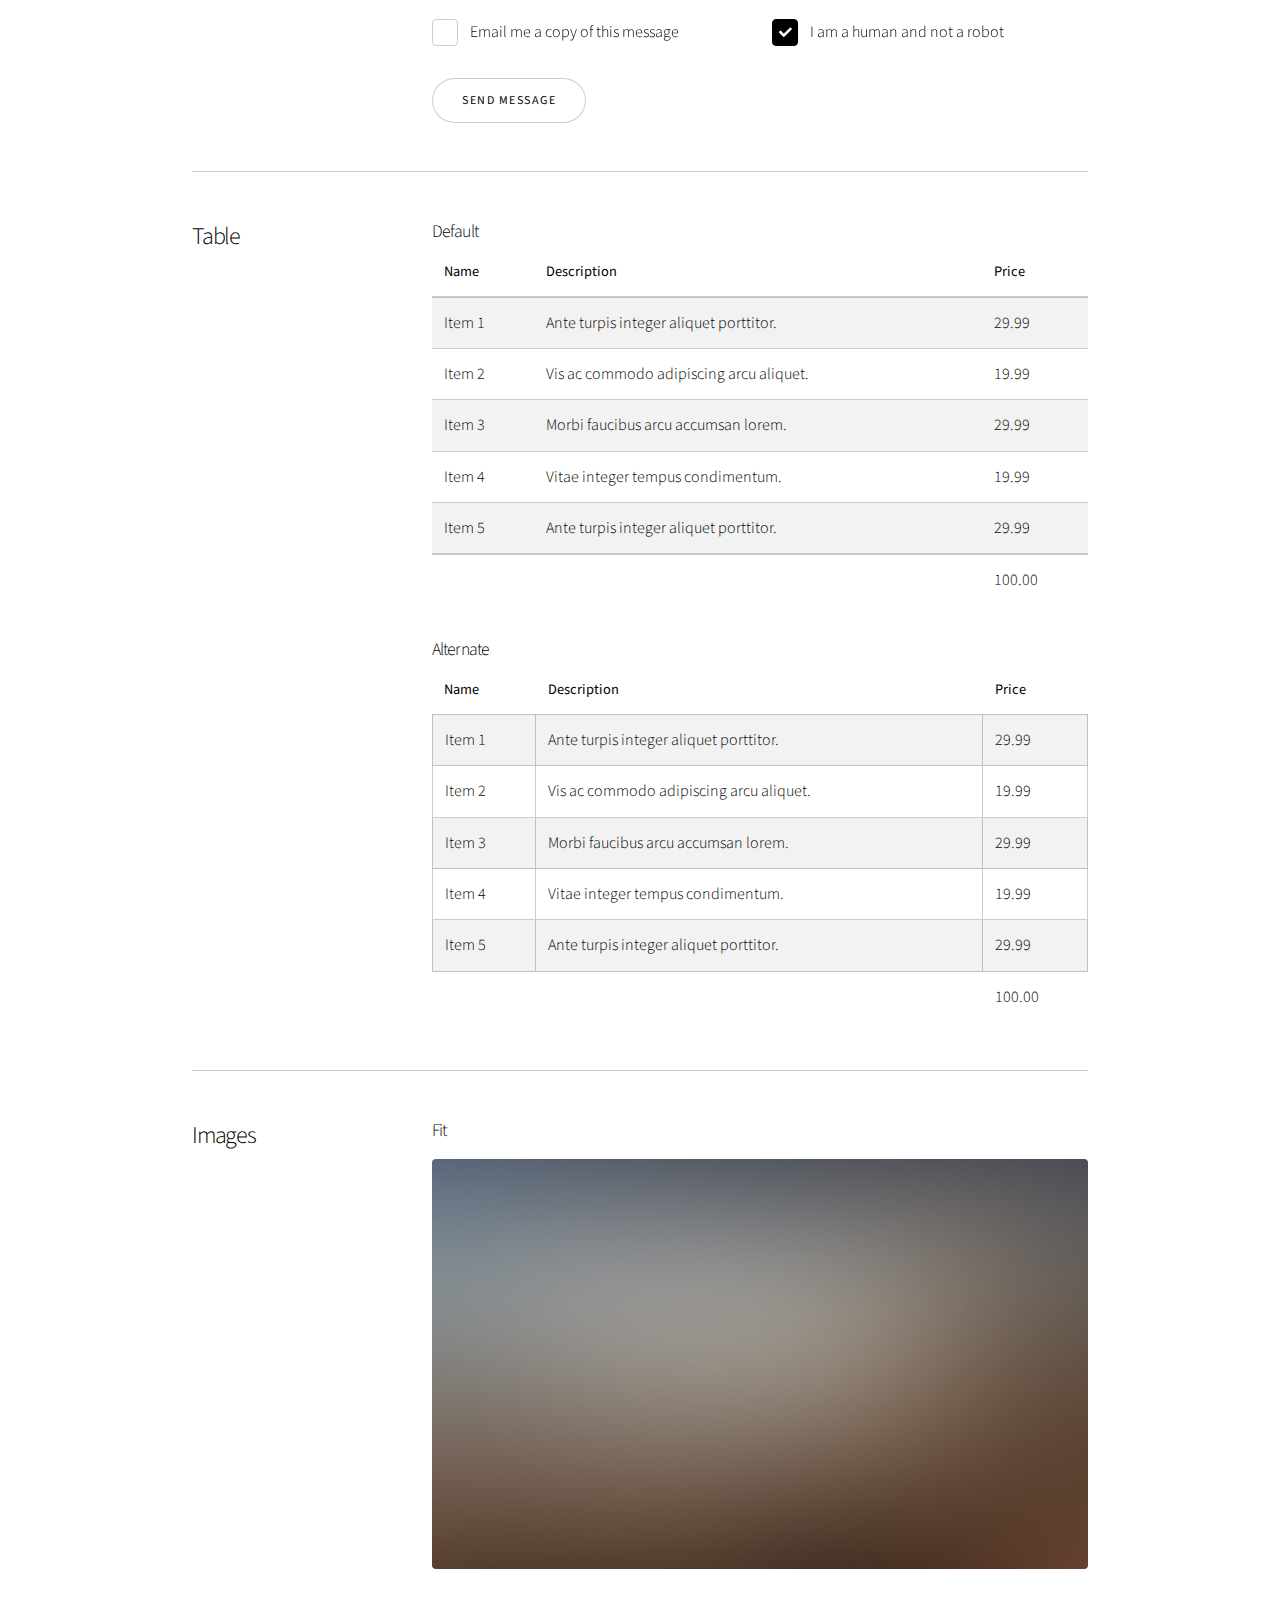
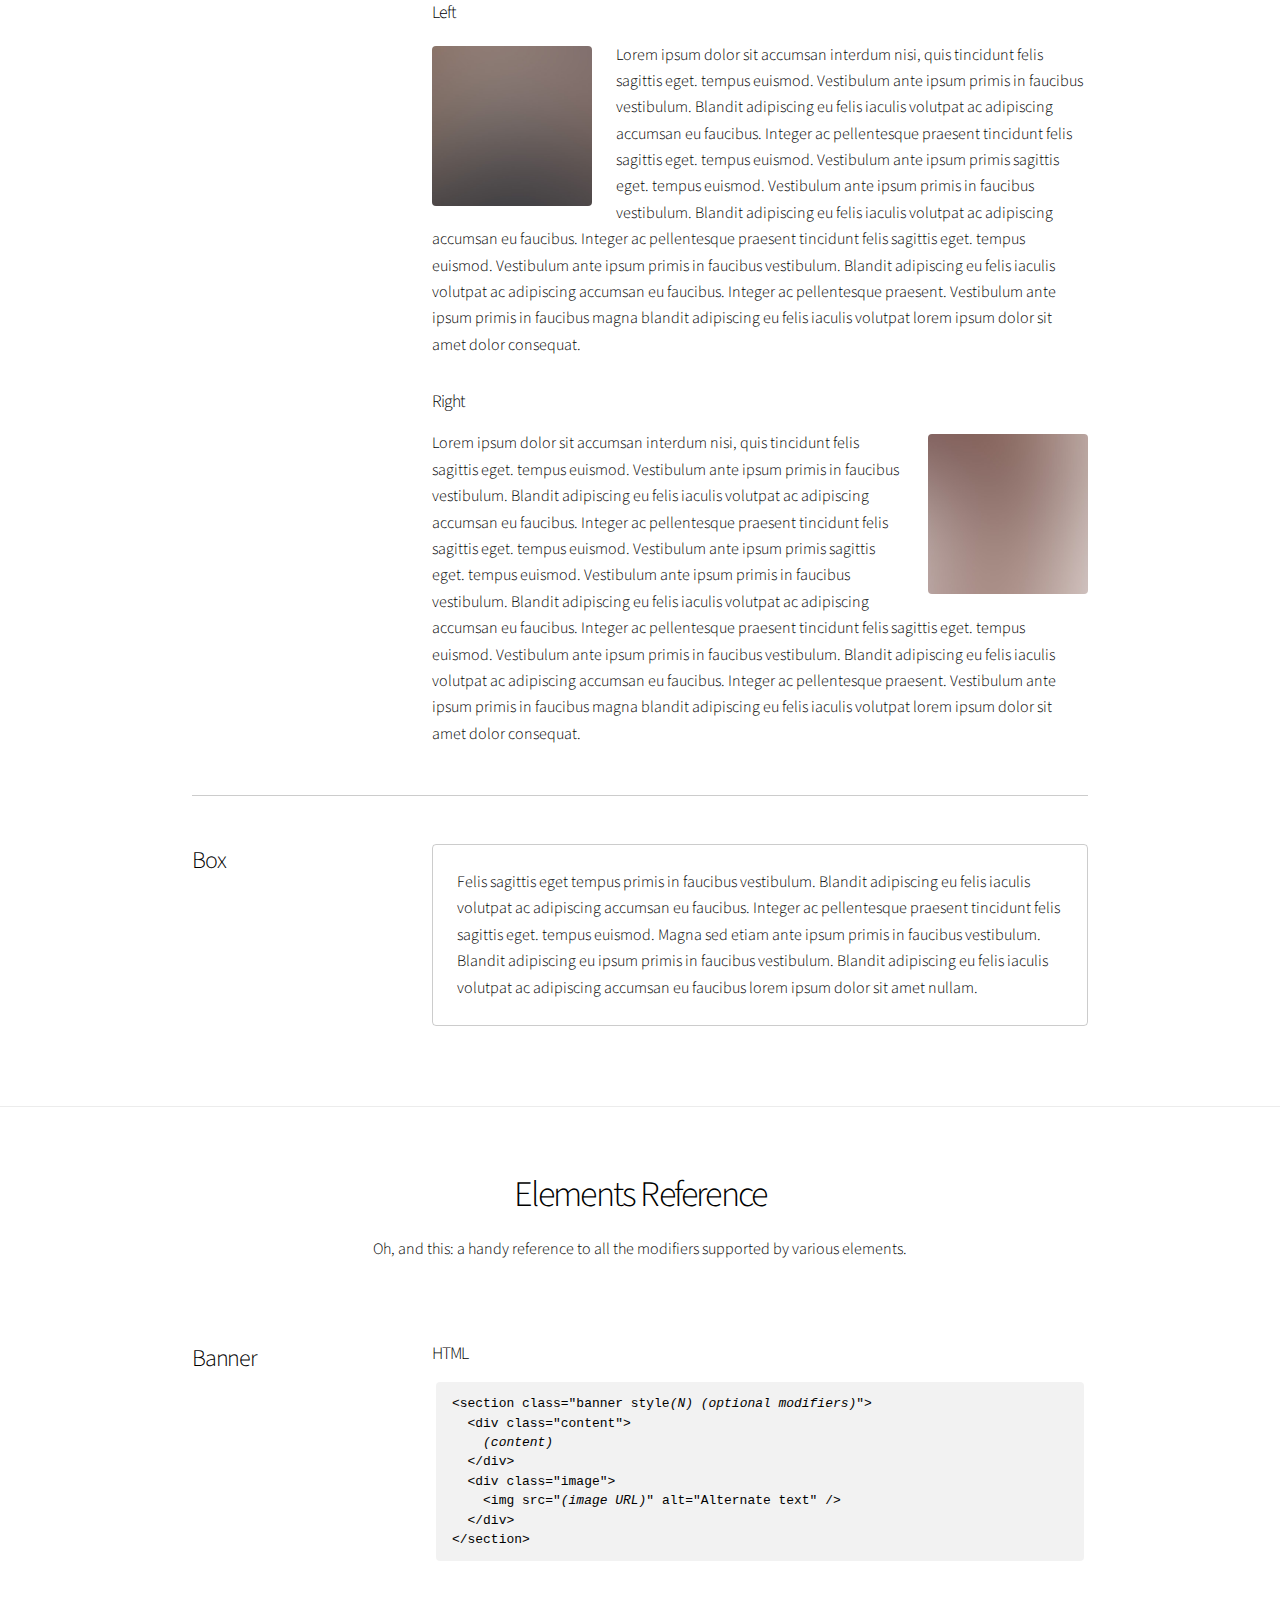
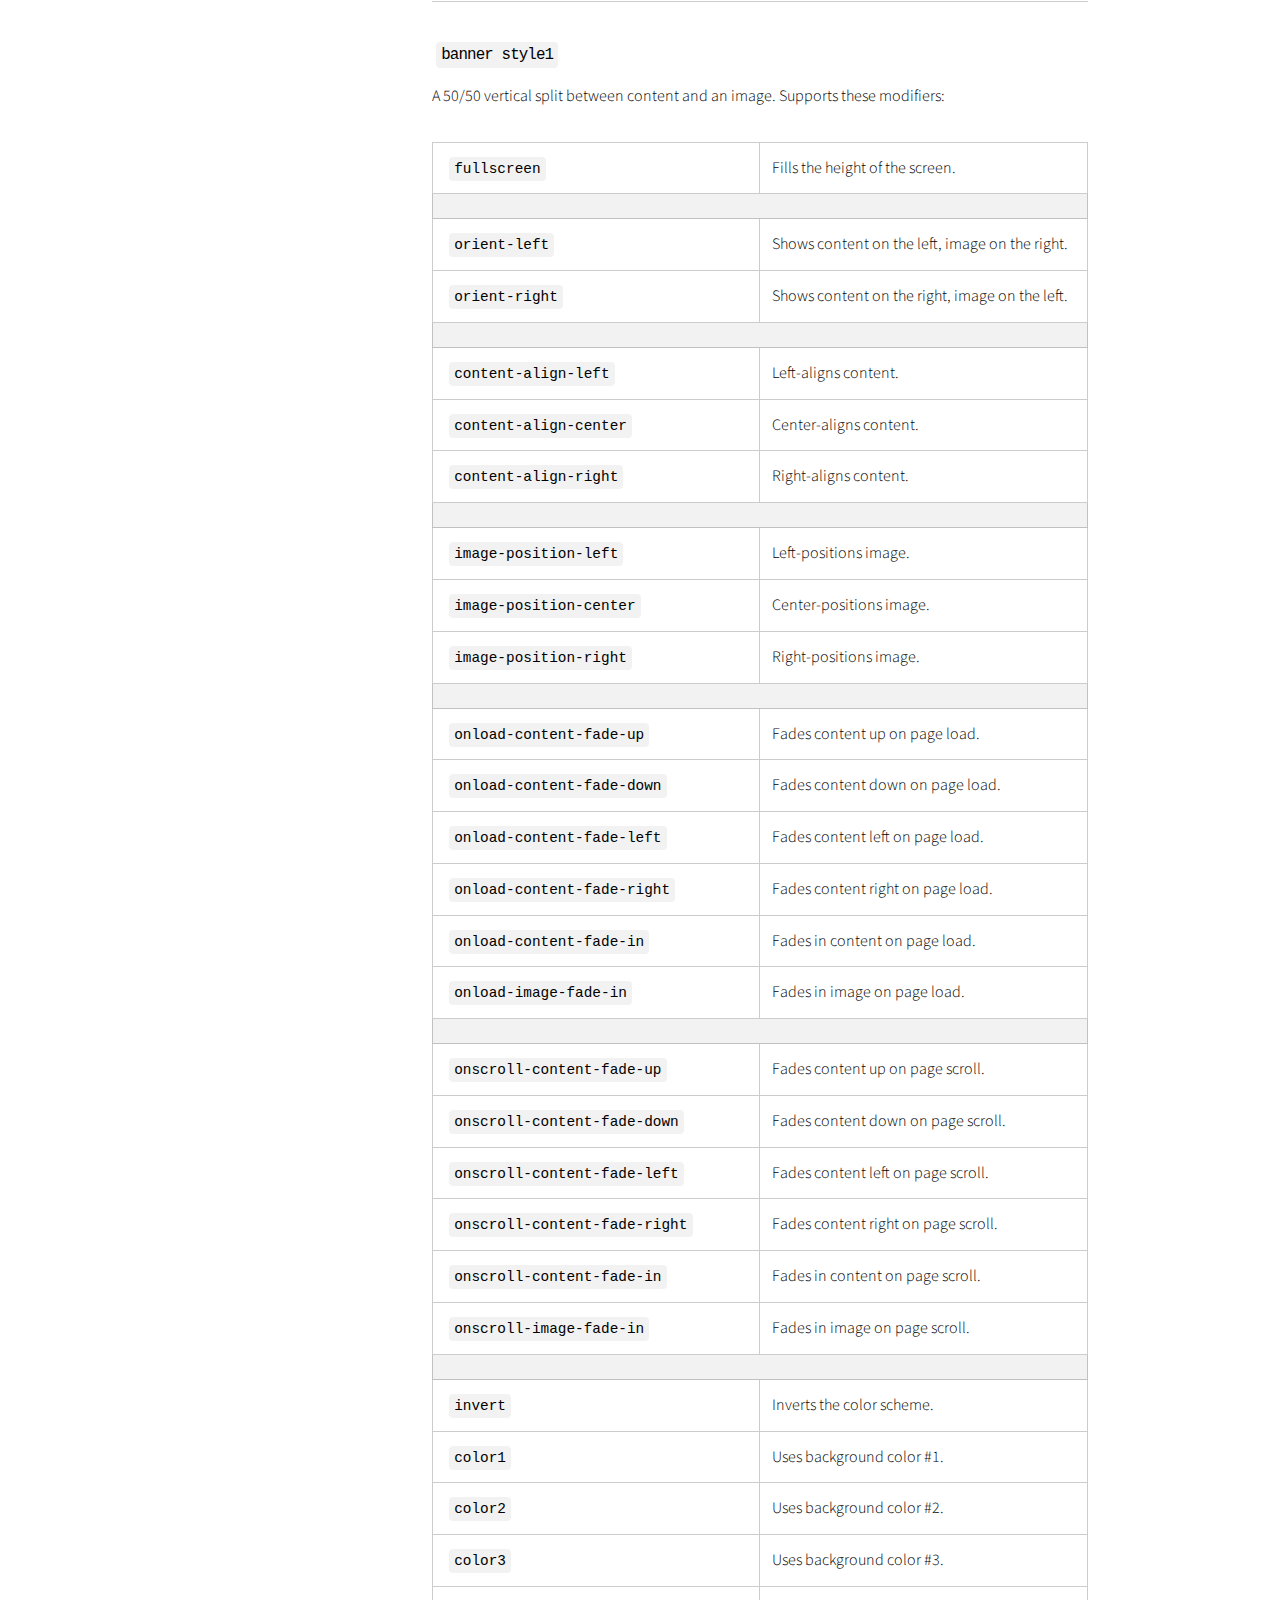
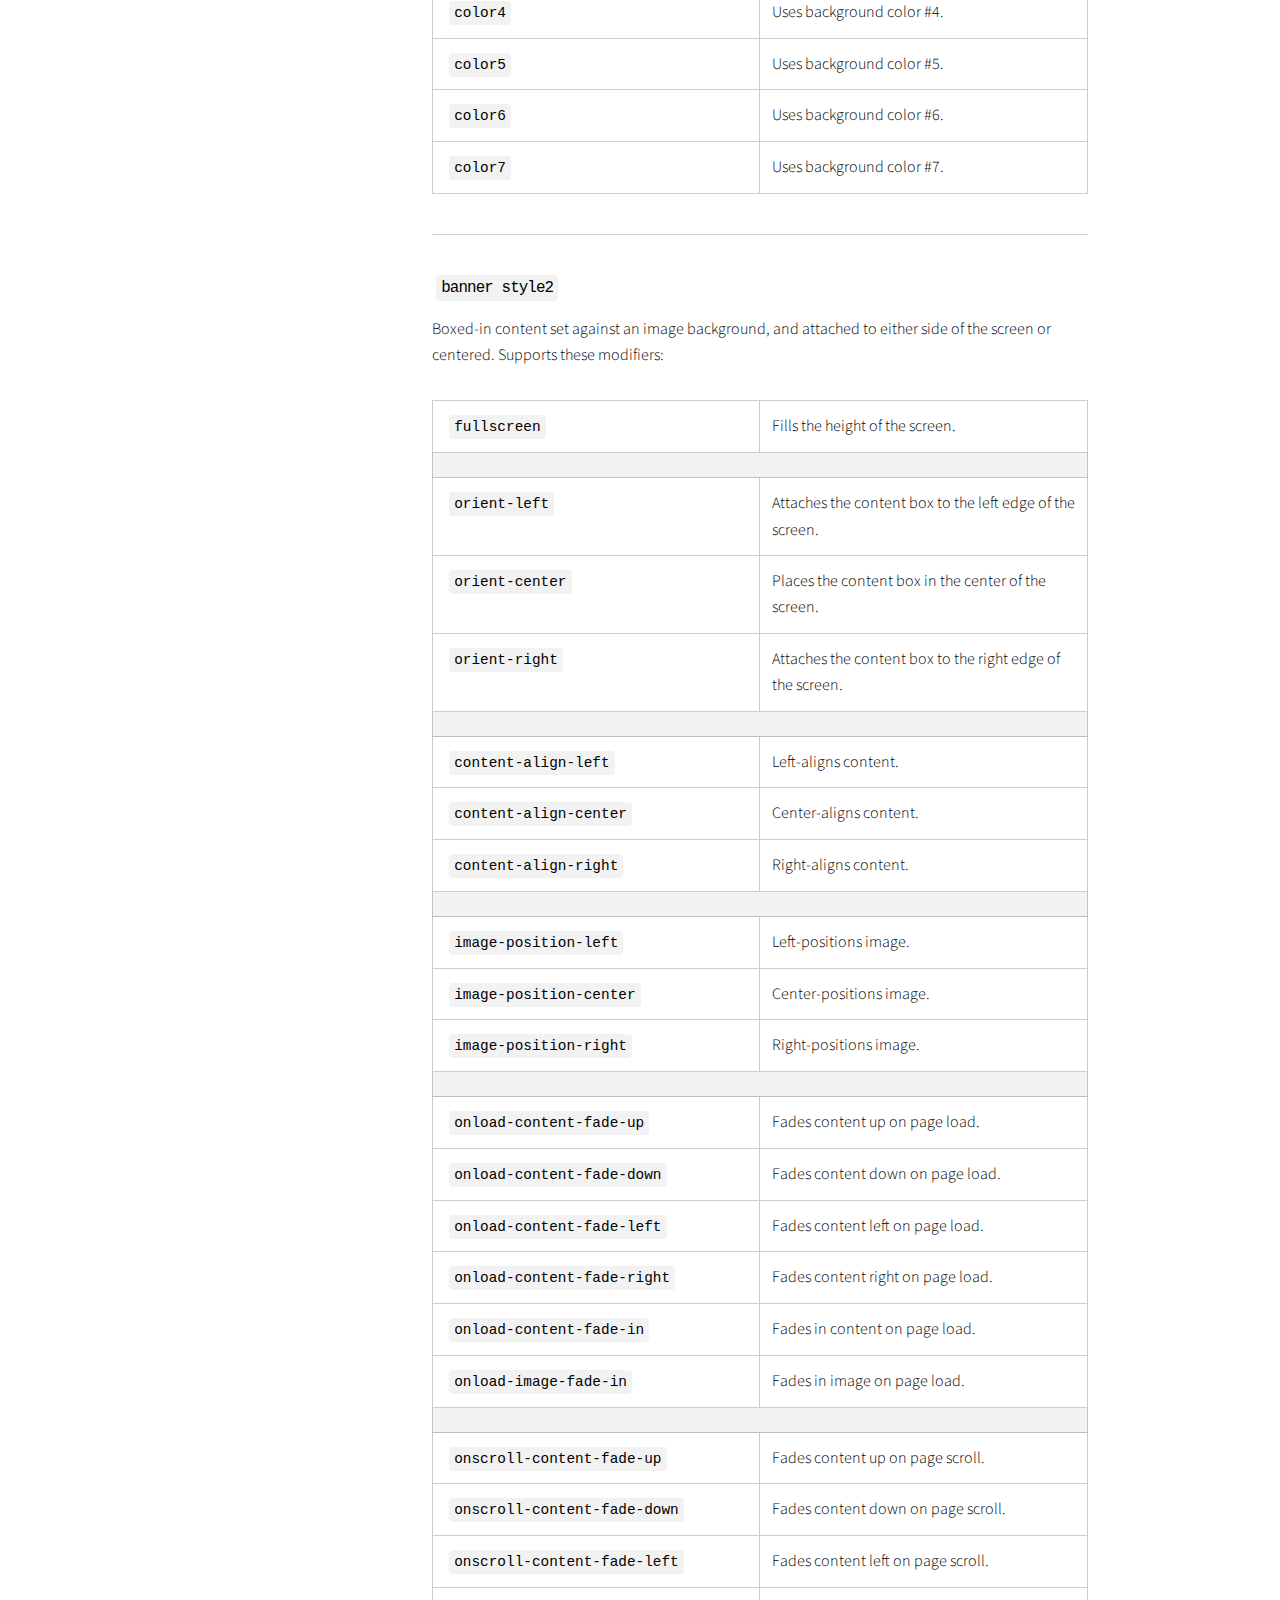
==== commit 17599390: "first changes" ====
--- a/index-demo.html
+++ b/index-demo.html
@@ -22,7 +22,7 @@
 				<!-- Banner -->
 					<section class="banner style1 orient-left content-align-left image-position-right fullscreen onload-image-fade-in onload-content-fade-right">
 						<div class="content">
-							<h1>Story</h1>
+							<h1>Demo's StoryStory</h1>
 							<p class="major">A (modular, highly tweakable) responsive one-page template designed by <a href="https://html5up.net">HTML5 UP</a> and released for free under the <a href="https://html5up.net/license">Creative Commons</a>.</p>
 							<p>This is a <strong>Banner</strong> element, and it's generally used as an introduction or opening statement. You can customize its <span class="demo-controls">appearance with a number of modifiers</span>, as well as assign it an optional <code>onload</code> or <code>onscroll</code> transition modifier (<a href="#reference-banner">details</a>).</p>
 							<ul class="actions stacked">
@@ -30,7 +30,7 @@
 							</ul>
 						</div>
 						<div class="image">
-							<img src="images/banner.jpg" alt="" />
+							<img src="images/iceCaveTall.jpg" alt="" />
 						</div>
 					</section>
 
